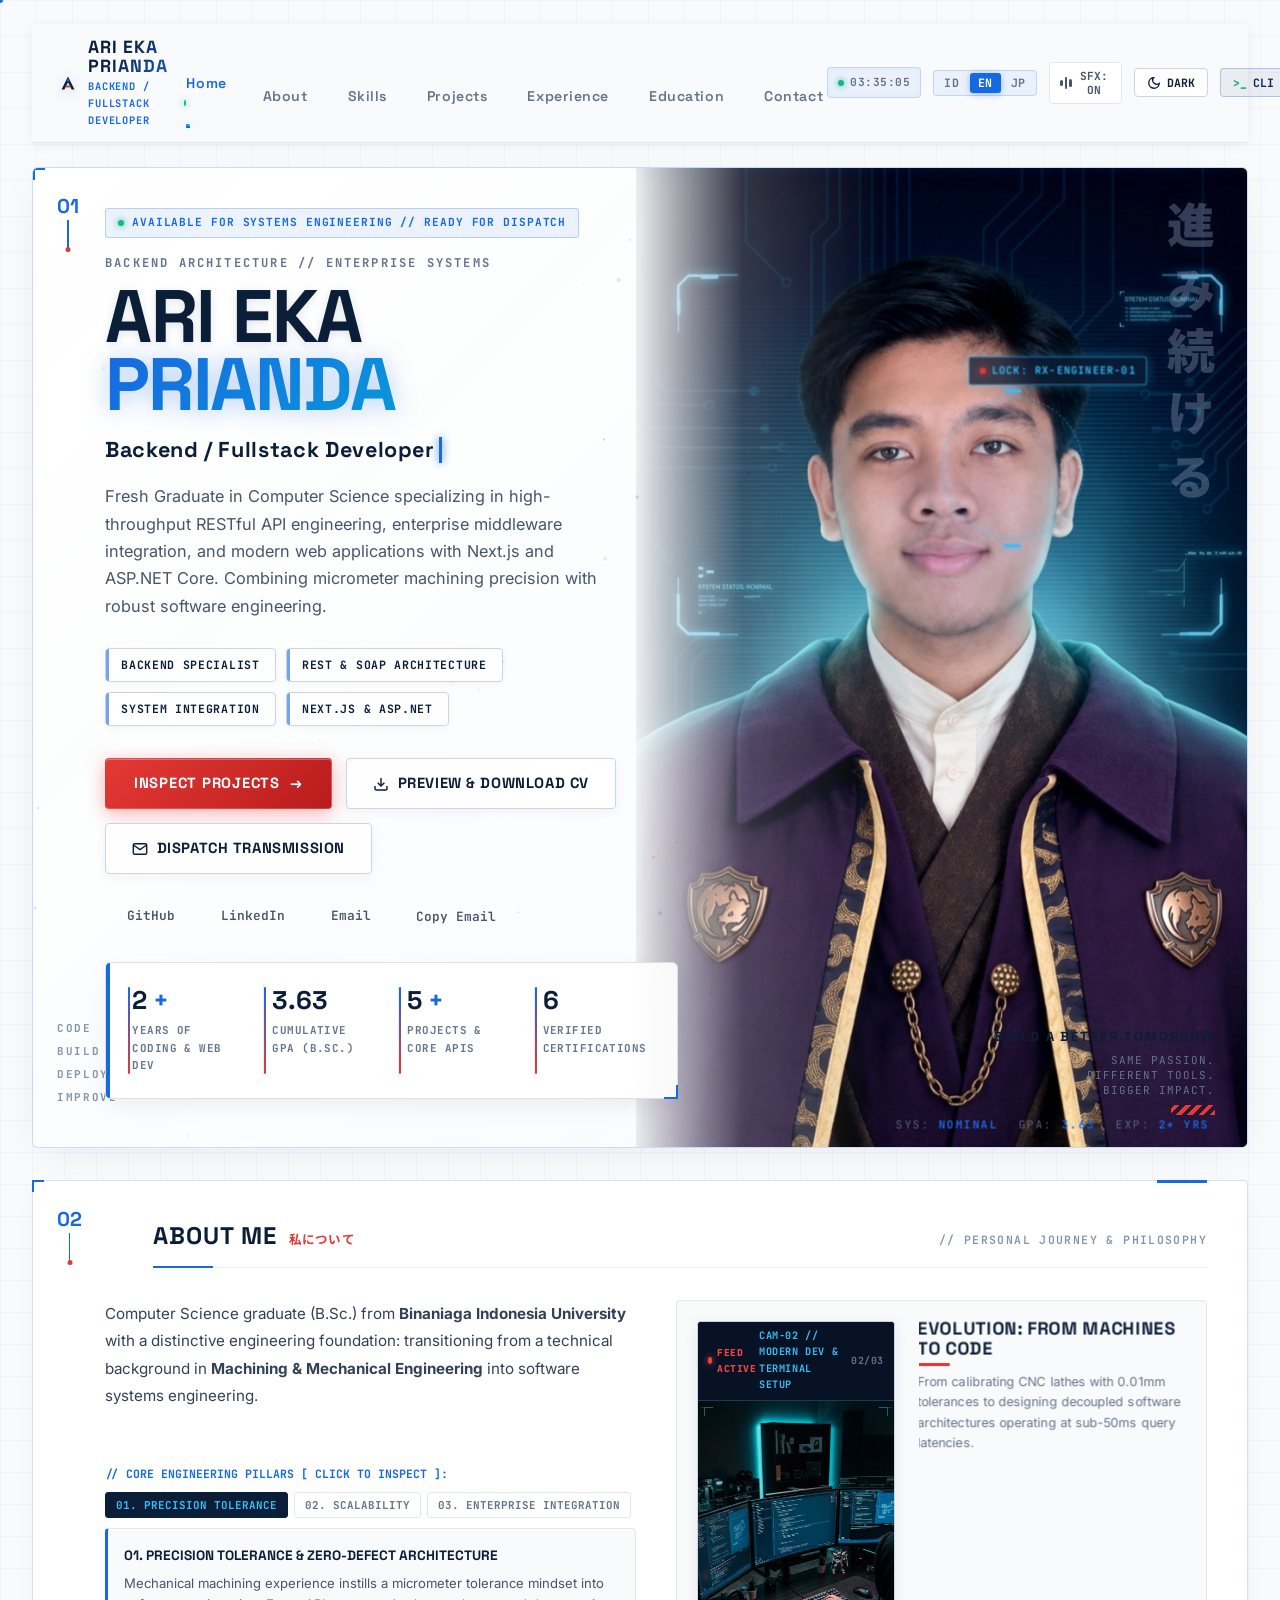
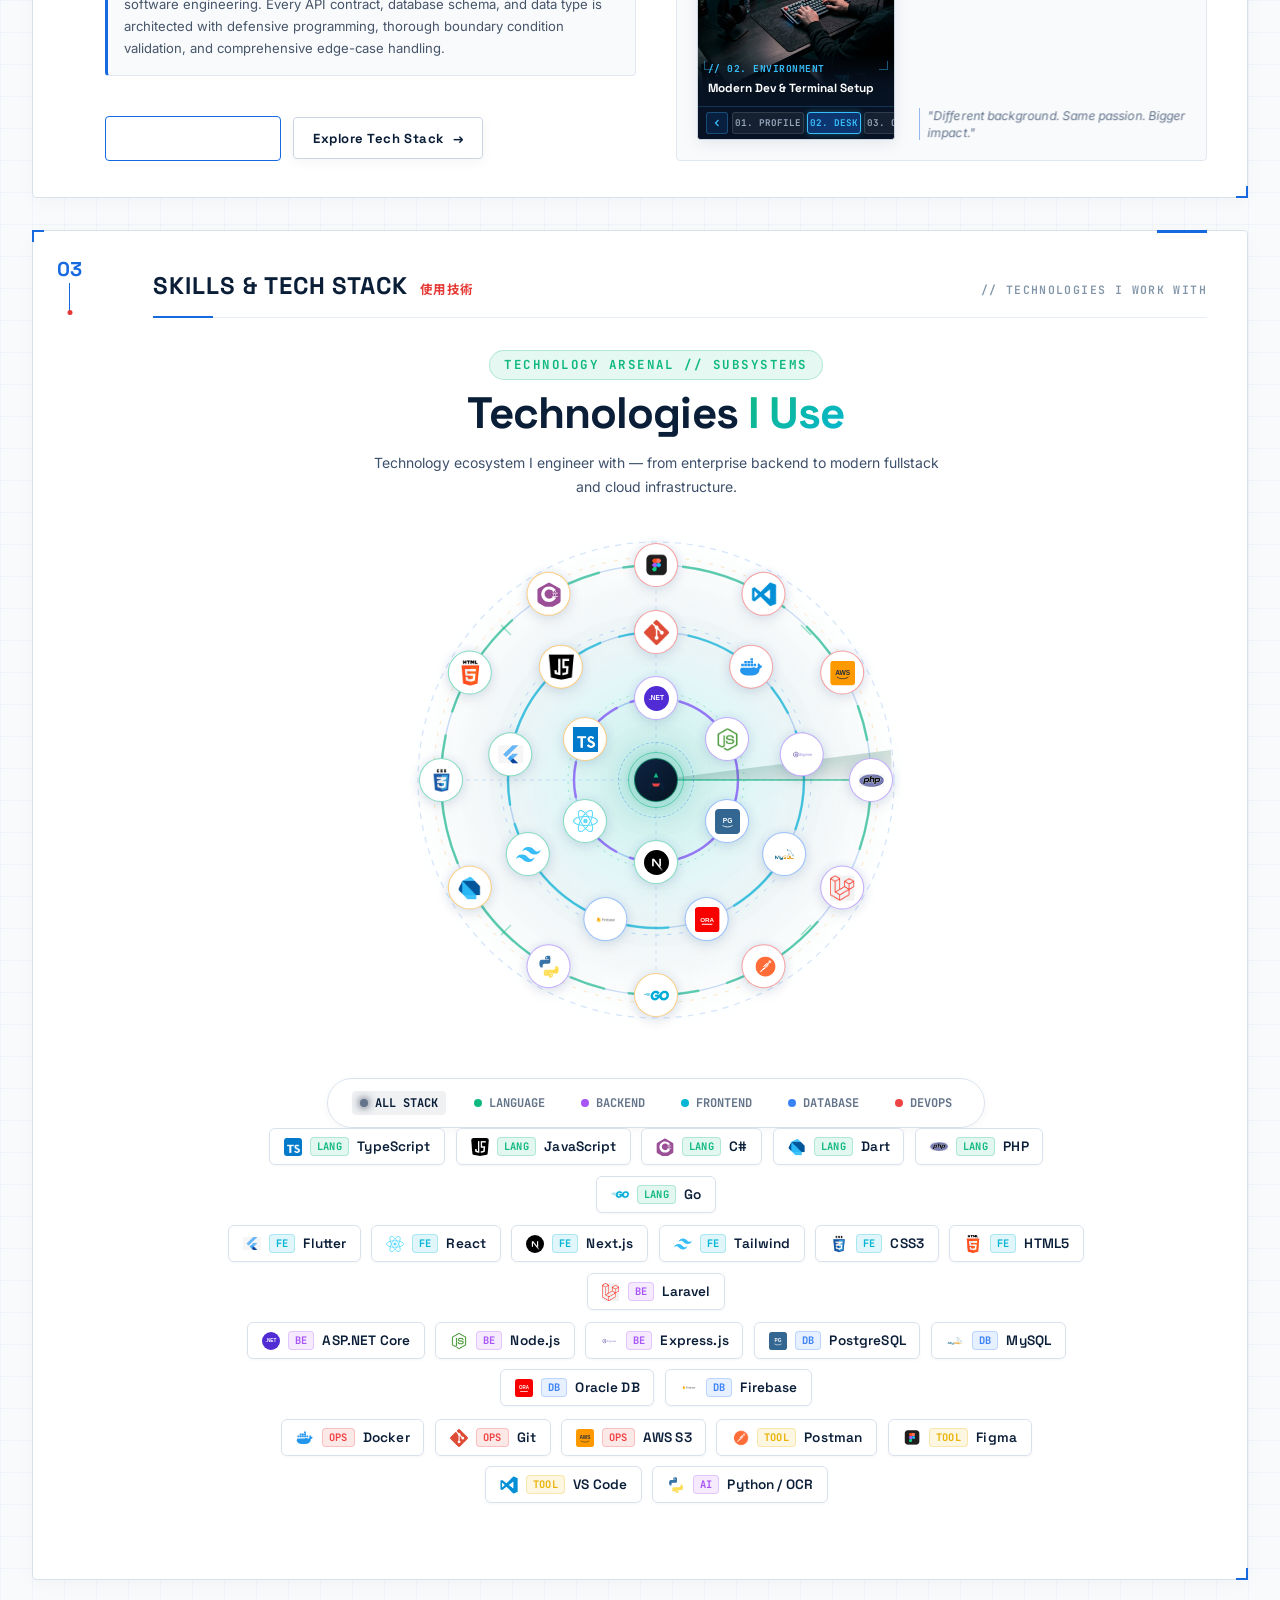
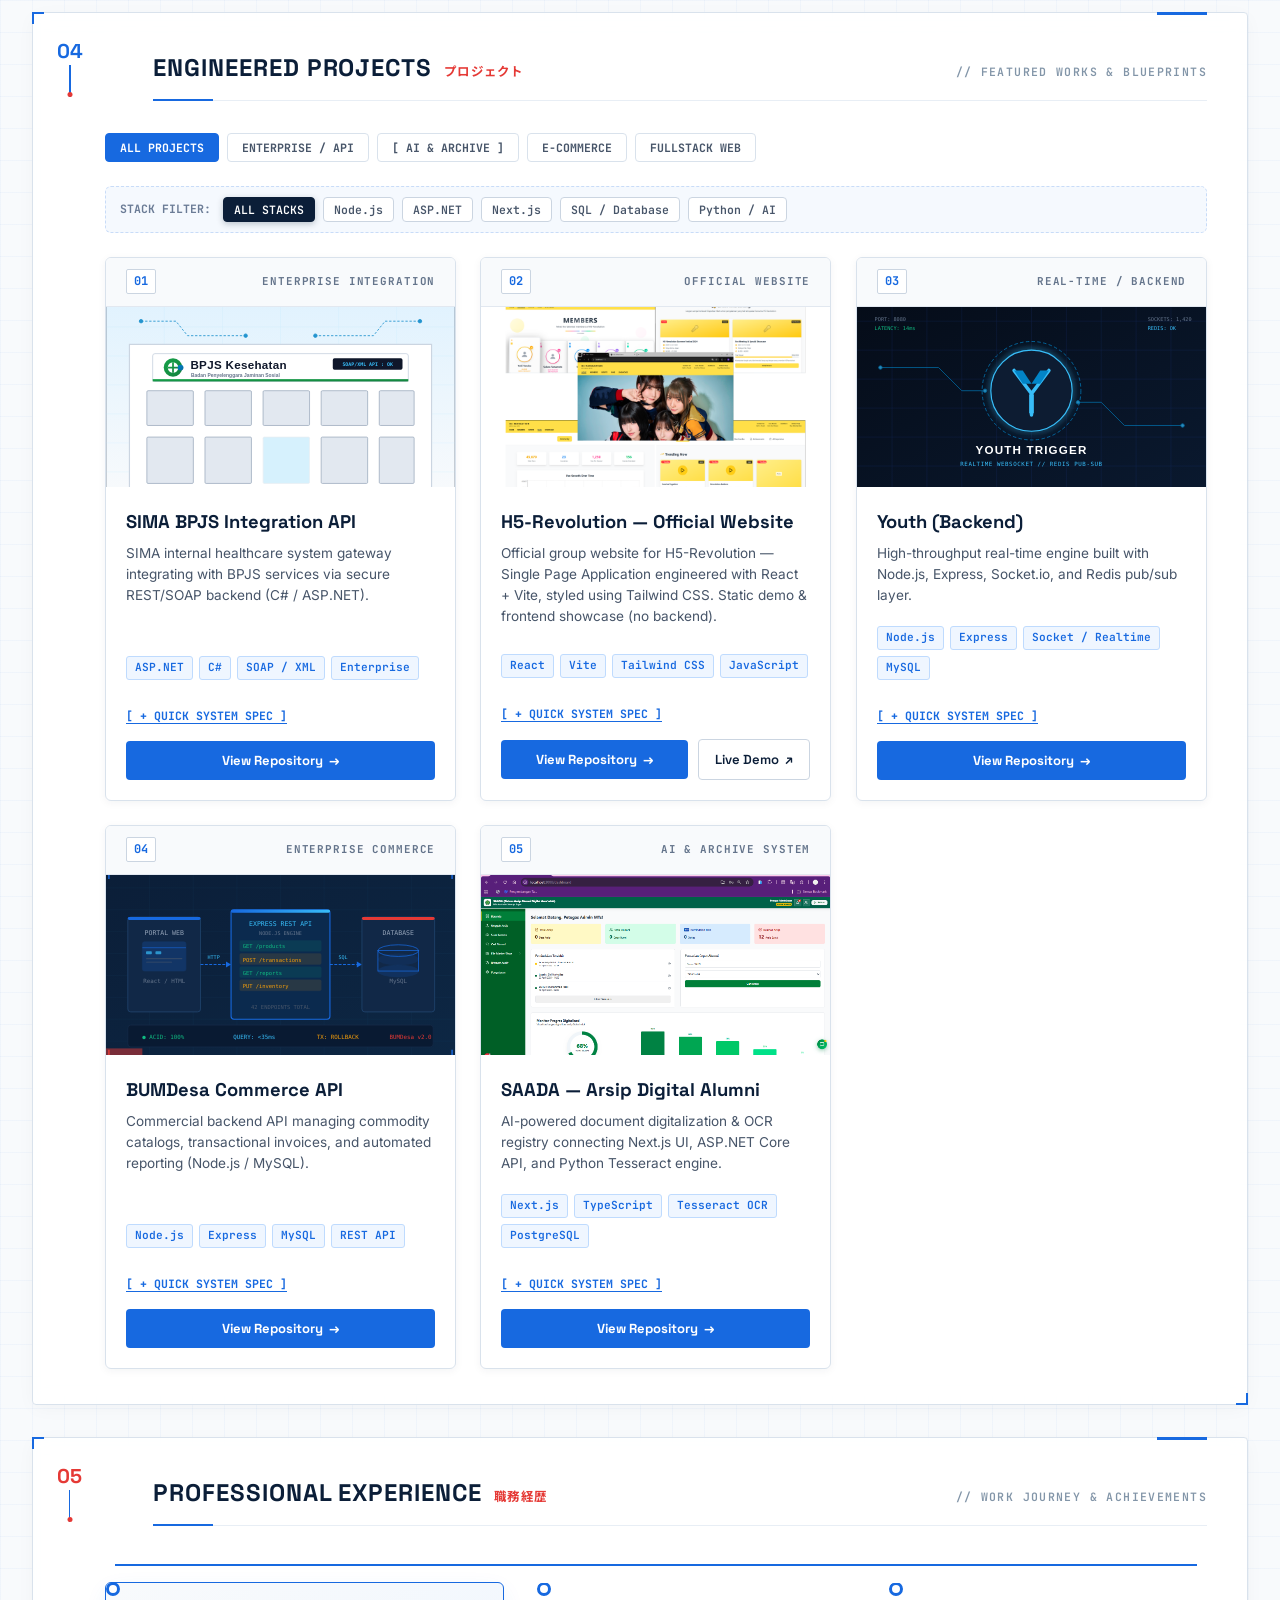
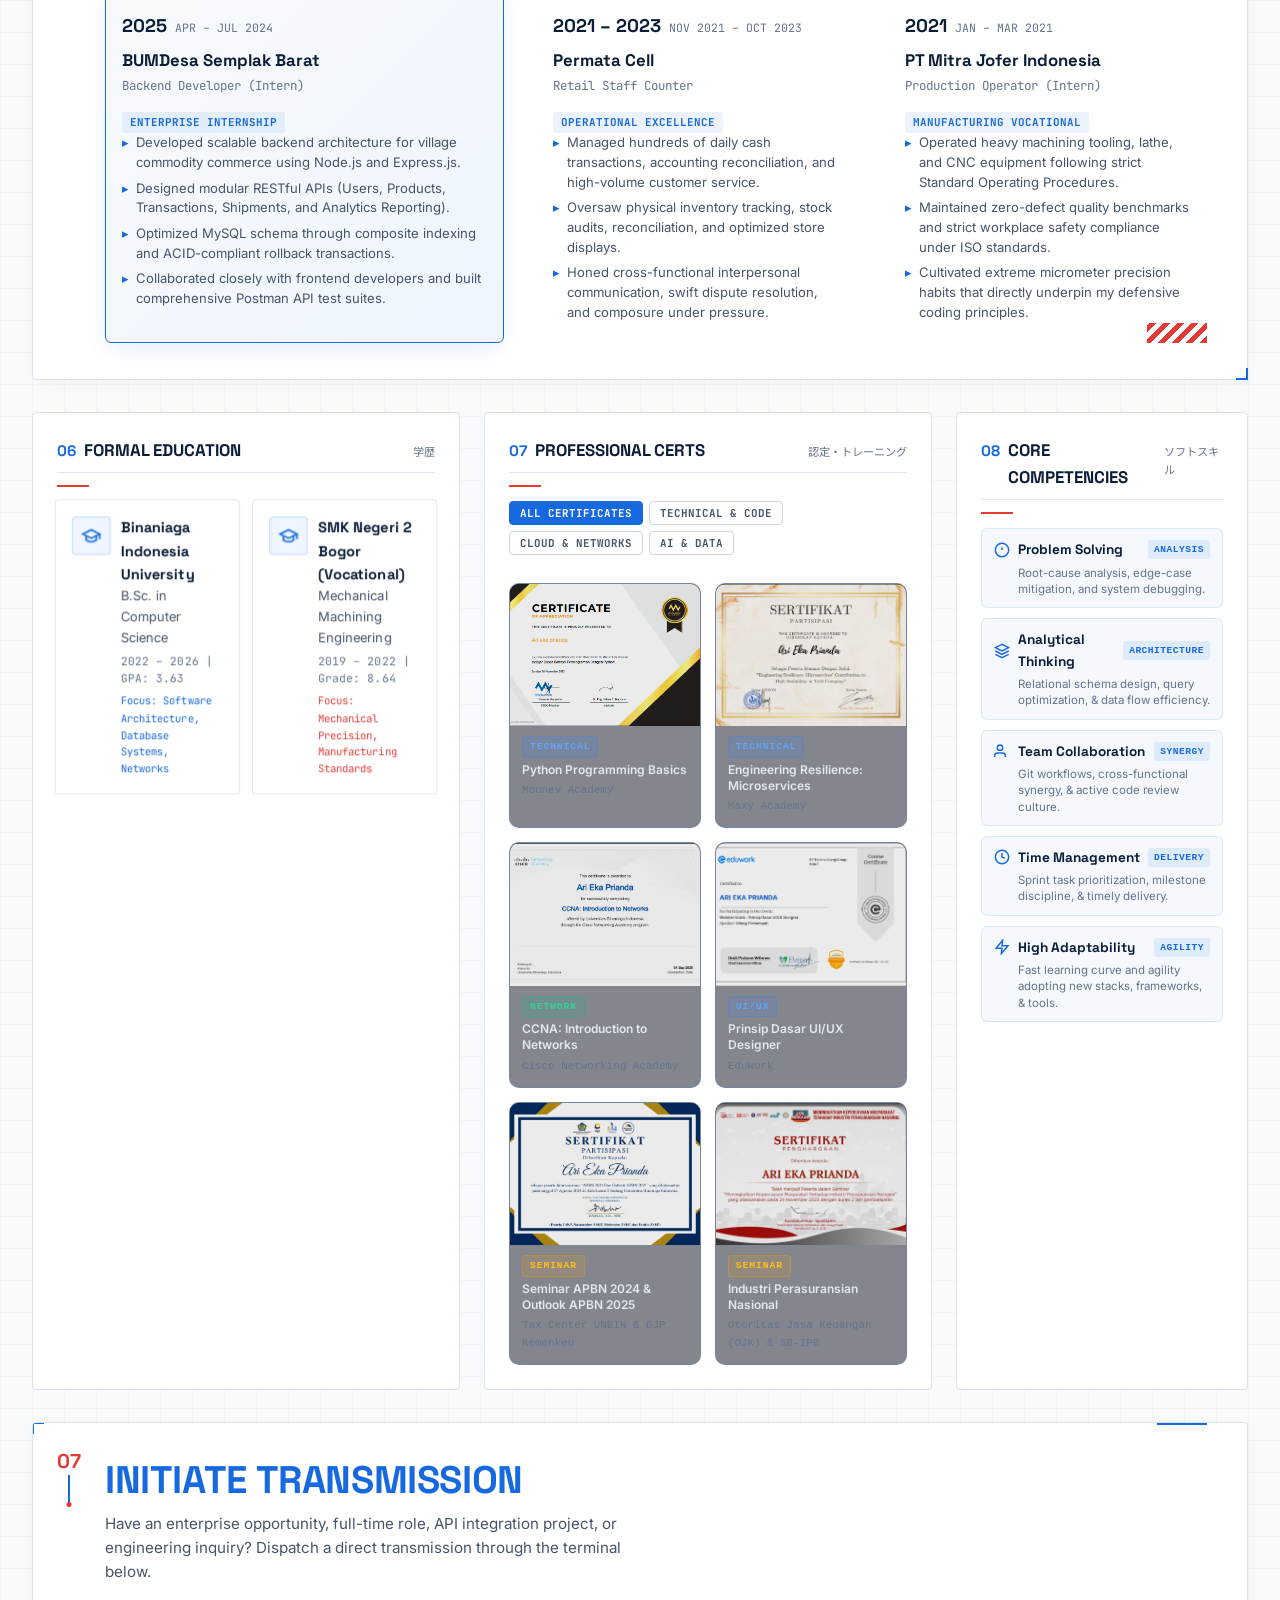
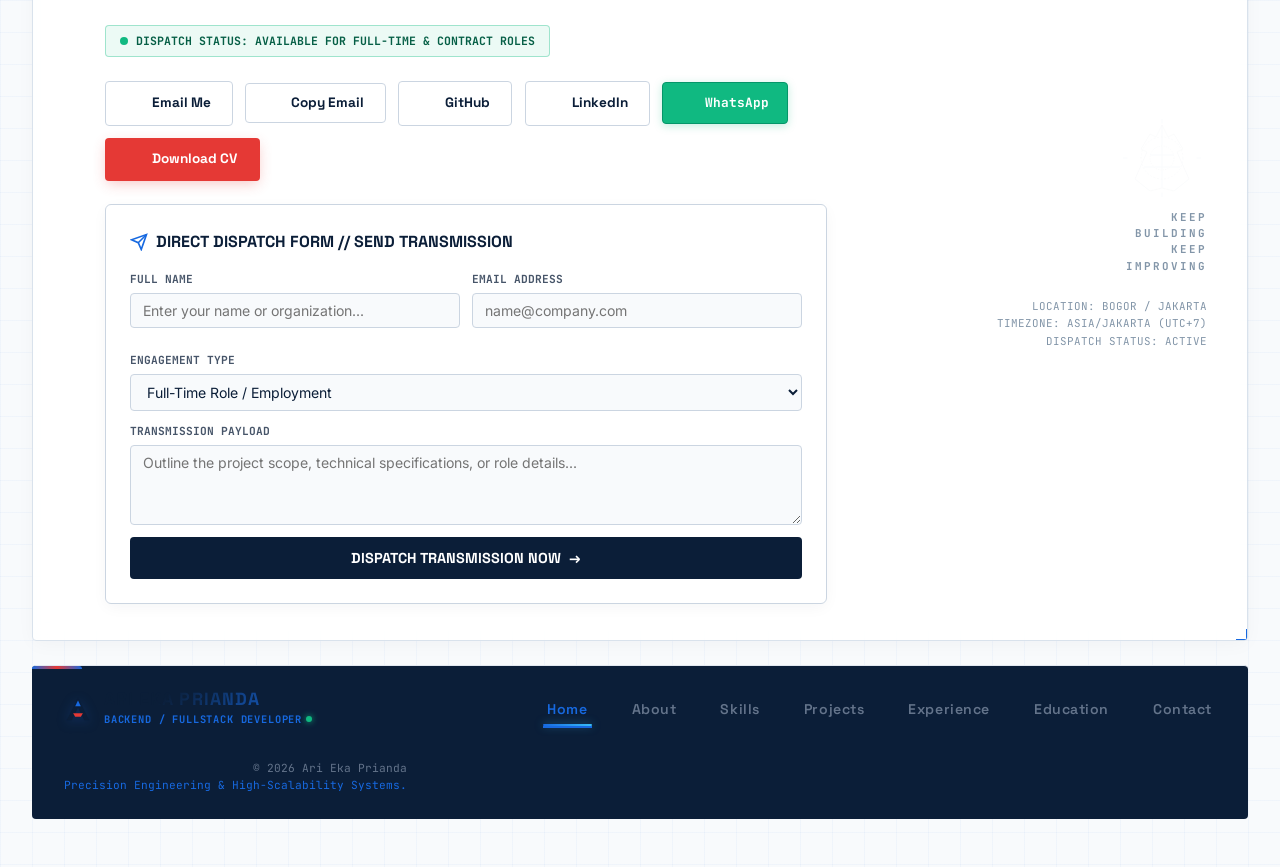
==== index.html @ 204d89ae "Initial commit: Portfolio website with interactive mecha UI and project showcases" ====
<!DOCTYPE html>
<html lang="id">
<head>
  <meta charset="UTF-8">
  <meta name="viewport" content="width=device-width, initial-scale=1.0">
  <title>Ari Eka Prianda — Backend / Fullstack Developer</title>
  <meta name="description" content="Portfolio of Ari Eka Prianda, Backend & Fullstack Developer specializing in scalable web systems, RESTful APIs, Next.js, and ASP.NET Core.">
  <meta name="keywords" content="Ari Eka Prianda, Backend Developer, Fullstack Developer, Next.js, ASP.NET, Node.js, Web Development, Microservices, REST API">
  
  <!-- Tactical Favicon & PWA Manifest -->
  <link rel="icon" type="image/svg+xml" href="assets/icons/favicon.svg">
  <link rel="alternate icon" href="assets/icons/favicon.svg">
  <link rel="manifest" href="manifest.json">
  <meta name="theme-color" content="#071324">

  <!-- Open Graph / WhatsApp / LinkedIn / Facebook -->
  <meta property="og:type" content="website">
  <meta property="og:url" content="https://arieka.dev/">
  <meta property="og:title" content="Ari Eka Prianda — Backend &amp; Fullstack Developer">
  <meta property="og:description" content="Portfolio of Ari Eka Prianda. Scalable web systems, RESTful APIs, Next.js, and ASP.NET Core with precision engineering philosophy.">
  <meta property="og:image" content="assets/images/og_banner.jpg">
  <meta property="og:image:width" content="1280">
  <meta property="og:image:height" content="720">

  <!-- Twitter Card -->
  <meta name="twitter:card" content="summary_large_image">
  <meta name="twitter:title" content="Ari Eka Prianda — Backend &amp; Fullstack Developer">
  <meta name="twitter:description" content="Scalable backend architectures, RESTful APIs, and fullstack modern web engineering.">
  <meta name="twitter:image" content="assets/images/og_banner.jpg">

  <!-- Stylesheets -->
  <link rel="stylesheet" href="css/mecha-tokens.css?v=2.7">
  <link rel="stylesheet" href="css/style.css?v=2.7">
  <link rel="stylesheet" href="css/dark-theme.css?v=2.7">
  <link rel="stylesheet" href="css/landing-upgrade.css?v=2.7">

  <!-- PDF.js for Certificate Preview -->
  <script src="https://cdnjs.cloudflare.com/ajax/libs/pdf.js/3.11.174/pdf.min.js"></script>

  <!-- Theme Anti-FOUC Engine -->
  <script>
    (function() {
      try {
        const saved = localStorage.getItem('portfolio_theme');
        const prefersDark = window.matchMedia && window.matchMedia('(prefers-color-scheme: dark)').matches;
        const theme = saved ? saved : (prefersDark ? 'dark' : 'light');
        document.documentElement.setAttribute('data-theme', theme);
      } catch (e) {}
    })();
  </script>
  
  <link rel="preconnect" href="https://fonts.googleapis.com">
  <link rel="preconnect" href="https://fonts.gstatic.com" crossorigin>
</head>
<body class="tech-grid-bg">

  <!-- Desktop Custom Cursor -->
  <div class="custom-cursor-dot" id="cursorDot"></div>
  <div class="custom-cursor-outline" id="cursorOutline"></div>

  <!-- MECHA BOOT SPLASHSCREEN v2.0 -->
  <div id="mechaSplashScreen" class="mecha-splash-overlay">
    <div class="splash-center-module">
      <div class="splash-top-tab"></div>

      <!-- Tactical Meta Header -->
      <div class="splash-meta-tag">
        <span>SYS.BOOT // SEQ-01</span>
        <span>SECURITY: VERIFIED</span>
      </div>
      
      <!-- Pulsing Mecha Emblem with HUD Rings -->
      <div class="splash-emblem-wrapper">
        <div class="splash-hud-ring"></div>
        <div class="splash-logo-box">
          <svg width="44" height="44" viewBox="0 0 40 40" fill="none">
            <polygon points="20,4 36,36 29,36 20,18 11,36 4,36" fill="#0b1e38"/>
            <polygon points="13,26 27,26 24,31 16,31" fill="#e53935"/>
            <polygon points="20,8 24,16 16,16" fill="#1769e0"/>
          </svg>
        </div>
      </div>

      <div class="splash-brand-title">ARI EKA PRIANDA</div>
      <div class="splash-brand-role">BACKEND / FULLSTACK DEVELOPER</div>

      <!-- Telemetry Boot Sequence Feed -->
      <div class="splash-log-feed">
        <div class="splash-log-item active" id="splashLog1">
          <span class="log-led"></span>
          <span class="log-text" data-i18n="splash_boot_1">> [0.12s] BOOTING KERNEL // ARI-OS v2.4 ... OK</span>
        </div>
        <div class="splash-log-item" id="splashLog2">
          <span class="log-led"></span>
          <span class="log-text" data-i18n="splash_boot_2">> [0.45s] INITIALIZING REST &amp; SOAP ARCHITECTURE ... OK</span>
        </div>
        <div class="splash-log-item" id="splashLog3">
          <span class="log-led"></span>
          <span class="log-text" data-i18n="splash_boot_3">> [0.82s] ALL MECHA SYSTEMS ONLINE // READY</span>
        </div>
      </div>

      <!-- Progress Track -->
      <div class="splash-progress-track">
        <div class="splash-progress-bar" id="splashProgressBar"></div>
      </div>

      <div class="splash-status-meta">
        <span><span data-i18n="splash_status_lbl">STATUS:</span> <strong style="color: #10b981;" data-i18n="splash_status_val">INITIALIZING</strong></span>
        <span id="splashPercent">0%</span>
      </div>

      <div class="splash-skip-hint" id="splashSkipBtn" data-i18n="splash_skip">[ CLICK ANYWHERE TO SKIP ]</div>
    </div>
  </div>

  <!-- Blueprint Lines Overlay -->
  <div class="blueprint-overlay"></div>

  <div class="portfolio-canvas">
    <!-- ====================================================================
         TOP NAVIGATION BAR
         ==================================================================== -->
    <header class="navbar">
      <a href="#hero" class="brand">
        <!-- Stylized Mecha 'A' Logo SVG -->
        <svg width="34" height="34" viewBox="0 0 40 40" fill="none">
          <polygon points="20,4 36,36 29,36 20,18 11,36 4,36" fill="#0b1e38"/>
          <polygon points="13,26 27,26 24,31 16,31" fill="#e53935"/>
          <polygon points="20,8 24,16 16,16" fill="#1769e0"/>
        </svg>
        <div class="brand-text">
          <span class="brand-name">ARI EKA PRIANDA</span>
          <span class="brand-role" data-i18n="footer_role">BACKEND / FULLSTACK DEVELOPER</span>
        </div>
      </a>

      <nav>
        <ul class="nav-links">
          <li><a href="#hero" class="nav-link active" data-i18n="nav_home">Beranda</a></li>
          <li><a href="#about" class="nav-link" data-i18n="nav_about">Tentang</a></li>
          <li><a href="#skills" class="nav-link" data-i18n="nav_skills">Keahlian</a></li>
          <li><a href="#projects" class="nav-link" data-i18n="nav_projects">Proyek</a></li>
          <li><a href="#experience" class="nav-link" data-i18n="nav_experience">Pengalaman</a></li>
          <li><a href="#education" class="nav-link" data-i18n="nav_education">Pendidikan</a></li>
          <li><a href="#contact" class="nav-link" data-i18n="nav_contact">Kontak</a></li>
        </ul>
      </nav>

      <div class="nav-actions-group">
        <!-- Telemetry Clock Badge -->
        <div class="nav-telemetry-badge" title="Sistem Online — UTC+7" data-i18n-title="nav_telemetry_title">
          <span class="ping-dot"></span>
          <span class="tele-time">--:--:--</span>
        </div>

        <!-- Language Switcher (ID / EN / JP) -->
        <div class="lang-switcher-group" role="group" aria-label="Language Selector">
          <button class="lang-switcher-btn active" data-lang="id" aria-pressed="true" title="Bahasa Indonesia">ID</button>
          <button class="lang-switcher-btn" data-lang="en" aria-pressed="false" title="English">EN</button>
          <button class="lang-switcher-btn" data-lang="jp" aria-pressed="false" title="日本語 (Japanese)">JP</button>
        </div>

        <!-- Sound FX Toggle Button -->
        <button class="btn-sound-toggle framer-magnetic" id="soundToggleBtn" title="Toggle Mecha Audio Effects (Press M)">
          <div class="sound-wave-bars">
            <span></span>
            <span></span>
            <span></span>
          </div>
          <span id="soundToggleLabel" data-i18n="nav_sfx_on">SFX: ON</span>
        </button>

        <!-- Theme Mode Toggle Button -->
        <button class="btn-theme-toggle framer-magnetic" id="themeToggleBtn" title="Toggle Light / Dark Mode (Press T)" aria-label="Toggle Theme Mode">
          <svg class="theme-icon-sun" id="themeIconSun" width="14" height="14" viewBox="0 0 24 24" fill="none" stroke="currentColor" stroke-width="2.3" style="display:none;">
            <circle cx="12" cy="12" r="5"></circle>
            <line x1="12" y1="1" x2="12" y2="3"></line>
            <line x1="12" y1="21" x2="12" y2="23"></line>
            <line x1="4.22" y1="4.22" x2="5.64" y2="5.64"></line>
            <line x1="18.36" y1="18.36" x2="19.78" y2="19.78"></line>
            <line x1="1" y1="12" x2="3" y2="12"></line>
            <line x1="21" y1="12" x2="23" y2="12"></line>
            <line x1="4.22" y1="19.78" x2="5.64" y2="18.36"></line>
            <line x1="18.36" y1="5.64" x2="19.78" y2="4.22"></line>
          </svg>
          <svg class="theme-icon-moon" id="themeIconMoon" width="14" height="14" viewBox="0 0 24 24" fill="none" stroke="currentColor" stroke-width="2.3">
            <path d="M21 12.79A9 9 0 1 1 11.21 3 7 7 0 0 0 21 12.79z"></path>
          </svg>
          <span id="themeToggleLabel" data-i18n="nav_theme_dark">DARK</span>
        </button>

        <!-- Tactical CLI Terminal Launcher -->
        <button class="btn-cli-toggle framer-magnetic" id="cliToggleBtn" title="Launch Tactical CLI Console (Press ` or ~)" aria-label="Open CLI Console">
          <span style="color:#10b981; font-weight:800;">&gt;_</span>
          <span>CLI</span>
        </button>

        <a href="#download-cv" class="btn-nav-cv trigger-cv-download framer-magnetic">
          <svg width="15" height="15" viewBox="0 0 24 24" fill="none" stroke="currentColor" stroke-width="2.5">
            <path d="M21 15v4a2 2 0 0 1-2 2H5a2 2 0 0 1-2-2v-4"></path>
            <polyline points="7 10 12 15 17 10"></polyline>
            <line x1="12" y1="15" x2="12" y2="3"></line>
          </svg>
          <span data-i18n="nav_cv">Unduh CV</span>
        </a>

        <!-- Mobile Menu Hamburger Button -->
        <button class="mobile-menu-btn" id="mobileMenuBtn" aria-label="Toggle Navigation Drawer">
          <span></span>
          <span></span>
          <span></span>
        </button>
      </div>
    </header>

    <!-- Mobile Navigation Drawer -->
    <div class="mobile-nav-panel" id="mobileNavPanel">
      <div style="font-family: var(--font-mono); font-size: 0.72rem; color: #1769e0; margin-bottom: 12px; font-weight: 700;" data-i18n="mob_nav_header">
        // SISTEM NAVIGASI MECHA // ARI EKA PRIANDA
      </div>

      <!-- Mobile Language Switcher -->
      <div class="mobile-lang-row">
        <span class="mobile-lang-label" data-i18n="mob_lang_label">// BAHASA / LANG:</span>
        <div class="lang-switcher-group" role="group" aria-label="Language Selector">
          <button class="lang-switcher-btn active" data-lang="id" aria-pressed="true">ID</button>
          <button class="lang-switcher-btn" data-lang="en" aria-pressed="false">EN</button>
          <button class="lang-switcher-btn" data-lang="jp" aria-pressed="false">JP</button>
        </div>
      </div>

      <ul class="mobile-nav-list">
        <li><a href="#hero" class="mobile-nav-link"><span data-i18n="mob_nav_home">01. Beranda</span> <span>&rarr;</span></a></li>
        <li><a href="#about" class="mobile-nav-link"><span data-i18n="mob_nav_about">02. Tentang Saya</span> <span>&rarr;</span></a></li>
        <li><a href="#skills" class="mobile-nav-link"><span data-i18n="mob_nav_skills">03. Stack Teknis</span> <span>&rarr;</span></a></li>
        <li><a href="#projects" class="mobile-nav-link"><span data-i18n="mob_nav_projects">04. Portofolio Proyek</span> <span>&rarr;</span></a></li>
        <li><a href="#experience" class="mobile-nav-link"><span data-i18n="mob_nav_experience">05. Pengalaman</span> <span>&rarr;</span></a></li>
        <li><a href="#education" class="mobile-nav-link"><span data-i18n="mob_nav_education">06. Pendidikan &amp; Sertifikasi</span> <span>&rarr;</span></a></li>
        <li><a href="#contact" class="mobile-nav-link"><span data-i18n="mob_nav_contact">07. Kontak &amp; Pesan</span> <span>&rarr;</span></a></li>
      </ul>
      <div style="display:flex; flex-direction:column; gap:8px;">
        <button class="btn-theme-toggle" id="mobileThemeToggleBtn" style="justify-content:center; text-align:center; padding:10px;">
          <span id="mobileThemeLabel">MODE: DARK 🌙</span>
        </button>
        <a href="#download-cv" class="btn-hero-red trigger-cv-download" style="justify-content:center; text-align:center;">
          Download Curriculum Vitae (PDF)
        </a>
      </div>
    </div>

    <!-- ====================================================================
         01. HERO PANEL (Image 1)
         ==================================================================== -->
    <section id="hero" class="mecha-panel hero-panel has-3d-perspective">
      <div class="panel-top-tab"></div>

      <!-- Left margin indicator -->
      <div class="section-marker-col">
        <span class="marker-num blue">01</span>
        <div class="marker-line"></div>
      </div>

      <!-- Left side bottom indicators: CODE, BUILD, DEPLOY, IMPROVE -->
      <div class="hero-code-markers">
        <span>CODE</span>
        <span>BUILD</span>
        <span>DEPLOY</span>
        <span>IMPROVE</span>
      </div>

      <!-- Hero Main Left Content -->
      <div class="hero-left framer-reveal in-view">
        <div class="hero-status-chip">
          <span class="pulse-dot"></span>
          <span data-i18n="hero_status">TERSEDIA UNTUK REKAYASA SISTEM // SIAP DITUGASKAN</span>
        </div>

        <div class="hero-preheader" data-i18n="hero_preheader">ARSITEKTUR BACKEND // SISTEM PERUSAHAAN</div>

        <h1 class="hero-name-title">
          <span class="navy-word">ARI EKA</span>
          <span class="blue-word">PRIANDA</span>
        </h1>

        <h2 class="hero-role-title">Backend / Fullstack Developer</h2>

        <p class="hero-bio-desc" data-i18n="hero_bio">
          Fresh Graduate S1 Teknik Informatika dengan spesialisasi perancangan RESTful API performa tinggi, integrasi middleware enterprise, dan aplikasi web modern berbasis Next.js serta ASP.NET Core. Menggabungkan ketelitian manufaktur presisi dengan rekayasa software tangguh.
        </p>

        <!-- Pill Badges -->
        <div class="hero-badges-row">
          <span class="tech-badge-pill framer-float-idle" data-i18n="hero_badge_backend">BACKEND SPECIALIST</span>
          <span class="tech-badge-pill framer-float-idle" style="animation-delay: 0.5s;" data-i18n="hero_badge_rest_soap">REST &amp; SOAP ARCHITECTURE</span>
          <span class="tech-badge-pill framer-float-idle" style="animation-delay: 1s;" data-i18n="hero_badge_integration">SYSTEM INTEGRATION</span>
          <span class="tech-badge-pill framer-float-idle" style="animation-delay: 1.5s;" data-i18n="hero_badge_next_asp">NEXT.JS &amp; ASP.NET</span>
        </div>

        <!-- Action Buttons -->
        <div class="hero-actions-row">
          <a href="#projects" class="btn-hero-red framer-magnetic">
            <span data-i18n="hero_btn_projects">INSPEKSI PROYEK</span> <span>&rarr;</span>
          </a>
          <a href="#download-cv" class="btn-hero-white trigger-cv-download framer-magnetic">
            <svg width="16" height="16" viewBox="0 0 24 24" fill="none" stroke="currentColor" stroke-width="2.2">
              <path d="M21 15v4a2 2 0 0 1-2 2H5a2 2 0 0 1-2-2v-4"></path>
              <polyline points="7 10 12 15 17 10"></polyline>
              <line x1="12" y1="15" x2="12" y2="3"></line>
            </svg>
            <span data-i18n="hero_btn_cv">LIHAT & UNDUH CV</span>
          </a>
          <a href="#contact" class="btn-hero-white framer-magnetic">
            <svg width="16" height="16" viewBox="0 0 24 24" fill="none" stroke="currentColor" stroke-width="2.2">
              <path d="M4 4h16c1.1 0 2 .9 2 2v12c0 1.1-.9 2-2 2H4c-1.1 0-2-.9-2-2V6c0-1.1.9-2 2-2z"></path>
              <polyline points="22,6 12,13 2,6"></polyline>
            </svg>
            <span data-i18n="hero_btn_contact">KIRIM TRANSMISI</span>
          </a>
        </div>

        <!-- Social Links -->
        <div class="hero-socials-row">
          <a href="https://github.com/ariekakagerou" target="_blank" rel="noopener noreferrer" class="hero-social-item framer-magnetic">
            <svg viewBox="0 0 24 24" fill="none" stroke="currentColor" stroke-width="2" width="16" height="16">
              <path d="M9 19c-5 1.5-5-2.5-7-3m14 6v-3.87a3.37 3.37 0 0 0-.94-2.61c3.14-.35 6.44-1.54 6.44-7A5.44 5.44 0 0 0 20 4.77 5.07 5.07 0 0 0 19.91 1S18.73.65 16 2.48a13.38 13.38 0 0 0-7 0C6.27.65 5.09 1 5.09 1A5.07 5.07 0 0 0 5 4.77a5.44 5.44 0 0 0-1.5 3.78c0 5.42 3.3 6.61 6.44 7A3.37 3.37 0 0 0 9 18.13V22"></path>
            </svg>
            GitHub
          </a>
          <a href="https://linkedin.com/in/ari-eka-prianda" target="_blank" rel="noopener noreferrer" class="hero-social-item framer-magnetic">
            <svg viewBox="0 0 24 24" fill="none" stroke="currentColor" stroke-width="2" width="16" height="16">
              <path d="M16 8a6 6 0 0 1 6 6v7h-4v-7a2 2 0 0 0-2-2 2 2 0 0 0-2 2v7h-4v-7a6 6 0 0 1 6-6z"></path>
              <rect x="2" y="9" width="4" height="12"></rect>
              <circle cx="4" cy="4" r="2"></circle>
            </svg>
            LinkedIn
          </a>
          <a href="mailto:ariekaprianda@gmail.com" class="hero-social-item framer-magnetic">
            <svg viewBox="0 0 24 24" fill="none" stroke="currentColor" stroke-width="2" width="16" height="16">
              <path d="M4 4h16c1.1 0 2 .9 2 2v12c0 1.1-.9 2-2 2H4c-1.1 0-2-.9-2-2V6c0-1.1.9-2 2-2z"></path>
              <polyline points="22,6 12,13 2,6"></polyline>
            </svg>
            Email
          </a>
          <button class="hero-social-item framer-magnetic trigger-copy-email" style="cursor:pointer; background:none; border:none;">
            <svg width="15" height="15" viewBox="0 0 24 24" fill="none" stroke="currentColor" stroke-width="2"><rect x="9" y="9" width="13" height="13" rx="2" ry="2"></rect><path d="M5 15H4a2 2 0 0 1-2-2V4a2 2 0 0 1 2-2h9a2 2 0 0 1 2 2v1"></path></svg>
            Copy Email
          </button>
        </div>

        <!-- Telemetry Stats Matrix Bar -->
        <div class="hero-stats-matrix">
          <div class="hero-stat-cell">
            <div class="hero-stat-val">02<span class="accent-blue">+</span></div>
            <div class="hero-stat-label" data-i18n="hero_stat_exp">Tahun Pengalaman Coding</div>
          </div>
          <div class="hero-stat-cell">
            <div class="hero-stat-val">3.63<span class="accent-red"></span></div>
            <div class="hero-stat-label" data-i18n="hero_stat_gpa">IPK Akademik S1 (UNBIN)</div>
          </div>
          <div class="hero-stat-cell">
            <div class="hero-stat-val">05<span class="accent-blue">+</span></div>
            <div class="hero-stat-label" data-i18n="hero_stat_projects">Proyek &amp; Arsitektur API</div>
          </div>
          <div class="hero-stat-cell">
            <div class="hero-stat-val">06<span class="accent-red"></span></div>
            <div class="hero-stat-label" data-i18n="hero_stat_certs">Sertifikasi &amp; Pelatihan</div>
          </div>
        </div>
      </div>

      <!-- Hero Right Side: Massive Mecha Visual Backdrop with Holographic HUD -->
      <div class="hero-right-visual">
        <div class="mecha-cyber-aura"></div>
        <div class="mecha-hud-scanline"></div>
        <div class="mecha-hud-reticle"></div>
        <div class="mecha-target-badge">
          <span class="target-dot"></span>
          <span>LOCK: RX-ENGINEER-01</span>
        </div>
        <img src="assets/images/mecha_hero.jpg" alt="Ari Eka Prianda Mecha Engineering Hero Unit" class="mecha-backdrop-img">
        <div class="mecha-hud-telemetry">
          <span data-i18n-html="hero_sys_label">SYS: <strong>NOMINAL</strong></span>
          <span data-i18n-html="hero_gpa_label">GPA: <strong>3.63</strong></span>
          <span data-i18n-html="hero_exp_badge">EXP: <strong>2+ YRS</strong></span>
        </div>
      </div>

      <!-- Far Right Annotations -->
      <div class="hero-flank-annotations">
        <div class="vertical-kanji">進み続ける</div>
        <div class="hero-side-quote-box">
          <span class="quote-build-tomorrow" data-i18n="hero_quote_tomorrow">BUILD A BETTER TOMORROW</span>
          <span class="quote-sub-line" data-i18n="hero_quote_impact">SAME PASSION. DIFFERENT TOOLS. BIGGER IMPACT.</span>
          <div class="quote-hazard-line"></div>
        </div>
      </div>
    </section>

    <!-- ====================================================================
         02. ABOUT ME PANEL (Image 2)
         ==================================================================== -->
    <section id="about" class="mecha-panel about-panel framer-reveal has-3d-perspective">
      <div class="panel-top-tab"></div>

      <div class="section-marker-col">
        <span class="marker-num blue">02</span>
        <div class="marker-line"></div>
      </div>

      <div class="panel-header-row">
        <div class="panel-title-group">
          <h2 class="panel-title" data-i18n="about_title">TENTANG SAYA</h2>
          <span class="panel-jp-sub">私について</span>
        </div>
        <span class="panel-category-tag" data-i18n="about_category_tag">// PERSONAL JOURNEY &amp; PHILOSOPHY</span>
      </div>

      <div class="about-content-grid">
        <!-- Left: Bio Text & Interactive Philosophy -->
        <div class="about-left-col framer-reveal-left">
          <p class="about-text-p" data-i18n-html="about_bio_p1">
            Lulusan <strong>S1 Teknik Informatika</strong> Universitas Binaniaga Indonesia dengan latar belakang teknis yang unik: berawal dari <strong>Teknik Pemesinan (Machining)</strong> di SMK sebelum bertransformasi ke Teknik Informatika.
          </p>

          <!-- Interactive Engineering Philosophy Tabs -->
          <div style="margin-top: 1.5rem;">
            <div style="font-family: var(--font-mono); font-size: 0.72rem; color: #1769e0; font-weight: 700; margin-bottom: 8px;">
              // CORE ENGINEERING PILLARS [ CLICK TO INSPECT ]:
            </div>
            <div class="philosophy-tabs-nav">
              <button class="btn-phil-tab active" data-tab="precision" data-i18n="phil_tab_1">01. PRESISI &amp; TOLERANSI</button>
              <button class="btn-phil-tab" data-tab="scalability" data-i18n="phil_tab_2">02. SKALABILITAS</button>
              <button class="btn-phil-tab" data-tab="integration" data-i18n="phil_tab_3">03. INTEGRASI ENTERPRISE</button>
            </div>
            <div class="philosophy-card-display">
              <div class="phil-title" id="philDisplayTitle" data-i18n="phil_title_1">01. TOLERANSI PRESISI &amp; ARSITEKTUR ZERO-DEFECT</div>
              <div class="phil-desc" id="philDisplayDesc" data-i18n="phil_desc_1">
                Latar belakang Teknik Pemesinan (Machining) menanamkan mentalitas toleransi presisi micrometer ke dalam Teknik Informatika. Setiap kontrak API, schema database, dan tipe data dirancang dengan pertahanan ketat (defensive programming), validasi input komprehensif, dan pengujian boundary condition.
              </div>
            </div>
          </div>

          <div style="display:flex; align-items:center; gap:12px; margin-top:1.25rem;">
            <a href="#experience" class="btn-about-more framer-magnetic">
              <span data-i18n="about_explore_exp">Work Experience</span> <span>&rarr;</span>
            </a>
            <a href="#skills" class="btn-hero-white framer-magnetic" style="padding: 0.6rem 1.2rem; font-size: 0.82rem;">
              <span data-i18n="about_explore_tech">Explore Tech Stack</span> <span>&rarr;</span>
            </a>
          </div>
        </div>

        <!-- Right: Silhouette & From Machines To Systems -->
        <div class="about-right-col framer-reveal-right has-3d-perspective">
          <!-- Tactical Multi-Angle Camera Monitor (Option A) -->
          <div class="about-silhouette-frame framer-3d-card mecha-cam-monitor" id="aboutCamMonitor">
            <!-- Top HUD Bar -->
            <div class="cam-hud-top">
              <div class="cam-live-indicator">
                <span class="cam-rec-dot"></span>
                <span class="cam-live-text" data-i18n="cam_live_feed">FEED ACTIVE</span>
              </div>
              <div class="cam-hud-channel" id="camChannelLabel">CAM-01 // PROFILE</div>
              <div class="cam-hud-counter" id="camCounterLabel">01/03</div>
            </div>

            <!-- Optical Sensor Viewport -->
            <div class="cam-viewport">
              <div class="cam-slides-wrapper" id="camSlidesWrapper">
                <!-- Slide 1: Dev Silhouette / Profile -->
                <div class="cam-slide active" data-index="0" data-channel="CAM-01 // PROFILE" data-counter="01/03">
                  <img src="assets/images/dev_silhouette.jpg" alt="Ari Eka Prianda Silhouette" class="about-silhouette-img elevate-3d-sm">
                  <div class="cam-slide-caption">
                    <span class="caption-tag" data-i18n="cam_caption_tag_1">// 01. IDENTITY</span>
                    <span class="caption-title" data-i18n="cam_caption_title_1">Software Engineer &amp; Architect</span>
                  </div>
                </div>

                <!-- Slide 2: Workspace / Setup -->
                <div class="cam-slide" data-index="1" data-channel="CAM-02 // WORKSPACE" data-counter="02/03">
                  <img src="assets/images/about_workspace.jpg" alt="Ari Eka Prianda Workstation" class="about-silhouette-img elevate-3d-sm">
                  <div class="cam-slide-caption">
                    <span class="caption-tag" data-i18n="cam_caption_tag_2">// 02. ENVIRONMENT</span>
                    <span class="caption-title" data-i18n="cam_caption_title_2">Modern Dev &amp; Terminal Setup</span>
                  </div>
                </div>

                <!-- Slide 3: Machining Origin -->
                <div class="cam-slide" data-index="2" data-channel="CAM-03 // ORIGIN" data-counter="03/03">
                  <img src="assets/images/about_origin.jpg" alt="Precision Machining Workshop" class="about-silhouette-img elevate-3d-sm">
                  <div class="cam-slide-caption">
                    <span class="caption-tag" data-i18n="cam_caption_tag_3">// 03. ORIGIN</span>
                    <span class="caption-title" data-i18n="cam_caption_title_3">Micrometer Precision &amp; Machining</span>
                  </div>
                </div>
              </div>

              <!-- HUD Reticle / Crosshair Overlay -->
              <div class="cam-hud-overlay">
                <div class="cam-corner cam-tl"></div>
                <div class="cam-corner cam-tr"></div>
                <div class="cam-corner cam-bl"></div>
                <div class="cam-corner cam-br"></div>
              </div>
            </div>

            <!-- Bottom Tactical Navigation Strip -->
            <div class="cam-tactical-nav">
              <button class="cam-nav-arrow cam-nav-prev" id="camPrevBtn" aria-label="Previous Camera Feed" title="Previous Feed">
                <svg width="12" height="12" viewBox="0 0 24 24" fill="none" stroke="currentColor" stroke-width="2.5"><polyline points="15 18 9 12 15 6"></polyline></svg>
              </button>
              
              <div class="cam-selector-tabs">
                <button class="cam-tab-btn active" data-target="0" data-i18n="cam_tab_1">01. PROFILE</button>
                <button class="cam-tab-btn" data-target="1" data-i18n="cam_tab_2">02. DESK</button>
                <button class="cam-tab-btn" data-target="2" data-i18n="cam_tab_3">03. ORIGIN</button>
              </div>

              <button class="cam-nav-arrow cam-nav-next" id="camNextBtn" aria-label="Next Camera Feed" title="Next Feed">
                <svg width="12" height="12" viewBox="0 0 24 24" fill="none" stroke="currentColor" stroke-width="2.5"><polyline points="9 18 15 12 9 6"></polyline></svg>
              </button>
            </div>
          </div>

          <div class="from-machines-box framer-3d-card has-3d-perspective" id="machineTransitionDiagram" style="cursor: pointer;" title="Click to test mechanical-to-systems linkage">
            <div class="elevate-3d-sm">
              <h3 class="machines-title" data-i18n="from_machines_title">TRANSFORMASI: DARI MESIN KE KODE</h3>
              <div class="machines-red-bar"></div>
              <p class="machines-subtitle" data-i18n="from_machines_desc">Dari kalibrasi mesin bubut &amp; CNC bertoleransi 0.01mm ke arsitektur software decoupled dengan latensi sub-50ms.</p>
            </div>

            <div class="machines-diagram-row elevate-3d-md">
              <div class="diagram-item">
                <img src="assets/images/mechanical_gear.jpg" alt="Mechanical Gear" class="diagram-gear-img gear-spin-hover">
                <span class="diagram-lbl" data-i18n="mech_diagram_machining">MECHANICAL ENGINEERING</span>
              </div>

              <div class="diagram-arrow-blue framer-float-idle">&rarr;</div>

              <div class="diagram-item">
                <div class="diagram-circuit-icon">
                  <svg width="24" height="24" viewBox="0 0 24 24" fill="none" stroke="currentColor" stroke-width="2">
                    <rect x="4" y="4" width="16" height="16" rx="2"></rect>
                    <rect x="9" y="9" width="6" height="6"></rect>
                    <line x1="9" y1="1" x2="9" y2="4"></line>
                    <line x1="15" y1="1" x2="15" y2="4"></line>
                    <line x1="9" y1="20" x2="9" y2="23"></line>
                    <line x1="15" y1="20" x2="15" y2="23"></line>
                  </svg>
                </div>
                <span class="diagram-lbl" data-i18n="mech_diagram_software">SOFTWARE ENGINEERING</span>
              </div>
            </div>

            <div class="machines-quote-italic elevate-3d-sm" data-i18n="mech_diagram_quote">"Different background. Same passion. Bigger impact."</div>
          </div>
        </div>
      </div>
    </section>

    <!-- ====================================================================
         03. TECH STACK PANEL (Image 2)
         ==================================================================== -->
    <section id="skills" class="mecha-panel skills-panel framer-reveal">
      <div class="panel-top-tab"></div>

      <div class="section-marker-col">
        <span class="marker-num blue">03</span>
        <div class="marker-line"></div>
      </div>

      <div class="panel-header-row">
        <div class="panel-title-group">
          <h2 class="panel-title" data-i18n="skills_title">KEAHLIAN &amp; STACK TEKNIS</h2>
          <span class="panel-jp-sub">使用技術</span>
        </div>
        <span class="panel-category-tag" data-i18n="skills_category_tag">// TECHNOLOGIES I WORK WITH</span>
      </div>

      <!-- UPGRADED: Tech Constellation + Categorized Pills -->
      <div class="tech-showcase-container">
        
        <!-- Eyebrow & Headline -->
        <div class="tech-showcase-header">
          <span class="tech-showcase-eyebrow" data-i18n="skills_badge">ARSENAL TEKNOLOGI // SUBSISTEM</span>
          <h3 class="tech-showcase-title" data-i18n-html="skills_intro_title">Technologies <span class="accent-tech-gradient">I Use</span></h3>
          <p style="font-size:0.875rem; color:var(--text-secondary); max-width:580px; margin:0.75rem auto 0; line-height:1.7;" data-i18n="skills_intro_desc">Ekosistem teknologi yang saya kuasai — dari backend enterprise hingga modern fullstack dan cloud infrastructure.</p>
        </div>

        <!-- ===== ORBITAL LABYRINTH TECH SYSTEM ===== -->
        <div class="orbit-system-wrapper">
          <div class="orbit-system" id="techOrbitSystem" aria-label="Interactive Orbital Technology Radar">

            <!-- Cyber Labyrinth SVG Background -->
            <svg class="orbit-labyrinth-svg" viewBox="0 0 500 500" fill="none" xmlns="http://www.w3.org/2000/svg">
              <defs>
                <radialGradient id="labCenterGlow" cx="50%" cy="50%" r="50%">
                  <stop offset="0%" stop-color="rgba(16, 185, 129, 0.18)"/>
                  <stop offset="40%" stop-color="rgba(6, 182, 212, 0.08)"/>
                  <stop offset="80%" stop-color="rgba(15, 23, 42, 0.02)"/>
                  <stop offset="100%" stop-color="transparent"/>
                </radialGradient>
                <linearGradient id="labSweepGrad" x1="0%" y1="0%" x2="100%" y2="100%">
                  <stop offset="0%" stop-color="rgba(16, 185, 129, 0.4)"/>
                  <stop offset="100%" stop-color="transparent"/>
                </linearGradient>
              </defs>

              <!-- Central glow field -->
              <circle cx="250" cy="250" r="236" fill="url(#labCenterGlow)"/>

              <!-- Outer Boundary Circle & Labyrinth Accents -->
              <circle cx="250" cy="250" r="238" stroke="rgba(23, 105, 224, 0.18)" stroke-width="1.2" stroke-dasharray="6 6"/>

              <!-- OUTER TRACK (r=215) Labyrinth Grooves -->
              <circle cx="250" cy="250" r="215" stroke="rgba(23, 105, 224, 0.22)" stroke-width="1.5"/>
              <circle cx="250" cy="250" r="215" stroke="rgba(16, 185, 129, 0.6)" stroke-width="2.5" stroke-dasharray="70 25 35 25 110 30" stroke-linecap="round"/>
              <circle cx="250" cy="250" r="223" stroke="rgba(245, 158, 11, 0.25)" stroke-width="1" stroke-dasharray="4 8"/>

              <!-- MIDDLE TRACK (r=148) Labyrinth Grooves -->
              <circle cx="250" cy="250" r="148" stroke="rgba(23, 105, 224, 0.25)" stroke-width="1.5"/>
              <circle cx="250" cy="250" r="148" stroke="rgba(6, 182, 212, 0.65)" stroke-width="2.5" stroke-dasharray="50 20 80 20 30 20" stroke-linecap="round"/>
              <circle cx="250" cy="250" r="155" stroke="rgba(59, 130, 246, 0.3)" stroke-width="1" stroke-dasharray="4 8"/>

              <!-- INNER TRACK (r=82) Labyrinth Grooves -->
              <circle cx="250" cy="250" r="82" stroke="rgba(23, 105, 224, 0.3)" stroke-width="1.5"/>
              <circle cx="250" cy="250" r="82" stroke="rgba(139, 92, 246, 0.75)" stroke-width="2.5" stroke-dasharray="35 15 55 15" stroke-linecap="round"/>
              <circle cx="250" cy="250" r="88" stroke="rgba(16, 185, 129, 0.35)" stroke-width="1" stroke-dasharray="2 6"/>

              <!-- Crosshair Axes & Labyrinth Radial Gates -->
              <line x1="20" y1="250" x2="480" y2="250" stroke="rgba(23, 105, 224, 0.16)" stroke-width="1" stroke-dasharray="4 4"/>
              <line x1="250" y1="20" x2="250" y2="480" stroke="rgba(23, 105, 224, 0.16)" stroke-width="1" stroke-dasharray="4 4"/>

              <!-- Diagonal Notches / Radial Ticks -->
              <g stroke="rgba(16, 185, 129, 0.4)" stroke-width="1.5">
                <line x1="250" y1="28" x2="250" y2="42"/>
                <line x1="250" y1="458" x2="250" y2="472"/>
                <line x1="28" y1="250" x2="42" y2="250"/>
                <line x1="458" y1="250" x2="472" y2="250"/>
                <line x1="95" y1="95" x2="105" y2="105"/>
                <line x1="395" y1="95" x2="405" y2="105"/>
                <line x1="95" y1="405" x2="105" y2="395"/>
                <line x1="395" y1="405" x2="405" y2="395"/>
              </g>

              <!-- Radar sweep beam -->
              <g class="orbit-sweep-beam">
                <line x1="250" y1="250" x2="485" y2="250" stroke="rgba(16, 185, 129, 0.7)" stroke-width="1.5"/>
                <path d="M 250 250 L 485 220 A 235 235 0 0 1 485 250 Z" fill="url(#labSweepGrad)"/>
              </g>
            </svg>

            <!-- Center Core Hub -->
            <div class="orbit-core-hub">
              <div class="hub-ring hub-ring--outer"></div>
              <div class="hub-ring hub-ring--inner"></div>
              <div class="hub-glyph">
                <svg width="24" height="24" viewBox="0 0 40 40" fill="none">
                  <polygon points="20,4 36,36 29,36 20,18 11,36 4,36" fill="#0b1e38"/>
                  <polygon points="13,26 27,26 24,31 16,31" fill="#ef4444"/>
                  <polygon points="20,8 24,16 16,16" fill="#10b981"/>
                </svg>
              </div>
            </div>

            <!-- ── INNER ORBIT TRACK (r=82px, 6 nodes, CW 32s) ── -->
            <div class="orbit-track orbit-track--inner" style="--radius: 82px;">
              <div class="orbit-node" style="--angle: 0deg;"   data-cat="be"   data-tech="ASP.NET Core" data-pill="pill-aspnet"   title="ASP.NET Core"> <div class="orbit-bubble"><img src="assets/icons/aspnet-icon.svg"    alt="ASP.NET"></div></div>
              <div class="orbit-node" style="--angle: 60deg;"  data-cat="be"   data-tech="Node.js"      data-pill="pill-nodejs"   title="Node.js">      <div class="orbit-bubble"><img src="assets/icons/nodejs-icon.png"    alt="Node.js"></div></div>
              <div class="orbit-node" style="--angle: 120deg;" data-cat="db"   data-tech="PostgreSQL"   data-pill="pill-postgres" title="PostgreSQL">   <div class="orbit-bubble"><img src="assets/icons/postgresql-icon.svg" alt="PostgreSQL"></div></div>
              <div class="orbit-node" style="--angle: 180deg;" data-cat="fe"   data-tech="Next.js"      data-pill="pill-nextjs"   title="Next.js">      <div class="orbit-bubble"><img src="assets/icons/nextjs-icon.svg"     alt="Next.js"></div></div>
              <div class="orbit-node" style="--angle: 240deg;" data-cat="fe"   data-tech="React"        data-pill="pill-react"    title="React">        <div class="orbit-bubble"><img src="assets/icons/react-icon.svg"       alt="React"></div></div>
              <div class="orbit-node" style="--angle: 300deg;" data-cat="lang" data-tech="TypeScript"   data-pill="pill-typescript" title="TypeScript"> <div class="orbit-bubble"><img src="assets/icons/typescript-icon.png"  alt="TypeScript"></div></div>
            </div>

            <!-- ── MIDDLE ORBIT TRACK (r=148px, 9 nodes, CCW 44s) ── -->
            <div class="orbit-track orbit-track--middle" style="--radius: 148px;">
              <div class="orbit-node" style="--angle: 0deg;"   data-cat="ops"  data-tech="Git"          data-pill="pill-git"        title="Git">          <div class="orbit-bubble"><img src="assets/icons/git-icon.png"         alt="Git"></div></div>
              <div class="orbit-node" style="--angle: 40deg;"  data-cat="ops"  data-tech="Docker"       data-pill="pill-docker"     title="Docker">       <div class="orbit-bubble"><img src="assets/icons/docker-icon.svg"      alt="Docker"></div></div>
              <div class="orbit-node" style="--angle: 80deg;"  data-cat="be"   data-tech="Express.js"   data-pill="pill-express"    title="Express.js">   <div class="orbit-bubble"><img src="assets/icons/expressjs-icon.png"   alt="Express.js"></div></div>
              <div class="orbit-node" style="--angle: 120deg;" data-cat="db"   data-tech="MySQL"        data-pill="pill-mysql"      title="MySQL">        <div class="orbit-bubble"><img src="assets/icons/mysql-icon.png"        alt="MySQL"></div></div>
              <div class="orbit-node" style="--angle: 160deg;" data-cat="db"   data-tech="Oracle DB"    data-pill="pill-oracle"     title="Oracle DB">    <div class="orbit-bubble"><img src="assets/icons/oracledb-icon.svg"    alt="Oracle DB"></div></div>
              <div class="orbit-node" style="--angle: 200deg;" data-cat="db"   data-tech="Firebase"     data-pill="pill-firebase"   title="Firebase">     <div class="orbit-bubble"><img src="assets/icons/firebase-icon.png"    alt="Firebase"></div></div>
              <div class="orbit-node" style="--angle: 240deg;" data-cat="fe"   data-tech="Tailwind CSS" data-pill="pill-tailwind"   title="Tailwind CSS"> <div class="orbit-bubble"><img src="assets/icons/tailwind-icon.svg"    alt="Tailwind CSS"></div></div>
              <div class="orbit-node" style="--angle: 280deg;" data-cat="fe"   data-tech="Flutter"      data-pill="pill-flutter"    title="Flutter">      <div class="orbit-bubble"><img src="assets/icons/flutter-icon.png"     alt="Flutter"></div></div>
              <div class="orbit-node" style="--angle: 320deg;" data-cat="lang" data-tech="JavaScript"   data-pill="pill-javascript" title="JavaScript">   <div class="orbit-bubble"><img src="assets/icons/javascript-icon.png"  alt="JavaScript"></div></div>
            </div>

            <!-- ── OUTER ORBIT TRACK (r=215px, 12 nodes, CW 60s) ── -->
            <div class="orbit-track orbit-track--outer" style="--radius: 215px;">
              <div class="orbit-node" style="--angle: 0deg;"   data-cat="ops"  data-tech="Figma"    data-pill="pill-figma"    title="Figma">    <div class="orbit-bubble"><img src="assets/icons/figma-icon.png"      alt="Figma"></div></div>
              <div class="orbit-node" style="--angle: 30deg;"  data-cat="ops"  data-tech="VS Code"  data-pill="pill-vscode"   title="VS Code">  <div class="orbit-bubble"><img src="assets/icons/vscode-icon.png"     alt="VS Code"></div></div>
              <div class="orbit-node" style="--angle: 60deg;"  data-cat="ops"  data-tech="AWS S3"   data-pill="pill-aws"      title="AWS S3">   <div class="orbit-bubble"><img src="assets/icons/aws-icon.svg"        alt="AWS S3"></div></div>
              <div class="orbit-node" style="--angle: 90deg;"  data-cat="be"   data-tech="PHP"      data-pill="pill-php-lang" title="PHP">      <div class="orbit-bubble"><img src="assets/icons/php-icon.png"         alt="PHP"></div></div>
              <div class="orbit-node" style="--angle: 120deg;" data-cat="be"   data-tech="Laravel"  data-pill="pill-laravel"  title="Laravel">  <div class="orbit-bubble"><img src="assets/icons/laravel-icon.png"    alt="Laravel"></div></div>
              <div class="orbit-node" style="--angle: 150deg;" data-cat="ops"  data-tech="Postman"  data-pill="pill-postman"  title="Postman">  <div class="orbit-bubble"><img src="assets/icons/postman-icon.png"    alt="Postman"></div></div>
              <div class="orbit-node" style="--angle: 180deg;" data-cat="lang" data-tech="Go"       data-pill="pill-go-lang"  title="Go">       <div class="orbit-bubble"><img src="assets/icons/golang-icon.png"     alt="Go"></div></div>
              <div class="orbit-node" style="--angle: 210deg;" data-cat="be"   data-tech="Python"   data-pill="pill-python"   title="Python">   <div class="orbit-bubble"><img src="assets/icons/python-icon.svg"     alt="Python"></div></div>
              <div class="orbit-node" style="--angle: 240deg;" data-cat="lang" data-tech="Dart"     data-pill="pill-dart"     title="Dart">     <div class="orbit-bubble"><img src="assets/icons/dart-icon.png"        alt="Dart"></div></div>
              <div class="orbit-node" style="--angle: 270deg;" data-cat="fe"   data-tech="CSS3"     data-pill="pill-css3"     title="CSS3">     <div class="orbit-bubble"><img src="assets/icons/css3-icon.png"        alt="CSS3"></div></div>
              <div class="orbit-node" style="--angle: 300deg;" data-cat="fe"   data-tech="HTML5"    data-pill="pill-html5"    title="HTML5">    <div class="orbit-bubble"><img src="assets/icons/html5-icon.png"       alt="HTML5"></div></div>
              <div class="orbit-node" style="--angle: 330deg;" data-cat="lang" data-tech="C#"       data-pill="pill-csharp"   title="C#">       <div class="orbit-bubble"><img src="assets/icons/csharp-icon.svg"      alt="C#"></div></div>
            </div>

            <!-- Orbit Tooltip HUD -->
            <div class="orbit-tooltip" id="orbitTooltip">
              <span class="orbit-tooltip-name" id="orbitTooltipName">Technology</span>
              <span class="orbit-tooltip-cat"  id="orbitTooltipCat">CATEGORY</span>
            </div>
          </div>
        </div>


        <div class="tech-category-legend" id="techCategoryLegend">
          <button class="legend-filter-item active" data-cat-filter="all">
            <span class="legend-indicator dot-all"></span> <span data-i18n="skills_legend_all">ALL STACK</span>
          </button>
          <button class="legend-filter-item" data-cat-filter="lang">
            <span class="legend-indicator dot-lang"></span> <span data-i18n="skills_legend_lang">LANGUAGE</span>
          </button>
          <button class="legend-filter-item" data-cat-filter="be">
            <span class="legend-indicator dot-be"></span> <span data-i18n="skills_legend_be">BACKEND</span>
          </button>
          <button class="legend-filter-item" data-cat-filter="fe">
            <span class="legend-indicator dot-fe"></span> <span data-i18n="skills_legend_fe">FRONTEND</span>
          </button>
          <button class="legend-filter-item" data-cat-filter="db">
            <span class="legend-indicator dot-db"></span> <span data-i18n="skills_legend_db">DATABASE</span>
          </button>
          <button class="legend-filter-item" data-cat-filter="ops">
            <span class="legend-indicator dot-ops"></span> <span data-i18n="skills_legend_ops">DEVOPS</span>
          </button>
        </div>

        <!-- ===== CATEGORIZED TECH PILLS MATRIX ===== -->
        <div class="tech-pills-matrix" id="techPillsMatrix">

          <!-- Languages -->
          <div class="tech-pills-row">
            <div class="tech-pill-badge framer-magnetic" data-cat="lang" id="pill-typescript">
              <img src="assets/icons/typescript-icon.png" alt="" width="18" height="18" style="object-fit:contain; border-radius:3px;">
              <span class="pill-tag tag-lang">LANG</span>
              <span class="pill-label">TypeScript</span>
            </div>
            <div class="tech-pill-badge framer-magnetic" data-cat="lang" id="pill-javascript">
              <img src="assets/icons/javascript-icon.png" alt="" width="18" height="18" style="object-fit:contain; border-radius:3px;">
              <span class="pill-tag tag-lang">LANG</span>
              <span class="pill-label">JavaScript</span>
            </div>
            <div class="tech-pill-badge framer-magnetic" data-cat="lang" id="pill-csharp">
              <img src="assets/icons/csharp-icon.svg" alt="" width="18" height="18" style="object-fit:contain;">
              <span class="pill-tag tag-lang">LANG</span>
              <span class="pill-label">C#</span>
            </div>
            <div class="tech-pill-badge framer-magnetic" data-cat="lang" id="pill-dart">
              <img src="assets/icons/dart-icon.png" alt="" width="18" height="18" style="object-fit:contain;">
              <span class="pill-tag tag-lang">LANG</span>
              <span class="pill-label">Dart</span>
            </div>
            <div class="tech-pill-badge framer-magnetic" data-cat="lang" id="pill-php-lang">
              <img src="assets/icons/php-icon.png" alt="" width="18" height="18" style="object-fit:contain;">
              <span class="pill-tag tag-lang">LANG</span>
              <span class="pill-label">PHP</span>
            </div>
            <div class="tech-pill-badge framer-magnetic" data-cat="lang" id="pill-go-lang">
              <img src="assets/icons/golang-icon.png" alt="" width="18" height="18" style="object-fit:contain; border-radius:3px;">
              <span class="pill-tag tag-lang">LANG</span>
              <span class="pill-label">Go</span>
            </div>
          </div>

          <!-- Frontend -->
          <div class="tech-pills-row">
            <div class="tech-pill-badge framer-magnetic" data-cat="fe" id="pill-flutter">
              <img src="assets/icons/flutter-icon.png" alt="" width="18" height="18" style="object-fit:contain;">
              <span class="pill-tag tag-fe">FE</span>
              <span class="pill-label">Flutter</span>
            </div>
            <div class="tech-pill-badge framer-magnetic" data-cat="fe" id="pill-react">
              <img src="assets/icons/react-icon.svg" alt="" width="18" height="18" style="object-fit:contain;">
              <span class="pill-tag tag-fe">FE</span>
              <span class="pill-label">React</span>
            </div>
            <div class="tech-pill-badge framer-magnetic" data-cat="fe" id="pill-nextjs">
              <img src="assets/icons/nextjs-icon.svg" alt="" width="18" height="18" style="object-fit:contain;">
              <span class="pill-tag tag-fe">FE</span>
              <span class="pill-label">Next.js</span>
            </div>
            <div class="tech-pill-badge framer-magnetic" data-cat="fe" id="pill-tailwind">
              <img src="assets/icons/tailwind-icon.svg" alt="" width="18" height="18" style="object-fit:contain;">
              <span class="pill-tag tag-fe">FE</span>
              <span class="pill-label">Tailwind</span>
            </div>
            <div class="tech-pill-badge framer-magnetic" data-cat="fe" id="pill-css3">
              <img src="assets/icons/css3-icon.png" alt="" width="18" height="18" style="object-fit:contain;">
              <span class="pill-tag tag-fe">FE</span>
              <span class="pill-label">CSS3</span>
            </div>
            <div class="tech-pill-badge framer-magnetic" data-cat="fe" id="pill-html5">
              <img src="assets/icons/html5-icon.png" alt="" width="18" height="18" style="object-fit:contain;">
              <span class="pill-tag tag-fe">FE</span>
              <span class="pill-label">HTML5</span>
            </div>
            <div class="tech-pill-badge framer-magnetic" data-cat="be" id="pill-laravel">
              <img src="assets/icons/laravel-icon.png" alt="" width="18" height="18" style="object-fit:contain; border-radius:3px;">
              <span class="pill-tag tag-be">BE</span>
              <span class="pill-label">Laravel</span>
            </div>
          </div>

          <!-- Backend & Database -->
          <div class="tech-pills-row">
            <div class="tech-pill-badge framer-magnetic" data-cat="be" id="pill-aspnet">
              <img src="assets/icons/aspnet-icon.svg" alt="" width="18" height="18" style="object-fit:contain;">
              <span class="pill-tag tag-be">BE</span>
              <span class="pill-label">ASP.NET Core</span>
            </div>
            <div class="tech-pill-badge framer-magnetic" data-cat="be" id="pill-nodejs">
              <img src="assets/icons/nodejs-icon.png" alt="" width="18" height="18" style="object-fit:contain; border-radius:3px;">
              <span class="pill-tag tag-be">BE</span>
              <span class="pill-label">Node.js</span>
            </div>
            <div class="tech-pill-badge framer-magnetic" data-cat="be" id="pill-express">
              <img src="assets/icons/expressjs-icon.png" alt="" width="18" height="18" style="object-fit:contain; border-radius:3px;">
              <span class="pill-tag tag-be">BE</span>
              <span class="pill-label">Express.js</span>
            </div>
            <div class="tech-pill-badge framer-magnetic" data-cat="db" id="pill-postgres">
              <img src="assets/icons/postgresql-icon.svg" alt="" width="18" height="18" style="object-fit:contain;">
              <span class="pill-tag tag-db">DB</span>
              <span class="pill-label">PostgreSQL</span>
            </div>
            <div class="tech-pill-badge framer-magnetic" data-cat="db" id="pill-mysql">
              <img src="assets/icons/mysql-icon.png" alt="" width="18" height="18" style="object-fit:contain; border-radius:3px;">
              <span class="pill-tag tag-db">DB</span>
              <span class="pill-label">MySQL</span>
            </div>
            <div class="tech-pill-badge framer-magnetic" data-cat="db" id="pill-oracle">
              <img src="assets/icons/oracledb-icon.svg" alt="" width="18" height="18" style="object-fit:contain;">
              <span class="pill-tag tag-db">DB</span>
              <span class="pill-label">Oracle DB</span>
            </div>
            <div class="tech-pill-badge framer-magnetic" data-cat="db" id="pill-firebase">
              <img src="assets/icons/firebase-icon.png" alt="" width="18" height="18" style="object-fit:contain;">
              <span class="pill-tag tag-db">DB</span>
              <span class="pill-label">Firebase</span>
            </div>
          </div>

          <!-- DevOps & Tools -->
          <div class="tech-pills-row">
            <div class="tech-pill-badge framer-magnetic" data-cat="ops" id="pill-docker">
              <img src="assets/icons/docker-icon.svg" alt="" width="18" height="18" style="object-fit:contain;">
              <span class="pill-tag tag-ops">OPS</span>
              <span class="pill-label">Docker</span>
            </div>
            <div class="tech-pill-badge framer-magnetic" data-cat="ops" id="pill-git">
              <img src="assets/icons/git-icon.png" alt="" width="18" height="18" style="object-fit:contain; border-radius:3px;">
              <span class="pill-tag tag-ops">OPS</span>
              <span class="pill-label">Git</span>
            </div>
            <div class="tech-pill-badge framer-magnetic" data-cat="ops" id="pill-aws">
              <img src="assets/icons/aws-icon.svg" alt="" width="18" height="18" style="object-fit:contain;">
              <span class="pill-tag tag-ops">OPS</span>
              <span class="pill-label">AWS S3</span>
            </div>
            <div class="tech-pill-badge framer-magnetic" data-cat="ops" id="pill-postman">
              <img src="assets/icons/postman-icon.png" alt="" width="18" height="18" style="object-fit:contain; border-radius:3px;">
              <span class="pill-tag tag-tool">TOOL</span>
              <span class="pill-label">Postman</span>
            </div>
            <div class="tech-pill-badge framer-magnetic" data-cat="ops" id="pill-figma">
              <img src="assets/icons/figma-icon.png" alt="" width="18" height="18" style="object-fit:contain; border-radius:3px;">
              <span class="pill-tag tag-tool">TOOL</span>
              <span class="pill-label">Figma</span>
            </div>
            <div class="tech-pill-badge framer-magnetic" data-cat="ops" id="pill-vscode">
              <img src="assets/icons/vscode-icon.png" alt="" width="18" height="18" style="object-fit:contain;">
              <span class="pill-tag tag-tool">TOOL</span>
              <span class="pill-label">VS Code</span>
            </div>
            <div class="tech-pill-badge framer-magnetic" data-cat="be" id="pill-python">
              <img src="assets/icons/python-icon.svg" alt="" width="18" height="18" style="object-fit:contain;">
              <span class="pill-tag tag-be">AI</span>
              <span class="pill-label">Python / OCR</span>
            </div>
          </div>

        </div>

      </div>
    </section>

    <!-- ====================================================================
         04. PROJECTS PANEL (Image 3)
         ==================================================================== -->
    <section id="projects" class="mecha-panel projects-panel framer-reveal">
      <div class="panel-top-tab"></div>

      <div class="section-marker-col">
        <span class="marker-num blue">04</span>
        <div class="marker-line"></div>
      </div>

      <div class="panel-header-row">
        <div class="panel-title-group">
          <h2 class="panel-title" data-i18n="projects_title">PORTOFOLIO PROYEK</h2>
          <span class="panel-jp-sub">プロジェクト</span>
        </div>
        <div style="display:flex; align-items:center; gap:16px;">
          <span class="panel-category-tag" data-i18n="projects_category_tag">// FEATURED WORKS &amp; BLUEPRINTS</span>
        </div>
      </div>

      <!-- Project Filter Pills -->
      <div class="projects-filter-bar">
        <button class="tech-filter-btn active" data-pfilter="all" data-i18n="projects_filter_all">SEMUA PROYEK</button>
        <button class="tech-filter-btn" data-pfilter="enterprise" data-i18n="projects_filter_enterprise">ENTERPRISE / API</button>
        <button class="tech-filter-btn" data-pfilter="ai" data-i18n="projects_filter_ai_archive">[ AI &amp; ARCHIVE ]</button>
        <button class="tech-filter-btn" data-pfilter="ecommerce" data-i18n="projects_filter_ecommerce">E-COMMERCE</button>
        <button class="tech-filter-btn" data-pfilter="realtime" data-i18n="projects_filter_fullstack">FULLSTACK WEB</button>
      </div>

      <!-- Project Tech Stack Filter Pills -->
      <div class="projects-tech-filter-row">
        <span class="tech-filter-label" data-i18n="projects_tech_filter_label">STACK FILTER:</span>
        <button class="tech-stack-pill active" data-tfilter="all" data-i18n="projects_stack_all">ALL STACKS</button>
        <button class="tech-stack-pill" data-tfilter="node">Node.js</button>
        <button class="tech-stack-pill" data-tfilter="asp">ASP.NET</button>
        <button class="tech-stack-pill" data-tfilter="next">Next.js</button>
        <button class="tech-stack-pill" data-tfilter="database">SQL / Database</button>
        <button class="tech-stack-pill" data-tfilter="python">Python / AI</button>
      </div>

      <div class="projects-cards-grid has-3d-perspective">
        <!-- Project 01: SIMA BPJS Integration API -->
        <article class="project-item-card framer-3d-card framer-reveal stagger-1" data-pcat="enterprise" data-techs="asp aspnet c# oracle soap xml database" data-cursor="view">
          <div class="project-header-badges elevate-3d-md">
            <span class="project-idx-box">01</span>
            <span class="project-category-lbl" data-i18n="proj_bpjs_cat">ENTERPRISE INTEGRATION</span>
          </div>
          <div class="project-preview-thumb elevate-3d-sm">
            <img src="assets/images/project_bpjs.svg" alt="SIMA BPJS Integration API">
          </div>
          <div class="project-body-area">
            <h3 class="project-card-title elevate-3d-sm" data-i18n="proj_bpjs_title">SIMA BPJS Integration API</h3>
            <p class="project-card-desc" data-i18n="proj_bpjs_desc">Gateway API integrasi SIMA dengan layanan BPJS — repositori implementasi backend (C# / ASP.NET).</p>
            <div class="project-tags-row">
              <span class="project-tag-pill">ASP.NET</span>
              <span class="project-tag-pill">C#</span>
              <span class="project-tag-pill">SOAP / XML</span>
              <span class="project-tag-pill">Enterprise</span>
            </div>

            <button class="btn-toggle-spec" data-target="spec-bpjs" data-i18n="projects_spec_toggle">[ + QUICK SYSTEM SPEC ]</button>
            <div class="project-quick-spec" id="spec-bpjs">
              <div style="font-weight:700; color:#0b2a5b; margin-bottom:4px;" data-i18n="projects_arch_flow">ARCHITECTURAL DATA FLOW:</div>
              <div style="color:#1769e0; margin-bottom:8px;">Client Web App &rarr; ASP.NET API Gateway &rarr; Database &rarr; BPJS SOAP WebService</div>
              <div style="display:flex; gap:12px; font-weight:700; color:#0b1e38;">
                <span data-i18n="proj_bpjs_m1">Uptime: production-ready</span> | <span data-i18n="proj_bpjs_m2">Latency: low (SOAP)</span> | <span data-i18n="proj_bpjs_m3">Integrasi: BPJS</span>
              </div>
            </div>

            <div class="project-card-actions elevate-3d-md" style="margin-top:1rem;">
              <a href="https://github.com/ariekakagerou/sima_Bpjs_api" target="_blank" rel="noopener noreferrer" class="btn-project-fill-blue framer-magnetic">
                <span data-i18n="projects_btn_repo_label">Lihat Repositori</span> <span>&rarr;</span>
              </a>
            </div>
          </div>
        </article>

        <!-- Project 02: H5-Revolution (Official Website) -->
        <article class="project-item-card framer-3d-card framer-reveal stagger-2" data-pcat="website" data-techs="react vite javascript tailwindcss" data-cursor="view">
          <div class="project-header-badges elevate-3d-md">
            <span class="project-idx-box">02</span>
            <span class="project-category-lbl" data-i18n="proj_h5_cat">OFFICIAL WEBSITE</span>
          </div>

          <div class="project-preview-thumb elevate-3d-sm">
            <!-- public/images/h5-revolution-banner.jpg tersedia di repo -->
            <img src="images/h5-revolution-banner.jpg" alt="H5-Revolution banner" onerror="this.onerror=null; this.src='assets/images/h5-revolution.png';">
          </div>

          <div class="project-body-area">
            <h3 class="project-card-title elevate-3d-sm" data-i18n="proj_h5_title">H5-Revolution — Official Website</h3>

            <p class="project-card-desc" data-i18n="proj_h5_desc">
              Website resmi grup H5-Revolution — Single Page Application dibangun dengan React + Vite, styling menggunakan Tailwind CSS. Demo statis &amp; showcase frontend (no backend).
            </p>

            <div class="project-tags-row">
              <span class="project-tag-pill">React</span>
              <span class="project-tag-pill">Vite</span>
              <span class="project-tag-pill">Tailwind CSS</span>
              <span class="project-tag-pill">JavaScript</span>
            </div>

            <button class="btn-toggle-spec" data-target="spec-h5" data-i18n="projects_spec_toggle">[ + QUICK SYSTEM SPEC ]</button>
            <div class="project-quick-spec" id="spec-h5">
              <div style="font-weight:700; color:#0b2a5b; margin-bottom:4px;" data-i18n="projects_arch_flow">ARCHITECTURAL DATA FLOW:</div>
              <div style="color:#1769e0; margin-bottom:8px;">React (Vite) &rarr; Static build &rarr; CDN / Vercel</div>
              <div style="display:flex; gap:12px; font-weight:700; color:#0b1e38;">
                <span data-i18n="proj_h5_m1">SPA: React Router</span> | <span data-i18n="proj_h5_m2">Styling: Tailwind</span> | <span data-i18n="proj_h5_m3">Hosting: Vercel</span>
              </div>
            </div>

            <div class="project-card-actions elevate-3d-md" style="margin-top:1rem;">
              <a href="https://github.com/ariekakagerou/H5-Revolution" target="_blank" rel="noopener noreferrer" class="btn-project-fill-blue framer-magnetic">
                <span data-i18n="projects_btn_repo_label">Lihat Repositori</span> <span>&rarr;</span>
              </a>

              <a href="https://h5-revolution.vercel.app" target="_blank" rel="noopener noreferrer" class="btn-project-outline-white framer-magnetic">
                <span data-i18n="projects_btn_demo_label">Live Demo</span> <span>↗</span>
              </a>
            </div>
          </div>
        </article>

        <!-- Project 03: Youth (backend) -->
        <article class="project-item-card framer-3d-card framer-reveal stagger-3" data-pcat="realtime" data-techs="node express socket mysql redis database" data-cursor="view">
          <div class="project-header-badges elevate-3d-md">
            <span class="project-idx-box">03</span>
            <span class="project-category-lbl" data-i18n="proj_youth_cat">REAL-TIME / BACKEND</span>
          </div>
          <div class="project-preview-thumb elevate-3d-sm">
            <img src="assets/images/project_youth.svg" alt="Youth Backend">
          </div>
          <div class="project-body-area">
            <h3 class="project-card-title elevate-3d-sm" data-i18n="proj_youth_title">Youth (Backend)</h3>
            <p class="project-card-desc" data-i18n="proj_youth_desc">Backend aplikasi sekolah / sistem real-time — implementasi Node.js untuk fitur chat / real-time services.</p>
            <div class="project-tags-row">
              <span class="project-tag-pill">Node.js</span>
              <span class="project-tag-pill">Express</span>
              <span class="project-tag-pill">Socket / Realtime</span>
              <span class="project-tag-pill">MySQL</span>
            </div>

            <button class="btn-toggle-spec" data-target="spec-youth" data-i18n="projects_spec_toggle">[ + QUICK SYSTEM SPEC ]</button>
            <div class="project-quick-spec" id="spec-youth">
              <div style="font-weight:700; color:#0b2a5b; margin-bottom:4px;" data-i18n="projects_arch_flow">ARCHITECTURAL DATA FLOW:</div>
              <div style="color:#1769e0; margin-bottom:8px;">Client &rarr; Node.js / Express &rarr; Socket / Redis PubSub &rarr; MySQL</div>
              <div style="display:flex; gap:12px; font-weight:700; color:#0b1e38;">
                <span data-i18n="proj_youth_m1">Concurrency: scalable</span> | <span data-i18n="proj_youth_m2">Delay: low</span> | <span data-i18n="proj_youth_m3">Auth: JWT</span>
              </div>
            </div>

            <div class="project-card-actions elevate-3d-md" style="margin-top:1rem;">
              <a href="https://github.com/ariekakagerou/Youth-Tiger-Soccer-School-back-end-" target="_blank" rel="noopener noreferrer" class="btn-project-fill-blue framer-magnetic">
                <span data-i18n="projects_btn_repo_label">Lihat Repositori</span> <span>&rarr;</span>
              </a>
            </div>
          </div>
        </article>

        <!-- Project 04: BUMDesa Commerce API -->
        <article class="project-item-card framer-3d-card framer-reveal stagger-4" data-pcat="enterprise" data-techs="node express mysql api database" data-cursor="view">
          <div class="project-header-badges elevate-3d-md">
            <span class="project-idx-box">04</span>
            <span class="project-category-lbl" data-i18n="proj_bumdesa_cat">ENTERPRISE COMMERCE</span>
          </div>
          <div class="project-preview-thumb elevate-3d-sm">
            <img src="assets/images/project_bumdesa.svg" alt="BUMDesa Commerce API">
          </div>
          <div class="project-body-area">
            <h3 class="project-card-title elevate-3d-sm" data-i18n="proj_bumdesa_title">BUMDesa Commerce API</h3>
            <p class="project-card-desc" data-i18n="proj_bumdesa_desc">Backend API untuk manajemen katalog produk, transaksi, dan laporan (Node.js / MySQL).</p>
            <div class="project-tags-row">
              <span class="project-tag-pill">Node.js</span>
              <span class="project-tag-pill">Express</span>
              <span class="project-tag-pill">MySQL</span>
              <span class="project-tag-pill">REST API</span>
            </div>

            <button class="btn-toggle-spec" data-target="spec-bumdesa" data-i18n="projects_spec_toggle">[ + QUICK SYSTEM SPEC ]</button>
            <div class="project-quick-spec" id="spec-bumdesa">
              <div style="font-weight:700; color:#0b2a5b; margin-bottom:4px;" data-i18n="projects_arch_flow">ARCHITECTURAL DATA FLOW:</div>
              <div style="color:#1769e0; margin-bottom:8px;">Frontend &rarr; Express REST &rarr; MySQL &rarr; Report Engine</div>
              <div style="display:flex; gap:12px; font-weight:700; color:#0b1e38;">
                <span data-i18n="proj_bumdesa_m1">Endpoints: CRUD</span> | <span data-i18n="proj_bumdesa_m2">ACID: supported</span> | <span data-i18n="proj_bumdesa_m3">Query: optimized</span>
              </div>
            </div>

            <div class="project-card-actions elevate-3d-md" style="margin-top:1rem;">
              <a href="https://github.com/ariekakagerou/Bmdesa_backend" target="_blank" rel="noopener noreferrer" class="btn-project-fill-blue framer-magnetic">
                <span data-i18n="projects_btn_repo_label">Lihat Repositori</span> <span>&rarr;</span>
              </a>
            </div>
          </div>
        </article>

        <!-- Project 05: SAADA (Digital Archive) -->
        <article class="project-item-card framer-3d-card framer-reveal stagger-5" data-pcat="archive ai enterprise" data-techs="next nextjs asp aspnet python ocr postgres database" data-cursor="view">
          <div class="project-header-badges elevate-3d-md">
            <span class="project-idx-box">05</span>
            <span class="project-category-lbl" data-i18n="proj_saada_cat">AI &amp; ARCHIVE SYSTEM</span>
          </div>
          <div class="project-preview-thumb elevate-3d-sm">
            <img src="assets/images/Tampilan (Desktop).png" alt="SAADA (Arsip Digital Alumni)">
          </div>
          <div class="project-body-area">
            <h3 class="project-card-title elevate-3d-sm" data-i18n="proj_saada_title">SAADA — Arsip Digital Alumni</h3>
            <p class="project-card-desc" data-i18n="proj_saada_desc">Sistem digitalisasi arsip berbasis OCR (Tesseract) dengan frontend/back-end terpisah (TypeScript / ASP.NET / Python).</p>
            <div class="project-tags-row">
              <span class="project-tag-pill">Next.js</span>
              <span class="project-tag-pill">TypeScript</span>
              <span class="project-tag-pill">Tesseract OCR</span>
              <span class="project-tag-pill">PostgreSQL</span>
            </div>

            <button class="btn-toggle-spec" data-target="spec-saada" data-i18n="projects_spec_toggle">[ + QUICK SYSTEM SPEC ]</button>
            <div class="project-quick-spec" id="spec-saada">
              <div style="font-weight:700; color:#0b2a5b; margin-bottom:4px;" data-i18n="projects_arch_flow">ARCHITECTURAL DATA FLOW:</div>
              <div style="color:#1769e0; margin-bottom:8px;">Next.js UI &rarr; ASP.NET / API &rarr; Python OCR (Tesseract) &rarr; PostgreSQL</div>
              <div style="display:flex; gap:12px; font-weight:700; color:#0b1e38;">
                <span data-i18n="proj_saada_m1">OCR: high-accuracy</span> | <span data-i18n="proj_saada_m2">Docs: archival</span> | <span data-i18n="proj_saada_m3">Latency: OCR-bound</span>
              </div>
            </div>

            <div class="project-card-actions elevate-3d-md" style="margin-top:1rem;">
              <a href="https://github.com/ariekakagerou/saada-digital-archive" target="_blank" rel="noopener noreferrer" class="btn-project-fill-blue framer-magnetic">
                <span data-i18n="projects_btn_repo_label">Lihat Repositori</span> <span>&rarr;</span>
              </a>
            </div>
          </div>
        </article>
      </div>
    </section>



    <!-- ====================================================================
         05. WORK EXPERIENCE PANEL (Image 3)
         ==================================================================== -->
    <section id="experience" class="mecha-panel experience-panel framer-reveal">
      <div class="panel-top-tab"></div>

      <div class="section-marker-col">
        <span class="marker-num red">05</span>
        <div class="marker-line"></div>
      </div>

      <div class="panel-header-row">
        <div class="panel-title-group">
          <h2 class="panel-title" data-i18n="exp_title">PENGALAMAN KERJA &amp; MAGANG</h2>
          <span class="panel-jp-sub">職務経歴</span>
        </div>
        <span class="panel-category-tag" data-i18n="exp_category_tag">// WORK JOURNEY &amp; ACHIEVEMENTS</span>
      </div>

      <div class="timeline-horizontal-wrapper">
        <div class="timeline-track-bar"></div>

        <div class="timeline-milestones-row has-3d-perspective">
          <!-- Node 1: BUMDesa Semplak Barat -->
          <div class="timeline-node-box framer-3d-card framer-reveal stagger-1 active">
            <div class="timeline-pin-dot elevate-3d-sm"></div>
            <div class="timeline-date-tag elevate-3d-sm">
              <span class="date-year">2025</span>
              <span class="date-period" data-i18n="exp_job1_period">Apr – Jul 2024</span>
            </div>
            <h3 class="company-title elevate-3d-sm" data-i18n="exp_job1_company">BUMDesa Semplak Barat</h3>
            <div class="role-title" data-i18n="exp_job1_role">Backend Developer (Intern)</div>
            <span class="timeline-role-badge" data-i18n="exp_job1_badge">ENTERPRISE INTERNSHIP</span>
            <ul class="timeline-details-list">
              <li class="timeline-detail-item" data-i18n="exp_job1_b1">Developed backend system for e-commerce using Node.js and Express.js</li>
              <li class="timeline-detail-item" data-i18n="exp_job1_b2">Designed RESTful APIs (Users, Products, Transactions, Shipments, Reports)</li>
              <li class="timeline-detail-item" data-i18n="exp_job1_b3">Optimized MySQL database with indexing &amp; transaction rollbacks</li>
              <li class="timeline-detail-item" data-i18n="exp_job1_b4">Collaborated with frontend team and automated testing in Postman</li>
            </ul>
          </div>

          <!-- Node 2: Permata Cell -->
          <div class="timeline-node-box framer-3d-card framer-reveal stagger-2">
            <div class="timeline-pin-dot elevate-3d-sm"></div>
            <div class="timeline-date-tag elevate-3d-sm">
              <span class="date-year">2021 – 2023</span>
              <span class="date-period" data-i18n="exp_job2_period">Nov 2021 – Okt 2023</span>
            </div>
            <h3 class="company-title elevate-3d-sm" data-i18n="exp_job2_company">Permata Cell</h3>
            <div class="role-title" data-i18n="exp_job2_role">Retail Staff Counter</div>
            <span class="timeline-role-badge" data-i18n="exp_job2_badge">OPERATIONAL EXCELLENCE</span>
            <ul class="timeline-details-list">
              <li class="timeline-detail-item" data-i18n="exp_job2_b1">Managed sales transactions and high-volume customer service</li>
              <li class="timeline-detail-item" data-i18n="exp_job2_b2">Managed inventory tracking, reconciliation, and product display</li>
              <li class="timeline-detail-item" data-i18n="exp_job2_b3">Trained communication and systematic troubleshooting under pressure</li>
            </ul>
          </div>

          <!-- Node 3: PT Mitra Jofer Indonesia -->
          <div class="timeline-node-box framer-3d-card framer-reveal stagger-3">
            <div class="timeline-pin-dot elevate-3d-sm"></div>
            <div class="timeline-date-tag elevate-3d-sm">
              <span class="date-year">2021</span>
              <span class="date-period" data-i18n="exp_job3_period">Jan – Mar 2021</span>
            </div>
            <h3 class="company-title elevate-3d-sm" data-i18n="exp_job3_company">PT Mitra Jofer Indonesia</h3>
            <div class="role-title" data-i18n="exp_job3_role">Production Operator (Intern)</div>
            <span class="timeline-role-badge" data-i18n="exp_job3_badge">MANUFACTURING VOCATIONAL</span>
            <ul class="timeline-details-list">
              <li class="timeline-detail-item" data-i18n="exp_job3_b1">Operated production machinery according to operational standards</li>
              <li class="timeline-detail-item" data-i18n="exp_job3_b2">Maintained zero-defect production quality and ISO workplace safety</li>
              <li class="timeline-detail-item" data-i18n="exp_job3_b3">Cultivated rigor in technical calibration and precision tolerances</li>
            </ul>
          </div>
        </div>

        <div class="exp-hazard-corner"></div>
      </div>
    </section>

    <!-- ====================================================================
         06, 07, 08. EDUCATION, CERTIFICATION & SOFT SKILL (Image 4)
         ==================================================================== -->
    <div class="trio-panel-container has-3d-perspective">
      <!-- 06. EDUCATION -->
      <div class="trio-column-panel framer-3d-card framer-reveal stagger-1">
        <div class="trio-header elevate-3d-sm">
          <span class="trio-idx">06</span>
          <h3 class="trio-title" data-i18n="edu_tab_edu">PENDIDIKAN FORMAL</h3>
          <span class="trio-jp">学歴</span>
        </div>
        <div class="trio-red-accent-bar elevate-3d-sm"></div>

        <div class="edu-cards-wrap has-3d-perspective">
          <div class="edu-item-box framer-3d-card elevate-3d-sm">
            <div class="edu-icon-square elevate-3d-md">
              <svg width="20" height="20" viewBox="0 0 24 24" fill="none" stroke="currentColor" stroke-width="2">
                <path d="M22 10v6M2 10l10-5 10 5-10 5z"></path>
                <path d="M6 12v5c3 3 9 3 12 0v-5"></path>
              </svg>
            </div>
            <div>
              <h4 class="edu-school-name" data-i18n="edu_unbin_name">Universitas Binaniaga Indonesia</h4>
              <div class="edu-sub-name" data-i18n="edu_unbin_degree">S1 Teknik Informatika</div>
              <div class="edu-date-info" data-i18n="edu_unbin_info">2022 – 2026 | IPK: 3.63</div>
              <div style="font-family: var(--font-mono); font-size: 0.65rem; color: #1769e0; margin-top: 4px;" data-i18n="edu_unbin_focus">Fokus: Arsitektur Software, Basis Data, Jaringan</div>
            </div>
          </div>

          <div class="edu-item-box framer-3d-card elevate-3d-sm">
            <div class="edu-icon-square elevate-3d-md">
              <svg width="20" height="20" viewBox="0 0 24 24" fill="none" stroke="currentColor" stroke-width="2">
                <path d="M22 10v6M2 10l10-5 10 5-10 5z"></path>
                <path d="M6 12v5c3 3 9 3 12 0v-5"></path>
              </svg>
            </div>
            <div>
              <h4 class="edu-school-name" data-i18n="edu_smk_name">SMK Negeri 2 Bogor</h4>
              <div class="edu-sub-name" data-i18n="edu_smk_major">Teknik Pemesinan</div>
              <div class="edu-date-info" data-i18n="edu_smk_info">2019 – 2022 | Nilai: 8.64</div>
              <div style="font-family: var(--font-mono); font-size: 0.65rem; color: #e53935; margin-top: 4px;" data-i18n="edu_smk_focus">Fokus: Presisi Mekanikal, Standar Manufaktur</div>
            </div>
          </div>
        </div>
      </div>

      <!-- 07. CERTIFICATION & TRAINING -->
      <div class="trio-column-panel framer-3d-card framer-reveal stagger-2">
        <div class="trio-header elevate-3d-sm">
          <span class="trio-idx">07</span>
          <h3 class="trio-title" data-i18n="edu_tab_cert">SERTIFIKASI PROFESIONAL</h3>
          <span class="trio-jp">認定・トレーニング</span>
        </div>
        <div class="trio-red-accent-bar elevate-3d-sm"></div>

        <!-- Filter pills for certs -->
        <div class="cert-filter-pills">
          <button class="cert-filter-btn active" data-cfilter="all" data-i18n="cert_filter_all">SEMUA SERTIFIKAT</button>
          <button class="cert-filter-btn" data-cfilter="software" data-i18n="cert_filter_tech">TEKNIS / CODING</button>
          <button class="cert-filter-btn" data-cfilter="networking" data-i18n="cert_filter_cloud">CLOUD &amp; NETWORK</button>
          <button class="cert-filter-btn" data-cfilter="vocational" data-i18n="cert_filter_ai">AI &amp; DATA</button>
        </div>

        <!-- Certificate Gallery Grid -->
        <div class="cert-gallery-grid">

          <!-- Cert 1: Python -->
          <div class="cert-card" data-ccat="software">
            <div class="cert-card-thumb" data-cert="assets/certificates/Ari eka prianda - Certificate of BelajarDasarBahasaPemrogramanDenganPython by Mounev Academy.pdf" data-cert-title="Python Programming — Mounev Academy">
              <img src="assets/certificates/python-mounev.png" alt="Python Certificate - Mounev Academy" loading="lazy" />
              <div class="cert-card-overlay">
                <svg width="28" height="28" viewBox="0 0 24 24" fill="none" stroke="currentColor" stroke-width="2"><path d="M1 12s4-8 11-8 11 8 11 8-4 8-11 8-11-8-11-8z"></path><circle cx="12" cy="12" r="3"></circle></svg>
                <span data-i18n="cert_btn_view_overlay">VIEW</span>
              </div>
            </div>
            <div class="cert-card-info">
              <div class="cert-card-badge software" data-i18n="cert_badge_tech">TEKNIS</div>
              <p class="cert-card-name" data-i18n="cert_name_1">Python Programming</p>
              <p class="cert-card-issuer">Mounev Academy</p>
            </div>
          </div>

          <!-- Cert 2: Microservices -->
          <div class="cert-card" data-ccat="software">
            <div class="cert-card-thumb" data-cert="assets/certificates/Ari Eka.png" data-cert-title="Engineering Resilience — Maxy Academy">
              <img src="assets/certificates/microservices.png" alt="Microservices Certificate - Maxy Academy" loading="lazy" />
              <div class="cert-card-overlay">
                <svg width="28" height="28" viewBox="0 0 24 24" fill="none" stroke="currentColor" stroke-width="2"><path d="M1 12s4-8 11-8 11 8 11 8-4 8-11 8-11-8-11-8z"></path><circle cx="12" cy="12" r="3"></circle></svg>
                <span data-i18n="cert_btn_view_overlay">VIEW</span>
              </div>
            </div>
            <div class="cert-card-info">
              <div class="cert-card-badge software" data-i18n="cert_badge_tech">TEKNIS</div>
              <p class="cert-card-name" data-i18n="cert_name_2">Engineering Resilience: Microservices</p>
              <p class="cert-card-issuer">Maxy Academy</p>
            </div>
          </div>

          <!-- Cert 3: CCNA -->
          <div class="cert-card" data-ccat="networking">
            <div class="cert-card-thumb" data-cert="assets/certificates/E-Sertifikat ARI EKA PRIANDA.pdf" data-cert-title="CCNA: Introduction to Networks — Cisco">
              <img src="assets/certificates/ccna.png" alt="CCNA Certificate - Cisco" loading="lazy" />
              <div class="cert-card-overlay">
                <svg width="28" height="28" viewBox="0 0 24 24" fill="none" stroke="currentColor" stroke-width="2"><path d="M1 12s4-8 11-8 11 8 11 8-4 8-11 8-11-8-11-8z"></path><circle cx="12" cy="12" r="3"></circle></svg>
                <span data-i18n="cert_btn_view_overlay">VIEW</span>
              </div>
            </div>
            <div class="cert-card-info">
              <div class="cert-card-badge networking" data-i18n="cert_badge_network">JARINGAN</div>
              <p class="cert-card-name" data-i18n="cert_name_3">CCNA: Introduction to Networks</p>
              <p class="cert-card-issuer">Cisco Networking Academy</p>
            </div>
          </div>

          <!-- Cert 4: UI/UX -->
          <div class="cert-card" data-ccat="software">
            <div class="cert-card-thumb" data-cert="assets/certificates/Sertifikat-101123.pdf" data-cert-title="UI/UX Designer Webinar — Eduwork">
              <img src="assets/certificates/ui-ux-eduwork.png" alt="UI/UX Certificate - Eduwork" loading="lazy" />
              <div class="cert-card-overlay">
                <svg width="28" height="28" viewBox="0 0 24 24" fill="none" stroke="currentColor" stroke-width="2"><path d="M1 12s4-8 11-8 11 8 11 8-4 8-11 8-11-8-11-8z"></path><circle cx="12" cy="12" r="3"></circle></svg>
                <span data-i18n="cert_btn_view_overlay">VIEW</span>
              </div>
            </div>
            <div class="cert-card-info">
              <div class="cert-card-badge software" data-i18n="cert_badge_uiux">UI/UX</div>
              <p class="cert-card-name" data-i18n="cert_name_4">Prinsip Dasar UI/UX Designer</p>
              <p class="cert-card-issuer">Eduwork</p>
            </div>
          </div>

          <!-- Cert 5: Seminar APBN UNBIN & DJP -->
          <div class="cert-card" data-ccat="vocational">
            <div class="cert-card-thumb" data-cert="assets/certificates/Ari Eka.png" data-cert-title="Sertifikat Partisipasi Seminar APBN — Tax Center UNBIN &amp; DJP">
              <img src="assets/certificates/Ari Eka.png" alt="Sertifikat Partisipasi Seminar APBN - Tax Center UNBIN &amp; DJP" loading="lazy" />
              <div class="cert-card-overlay">
                <svg width="28" height="28" viewBox="0 0 24 24" fill="none" stroke="currentColor" stroke-width="2"><path d="M1 12s4-8 11-8 11 8 11 8-4 8-11 8-11-8-11-8z"></path><circle cx="12" cy="12" r="3"></circle></svg>
                <span data-i18n="cert_btn_view_overlay">VIEW</span>
              </div>
            </div>
            <div class="cert-card-info">
              <div class="cert-card-badge vocational" data-i18n="cert_badge_seminar">SEMINAR</div>
              <p class="cert-card-name" data-i18n="cert_name_5">Seminar APBN 2024 &amp; Outlook APBN 2025</p>
              <p class="cert-card-issuer">Tax Center UNBIN &amp; DJP Kemenkeu</p>
            </div>
          </div>

          <!-- Cert 6: Seminar OJK & SB-IPB -->
          <div class="cert-card" data-ccat="vocational">
            <div class="cert-card-thumb" data-cert="assets/certificates/Screenshot_2.png" data-cert-title="Sertifikat Seminar Perasuransian — Otoritas Jasa Keuangan (OJK) &amp; SB-IPB">
              <img src="assets/certificates/Screenshot_2.png" alt="Sertifikat Seminar OJK - Industri Perasuransian Nasional" loading="lazy" />
              <div class="cert-card-overlay">
                <svg width="28" height="28" viewBox="0 0 24 24" fill="none" stroke="currentColor" stroke-width="2"><path d="M1 12s4-8 11-8 11 8 11 8-4 8-11 8-11-8-11-8z"></path><circle cx="12" cy="12" r="3"></circle></svg>
                <span data-i18n="cert_btn_view_overlay">VIEW</span>
              </div>
            </div>
            <div class="cert-card-info">
              <div class="cert-card-badge vocational" data-i18n="cert_badge_seminar">SEMINAR</div>
              <p class="cert-card-name" data-i18n="cert_name_6">Industri Perasuransian Nasional</p>
              <p class="cert-card-issuer">Otoritas Jasa Keuangan (OJK) &amp; SB-IPB</p>
            </div>
          </div>

        </div><!-- /.cert-gallery-grid -->
      </div>

      <!-- 08. SOFT SKILL -->
      <div class="trio-column-panel framer-3d-card framer-reveal stagger-3">
        <div class="trio-header elevate-3d-sm">
          <span class="trio-idx">08</span>
          <h3 class="trio-title" data-i18n="soft_title">KOMPETENSI PERSONAL</h3>
          <span class="trio-jp">ソフトスキル</span>
        </div>
        <div class="trio-red-accent-bar elevate-3d-sm"></div>

        <ul class="soft-skills-col-list elevate-3d-sm">
          <li class="soft-skill-card">
            <div class="soft-skill-header">
              <div class="soft-skill-title-wrap">
                <svg class="soft-icon-mecha" viewBox="0 0 24 24" fill="none" stroke="currentColor" stroke-width="2.2">
                  <circle cx="12" cy="12" r="10"></circle>
                  <line x1="12" y1="8" x2="12" y2="12"></line>
                </svg>
                <span class="soft-skill-name" data-i18n="soft_name_1">Problem Solving</span>
              </div>
              <span class="soft-skill-tag" data-i18n="soft_tag_1">ANALISIS</span>
            </div>
            <p class="soft-skill-desc" data-i18n="soft_desc_1">Root-cause analysis, mitigasi edge-case, dan debugging sistem.</p>
          </li>

          <li class="soft-skill-card">
            <div class="soft-skill-header">
              <div class="soft-skill-title-wrap">
                <svg class="soft-icon-mecha" viewBox="0 0 24 24" fill="none" stroke="currentColor" stroke-width="2.2">
                  <polygon points="12 2 2 7 12 12 22 7 12 2"></polygon>
                  <polyline points="2 17 12 22 22 17"></polyline>
                  <polyline points="2 12 12 17 22 12"></polyline>
                </svg>
                <span class="soft-skill-name" data-i18n="soft_name_2">Analytical Thinking</span>
              </div>
              <span class="soft-skill-tag" data-i18n="soft_tag_2">ARSITEKTUR</span>
            </div>
            <p class="soft-skill-desc" data-i18n="soft_desc_2">Pemodelan skema relasional, optimasi kueri, &amp; efisiensi data flow.</p>
          </li>

          <li class="soft-skill-card">
            <div class="soft-skill-header">
              <div class="soft-skill-title-wrap">
                <svg class="soft-icon-mecha" viewBox="0 0 24 24" fill="none" stroke="currentColor" stroke-width="2.2">
                  <path d="M17 21v-2a4 4 0 0 0-4-4H5a4 4 0 0 0-4 4v2"></path>
                  <circle cx="9" cy="7" r="4"></circle>
                </svg>
                <span class="soft-skill-name" data-i18n="soft_name_3">Team Collaboration</span>
              </div>
              <span class="soft-skill-tag" data-i18n="soft_tag_3">SINERGI</span>
            </div>
            <p class="soft-skill-desc" data-i18n="soft_desc_3">Komunikasi Git workflow, koordinasi tim, &amp; kebiasaan code review.</p>
          </li>

          <li class="soft-skill-card">
            <div class="soft-skill-header">
              <div class="soft-skill-title-wrap">
                <svg class="soft-icon-mecha" viewBox="0 0 24 24" fill="none" stroke="currentColor" stroke-width="2.2">
                  <circle cx="12" cy="12" r="10"></circle>
                  <polyline points="12 6 12 12 16 14"></polyline>
                </svg>
                <span class="soft-skill-name" data-i18n="soft_name_4">Time Management</span>
              </div>
              <span class="soft-skill-tag" data-i18n="soft_tag_4">DELIVERY</span>
            </div>
            <p class="soft-skill-desc" data-i18n="soft_desc_4">Prioritisasi sprint task, kedisiplinan milestone, &amp; timeline delivery.</p>
          </li>

          <li class="soft-skill-card">
            <div class="soft-skill-header">
              <div class="soft-skill-title-wrap">
                <svg class="soft-icon-mecha" viewBox="0 0 24 24" fill="none" stroke="currentColor" stroke-width="2.2">
                  <polygon points="13 2 3 14 12 14 11 22 21 10 12 10 13 2"></polygon>
                </svg>
                <span class="soft-skill-name" data-i18n="soft_name_5">Adaptability</span>
              </div>
              <span class="soft-skill-tag" data-i18n="soft_tag_5">AGILITAS</span>
            </div>
            <p class="soft-skill-desc" data-i18n="soft_desc_5">Kurva belajar cepat dalam adaptasi teknologi, framework, &amp; tools baru.</p>
          </li>
        </ul>
      </div>
    </div>



    <!-- ====================================================================
         07. CONTACT & CALL TO ACTION
         ==================================================================== -->
    <section id="contact" class="mecha-panel contact-panel framer-reveal has-3d-perspective">
      <div class="panel-top-tab"></div>

      <div class="section-marker-col">
        <span class="marker-num red">07</span>
        <div class="marker-line"></div>
      </div>

      <div class="contact-layout-grid">
        <div>
          <h2 class="contact-main-headline" data-i18n="contact_title">MULAI TRANSMISI / DISKUSI</h2>
          <p class="contact-sub-text" data-i18n="contact_subtitle">
            Punya proyek baru, tawaran posisi kerja, integrasi API, atau ingin berdiskusi teknis? Kirim pesan langsung melalui terminal transmisi di bawah ini.
          </p>

          <!-- Availability Beacon -->
          <div>
            <div class="availability-beacon">
              <span class="status-pulse-dot"></span>
              <span data-i18n="contact_dispatch_status">STATUS: TERSEDIA UNTUK POSISI FULL-TIME &amp; KONTRAK</span>
            </div>
          </div>

          <div class="contact-btns-tray" style="margin-top:1.5rem;">
            <a href="mailto:ariekaprianda@gmail.com" class="btn-contact-white framer-magnetic">
              <svg width="16" height="16" viewBox="0 0 24 24" fill="none" stroke="currentColor" stroke-width="2.2">
                <path d="M4 4h16c1.1 0 2 .9 2 2v12c0 1.1-.9 2-2 2H4c-1.1 0-2-.9-2-2V6c0-1.1.9-2 2-2z"></path>
                <polyline points="22,6 12,13 2,6"></polyline>
              </svg>
              Email Me
            </a>
            <button class="btn-contact-white framer-magnetic trigger-copy-email" style="cursor:pointer;">
              <svg width="15" height="15" viewBox="0 0 24 24" fill="none" stroke="currentColor" stroke-width="2"><rect x="9" y="9" width="13" height="13" rx="2" ry="2"></rect><path d="M5 15H4a2 2 0 0 1-2-2V4a2 2 0 0 1 2-2h9a2 2 0 0 1 2 2v1"></path></svg>
              Copy Email
            </button>
            <a href="https://github.com/ariekakagerou" target="_blank" rel="noopener noreferrer" class="btn-contact-white framer-magnetic">
              <svg width="16" height="16" viewBox="0 0 24 24" fill="none" stroke="currentColor" stroke-width="2.2">
                <path d="M9 19c-5 1.5-5-2.5-7-3m14 6v-3.87a3.37 3.37 0 0 0-.94-2.61c3.14-.35 6.44-1.54 6.44-7A5.44 5.44 0 0 0 20 4.77 5.07 5.07 0 0 0 19.91 1S18.73.65 16 2.48a13.38 13.38 0 0 0-7 0C6.27.65 5.09 1 5.09 1A5.07 5.07 0 0 0 5 4.77a5.44 5.44 0 0 0-1.5 3.78c0 5.42 3.3 6.61 6.44 7A3.37 3.37 0 0 0 9 18.13V22"></path>
              </svg>
              GitHub
            </a>
            <a href="https://linkedin.com/in/ari-eka-prianda" target="_blank" rel="noopener noreferrer" class="btn-contact-white framer-magnetic">
              <svg width="16" height="16" viewBox="0 0 24 24" fill="none" stroke="currentColor" stroke-width="2.2">
                <path d="M16 8a6 6 0 0 1 6 6v7h-4v-7a2 2 0 0 0-2-2 2 2 0 0 0-2 2v7h-4v-7a6 6 0 0 1 6-6z"></path>
                <rect x="2" y="9" width="4" height="12"></rect>
                <circle cx="4" cy="4" r="2"></circle>
              </svg>
              LinkedIn
            </a>
            <a href="https://wa.me/6285817004456?text=Halo%20Ari%20Eka%20Prianda%2C%20saya%20melihat%20portofolio%20Anda%20dan%20tertarik%20untuk%20berdiskusi..." target="_blank" rel="noopener noreferrer" class="btn-contact-wa framer-magnetic" title="Hubungi via WhatsApp">
              <svg width="16" height="16" viewBox="0 0 24 24" fill="none" stroke="currentColor" stroke-width="2.2">
                <path d="M21 11.5a8.38 8.38 0 0 1-.9 3.8 8.5 8.5 0 0 1-7.6 4.7 8.38 8.38 0 0 1-3.8-.9L3 21l1.9-5.7a8.38 8.38 0 0 1-.9-3.8 8.5 8.5 0 0 1 4.7-7.6 8.38 8.38 0 0 1 3.8-.9h.5a8.48 8.48 0 0 1 8 8v.5z"></path>
              </svg>
              WhatsApp
            </a>
            <a href="#download-cv" class="btn-contact-red-cta trigger-cv-download framer-magnetic">
              <svg width="16" height="16" viewBox="0 0 24 24" fill="none" stroke="currentColor" stroke-width="2.2">
                <path d="M21 15v4a2 2 0 0 1-2 2H5a2 2 0 0 1-2-2v-4"></path>
                <polyline points="7 10 12 15 17 10"></polyline>
                <line x1="12" y1="15" x2="12" y2="3"></line>
              </svg>
              Download CV
            </a>
          </div>

          <!-- Interactive Direct Transmission Form -->
          <div class="transmission-form-wrap">
            <div class="transmission-form-title">
              <svg width="18" height="18" viewBox="0 0 24 24" fill="none" stroke="#1769e0" stroke-width="2.2"><path d="M22 2L11 13"></path><polygon points="22 2 15 22 11 13 2 9 22 2"></polygon></svg>
              DIRECT DISPATCH FORM // SEND TRANSMISSION
            </div>
            <form id="transmissionForm">
              <div class="form-grid-2col">
                <div class="form-input-group">
                  <label class="form-label" for="txName" data-i18n="contact_form_name">NAMA LENGKAP *</label>
                  <input type="text" id="txName" class="form-input" placeholder="Masukkan nama atau instansi Anda..." data-i18n-placeholder="contact_form_name_ph" required>
                </div>
                <div class="form-input-group">
                  <label class="form-label" for="txEmail" data-i18n="contact_form_email">ALAMAT EMAIL *</label>
                  <input type="email" id="txEmail" class="form-input" placeholder="nama@perusahaan.com" data-i18n-placeholder="contact_form_email_ph" required>
                </div>
              </div>
              <div class="form-input-group">
                <label class="form-label" for="txType" data-i18n="contact_form_type">JENIS KEBUTUHAN / KERJA SAMA</label>
                <select id="txType" class="form-input" style="cursor:pointer;">
                  <option value="Full-time Software Engineering" data-i18n="contact_form_type_fulltime">Lowongan Kerja Fulltime / Kontrak</option>
                  <option value="Backend / REST API Architecture" data-i18n="contact_form_type_project">Pengembangan Proyek / Integrasi API</option>
                  <option value="Fullstack Web Application" data-i18n="contact_form_type_consult">Konsultasi Teknis &amp; Arsitektur</option>
                  <option value="Consultation / Freelance Project" data-i18n="contact_form_type_other">Diskusi Bebas &amp; Lainnya</option>
                </select>
              </div>
              <div class="form-input-group">
                <label class="form-label" for="txMessage" data-i18n="contact_form_message">ISI TRANSMISI PESAN *</label>
                <textarea id="txMessage" class="form-textarea" placeholder="Jelaskan ruang lingkup proyek, timeline, atau detail tawaran Anda..." data-i18n-placeholder="contact_form_message_ph" required></textarea>
              </div>
              <button type="submit" class="btn-transmit framer-magnetic" id="txSubmitBtn">
                <span data-i18n="contact_form_submit">KIRIM TRANSMISI SEKARANG</span>
                <span>&rarr;</span>
              </button>
            </form>
          </div>
        </div>

        <div class="contact-watermark-col">
          <div class="watermark-img-wrap framer-float-idle">
            <img src="assets/images/mecha_watermark.svg" alt="Mecha Watermark" style="width:100%; height:100%;">
          </div>
          <div class="watermark-sub-motto" data-i18n-html="contact_keep_building">KEEP<br>BUILDING<br>KEEP<br>IMPROVING</div>
          <div style="margin-top:1.5rem; font-family:var(--font-mono); font-size:0.68rem; color:#8295a8; text-align:right;" data-i18n-html="contact_location_time">LOCATION: BOGOR / JAKARTA<br>TIMEZONE: ASIA/JAKARTA (UTC+7)<br>DISPATCH LATENCY: &lt; 24H</div>
        </div>
      </div>
    </section>

    <!-- ====================================================================
         FOOTER (Image 4)
         ==================================================================== -->
    <footer class="footer">
      <div class="footer-red-indicator"></div>
      <div class="footer-flex">
        <div class="brand">
          <svg width="28" height="28" viewBox="0 0 40 40" fill="none">
            <polygon points="20,4 36,36 29,36 20,18 11,36 4,36" fill="#0b1e38"/>
            <polygon points="13,26 27,26 24,31 16,31" fill="#e53935"/>
            <polygon points="20,8 24,16 16,16" fill="#1769e0"/>
          </svg>
          <div class="brand-text">
            <span class="brand-name">ARI EKA PRIANDA</span>
            <span class="brand-role">BACKEND / FULLSTACK DEVELOPER</span>
          </div>
        </div>

        <ul class="nav-links" style="margin: 0;">
          <li><a href="#hero" class="nav-link" data-i18n="footer_nav_home">Beranda</a></li>
          <li><a href="#about" class="nav-link" data-i18n="footer_nav_about">Tentang</a></li>
          <li><a href="#skills" class="nav-link" data-i18n="footer_nav_skills">Keahlian</a></li>
          <li><a href="#projects" class="nav-link" data-i18n="footer_nav_projects">Proyek</a></li>
          <li><a href="#experience" class="nav-link" data-i18n="footer_nav_experience">Pengalaman</a></li>
          <li><a href="#education" class="nav-link" data-i18n="footer_nav_education">Pendidikan</a></li>
          <li><a href="#contact" class="nav-link" data-i18n="footer_nav_contact">Kontak</a></li>
        </ul>

        <div class="footer-copyright-text">
          &copy; 2026 Ari Eka Prianda<br>
          <span style="color:#1769e0;" data-i18n="footer_motto">Presisi Rekayasa &amp; Sistem Skalabilitas Tinggi.</span>
        </div>
      </div>
    </footer>
  </div>

  <!-- Interactive Project Modal -->
  <div id="projectModal" class="modal-overlay">
    <div class="modal-container framer-3d-card has-3d-perspective" id="modalContent">
      <div class="modal-header elevate-3d-sm">
        <h3 id="modalTitle" class="modal-title" data-i18n="modal_proj_spec_title">SPESIFIKASI PROYEK</h3>
        <button id="modalCloseBtn" class="modal-close-btn framer-magnetic">&times;</button>
      </div>
      <div id="modalBody" class="modal-body elevate-3d-sm"></div>
    </div>
  </div>

  <!-- ===================================================================
       CV PREVIEW MODAL
       =================================================================== -->
  <div id="cvPreviewModal" class="cv-modal-overlay" style="display: none;" role="dialog" aria-modal="true" aria-labelledby="cvModalTitle">
    <div class="cv-modal-panel">
      <!-- Header Bar -->
      <div class="cv-modal-header">
        <div class="cv-modal-title-group">
          <div class="cv-modal-badge">CV</div>
          <div>
            <h3 id="cvModalTitle" class="cv-modal-title-text" data-i18n="cv_modal_title">DOKUMEN RESUME // ARI EKA PRIANDA</h3>
            <span class="cv-modal-subtitle" data-i18n="cv_modal_role_sub">// ARI EKA PRIANDA — BACKEND / FULLSTACK DEVELOPER</span>
          </div>
        </div>
        <div class="cv-modal-actions">
          <a id="cvDownloadBtn" href="assets/cv-ats-ari-eka-prianda.pdf" download="Ari_Eka_Prianda_CV.pdf" class="btn-cv-download framer-magnetic">
            <svg width="14" height="14" viewBox="0 0 24 24" fill="none" stroke="currentColor" stroke-width="2.5"><path d="M21 15v4a2 2 0 0 1-2 2H5a2 2 0 0 1-2-2v-4"></path><polyline points="7 10 12 15 17 10"></polyline><line x1="12" y1="15" x2="12" y2="3"></line></svg>
            Download PDF
          </a>
          <a id="cvOpenNewBtn" href="assets/cv-ats-ari-eka-prianda.pdf" target="_blank" rel="noopener noreferrer" class="btn-cv-open framer-magnetic">
            <svg width="14" height="14" viewBox="0 0 24 24" fill="none" stroke="currentColor" stroke-width="2.5"><path d="M18 13v6a2 2 0 0 1-2 2H5a2 2 0 0 1-2-2V8a2 2 0 0 1 2-2h6"></path><polyline points="15 3 21 3 21 9"></polyline><line x1="10" y1="14" x2="21" y2="3"></line></svg>
            Open Tab
          </a>
          <button id="cvModalCloseBtn" class="cv-modal-close-btn" aria-label="Close CV Preview">&times;</button>
        </div>
      </div>
      <!-- PDF Viewer Body -->
      <div class="cv-modal-body" id="cvModalBody">
        <div class="cv-loading-indicator" id="cvLoadingIndicator">
          <div class="cv-loading-spinner"></div>
          <span data-i18n="cv_modal_loading_sys">[ SYS.LOAD ] Memuat Dokumen CV...</span>
        </div>
        <div class="cv-error-state" id="cvErrorState" style="display:none;">
          <svg width="48" height="48" viewBox="0 0 24 24" fill="none" stroke="#e53935" stroke-width="1.5">
            <circle cx="12" cy="12" r="10"></circle>
            <line x1="12" y1="8" x2="12" y2="12"></line>
            <line x1="12" y1="16" x2="12.01" y2="16"></line>
          </svg>
          <p>Pratinjau dokumen tidak dapat ditampilkan di peramban ini.<br>Silakan unduh atau buka langsung di tab baru.</p>
          <div style="display:flex; gap:10px; margin-top:14px; flex-wrap:wrap; justify-content:center;">
            <a href="assets/cv-ats-ari-eka-prianda.pdf" download="Ari_Eka_Prianda_CV.pdf" class="btn-cv-download">Download PDF</a>
            <a href="assets/cv-ats-ari-eka-prianda.pdf" target="_blank" rel="noopener noreferrer" class="btn-cv-open">Buka Tab Baru</a>
          </div>
        </div>
        <div class="cv-canvas-wrapper" id="cvCanvasWrapper" style="display:none;">
          <canvas id="cvPdfCanvas" class="cv-pdf-canvas"></canvas>
        </div>
        <iframe id="cvIframe" class="cv-iframe" src="" title="CV Preview — Ari Eka Prianda" frameborder="0" style="display:none;"></iframe>
      </div>
      <!-- Footer bar -->
      <div class="cv-modal-footer">
        <span class="cv-footer-hint" data-i18n-html="cv_modal_scroll_hint">// Gulir dokumen untuk membaca · Tombol unduh di atas untuk menyimpan berkas</span>
        <div class="cv-footer-tag">Ari_Eka_Prianda_CV.pdf &nbsp; <span style="color:#1769e0;">●</span> &nbsp; <span data-i18n="cv_modal_ats_tag">FORMAT ATS</span></div>
      </div>
    </div>
  </div>

  <!-- Certificate PDF Lightbox Modal (PDF.js Powered) -->
  <div id="certModal" class="cert-modal-overlay" role="dialog" aria-modal="true" aria-labelledby="certModalTitle">
    <div class="cert-modal-panel">
      <!-- Header -->
      <div class="cert-modal-header">
        <div class="cert-modal-title-group">
          <svg width="18" height="18" viewBox="0 0 24 24" fill="none" stroke="currentColor" stroke-width="2" style="color:#1769e0; flex-shrink:0;">
            <path d="M14 2H6a2 2 0 0 0-2 2v16a2 2 0 0 0 2 2h12a2 2 0 0 0 2-2V8z"></path>
            <polyline points="14 2 14 8 20 8"></polyline>
          </svg>
          <h3 id="certModalTitle" class="cert-modal-title-text" data-i18n="cert_modal_title">PRATINJAU DOKUMEN SERTIFIKAT</h3>
        </div>
        <div class="cert-modal-actions">
          <a id="certDownloadBtn" href="#" download class="btn-cert-download framer-magnetic">
            <svg width="14" height="14" viewBox="0 0 24 24" fill="none" stroke="currentColor" stroke-width="2.5"><path d="M21 15v4a2 2 0 0 1-2 2H5a2 2 0 0 1-2-2v-4"></path><polyline points="7 10 12 15 17 10"></polyline><line x1="12" y1="15" x2="12" y2="3"></line></svg>
            Download
          </a>
          <a id="certOpenBtn" href="#" target="_blank" rel="noopener noreferrer" class="btn-cert-open framer-magnetic">
            <svg width="14" height="14" viewBox="0 0 24 24" fill="none" stroke="currentColor" stroke-width="2.5"><path d="M18 13v6a2 2 0 0 1-2 2H5a2 2 0 0 1-2-2V8a2 2 0 0 1 2-2h6"></path><polyline points="15 3 21 3 21 9"></polyline><line x1="10" y1="14" x2="21" y2="3"></line></svg>
            Open
          </a>
          <button id="certModalCloseBtn" class="cert-modal-close-btn" aria-label="Close">&times;</button>
        </div>
      </div>

      <!-- PDF Pagination Controls -->
      <div class="cert-pdf-nav" id="certPdfNav" style="display:none;">
        <button id="certPrevPage" class="cert-page-btn" aria-label="Previous Page">
          <svg width="16" height="16" viewBox="0 0 24 24" fill="none" stroke="currentColor" stroke-width="2.5"><polyline points="15 18 9 12 15 6"></polyline></svg>
        </button>
        <span id="certPageInfo" class="cert-page-info">1 / 1</span>
        <button id="certNextPage" class="cert-page-btn" aria-label="Next Page">
          <svg width="16" height="16" viewBox="0 0 24 24" fill="none" stroke="currentColor" stroke-width="2.5"><polyline points="9 18 15 12 9 6"></polyline></svg>
        </button>
      </div>

      <!-- Modal Body -->
      <div class="cert-modal-body" id="certModalBody">
        <!-- Loading state -->
        <div class="cert-loading-indicator" id="certLoadingIndicator">
          <div class="cert-loading-spinner"></div>
          <span>Memuat sertifikat...</span>
        </div>
        <!-- Error state -->
        <div class="cert-error-state" id="certErrorState" style="display:none;">
          <svg width="48" height="48" viewBox="0 0 24 24" fill="none" stroke="#e53935" stroke-width="1.5">
            <circle cx="12" cy="12" r="10"></circle>
            <line x1="12" y1="8" x2="12" y2="12"></line>
            <line x1="12" y1="16" x2="12.01" y2="16"></line>
          </svg>
          <p>Gagal memuat sertifikat.<br>Coba buka di tab baru.</p>
          <a id="certErrorOpenBtn" href="#" target="_blank" rel="noopener noreferrer" class="btn-cert-open" style="margin-top:12px;">
            <svg width="14" height="14" viewBox="0 0 24 24" fill="none" stroke="currentColor" stroke-width="2.5"><path d="M18 13v6a2 2 0 0 1-2 2H5a2 2 0 0 1-2-2V8a2 2 0 0 1 2-2h6"></path><polyline points="15 3 21 3 21 9"></polyline><line x1="10" y1="14" x2="21" y2="3"></line></svg>
            Buka di Tab Baru
          </a>
        </div>
        <!-- PDF Canvas Viewer -->
        <div class="cert-canvas-wrapper" id="certCanvasWrapper" style="display:none;">
          <canvas id="certPdfCanvas" class="cert-pdf-canvas"></canvas>
        </div>
        <!-- Image Viewer (for PNG/JPG files) -->
        <div class="cert-img-wrapper" id="certImgWrapper" style="display:none;">
          <img id="certImgEl" class="cert-preview-img" src="" alt="Certificate" />
        </div>
      </div>
    </div>
  </div>

  <!-- Sticky Back To Top Thruster Button -->
  <button class="back-to-top-thruster framer-magnetic" id="backToTopBtn" title="Return to Top (Press H)">
    <svg width="20" height="20" viewBox="0 0 24 24" fill="none" stroke="currentColor" stroke-width="2.5">
      <polyline points="18 15 12 9 6 15"></polyline>
    </svg>
  </button>

  <!-- ===================================================================
       TACTICAL CLI CONSOLE TERMINAL MODAL
       =================================================================== -->
  <div id="cliTerminalModal" class="cli-modal-overlay" role="dialog" aria-modal="true" aria-labelledby="cliTitleText">
    <div class="cli-terminal-window">
      <div class="cli-titlebar">
        <div class="cli-title-left">
          <div class="cli-dots">
            <span class="cli-dot red"></span>
            <span class="cli-dot yellow"></span>
            <span class="cli-dot green"></span>
          </div>
          <span id="cliTitleText" class="cli-title-text" data-i18n="cli_title_text">ARI-OS TERMINAL // KERNEL v2.6.4-prod [ BASH / SH ]</span>
        </div>
        <button class="cli-close-btn" id="cliCloseBtn" aria-label="Close Terminal">&times;</button>
      </div>
      <div class="cli-screen" id="cliScreen">
        <div class="cli-history" id="cliHistory"></div>
        <div class="cli-input-row">
          <span class="cli-prompt-label">ari@kernel:~$</span>
          <input type="text" id="cliInputField" class="cli-input-field" autofocus spellcheck="false" autocomplete="off" placeholder="ketik 'help' untuk daftar perintah..." data-i18n-placeholder="cli_prompt_ph">
        </div>
      </div>
    </div>
  </div>

  <!-- Scripts -->
  <script src="js/i18n.js?v=2.7"></script>
  <script src="js/data.js?v=2.7"></script>
  <script src="js/main.js?v=2.7"></script>

  <!-- PWA Service Worker Registration -->
  <script>
    if ('serviceWorker' in navigator) {
      window.addEventListener('load', () => {
        navigator.serviceWorker.register('./sw.js').then((reg) => {
          console.log('[PWA] Service Worker registered successfully:', reg.scope);
        }).catch((err) => {
          console.warn('[PWA] Service Worker registration skipped:', err);
        });
      });
    }
  </script>
</body>
</html>
---- css/mecha-tokens.css ----
:root {
  /* Prompt Exact Color System */
  --bg-main: #FFFFFF;
  --bg-subtle: #F7F9FC;
  --bg-card: #FFFFFF;
  
  --primary-navy: #0B2A5B;
  --primary-navy-light: #133975;
  --accent-blue: #1769E0;
  --accent-blue-light: #EBF3FD;
  --accent-blue-subtle: #F2F7FE;
  --accent-red: #E53935;
  --accent-red-light: #FDE8E7;
  
  --border-tech: #D9E1EA;
  --border-hairline: #E8EEF5;
  --border-tech-blue: #96C1F7;
  --text-primary: #10213A;
  --text-secondary: #3D506C;
  --text-muted: #6B7C96;
  --text-dim: #98A7BC;
  
  /* Typography */
  --font-heading: 'Space Grotesk', -apple-system, BlinkMacSystemFont, "Segoe UI", Roboto, sans-serif;
  --font-body: 'Inter', -apple-system, BlinkMacSystemFont, "Segoe UI", Roboto, sans-serif;
  --font-mono: 'JetBrains Mono', 'SF Mono', Consolas, Menlo, monospace;
  --font-jp: 'Noto Sans JP', 'Space Grotesk', sans-serif;

  /* Shadows */
  --shadow-sm: 0 1px 3px rgba(11, 42, 91, 0.05);
  --shadow-md: 0 4px 16px -2px rgba(11, 42, 91, 0.08);
  --shadow-lg: 0 12px 28px -4px rgba(11, 42, 91, 0.11);
  --shadow-red: 0 4px 16px -2px rgba(229, 57, 53, 0.25);
  
  /* Transitions */
  --transition-fast: 0.15s cubic-bezier(0.16, 1, 0.3, 1);
  --transition-smooth: 0.25s cubic-bezier(0.16, 1, 0.3, 1);
}

/* Technical Blueprint Grid Background */
.tech-grid-bg {
  background-color: var(--bg-main);
  background-image: 
    linear-gradient(to right, rgba(23, 105, 224, 0.03) 1px, transparent 1px),
    linear-gradient(to bottom, rgba(23, 105, 224, 0.03) 1px, transparent 1px);
  background-size: 32px 32px;
}

/* Corner Reticle Accents */
.tech-corners {
  position: relative;
}

.tech-corners::before,
.tech-corners::after {
  content: '';
  position: absolute;
  width: 7px;
  height: 7px;
  pointer-events: none;
  z-index: 2;
}

.tech-corners::before {
  top: -1px;
  left: -1px;
  border-top: 2px solid var(--accent-blue);
  border-left: 2px solid var(--accent-blue);
}

.tech-corners::after {
  bottom: -1px;
  right: -1px;
  border-bottom: 2px solid var(--accent-blue);
  border-right: 2px solid var(--accent-blue);
}

/* Diagonal Hazard Accent */
.hazard-stripes {
  background: repeating-linear-gradient(
    -45deg,
    var(--accent-red),
    var(--accent-red) 5px,
    transparent 5px,
    transparent 10px
  );
}

/* Japanese Vertical Typography */
.writing-vertical-jp {
  writing-mode: vertical-rl;
  text-orientation: upright;
  letter-spacing: 0.25em;
  font-family: var(--font-jp);
}

/* Status Indicator Dot */
.status-dot-pulse {
  width: 7px;
  height: 7px;
  border-radius: 50%;
  background-color: #10B981;
  box-shadow: 0 0 8px #10B981;
  animation: pulse-status 2.4s infinite;
  display: inline-block;
}

@keyframes pulse-status {
  0%, 100% { opacity: 1; transform: scale(1); }
  50% { opacity: 0.4; transform: scale(0.85); }
}

/* Single-Pass Laser Scan Effect for Project Cards */
.project-card:hover .scan-line {
  animation: scan-pass 0.7s cubic-bezier(0.2, 0.8, 0.2, 1) forwards;
}

@keyframes scan-pass {
  0% {
    top: 0%;
    opacity: 0.8;
  }
  85% {
    opacity: 0.8;
  }
  100% {
    top: 100%;
    opacity: 0;
  }
}

/* Rotating HUD animations */
@keyframes hud-rotate {
  from { transform: rotate(0deg); }
  to { transform: rotate(360deg); }
}

@keyframes hud-rotate-reverse {
  from { transform: rotate(360deg); }
  to { transform: rotate(0deg); }
}

.hud-ring-spin {
  animation: hud-rotate 28s linear infinite;
}

.hud-ring-spin-reverse {
  animation: hud-rotate-reverse 20s linear infinite;
}

/* Tactical Konami Easter Egg Filter */
body.mecha-tactical-mode {
  filter: contrast(1.1) saturate(1.15);
  box-shadow: inset 0 0 40px rgba(23, 105, 224, 0.25);
  transition: all 0.3s ease;
}

body.mecha-tactical-mode::after {
  content: 'TACTICAL HUD ENGAGED // PILOT OVERRIDE';
  position: fixed;
  top: 16px;
  right: 16px;
  background: var(--accent-red);
  color: #fff;
  font-family: var(--font-mono);
  font-size: 0.75rem;
  font-weight: 700;
  padding: 6px 14px;
  border-radius: 3px;
  z-index: 100000;
  letter-spacing: 0.1em;
  box-shadow: 0 4px 16px rgba(229, 57, 53, 0.4);
}
---- css/style.css ----
/* ==========================================================================
   ARI EKA PRIANDA - OFFICIAL MECHA ENGINEERING PORTFOLIO STYLESHEET
   Accurately crafted to match the reference visual designs
   ========================================================================== */

@import url('https://fonts.googleapis.com/css2?family=Inter:wght@300;400;500;600;700&family=Noto+Sans+JP:wght@400;500;700;900&family=Space+Grotesk:wght@400;500;600;700;800&family=JetBrains+Mono:wght@400;500;600;700&display=swap');

*, *::before, *::after {
  box-sizing: border-box;
  margin: 0;
  padding: 0;
}

html {
  scroll-behavior: smooth;
  font-size: 16px;
  background-color: #f8fafc;
  color: #0b1e38;
  overflow-x: hidden;
  max-width: 100vw;
  width: 100%;
}

body {
  font-family: 'Inter', -apple-system, BlinkMacSystemFont, "Segoe UI", Roboto, sans-serif;
  background-color: #f8fafc;
  color: #0b1e38;
  line-height: 1.6;
  overflow-x: hidden;
  max-width: 100vw;
  width: 100%;
  position: relative;
  -webkit-font-smoothing: antialiased;
}

/* Blueprint subtle overlay */
.blueprint-overlay {
  position: fixed;
  inset: 0;
  background-image: 
    linear-gradient(to right, rgba(23, 105, 224, 0.035) 1px, transparent 1px),
    linear-gradient(to bottom, rgba(23, 105, 224, 0.035) 1px, transparent 1px);
  background-size: 36px 36px;
  pointer-events: none;
  z-index: 0;
}

/* Outer Mecha Wrapper / Canvas */
.portfolio-canvas {
  width: 100%;
  max-width: 1400px;
  margin: 0 auto;
  padding: 1.5rem 2rem 3rem;
  position: relative;
  z-index: 1;
}

/* Links & Buttons Reset */
a {
  color: inherit;
  text-decoration: none;
  transition: all 0.15s ease;
}

button {
  font-family: inherit;
  cursor: pointer;
  border: none;
  background: none;
}

/* ==========================================================================
   MECHA BOOT SPLASHSCREEN
   ========================================================================== */
.mecha-splash-overlay {
  position: fixed;
  inset: 0;
  background-color: #f8fafc;
  background-image: 
    linear-gradient(to right, rgba(23, 105, 224, 0.04) 1px, transparent 1px),
    linear-gradient(to bottom, rgba(23, 105, 224, 0.04) 1px, transparent 1px);
  background-size: 32px 32px;
  z-index: 9999999;
  display: flex;
  align-items: center;
  justify-content: center;
  padding: 1.5rem;
  transition: opacity 0.45s cubic-bezier(0.16, 1, 0.3, 1), transform 0.45s cubic-bezier(0.16, 1, 0.3, 1), visibility 0.45s ease;
}

.mecha-splash-overlay.dismissed {
  opacity: 0;
  visibility: hidden;
  transform: scale(1.03);
  pointer-events: none;
}

.splash-center-module {
  background: #ffffff;
  border: 1px solid #cbd5e1;
  border-radius: 6px;
  width: 100%;
  max-width: 440px;
  padding: 2.25rem 2rem;
  box-shadow: 0 20px 40px -10px rgba(11, 30, 56, 0.12);
  text-align: center;
  position: relative;
}

.splash-center-module::before {
  content: '';
  position: absolute;
  top: -1px;
  left: -1px;
  width: 12px;
  height: 12px;
  border-top: 2px solid #1769e0;
  border-left: 2px solid #1769e0;
}

.splash-center-module::after {
  content: '';
  position: absolute;
  bottom: -1px;
  right: -1px;
  width: 12px;
  height: 12px;
  border-bottom: 2px solid #1769e0;
  border-right: 2px solid #1769e0;
}

.splash-top-tab {
  position: absolute;
  top: -1px;
  right: 24px;
  width: 40px;
  height: 3px;
  background: #e53935;
}

.splash-logo-box {
  width: 64px;
  height: 64px;
  margin: 0 auto;
  display: flex;
  align-items: center;
  justify-content: center;
  background: #f8fafc;
  border: 1px solid #e2e8f0;
  border-radius: 50%;
  box-shadow: 0 4px 12px rgba(23, 105, 224, 0.08);
  animation: splash-logo-pulse 2s infinite ease-in-out;
}

@keyframes splash-logo-pulse {
  0%, 100% { transform: scale(1); box-shadow: 0 0 0 0 rgba(23, 105, 224, 0.2); }
  50% { transform: scale(1.04); box-shadow: 0 0 0 8px rgba(23, 105, 224, 0); }
}

.splash-brand-title {
  font-family: 'Space Grotesk', sans-serif;
  font-weight: 800;
  font-size: 1.35rem;
  letter-spacing: 0.05em;
  color: #0b1e38;
  margin-bottom: 0.25rem;
}

.splash-brand-role {
  font-family: 'JetBrains Mono', monospace;
  font-size: 0.7rem;
  font-weight: 700;
  color: #1769e0;
  letter-spacing: 0.12em;
  text-transform: uppercase;
  margin-bottom: 1.5rem;
}

.splash-log-feed {
  background: #0b1e38;
  border-radius: 4px;
  padding: 0.85rem 1rem;
  font-family: 'JetBrains Mono', monospace;
  font-size: 0.72rem;
  color: #e2e8f0;
  text-align: left;
  line-height: 1.6;
  margin-bottom: 1.5rem;
  min-height: 68px;
  display: flex;
  flex-direction: column;
  justify-content: center;
}

.splash-log-item {
  opacity: 0.3;
  transition: opacity 0.2s ease, color 0.2s ease;
  color: #94a3b8;
}

.splash-log-item.active {
  opacity: 1;
  color: #38bdf8;
  font-weight: 700;
}

.splash-progress-track {
  width: 100%;
  height: 6px;
  background: #e2e8f0;
  border-radius: 3px;
  overflow: hidden;
  margin-bottom: 0.75rem;
  position: relative;
}

.splash-progress-bar {
  width: 0%;
  height: 100%;
  background: linear-gradient(90deg, #1769e0, #38bdf8);
  border-radius: 3px;
  transition: width 0.05s linear;
}

.splash-status-meta {
  display: flex;
  align-items: center;
  justify-content: space-between;
  font-family: 'JetBrains Mono', monospace;
  font-size: 0.7rem;
  color: #64748b;
  font-weight: 600;
}

.splash-skip-hint {
  margin-top: 1rem;
  font-family: 'JetBrains Mono', monospace;
  font-size: 0.65rem;
  color: #94a3b8;
  letter-spacing: 0.05em;
  cursor: pointer;
}

.splash-skip-hint:hover {
  color: #1769e0;
}

/* ==========================================================================
   AEROSPACE MECHA PANEL CONTAINERS (Matching Reference Borders & Chamfers)
   ========================================================================== */
.mecha-panel {
  background: rgba(255, 255, 255, 0.88);
  backdrop-filter: blur(8px);
  border: 1px solid #d9e2ec;
  border-radius: 4px;
  position: relative;
  margin-bottom: 2rem;
  padding: 2.25rem 2.5rem;
  box-shadow: 0 4px 20px -2px rgba(11, 30, 56, 0.04);
}

/* Beveled corner cut accents */
.mecha-panel::before {
  content: '';
  position: absolute;
  top: -1px;
  left: -1px;
  width: 12px;
  height: 12px;
  border-top: 2px solid #1769e0;
  border-left: 2px solid #1769e0;
  pointer-events: none;
}

.mecha-panel::after {
  content: '';
  position: absolute;
  bottom: -1px;
  right: -1px;
  width: 12px;
  height: 12px;
  border-bottom: 2px solid #1769e0;
  border-right: 2px solid #1769e0;
  pointer-events: none;
}

/* Top Right Panel Flap */
.panel-top-tab {
  position: absolute;
  top: -1px;
  right: 40px;
  width: 50px;
  height: 3px;
  background: #1769e0;
}

/* ==========================================================================
   SECTION NUMBER & TECHNICAL INDICATOR MARGIN
   ========================================================================== */
.section-marker-col {
  position: absolute;
  left: 1.5rem;
  top: 1.75rem;
  display: flex;
  flex-direction: column;
  align-items: center;
  gap: 4px;
  z-index: 5;
}

.marker-num {
  font-family: 'Space Grotesk', sans-serif;
  font-weight: 800;
  font-size: 1.25rem;
  line-height: 1;
}

.marker-num.blue { color: #1769e0; }
.marker-num.red { color: #e53935; }

.marker-line {
  width: 1.5px;
  height: 32px;
  background: #1769e0;
  position: relative;
}

.marker-line::after {
  content: '';
  position: absolute;
  bottom: 0;
  left: 50%;
  transform: translateX(-50%);
  width: 5px;
  height: 5px;
  border-radius: 50%;
  background: #e53935;
}

/* Section Header Row */
.panel-header-row {
  display: flex;
  align-items: baseline;
  justify-content: space-between;
  margin-left: 3rem;
  margin-bottom: 2rem;
  border-bottom: 1px solid #e8eef5;
  padding-bottom: 0.75rem;
  position: relative;
}

.panel-header-row::after {
  content: '';
  position: absolute;
  bottom: -1px;
  left: 0;
  width: 60px;
  height: 2px;
  background-color: #1769e0;
}

.panel-title-group {
  display: flex;
  align-items: baseline;
  gap: 12px;
}

.panel-title {
  font-family: 'Space Grotesk', sans-serif;
  font-size: 1.5rem;
  font-weight: 800;
  letter-spacing: 0.04em;
  color: #0b1e38;
  text-transform: uppercase;
}

.panel-jp-sub {
  font-family: 'Noto Sans JP', sans-serif;
  font-size: 0.78rem;
  font-weight: 700;
  color: #e53935;
  letter-spacing: 0.1em;
}

.panel-category-tag {
  font-family: 'JetBrains Mono', monospace;
  font-size: 0.72rem;
  font-weight: 600;
  color: #8295a8;
  letter-spacing: 0.12em;
  text-transform: uppercase;
}

/* ==========================================================================
   NAVIGATION BAR
   ========================================================================== */
.navbar {
  display: flex;
  align-items: center;
  justify-content: space-between;
  padding: 0.85rem 0;
  margin-bottom: 1.5rem;
  border-bottom: 1px solid #e2e8f0;
}

.brand {
  display: flex;
  align-items: center;
  gap: 12px;
}

.brand-text {
  display: flex;
  flex-direction: column;
}

.brand-name {
  font-family: 'Space Grotesk', sans-serif;
  font-weight: 800;
  font-size: 1.1rem;
  letter-spacing: 0.04em;
  color: #0b1e38;
  line-height: 1.1;
}

.brand-role {
  font-family: 'JetBrains Mono', monospace;
  font-size: 0.65rem;
  letter-spacing: 0.08em;
  color: #1769e0;
  font-weight: 700;
  text-transform: uppercase;
  margin-top: 2px;
}

.nav-links {
  display: flex;
  align-items: center;
  gap: 2rem;
  list-style: none;
}

.nav-link {
  font-size: 0.9rem;
  font-weight: 600;
  color: #4b5e76;
  position: relative;
  padding: 4px 0;
}

.nav-link:hover,
.nav-link.active {
  color: #1769e0;
}

.nav-link.active::after {
  content: '';
  position: absolute;
  bottom: -4px;
  left: 0;
  width: 100%;
  height: 2px;
  background-color: #1769e0;
}

.btn-nav-cv {
  display: inline-flex;
  align-items: center;
  gap: 8px;
  background-color: #0b1e38;
  color: #ffffff;
  padding: 0.55rem 1.35rem;
  font-family: 'Space Grotesk', sans-serif;
  font-size: 0.85rem;
  font-weight: 700;
  letter-spacing: 0.03em;
  border-radius: 4px;
  transition: all 0.15s ease;
}

.btn-nav-cv:hover {
  background-color: #132f54;
  transform: translateY(-1px);
}

/* ==========================================================================
   HERO PANEL (Matching Image 1)
   ========================================================================== */
.hero-panel {
  position: relative;
  padding: 2.5rem 2.5rem 3rem 4.5rem;
  min-height: 520px;
  overflow: hidden;
  display: grid;
  grid-template-columns: 52% 48%;
  align-items: center;
}

.hero-left {
  position: relative;
  z-index: 3;
}

.hero-preheader {
  font-family: 'JetBrains Mono', monospace;
  font-size: 0.78rem;
  font-weight: 700;
  letter-spacing: 0.15em;
  color: #64748b;
  margin-bottom: 0.85rem;
}

.hero-name-title {
  font-family: 'Space Grotesk', sans-serif;
  font-size: clamp(3rem, 5.5vw, 4.8rem);
  font-weight: 800;
  line-height: 0.95;
  letter-spacing: -0.02em;
  text-transform: uppercase;
  margin-bottom: 0.5rem;
}

.hero-name-title .navy-word {
  color: #0b1e38;
  display: block;
}

.hero-name-title .blue-word {
  color: #1769e0;
  display: block;
}

.hero-role-title {
  font-family: 'Space Grotesk', sans-serif;
  font-size: 1.3rem;
  font-weight: 700;
  color: #0b1e38;
  letter-spacing: 0.02em;
  margin-bottom: 1rem;
}

.hero-bio-desc {
  font-size: 0.98rem;
  color: #475569;
  line-height: 1.6;
  max-width: 500px;
  margin-bottom: 1.5rem;
}

.hero-badges-row {
  display: flex;
  flex-wrap: wrap;
  gap: 8px;
  margin-bottom: 1.85rem;
}

.tech-badge-pill {
  font-family: 'JetBrains Mono', monospace;
  font-size: 0.72rem;
  font-weight: 700;
  color: #0b1e38;
  background: #ffffff;
  border: 1px solid #cbd5e1;
  padding: 0.35rem 0.85rem;
  border-radius: 4px;
  letter-spacing: 0.05em;
  text-transform: uppercase;
}

.hero-actions-row {
  display: flex;
  flex-wrap: wrap;
  align-items: center;
  gap: 12px;
  margin-bottom: 2rem;
}

.btn-hero-red {
  display: inline-flex;
  align-items: center;
  gap: 8px;
  background-color: #e53935;
  color: #ffffff;
  padding: 0.7rem 1.5rem;
  font-family: 'Space Grotesk', sans-serif;
  font-size: 0.88rem;
  font-weight: 700;
  letter-spacing: 0.03em;
  border-radius: 4px;
  box-shadow: 0 4px 14px -2px rgba(229, 57, 53, 0.3);
  transition: all 0.15s ease;
}

.btn-hero-red:hover {
  background-color: #d32f2f;
  transform: translateY(-1px);
}

.btn-hero-white {
  display: inline-flex;
  align-items: center;
  gap: 8px;
  background-color: #ffffff;
  color: #0b1e38;
  border: 1px solid #cbd5e1;
  padding: 0.7rem 1.35rem;
  font-family: 'Space Grotesk', sans-serif;
  font-size: 0.88rem;
  font-weight: 600;
  letter-spacing: 0.02em;
  border-radius: 4px;
  transition: all 0.15s ease;
}

.btn-hero-white:hover {
  border-color: #1769e0;
  color: #1769e0;
  transform: translateY(-1px);
}

.hero-socials-row {
  display: flex;
  align-items: center;
  gap: 1.5rem;
  flex-wrap: wrap;
}

.hero-social-item {
  display: inline-flex;
  align-items: center;
  gap: 6px;
  font-family: 'JetBrains Mono', monospace;
  font-size: 0.8rem;
  font-weight: 600;
  color: #475569;
}

.hero-social-item:hover {
  color: #1769e0;
}

/* Left Vertical Indicators (CODE, BUILD, DEPLOY, IMPROVE) */
.hero-code-markers {
  position: absolute;
  left: 1.5rem;
  bottom: 2.5rem;
  display: flex;
  flex-direction: column;
  gap: 0.35rem;
  font-family: 'JetBrains Mono', monospace;
  font-size: 0.68rem;
  font-weight: 700;
  letter-spacing: 0.15em;
  color: #8295a8;
  text-transform: uppercase;
}

/* Hero Right Side: Massive Mecha Visual (Seamless Backdrop) */
.hero-right-visual {
  position: absolute;
  top: 0;
  right: 0;
  bottom: 0;
  width: 52%;
  display: flex;
  align-items: center;
  justify-content: flex-end;
  pointer-events: none;
}

.mecha-backdrop-img {
  height: 100%;
  width: auto;
  max-width: 100%;
  object-fit: cover;
  object-position: left center;
  display: block;
}

/* Hero Right Vertical Kanji & Quotes */
.hero-flank-annotations {
  position: absolute;
  right: 2rem;
  top: 2rem;
  bottom: 2rem;
  display: flex;
  flex-direction: column;
  justify-content: space-between;
  align-items: flex-end;
  pointer-events: none;
  z-index: 5;
}

.vertical-kanji {
  writing-mode: vertical-rl;
  text-orientation: upright;
  font-family: 'Noto Sans JP', sans-serif;
  font-size: 2.8rem;
  font-weight: 900;
  color: rgba(148, 163, 184, 0.45);
  letter-spacing: 0.25em;
  line-height: 1;
}

.hero-side-quote-box {
  text-align: right;
  display: flex;
  flex-direction: column;
  align-items: flex-end;
  gap: 6px;
}

.quote-build-tomorrow {
  font-family: 'Space Grotesk', sans-serif;
  font-weight: 800;
  font-size: 0.78rem;
  letter-spacing: 0.12em;
  color: #0b1e38;
}

.quote-sub-line {
  font-family: 'JetBrains Mono', monospace;
  font-size: 0.65rem;
  letter-spacing: 0.08em;
  color: #64748b;
  line-height: 1.4;
  max-width: 140px;
}

.quote-hazard-line {
  width: 44px;
  height: 10px;
  background: repeating-linear-gradient(
    -45deg,
    #e53935,
    #e53935 4px,
    transparent 4px,
    transparent 8px
  );
}

/* ==========================================================================
   SECTION 02: ABOUT ME (Matching Image 2)
   ========================================================================== */
.about-panel {
  padding-left: 4.5rem;
}

.about-content-grid {
  display: grid;
  grid-template-columns: 1fr 1fr;
  gap: 2.5rem;
  align-items: stretch;
}

.about-left-col {
  display: flex;
  flex-direction: column;
  justify-content: space-between;
}

.about-text-p {
  font-size: 0.95rem;
  color: #334155;
  line-height: 1.8;
  margin-bottom: 2rem;
}

.btn-about-more {
  align-self: flex-start;
  display: inline-flex;
  align-items: center;
  gap: 8px;
  padding: 0.65rem 1.4rem;
  font-family: 'Space Grotesk', sans-serif;
  font-size: 0.85rem;
  font-weight: 700;
  color: #1769e0;
  border: 1.5px solid #1769e0;
  border-radius: 4px;
  background: #ffffff;
  transition: all 0.15s ease;
}

.btn-about-more:hover {
  background: #1769e0;
  color: #ffffff;
  transform: translateX(3px);
}

.about-right-col {
  display: grid;
  grid-template-columns: 0.85fr 1.15fr;
  gap: 1.5rem;
  background: #f8fafc;
  border: 1px solid #e2e8f0;
  padding: 1.25rem;
  border-radius: 4px;
}

.about-silhouette-frame {
  border-radius: 4px;
  overflow: hidden;
  border: 1px solid #cbd5e1;
  display: flex;
  flex-direction: column;
  position: relative;
  background: #071324;
  /* No max-height — let the image define the height */
}

.about-silhouette-img {
  width: 100%;
  height: 100%;
  object-fit: cover;
  display: block;
}

/* ==========================================================================
   MECHA TACTICAL CAMERA MONITOR (Option A Multi-Feed)
   ========================================================================== */
.about-silhouette-frame.mecha-cam-monitor {
  background: #081528;
  border: 1px solid #cbd5e1;
  box-shadow: 0 4px 16px rgba(11, 30, 56, 0.08);
  user-select: none;
}

/* Top HUD bar */
.cam-hud-top {
  display: flex;
  align-items: center;
  justify-content: space-between;
  padding: 6px 10px;
  background: #071324;
  border-bottom: 1px solid rgba(56, 189, 248, 0.25);
  font-family: var(--font-mono, monospace);
  font-size: 0.65rem;
  font-weight: 700;
  letter-spacing: 0.05em;
  color: #94a3b8;
  z-index: 5;
  flex-shrink: 0;
}

.cam-live-indicator {
  display: flex;
  align-items: center;
  gap: 5px;
}

.cam-rec-dot {
  width: 7px;
  height: 7px;
  background-color: #ef4444;
  border-radius: 50%;
  box-shadow: 0 0 6px #ef4444;
  animation: camPulse 1.4s infinite ease-in-out;
}

@keyframes camPulse {
  0%, 100% { opacity: 1; transform: scale(1); }
  50% { opacity: 0.3; transform: scale(0.8); }
}

.cam-live-text {
  color: #ef4444;
  font-size: 0.6rem;
  font-weight: 800;
  letter-spacing: 0.05em;
}

.cam-hud-channel {
  color: #38bdf8;
  font-weight: 700;
  font-size: 0.64rem;
  letter-spacing: 0.06em;
  text-transform: uppercase;
}

.cam-hud-counter {
  color: #64748b;
  font-size: 0.62rem;
}

/* Viewport & Slides */
.cam-viewport {
  position: relative;
  flex: 1;
  /* Use aspect-ratio so the full portrait is always visible */
  aspect-ratio: 3/4;
  min-height: 260px;
  overflow: hidden;
  background: #020617;
}

.cam-slides-wrapper {
  position: absolute;
  inset: 0;
  width: 100%;
  height: 100%;
}

.cam-slide {
  position: absolute;
  inset: 0;
  width: 100%;
  height: 100%;
  opacity: 0;
  visibility: hidden;
  transform: scale(1.03);
  transition: opacity 0.4s ease-in-out, transform 0.45s ease-out, visibility 0.4s;
  pointer-events: none;
}

.cam-slide.active {
  opacity: 1;
  visibility: visible;
  transform: scale(1);
  pointer-events: auto;
}

.cam-slide .about-silhouette-img {
  width: 100%;
  height: 100%;
  object-fit: cover;
  object-position: center top;
}

/* Slide Caption overlay */
.cam-slide-caption {
  position: absolute;
  bottom: 0;
  left: 0;
  right: 0;
  padding: 8px 10px;
  background: linear-gradient(180deg, transparent 0%, rgba(7, 19, 36, 0.88) 60%, rgba(7, 19, 36, 0.98) 100%);
  display: flex;
  flex-direction: column;
  gap: 2px;
  z-index: 3;
}

.cam-slide-caption .caption-tag {
  font-family: var(--font-mono, monospace);
  font-size: 0.6rem;
  color: #38bdf8;
  font-weight: 700;
  letter-spacing: 0.05em;
}

.cam-slide-caption .caption-title {
  font-family: 'Space Grotesk', sans-serif;
  font-size: 0.74rem;
  font-weight: 700;
  color: #ffffff;
  white-space: nowrap;
  overflow: hidden;
  text-overflow: ellipsis;
}

/* HUD Reticle Overlay */
.cam-hud-overlay {
  position: absolute;
  inset: 6px;
  pointer-events: none;
  z-index: 4;
}

.cam-corner {
  position: absolute;
  width: 9px;
  height: 9px;
  border: 1.5px solid rgba(56, 189, 248, 0.45);
}

.cam-tl { top: 0; left: 0; border-right: none; border-bottom: none; }
.cam-tr { top: 0; right: 0; border-left: none; border-bottom: none; }
.cam-bl { bottom: 30px; left: 0; border-right: none; border-top: none; }
.cam-br { bottom: 30px; right: 0; border-left: none; border-top: none; }

/* Bottom Tactical Nav */
.cam-tactical-nav {
  display: flex;
  align-items: center;
  gap: 4px;
  padding: 5px 8px;
  background: #071324;
  border-top: 1px solid rgba(56, 189, 248, 0.2);
  z-index: 5;
  flex-shrink: 0;
}

.cam-nav-arrow {
  background: rgba(23, 105, 224, 0.15);
  border: 1px solid rgba(56, 189, 248, 0.3);
  color: #38bdf8;
  width: 22px;
  height: 22px;
  border-radius: 3px;
  display: flex;
  align-items: center;
  justify-content: center;
  cursor: pointer;
  transition: all 0.18s ease;
  padding: 0;
  flex-shrink: 0;
}

.cam-nav-arrow:hover {
  background: #1769e0;
  color: #ffffff;
  border-color: #38bdf8;
  transform: scale(1.05);
}

.cam-selector-tabs {
  display: flex;
  flex: 1;
  gap: 3px;
}

.cam-tab-btn {
  flex: 1;
  background: rgba(255, 255, 255, 0.06);
  border: 1px solid rgba(255, 255, 255, 0.12);
  color: #94a3b8;
  font-family: var(--font-mono, monospace);
  font-size: 0.58rem;
  font-weight: 700;
  padding: 4px 2px;
  border-radius: 3px;
  cursor: pointer;
  text-align: center;
  transition: all 0.18s ease;
  white-space: nowrap;
}

.cam-tab-btn:hover {
  color: #ffffff;
  border-color: rgba(56, 189, 248, 0.4);
  background: rgba(23, 105, 224, 0.2);
}

.cam-tab-btn.active {
  background: rgba(23, 105, 224, 0.4);
  color: #38bdf8;
  border-color: #38bdf8;
  box-shadow: 0 0 6px rgba(56, 189, 248, 0.35);
}

@media (max-width: 680px) {
  .about-right-col {
    grid-template-columns: 1fr;
    gap: 1.25rem;
  }
  .about-silhouette-frame.mecha-cam-monitor {
    /* Remove fixed height so portrait shows fully on mobile */
    min-height: unset;
    max-height: unset;
  }
  .cam-viewport {
    aspect-ratio: 3/4;
    min-height: 300px;
  }
}

.from-machines-box {
  display: flex;
  flex-direction: column;
  justify-content: space-between;
}

.machines-title {
  font-family: 'Space Grotesk', sans-serif;
  font-weight: 800;
  font-size: 1.1rem;
  color: #0b1e38;
  line-height: 1.15;
  letter-spacing: 0.03em;
  margin-bottom: 4px;
}

.machines-red-bar {
  width: 32px;
  height: 3px;
  background: #e53935;
  margin-bottom: 6px;
}

.machines-subtitle {
  font-size: 0.78rem;
  color: #64748b;
  margin-bottom: 1rem;
}

.machines-diagram-row {
  display: flex;
  align-items: center;
  gap: 10px;
  margin-bottom: 1rem;
}

.diagram-item {
  display: flex;
  flex-direction: column;
  align-items: center;
  text-align: center;
  flex: 1;
}

.diagram-gear-img {
  width: 56px;
  height: 56px;
  object-fit: contain;
  margin-bottom: 4px;
}

.diagram-circuit-icon {
  width: 56px;
  height: 56px;
  border-radius: 50%;
  border: 1.5px dashed #1769e0;
  background: #eff6ff;
  display: flex;
  align-items: center;
  justify-content: center;
  color: #1769e0;
  margin-bottom: 4px;
}

.diagram-lbl {
  font-family: 'JetBrains Mono', monospace;
  font-size: 0.65rem;
  font-weight: 700;
  color: #0b1e38;
  letter-spacing: 0.04em;
  text-transform: uppercase;
}

.diagram-arrow-blue {
  color: #1769e0;
  font-size: 1.2rem;
}

.machines-quote-italic {
  font-size: 0.75rem;
  font-style: italic;
  color: #64748b;
  border-left: 2px solid #1769e0;
  padding-left: 8px;
  line-height: 1.4;
}

/* ==========================================================================
   SECTION 03: TECH STACK SHOWCASE (Image 1 & Image 2 Aesthetic)
   ========================================================================== */
.skills-panel {
  padding-left: 4.5rem;
  position: relative;
}

.tech-showcase-container {
  display: flex;
  flex-direction: column;
  align-items: center;
  justify-content: center;
  width: 100%;
  margin-top: 1rem;
}

/* Header (Image 1) */
.tech-showcase-header {
  text-align: center;
  margin-bottom: 2rem;
}

.tech-showcase-eyebrow {
  display: inline-block;
  font-family: var(--font-mono, monospace);
  font-size: 0.78rem;
  font-weight: 700;
  letter-spacing: 0.2em;
  color: #10b981;
  text-transform: uppercase;
  margin-bottom: 0.5rem;
  background: rgba(16, 185, 129, 0.1);
  border: 1px solid rgba(16, 185, 129, 0.25);
  padding: 4px 14px;
  border-radius: 999px;
}

.tech-showcase-title {
  font-family: var(--font-heading, 'Space Grotesk', sans-serif);
  font-size: 2.75rem;
  font-weight: 800;
  letter-spacing: -0.02em;
  color: #0b1e38;
  margin: 0;
  line-height: 1.15;
}

.accent-tech-gradient {
  background: linear-gradient(135deg, #10b981 0%, #06b6d4 100%);
  -webkit-background-clip: text;
  background-clip: text;
  -webkit-text-fill-color: transparent;
}

/* ==========================================================================
   1. CYBERNETIC ORBITAL LABYRINTH SYSTEM (Image 1 & 2 Upgrade)
   Concentric circular tracks with smooth non-drifting orbital rotation
   ========================================================================== */

.orbit-system-wrapper {
  position: relative;
  width: 100%;
  max-width: 540px;
  margin: 0 auto 3rem;
  display: flex;
  justify-content: center;
  align-items: center;
  overflow: visible;
}

.orbit-system {
  position: relative;
  width: 500px;
  height: 500px;
  border-radius: 50%;
  display: flex;
  align-items: center;
  justify-content: center;
  background: radial-gradient(circle at center, rgba(16, 185, 129, 0.05) 0%, rgba(6, 182, 212, 0.03) 40%, transparent 72%);
  user-select: none;
}

/* Responsive scaling for tablet/mobile */
@media (max-width: 600px) {
  .orbit-system-wrapper {
    max-width: 100%;
    margin-bottom: 2rem;
    height: 380px;
  }
  .orbit-system {
    transform: scale(0.74);
    transform-origin: center center;
    flex-shrink: 0;
  }
}

@media (max-width: 420px) {
  .orbit-system-wrapper {
    height: 330px;
  }
  .orbit-system {
    transform: scale(0.64);
  }
}

/* Labyrinth SVG Background */
.orbit-labyrinth-svg {
  position: absolute;
  inset: 0;
  width: 100%;
  height: 100%;
  pointer-events: none;
  overflow: visible;
  filter: drop-shadow(0 0 10px rgba(16, 185, 129, 0.12));
}

/* Sweeping Radar Beam */
.orbit-sweep-beam {
  transform-origin: 250px 250px;
  animation: orbitSweepRotate 5s linear infinite;
}

@keyframes orbitSweepRotate {
  from { transform: rotate(0deg); }
  to   { transform: rotate(360deg); }
}

/* ============================================================
   CENTRAL REACTOR CORE
   ============================================================ */
.orbit-core-hub {
  position: absolute;
  top: 50%;
  left: 50%;
  transform: translate(-50%, -50%);
  z-index: 10;
  display: flex;
  align-items: center;
  justify-content: center;
  pointer-events: none;
}

.hub-ring {
  position: absolute;
  border-radius: 50%;
  border: 1.5px solid;
  animation: hubPulse 2.8s ease-in-out infinite;
}

.hub-ring--outer {
  width: 76px;
  height: 76px;
  border-color: rgba(23, 105, 224, 0.35);
  border-style: dashed;
  animation-delay: 0s;
}

.hub-ring--inner {
  width: 56px;
  height: 56px;
  border-color: rgba(16, 185, 129, 0.55);
  animation-delay: 0.7s;
}

@keyframes hubPulse {
  0%, 100% { opacity: 0.45; transform: scale(1); }
  50% { opacity: 1; transform: scale(1.08); }
}

.hub-glyph {
  width: 44px;
  height: 44px;
  border-radius: 50%;
  background: linear-gradient(135deg, #0d2442 0%, #071322 100%);
  border: 1.5px solid rgba(16, 185, 129, 0.6);
  box-shadow: 0 0 24px rgba(16, 185, 129, 0.45), 0 0 45px rgba(23, 105, 224, 0.25);
  display: flex;
  align-items: center;
  justify-content: center;
}

/* ============================================================
   ROTATING ORBITAL TRACKS & NODES
   ============================================================ */
.orbit-track {
  position: absolute;
  top: 50%;
  left: 50%;
  width: 0;
  height: 0;
  pointer-events: none;
  transform-origin: 0 0;
}

/* Speeds and directions for 3 tiers */
.orbit-track--inner {
  animation: orbitTrackSpinCW 32s linear infinite;
  z-index: 5;
}

.orbit-track--middle {
  animation: orbitTrackSpinCCW 46s linear infinite;
  z-index: 4;
}

.orbit-track--outer {
  animation: orbitTrackSpinCW 64s linear infinite;
  z-index: 3;
}

/* Pause on hover or when user inspects */
.orbit-system:hover .orbit-track,
.orbit-system.is-paused .orbit-track,
.orbit-system:hover .orbit-bubble,
.orbit-system.is-paused .orbit-bubble {
  animation-play-state: paused;
}

/* Orbit Node positioned precisely along circular radius */
.orbit-node {
  position: absolute;
  width: 44px;
  height: 44px;
  margin-top: -22px;
  margin-left: -22px;
  pointer-events: auto;
  cursor: pointer;
  transform: rotate(var(--angle)) translateY(calc(-1 * var(--radius))) rotate(calc(-1 * var(--angle)));
  transition: opacity 0.3s ease, filter 0.3s ease;
}

/* Counter-rotating bubble keeps icon upright at all times */
.orbit-track--inner .orbit-bubble {
  animation: orbitCounterSpinCW 32s linear infinite;
}

.orbit-track--middle .orbit-bubble {
  animation: orbitCounterSpinCCW 46s linear infinite;
}

.orbit-track--outer .orbit-bubble {
  animation: orbitCounterSpinCW 64s linear infinite;
}

.orbit-bubble {
  width: 44px;
  height: 44px;
  border-radius: 50%;
  background: #ffffff;
  border: 1.5px solid rgba(217, 226, 236, 0.9);
  box-shadow: 0 4px 14px rgba(11, 30, 56, 0.1), 0 0 10px rgba(23, 105, 224, 0.1);
  display: flex;
  align-items: center;
  justify-content: center;
  transition: transform 0.3s cubic-bezier(0.34, 1.56, 0.64, 1), box-shadow 0.3s ease, border-color 0.3s ease, background 0.3s ease;
}

.orbit-bubble img {
  width: 25px;
  height: 25px;
  object-fit: contain;
  transition: transform 0.25s ease;
}

/* Category Accent Borders & Glows */
.orbit-node[data-cat="lang"] .orbit-bubble { border-color: rgba(245, 158, 11, 0.5); }
.orbit-node[data-cat="be"]   .orbit-bubble { border-color: rgba(139, 92, 246, 0.5); }
.orbit-node[data-cat="fe"]   .orbit-bubble { border-color: rgba(16, 185, 129, 0.5); }
.orbit-node[data-cat="db"]   .orbit-bubble { border-color: rgba(59, 130, 246, 0.5); }
.orbit-node[data-cat="ops"]  .orbit-bubble { border-color: rgba(239, 68, 68, 0.5); }

/* Hover & Active States */
.orbit-node:hover {
  z-index: 30;
}

.orbit-node:hover .orbit-bubble,
.orbit-node.is-active .orbit-bubble {
  transform: scale(1.35) !important;
  border-color: #10b981;
  box-shadow: 0 0 25px rgba(16, 185, 129, 0.65), 0 6px 18px rgba(11, 30, 56, 0.25);
  background: #ffffff;
}

.orbit-node[data-cat="lang"]:hover .orbit-bubble,
.orbit-node[data-cat="lang"].is-active .orbit-bubble {
  border-color: #f59e0b;
  box-shadow: 0 0 25px rgba(245, 158, 11, 0.7), 0 6px 18px rgba(11, 30, 56, 0.25);
}

.orbit-node[data-cat="be"]:hover .orbit-bubble,
.orbit-node[data-cat="be"].is-active .orbit-bubble {
  border-color: #8b5cf6;
  box-shadow: 0 0 25px rgba(139, 92, 246, 0.7), 0 6px 18px rgba(11, 30, 56, 0.25);
}

.orbit-node[data-cat="db"]:hover .orbit-bubble,
.orbit-node[data-cat="db"].is-active .orbit-bubble {
  border-color: #3b82f6;
  box-shadow: 0 0 25px rgba(59, 130, 246, 0.7), 0 6px 18px rgba(11, 30, 56, 0.25);
}

.orbit-node[data-cat="ops"]:hover .orbit-bubble,
.orbit-node[data-cat="ops"].is-active .orbit-bubble {
  border-color: #ef4444;
  box-shadow: 0 0 25px rgba(239, 68, 68, 0.7), 0 6px 18px rgba(11, 30, 56, 0.25);
}

.orbit-node:hover img,
.orbit-node.is-active img {
  transform: scale(1.12);
}

/* Dimmed state when filtered */
.orbit-node.dimmed {
  opacity: 0.16;
  filter: grayscale(80%);
  pointer-events: none;
}

/* ============================================================
   ORBIT TOOLTIP HUD
   ============================================================ */
.orbit-tooltip {
  position: absolute;
  bottom: 8px;
  left: 50%;
  transform: translateX(-50%);
  background: rgba(11, 30, 56, 0.92);
  border: 1px solid rgba(16, 185, 129, 0.5);
  border-radius: 999px;
  padding: 6px 16px;
  display: flex;
  align-items: center;
  gap: 10px;
  opacity: 0;
  pointer-events: none;
  transition: opacity 0.25s ease, transform 0.25s ease;
  white-space: nowrap;
  z-index: 50;
  backdrop-filter: blur(10px);
  box-shadow: 0 4px 20px rgba(0, 0, 0, 0.35);
}

.orbit-tooltip.visible {
  opacity: 1;
  transform: translateX(-50%) translateY(-6px);
}

.orbit-tooltip-name {
  font-family: var(--font-heading, 'Space Grotesk', sans-serif);
  font-size: 0.85rem;
  font-weight: 700;
  color: #f0f6ff;
  letter-spacing: 0.02em;
}

.orbit-tooltip-cat {
  font-family: var(--font-mono, monospace);
  font-size: 0.65rem;
  font-weight: 700;
  color: #10b981;
  background: rgba(16, 185, 129, 0.15);
  border: 1px solid rgba(16, 185, 129, 0.3);
  padding: 2px 8px;
  border-radius: 999px;
  letter-spacing: 0.08em;
}

/* ============================================================
   ROTATION KEYFRAMES
   ============================================================ */
@keyframes orbitTrackSpinCW {
  from { transform: rotate(0deg); }
  to   { transform: rotate(360deg); }
}

@keyframes orbitTrackSpinCCW {
  from { transform: rotate(360deg); }
  to   { transform: rotate(0deg); }
}

@keyframes orbitCounterSpinCW {
  from { transform: rotate(0deg); }
  to   { transform: rotate(-360deg); }
}

@keyframes orbitCounterSpinCCW {
  from { transform: rotate(0deg); }
  to   { transform: rotate(360deg); }
}

/* ============================================================
   DB CATEGORY COLOR (Database)
   ============================================================ */
.tag-db, .dot-db {
  background: rgba(59, 130, 246, 0.12);
  color: #3b82f6;
  border: 1px solid rgba(59, 130, 246, 0.25);
}
.tech-pill-badge[data-cat="db"]:hover,
.tech-pill-badge[data-cat="db"].active-highlight {
  border-color: #3b82f6;
  box-shadow: 0 4px 14px rgba(59, 130, 246, 0.25);
  transform: translateY(-2px);
}

.dot-db { background: #3b82f6; }


/* ==========================================================================
   2. CATEGORIZED BADGES MATRIX (Image 2)
   ========================================================================== */
.tech-pills-matrix {
  display: flex;
  flex-direction: column;
  gap: 0.75rem;
  align-items: center;
  width: 100%;
  max-width: 900px;
  margin: 0 auto 2.5rem;
}

.tech-pills-row {
  display: flex;
  flex-wrap: wrap;
  justify-content: center;
  gap: 0.65rem;
  width: 100%;
}

.tech-pill-badge {
  display: inline-flex;
  align-items: center;
  gap: 8px;
  padding: 0.42rem 0.85rem;
  background: #ffffff;
  border: 1px solid #d9e2ec;
  border-radius: 6px;
  box-shadow: 0 1px 3px rgba(11, 30, 56, 0.04);
  cursor: pointer;
  transition: all 0.22s cubic-bezier(0.16, 1, 0.3, 1);
  user-select: none;
}

.tech-pill-badge .pill-label {
  font-family: var(--font-heading, 'Space Grotesk', sans-serif);
  font-size: 0.85rem;
  font-weight: 600;
  color: #0b1e38;
  letter-spacing: 0.01em;
}

.tech-pill-badge .pill-tag {
  font-family: var(--font-mono, monospace);
  font-size: 0.65rem;
  font-weight: 700;
  padding: 2px 6px;
  border-radius: 4px;
  letter-spacing: 0.04em;
  text-transform: uppercase;
  line-height: 1.2;
}

/* Category Colors (Image 2 Aesthetic) */
/* LANG: Emerald Green */
.tag-lang, .dot-lang {
  background: rgba(16, 185, 129, 0.12);
  color: #10b981;
  border: 1px solid rgba(16, 185, 129, 0.25);
}
.tech-pill-badge[data-cat="lang"]:hover,
.tech-pill-badge[data-cat="lang"].active-highlight {
  border-color: #10b981;
  box-shadow: 0 4px 14px rgba(16, 185, 129, 0.25);
  transform: translateY(-2px);
}

/* FE: Cyan Blue */
.tag-fe, .dot-fe {
  background: rgba(6, 182, 212, 0.12);
  color: #06b6d4;
  border: 1px solid rgba(6, 182, 212, 0.25);
}
.tech-pill-badge[data-cat="fe"]:hover,
.tech-pill-badge[data-cat="fe"].active-highlight {
  border-color: #06b6d4;
  box-shadow: 0 4px 14px rgba(6, 182, 212, 0.25);
  transform: translateY(-2px);
}

/* BE: Purple */
.tag-be, .dot-be {
  background: rgba(168, 85, 247, 0.12);
  color: #a855f7;
  border: 1px solid rgba(168, 85, 247, 0.25);
}
.tech-pill-badge[data-cat="be"]:hover,
.tech-pill-badge[data-cat="be"].active-highlight {
  border-color: #a855f7;
  box-shadow: 0 4px 14px rgba(168, 85, 247, 0.25);
  transform: translateY(-2px);
}

/* TEST: Amber / Orange */
.tag-test, .dot-test {
  background: rgba(249, 115, 22, 0.12);
  color: #f97316;
  border: 1px solid rgba(249, 115, 22, 0.25);
}
.tech-pill-badge[data-cat="test"]:hover,
.tech-pill-badge[data-cat="test"].active-highlight {
  border-color: #f97316;
  box-shadow: 0 4px 14px rgba(249, 115, 22, 0.25);
  transform: translateY(-2px);
}

/* OPS: Red / Crimson */
.tag-ops, .dot-ops {
  background: rgba(239, 68, 68, 0.12);
  color: #ef4444;
  border: 1px solid rgba(239, 68, 68, 0.25);
}
.tech-pill-badge[data-cat="ops"]:hover,
.tech-pill-badge[data-cat="ops"].active-highlight {
  border-color: #ef4444;
  box-shadow: 0 4px 14px rgba(239, 68, 68, 0.25);
  transform: translateY(-2px);
}

/* TOOL: Gold / Yellow */
.tag-tool, .dot-tool {
  background: rgba(234, 179, 8, 0.12);
  color: #eab308;
  border: 1px solid rgba(234, 179, 8, 0.25);
}
.tech-pill-badge[data-cat="tool"]:hover,
.tech-pill-badge[data-cat="tool"].active-highlight {
  border-color: #eab308;
  box-shadow: 0 4px 14px rgba(234, 179, 8, 0.25);
  transform: translateY(-2px);
}

/* Badge Dimmed State during Filtering */
.tech-pill-badge.dimmed {
  opacity: 0.25;
  transform: scale(0.95);
}

/* ==========================================================================
   3. CATEGORY LEGEND BAR (Image 2)
   ========================================================================== */
.tech-category-legend {
  display: flex;
  flex-wrap: wrap;
  align-items: center;
  justify-content: center;
  gap: 1.25rem;
  padding: 0.75rem 1.5rem;
  background: rgba(255, 255, 255, 0.7);
  border: 1px solid #d9e2ec;
  border-radius: 999px;
  box-shadow: 0 2px 8px rgba(11, 30, 56, 0.04);
}

.legend-filter-item {
  display: inline-flex;
  align-items: center;
  gap: 7px;
  background: none;
  border: none;
  font-family: var(--font-mono, monospace);
  font-size: 0.75rem;
  font-weight: 700;
  color: #64748b;
  cursor: pointer;
  padding: 4px 8px;
  border-radius: 4px;
  transition: all 0.2s ease;
}

.legend-filter-item .legend-indicator {
  width: 8px;
  height: 8px;
  border-radius: 50%;
  display: inline-block;
}

.dot-all { background: #64748b; }
.dot-lang { background: #10b981; }
.dot-fe { background: #06b6d4; }
.dot-be { background: #a855f7; }
.dot-test { background: #f97316; }
.dot-ops { background: #ef4444; }
.dot-tool { background: #eab308; }

.legend-filter-item:hover,
.legend-filter-item.active {
  color: #0b1e38;
}

.legend-filter-item.active {
  background: rgba(11, 30, 56, 0.06);
}

.legend-filter-item.active .legend-indicator {
  box-shadow: 0 0 8px currentColor;
}

@media (max-width: 768px) {
  .tech-constellation-viewport {
    width: 320px;
    height: 320px;
    margin-bottom: 2.5rem;
  }
  /* Scale rings proportionally: 320/420 = 0.762 */
  .radar-outer  { width: 282px; height: 282px; }
  .radar-middle { width: 206px; height: 206px; }
  .radar-inner  { width: 114px; height: 114px; }
  .cluster-node {
    width: 36px;
    height: 36px;
  }
  .cluster-node img {
    width: 20px;
    height: 20px;
  }
  .tech-showcase-title {
    font-size: 1.85rem;
  }
  .tech-pills-row {
    gap: 0.45rem;
  }
  .tech-pill-badge {
    padding: 0.35rem 0.65rem;
  }
  .tech-pill-badge .pill-label {
    font-size: 0.78rem;
  }
  .tech-category-legend {
    gap: 0.65rem;
    padding: 0.5rem 1rem;
    border-radius: 12px;
  }
}

/* ==========================================================================
   SECTION 04: PROJECTS (Matching Image 3)
   ========================================================================== */
.projects-panel {
  padding-left: 4.5rem;
}

.projects-cards-grid {
  display: grid;
  grid-template-columns: repeat(3, 1fr);
  gap: 1.5rem;
}

.project-item-card {
  background: #ffffff;
  border: 1px solid #d9e2ec;
  border-radius: 6px;
  overflow: hidden;
  display: flex;
  flex-direction: column;
  box-shadow: 0 2px 8px rgba(11, 30, 56, 0.05);
  transition: all 0.2s ease;
}

.project-item-card:hover {
  border-color: #1769e0;
  transform: translateY(-3px);
  box-shadow: 0 10px 24px -4px rgba(11, 30, 56, 0.12);
}

.project-header-badges {
  display: flex;
  align-items: center;
  justify-content: space-between;
  padding: 0.7rem 1.25rem;
  background: #f8fafc;
  border-bottom: 1px solid #e2e8f0;
}

.project-idx-box {
  font-family: 'JetBrains Mono', monospace;
  font-size: 0.75rem;
  font-weight: 700;
  color: #1769e0;
  background: #ffffff;
  border: 1px solid #cbd5e1;
  padding: 2px 7px;
  border-radius: 2px;
}

.project-category-lbl {
  font-family: 'JetBrains Mono', monospace;
  font-size: 0.68rem;
  font-weight: 700;
  color: #64748b;
  letter-spacing: 0.08em;
  text-transform: uppercase;
}

.project-preview-thumb {
  width: 100%;
  height: 180px;
  position: relative;
  overflow: hidden;
  background: #0b1e38;
}

.project-preview-thumb img {
  width: 100%;
  height: 100%;
  object-fit: cover;
  transition: transform 0.4s ease;
}

.project-item-card:hover .project-preview-thumb img {
  transform: scale(1.04);
}

.project-body-area {
  padding: 1.25rem;
  display: flex;
  flex-direction: column;
  flex: 1;
}

.project-card-title {
  font-family: 'Space Grotesk', sans-serif;
  font-size: 1.15rem;
  font-weight: 700;
  color: #0b1e38;
  margin-bottom: 0.45rem;
}

.project-card-desc {
  font-size: 0.85rem;
  color: #475569;
  line-height: 1.55;
  margin-bottom: 1.25rem;
  flex: 1;
}

.project-tags-row {
  display: flex;
  flex-wrap: wrap;
  gap: 6px;
  margin-bottom: 1.25rem;
}

.project-tag-pill {
  font-family: 'JetBrains Mono', monospace;
  font-size: 0.7rem;
  font-weight: 600;
  color: #1769e0;
  background: #eff6ff;
  border: 1px solid #bfdbfe;
  padding: 2px 8px;
  border-radius: 3px;
}

.project-card-actions {
  display: flex;
  align-items: center;
  gap: 10px;
}

.btn-project-fill-blue {
  flex: 1;
  display: inline-flex;
  align-items: center;
  justify-content: center;
  gap: 6px;
  background-color: #1769e0;
  color: #ffffff;
  padding: 0.55rem 1rem;
  font-family: 'Space Grotesk', sans-serif;
  font-size: 0.82rem;
  font-weight: 700;
  border-radius: 4px;
  transition: all 0.15s ease;
}

.btn-project-fill-blue:hover {
  background-color: #0d54ba;
}

.btn-project-outline-white {
  display: inline-flex;
  align-items: center;
  justify-content: center;
  gap: 6px;
  background-color: #ffffff;
  color: #0b1e38;
  border: 1px solid #cbd5e1;
  padding: 0.55rem 1rem;
  font-family: 'Space Grotesk', sans-serif;
  font-size: 0.82rem;
  font-weight: 600;
  border-radius: 4px;
  transition: all 0.15s ease;
}

.btn-project-outline-white:hover {
  border-color: #1769e0;
  color: #1769e0;
}

.btn-view-all-works {
  font-family: 'Space Grotesk', sans-serif;
  font-size: 0.85rem;
  font-weight: 700;
  color: #1769e0;
  border: 1px solid #1769e0;
  padding: 0.35rem 1rem;
  border-radius: 4px;
  display: inline-flex;
  align-items: center;
  gap: 6px;
}

.btn-view-all-works:hover {
  background: #1769e0;
  color: #ffffff;
}

/* ==========================================================================
   SECTION 05: EXPERIENCE (Matching Image 3)
   ========================================================================== */
.experience-panel {
  padding-left: 4.5rem;
  position: relative;
}

.timeline-horizontal-wrapper {
  position: relative;
  padding-top: 1.5rem;
}

/* Solid Blue Connecting Timeline */
.timeline-track-bar {
  position: absolute;
  top: 6px;
  left: 10px;
  right: 10px;
  height: 2px;
  background: #1769e0;
  z-index: 1;
}

.timeline-milestones-row {
  display: grid;
  grid-template-columns: 1.25fr 1fr 1fr;
  gap: 2rem;
  position: relative;
  z-index: 2;
}

.timeline-node-box {
  position: relative;
  padding-top: 1.75rem;
}

.timeline-pin-dot {
  position: absolute;
  top: -1px;
  left: 0;
  width: 14px;
  height: 14px;
  border-radius: 50%;
  background: #ffffff;
  border: 3.5px solid #1769e0;
}

.timeline-date-tag {
  display: flex;
  align-items: baseline;
  gap: 8px;
  margin-bottom: 0.4rem;
}

.date-year {
  font-family: 'Space Grotesk', sans-serif;
  font-size: 1.15rem;
  font-weight: 800;
  color: #0b1e38;
}

.date-period {
  font-family: 'JetBrains Mono', monospace;
  font-size: 0.72rem;
  color: #64748b;
  text-transform: uppercase;
}

.company-title {
  font-family: 'Space Grotesk', sans-serif;
  font-size: 1.05rem;
  font-weight: 700;
  color: #0b1e38;
  margin-bottom: 2px;
}

.role-title {
  font-family: 'JetBrains Mono', monospace;
  font-size: 0.78rem;
  color: #64748b;
  margin-bottom: 0.75rem;
}

.timeline-details-list {
  list-style: none;
  display: flex;
  flex-direction: column;
  gap: 6px;
}

.timeline-detail-item {
  font-size: 0.82rem;
  color: #475569;
  line-height: 1.5;
  position: relative;
  padding-left: 14px;
}

.timeline-detail-item::before {
  content: '▸';
  position: absolute;
  left: 0;
  color: #1769e0;
}

.exp-hazard-corner {
  position: absolute;
  bottom: 0;
  right: 0;
  width: 60px;
  height: 20px;
  background: repeating-linear-gradient(
    -45deg,
    #e53935,
    #e53935 5px,
    transparent 5px,
    transparent 10px
  );
}

/* ==========================================================================
   SECTION 06, 07, 08: EDUCATION, CERTIFICATION & SOFT SKILL (Matching Image 4)
   ========================================================================== */
.trio-panel-container {
  display: grid;
  grid-template-columns: 1.1fr 1.15fr 0.75fr;
  gap: 1.5rem;
  margin-bottom: 2rem;
}

.trio-column-panel {
  background: rgba(255, 255, 255, 0.88);
  backdrop-filter: blur(8px);
  border: 1px solid #d9e2ec;
  border-radius: 4px;
  padding: 1.5rem;
  position: relative;
  display: flex;
  flex-direction: column;
}

.trio-header {
  display: flex;
  align-items: baseline;
  gap: 8px;
  margin-bottom: 0.75rem;
  border-bottom: 1px solid #e2e8f0;
  padding-bottom: 0.5rem;
}

.trio-red-accent-bar {
  width: 32px;
  height: 2.5px;
  background: #e53935;
  margin-bottom: 0.85rem;
}

.trio-idx {
  font-family: 'Space Grotesk', sans-serif;
  font-size: 0.95rem;
  font-weight: 800;
  color: #1769e0;
}

.trio-title {
  font-family: 'Space Grotesk', sans-serif;
  font-size: 1.05rem;
  font-weight: 800;
  color: #0b1e38;
  text-transform: uppercase;
}

.trio-jp {
  font-family: 'Noto Sans JP', sans-serif;
  font-size: 0.7rem;
  color: #64748b;
  margin-left: auto;
}

/* 06. Education Cards */
.edu-cards-wrap {
  display: flex;
  gap: 12px;
}

.edu-item-box {
  background: #ffffff;
  border: 1px solid #e2e8f0;
  border-radius: 4px;
  padding: 1rem;
  display: flex;
  gap: 10px;
  flex: 1;
}

.edu-icon-square {
  width: 38px;
  height: 38px;
  border-radius: 4px;
  border: 1px solid #bfdbfe;
  background: #eff6ff;
  color: #1769e0;
  display: flex;
  align-items: center;
  justify-content: center;
  flex-shrink: 0;
}

.edu-school-name {
  font-family: 'Space Grotesk', sans-serif;
  font-weight: 800;
  font-size: 0.9rem;
  color: #0b1e38;
}

.edu-sub-name {
  font-size: 0.8rem;
  color: #475569;
  margin-bottom: 4px;
}

.edu-date-info {
  font-family: 'JetBrains Mono', monospace;
  font-size: 0.7rem;
  color: #64748b;
}

/* 07. Certifications */
.cert-checklist {
  list-style: none;
  display: flex;
  flex-direction: column;
  gap: 10px;
}

.cert-check-row {
  display: flex;
  align-items: flex-start;
  gap: 8px;
  font-size: 0.8rem;
  color: #334155;
  line-height: 1.45;
}

.cert-check-icon-blue {
  color: #1769e0;
  flex-shrink: 0;
  margin-top: 2px;
}

/* Certificate Gallery Grid */
.cert-gallery-grid {
  display: grid;
  grid-template-columns: repeat(2, 1fr);
  gap: 14px;
  margin-top: 8px;
}

.cert-card {
  display: flex;
  flex-direction: column;
  border-radius: 10px;
  overflow: hidden;
  background: rgba(10, 15, 30, 0.5);
  border: 1px solid rgba(var(--accent-rgb, 59, 130, 246), 0.2);
  transition: transform 0.25s ease, box-shadow 0.25s ease, border-color 0.25s ease;
}

.cert-card:hover {
  transform: translateY(-4px);
  box-shadow: 0 8px 28px rgba(59, 130, 246, 0.2);
  border-color: rgba(59, 130, 246, 0.5);
}

.cert-card-thumb {
  position: relative;
  width: 100%;
  aspect-ratio: 4/3;
  overflow: hidden;
  background: #0a0f1e;
}

.cert-card-thumb img {
  width: 100%;
  height: 100%;
  object-fit: cover;
  display: block;
  transition: transform 0.35s ease, filter 0.35s ease;
  filter: brightness(0.92);
}

.cert-card:hover .cert-card-thumb img {
  transform: scale(1.06);
  filter: brightness(0.6);
}

.cert-card-overlay {
  position: absolute;
  inset: 0;
  display: flex;
  flex-direction: column;
  align-items: center;
  justify-content: center;
  gap: 6px;
  background: rgba(10, 25, 60, 0.65);
  backdrop-filter: blur(4px);
  -webkit-backdrop-filter: blur(4px);
  opacity: 0;
  transition: opacity 0.25s ease;
  color: #ffffff;
  font-family: 'Share Tech Mono', monospace;
  font-size: 0.75rem;
  font-weight: 600;
  letter-spacing: 0.12em;
  pointer-events: none;
}

.cert-card-thumb:hover .cert-card-overlay {
  opacity: 1;
}

.cert-card-info {
  padding: 10px 12px 12px;
  display: flex;
  flex-direction: column;
  gap: 4px;
}

.cert-card-badge {
  display: inline-block;
  font-size: 0.6rem;
  font-weight: 700;
  letter-spacing: 0.1em;
  padding: 2px 7px;
  border-radius: 3px;
  width: fit-content;
  font-family: 'Share Tech Mono', monospace;
}

.cert-card-badge.software {
  background: rgba(59, 130, 246, 0.15);
  color: #60a5fa;
  border: 1px solid rgba(59, 130, 246, 0.3);
}

.cert-card-badge.networking {
  background: rgba(16, 185, 129, 0.15);
  color: #34d399;
  border: 1px solid rgba(16, 185, 129, 0.3);
}

.cert-card-badge.vocational {
  background: rgba(245, 158, 11, 0.15);
  color: #fbbf24;
  border: 1px solid rgba(245, 158, 11, 0.3);
}

.cert-card-name {
  margin: 0;
  font-size: 0.75rem;
  font-weight: 600;
  color: #e2e8f0;
  line-height: 1.35;
}

.cert-card-issuer {
  margin: 0;
  font-size: 0.68rem;
  color: #64748b;
  font-family: 'Share Tech Mono', monospace;
}

@media (max-width: 480px) {
  .cert-gallery-grid {
    grid-template-columns: 1fr;
  }
}

/* 08. Soft Skills */
.soft-skills-col-list {
  list-style: none;
  display: flex;
  flex-direction: column;
  gap: 10px;
}

.soft-skill-card {
  display: flex;
  flex-direction: column;
  gap: 4px;
  padding: 10px 12px;
  background: rgba(23, 105, 224, 0.04);
  border: 1px solid rgba(23, 105, 224, 0.12);
  border-radius: 6px;
  transition: all 0.25s ease;
}

.soft-skill-card:hover {
  background: rgba(23, 105, 224, 0.08);
  border-color: rgba(23, 105, 224, 0.3);
  transform: translateX(3px);
}

.soft-skill-header {
  display: flex;
  align-items: center;
  justify-content: space-between;
  width: 100%;
}

.soft-skill-title-wrap {
  display: flex;
  align-items: center;
  gap: 8px;
}

.soft-skill-name {
  font-family: 'Space Grotesk', sans-serif;
  font-size: 0.85rem;
  font-weight: 700;
  color: #0b1e38;
}

.soft-skill-tag {
  font-family: 'Share Tech Mono', monospace;
  font-size: 0.6rem;
  font-weight: 700;
  color: #1769e0;
  background: rgba(23, 105, 224, 0.1);
  padding: 2px 6px;
  border-radius: 3px;
  letter-spacing: 0.05em;
}

.soft-skill-desc {
  margin: 0;
  font-size: 0.72rem;
  line-height: 1.4;
  color: #64748b;
  padding-left: 24px;
}

.soft-icon-mecha {
  width: 16px;
  height: 16px;
  color: #1769e0;
  flex-shrink: 0;
}

/* ==========================================================================
   SECTION 09: CONTACT & CALL TO ACTION (Matching Image 4)
   ========================================================================== */
.contact-panel {
  padding-left: 4.5rem;
  position: relative;
  overflow: hidden;
}

.contact-layout-grid {
  display: grid;
  grid-template-columns: 1.35fr 0.65fr;
  gap: 2rem;
  align-items: center;
  position: relative;
  z-index: 2;
}

.contact-main-headline {
  font-family: 'Space Grotesk', sans-serif;
  font-size: clamp(1.8rem, 3.2vw, 2.4rem);
  font-weight: 900;
  color: #1769e0;
  line-height: 1.1;
  letter-spacing: -0.01em;
  margin-bottom: 0.65rem;
}

.contact-sub-text {
  font-size: 0.95rem;
  color: #475569;
  line-height: 1.6;
  max-width: 520px;
  margin-bottom: 1.5rem;
}

.contact-btns-tray {
  display: flex;
  flex-wrap: wrap;
  align-items: center;
  gap: 12px;
}

.btn-contact-white {
  display: inline-flex;
  align-items: center;
  gap: 8px;
  background: #ffffff;
  color: #0b1e38;
  border: 1px solid #cbd5e1;
  padding: 0.65rem 1.35rem;
  font-family: 'Space Grotesk', sans-serif;
  font-size: 0.85rem;
  font-weight: 700;
  border-radius: 4px;
  transition: all 0.15s ease;
}

.btn-contact-white:hover {
  border-color: #1769e0;
  color: #1769e0;
  transform: translateY(-1px);
}

.btn-contact-red-cta {
  display: inline-flex;
  align-items: center;
  gap: 8px;
  background: #e53935;
  color: #ffffff;
  padding: 0.65rem 1.45rem;
  font-family: 'Space Grotesk', sans-serif;
  font-size: 0.85rem;
  font-weight: 700;
  border-radius: 4px;
  box-shadow: 0 4px 14px -2px rgba(229, 57, 53, 0.3);
  transition: all 0.15s ease;
}

.btn-contact-red-cta:hover {
  background: #d32f2f;
}

.contact-watermark-col {
  text-align: right;
  display: flex;
  flex-direction: column;
  align-items: flex-end;
}

.watermark-img-wrap {
  width: 90px;
  height: 90px;
  margin-bottom: 6px;
  opacity: 0.35;
}

.watermark-sub-motto {
  font-family: 'JetBrains Mono', monospace;
  font-size: 0.68rem;
  font-weight: 700;
  letter-spacing: 0.18em;
  color: #8295a8;
  line-height: 1.5;
  text-transform: uppercase;
}

/* ==========================================================================
   FOOTER (Matching Image 4)
   ========================================================================== */
.footer {
  border-top: 1px solid #e2e8f0;
  background: #ffffff;
  padding: 2rem 0;
  position: relative;
}

.footer-red-indicator {
  position: absolute;
  top: -1px;
  right: 15%;
  width: 50px;
  height: 3px;
  background: #e53935;
}

.footer-flex {
  display: flex;
  align-items: center;
  justify-content: space-between;
  flex-wrap: wrap;
  gap: 1.5rem;
}

.footer-copyright-text {
  font-family: 'JetBrains Mono', monospace;
  font-size: 0.75rem;
  color: #64748b;
  text-align: right;
}

/* ==========================================================================
   RESPONSIVE BREAKPOINTS
   ========================================================================== */
@media (max-width: 1100px) {
  .tech-cards-row {
    grid-template-columns: repeat(3, 1fr);
  }

  .trio-panel-container {
    grid-template-columns: 1fr;
  }

  .about-content-grid {
    grid-template-columns: 1fr;
  }
}

@media (max-width: 900px) {
  .hero-panel {
    grid-template-columns: 1fr;
    padding: 2rem 1.5rem;
  }

  .hero-right-visual,
  .hero-flank-annotations,
  .hero-code-markers {
    display: none;
  }

  .section-marker-col {
    display: none;
  }

  .about-panel,
  .skills-panel,
  .projects-panel,
  .experience-panel,
  .contact-panel {
    padding-left: 1.5rem;
  }

  .panel-header-row {
    margin-left: 0;
  }

  .projects-cards-grid {
    grid-template-columns: 1fr;
  }

  .timeline-milestones-row {
    grid-template-columns: 1fr;
  }

  .timeline-track-bar {
    display: none;
  }

  .timeline-node-box {
    border-left: 2px solid #1769e0;
    padding-left: 1.5rem;
    padding-top: 0;
    margin-bottom: 1.5rem;
  }

  .timeline-pin-dot {
    left: -8px;
    top: 0;
  }

  .nav-links {
    display: none;
  }

  .contact-layout-grid {
    grid-template-columns: 1fr;
  }

  .contact-watermark-col {
    display: none;
  }

  .edu-cards-wrap {
    flex-direction: column;
  }
}

/* ==========================================================================
   FRAMER MOTION & 3D INTERACTION ENGINE
   ========================================================================== */

/* Perspective Container */
.has-3d-perspective {
  perspective: 1200px;
  transform-style: preserve-3d;
}

/* Framer 3D Tilt Card Base */
.framer-3d-card {
  transform-style: preserve-3d;
  will-change: transform, box-shadow;
  transition: transform 0.22s cubic-bezier(0.16, 1, 0.3, 1), box-shadow 0.25s cubic-bezier(0.16, 1, 0.3, 1);
  position: relative;
  overflow: hidden;
}

/* 3D Elevated Children Layers */
.framer-3d-card .elevate-3d-sm {
  transform: translateZ(14px);
  transform-style: preserve-3d;
  transition: transform 0.22s cubic-bezier(0.16, 1, 0.3, 1);
}

.framer-3d-card .elevate-3d-md {
  transform: translateZ(26px);
  transform-style: preserve-3d;
  transition: transform 0.22s cubic-bezier(0.16, 1, 0.3, 1);
}

.framer-3d-card .elevate-3d-lg {
  transform: translateZ(38px);
  transform-style: preserve-3d;
  transition: transform 0.22s cubic-bezier(0.16, 1, 0.3, 1);
}

/* Framer Glare / Dynamic Specular Light Sheen */
.framer-3d-card::after {
  content: '';
  position: absolute;
  inset: -1px;
  border-radius: inherit;
  background: radial-gradient(
    circle at var(--glare-x, 50%) var(--glare-y, 50%),
    rgba(255, 255, 255, 0.45) 0%,
    rgba(23, 105, 224, 0.08) 35%,
    rgba(255, 255, 255, 0) 70%
  );
  opacity: var(--glare-opacity, 0);
  pointer-events: none;
  transition: opacity 0.25s ease;
  z-index: 10;
}

/* 3D Card Hover Depth Shadows & Hologram Edge */
.framer-3d-card:hover {
  box-shadow: 
    0 22px 48px -12px rgba(11, 30, 56, 0.16),
    0 0 0 1.5px rgba(23, 105, 224, 0.35),
    0 1px 2px rgba(0, 0, 0, 0.04);
}

/* Framer Magnetic Button Effect */
.framer-magnetic {
  display: inline-flex;
  position: relative;
  will-change: transform;
  transform-style: preserve-3d;
  transition: transform 0.18s cubic-bezier(0.16, 1, 0.3, 1);
}

.framer-magnetic:hover {
  z-index: 5;
}

/* Framer Scroll-Triggered Entrance Reveals */
.framer-reveal,
.framer-reveal-left,
.framer-reveal-right {
  opacity: 1 !important;
  transform: none !important;
  visibility: visible !important;
  transition: opacity 0.5s cubic-bezier(0.16, 1, 0.3, 1),
              transform 0.5s cubic-bezier(0.16, 1, 0.3, 1);
}

.framer-reveal.in-view,
.framer-reveal-left.in-view,
.framer-reveal-right.in-view {
  opacity: 1 !important;
  transform: none !important;
  visibility: visible !important;
}

/* Stagger Delay Utilities */
.stagger-1 { transition-delay: 0.05s; animation-delay: 1.55s; }
.stagger-2 { transition-delay: 0.10s; animation-delay: 1.60s; }
.stagger-3 { transition-delay: 0.15s; animation-delay: 1.65s; }
.stagger-4 { transition-delay: 0.20s; animation-delay: 1.70s; }
.stagger-5 { transition-delay: 0.25s; animation-delay: 1.75s; }
.stagger-6 { transition-delay: 0.30s; animation-delay: 1.80s; }

/* 3D Parallax Floating & Micro Animations */
.hero-3d-depth-layer {
  transform-style: preserve-3d;
  will-change: transform;
  transition: transform 0.15s cubic-bezier(0.16, 1, 0.3, 1);
}

@keyframes mecha-float-subtle {
  0%, 100% {
    transform: translateY(0px);
  }
  50% {
    transform: translateY(-5px);
  }
}

.framer-float-idle {
  animation: mecha-float-subtle 4.5s ease-in-out infinite;
}

/* ==========================================================================
   CERTIFICATE VIEW BUTTON — inline in cert-check-row
   ========================================================================== */
.cert-check-row {
  align-items: flex-start;
}

.cert-item-content {
  display: flex;
  flex-direction: column;
  gap: 6px;
  flex: 1;
  min-width: 0;
}

.btn-view-cert {
  display: inline-flex;
  align-items: center;
  gap: 5px;
  padding: 4px 10px;
  border-radius: 4px;
  border: 1px solid rgba(23, 105, 224, 0.45);
  background: rgba(23, 105, 224, 0.07);
  color: #1769e0;
  font-family: 'JetBrains Mono', monospace;
  font-size: 0.68rem;
  font-weight: 600;
  letter-spacing: 0.06em;
  text-transform: uppercase;
  cursor: pointer;
  transition: all 0.2s cubic-bezier(0.16, 1, 0.3, 1);
  width: fit-content;
  white-space: nowrap;
  line-height: 1;
}

.btn-view-cert:hover {
  background: #1769e0;
  color: #fff;
  border-color: #1769e0;
  box-shadow: 0 4px 16px rgba(23, 105, 224, 0.3);
  transform: translateY(-1px);
}

.btn-view-cert:active {
  transform: translateY(0);
}

/* ==========================================================================
   CERTIFICATE PDF LIGHTBOX MODAL
   ========================================================================== */
.cert-modal-overlay {
  position: fixed;
  inset: 0;
  z-index: 100000;
  display: flex;
  align-items: center;
  justify-content: center;
  background: rgba(11, 30, 56, 0.82);
  backdrop-filter: blur(8px);
  -webkit-backdrop-filter: blur(8px);
  opacity: 0;
  visibility: hidden;
  transition: opacity 0.3s cubic-bezier(0.16, 1, 0.3, 1),
              visibility 0.3s ease;
  padding: 1rem;
}

.cert-modal-overlay.active {
  opacity: 1;
  visibility: visible;
}

.cert-modal-panel {
  background: #ffffff;
  border: 1px solid #cbd5e1;
  border-radius: 8px;
  width: 100%;
  max-width: 900px;
  height: 90vh;
  max-height: 900px;
  display: flex;
  flex-direction: column;
  box-shadow:
    0 0 0 1px rgba(23, 105, 224, 0.12),
    0 40px 80px -20px rgba(11, 30, 56, 0.35);
  transform: scale(0.94) translateY(16px);
  transition: transform 0.35s cubic-bezier(0.16, 1, 0.3, 1);
  overflow: hidden;
}

.cert-modal-overlay.active .cert-modal-panel {
  transform: scale(1) translateY(0);
}

/* Modal Header */
.cert-modal-header {
  display: flex;
  align-items: center;
  justify-content: space-between;
  padding: 14px 20px;
  border-bottom: 1px solid #e2e8f0;
  background: #f8fafc;
  flex-shrink: 0;
  gap: 12px;
}

.cert-modal-title-group {
  display: flex;
  align-items: center;
  gap: 10px;
  min-width: 0;
}

.cert-modal-title-text {
  font-family: 'JetBrains Mono', monospace;
  font-size: 0.78rem;
  font-weight: 700;
  letter-spacing: 0.10em;
  color: #0b1e38;
  text-transform: uppercase;
  white-space: nowrap;
  overflow: hidden;
  text-overflow: ellipsis;
}

.cert-modal-actions {
  display: flex;
  align-items: center;
  gap: 8px;
  flex-shrink: 0;
}

/* Action Buttons in Modal Header */
.btn-cert-download,
.btn-cert-open {
  display: inline-flex;
  align-items: center;
  gap: 6px;
  padding: 6px 14px;
  border-radius: 4px;
  font-family: 'JetBrains Mono', monospace;
  font-size: 0.70rem;
  font-weight: 600;
  letter-spacing: 0.06em;
  text-transform: uppercase;
  cursor: pointer;
  transition: all 0.2s ease;
  text-decoration: none;
  white-space: nowrap;
}

.btn-cert-download {
  background: rgba(23, 105, 224, 0.08);
  color: #1769e0;
  border: 1px solid rgba(23, 105, 224, 0.35);
}

.btn-cert-download:hover {
  background: #1769e0;
  color: #fff;
  border-color: #1769e0;
}

.btn-cert-open {
  background: rgba(16, 185, 129, 0.08);
  color: #059669;
  border: 1px solid rgba(16, 185, 129, 0.35);
}

.btn-cert-open:hover {
  background: #059669;
  color: #fff;
  border-color: #059669;
}

.cert-modal-close-btn {
  display: flex;
  align-items: center;
  justify-content: center;
  width: 30px;
  height: 30px;
  border-radius: 4px;
  border: 1px solid #e2e8f0;
  background: #fff;
  color: #64748b;
  font-size: 1.15rem;
  cursor: pointer;
  transition: all 0.2s ease;
  font-family: inherit;
  line-height: 1;
}

.cert-modal-close-btn:hover {
  background: #e53935;
  color: #fff;
  border-color: #e53935;
}

/* Modal Body / iframe area */
/* PDF.js Canvas viewer styles */
.cert-modal-body {
  flex: 1;
  position: relative;
  overflow: auto;
  background: #1a1a2e;
  display: flex;
  flex-direction: column;
  align-items: center;
}

/* Loading Indicator */
.cert-loading-indicator {
  position: absolute;
  inset: 0;
  display: flex;
  flex-direction: column;
  align-items: center;
  justify-content: center;
  gap: 16px;
  background: #0f172a;
  color: #38bdf8;
  font-family: 'JetBrains Mono', monospace;
  font-size: 0.8rem;
  letter-spacing: 0.1em;
  z-index: 10;
  transition: opacity 0.3s ease;
}

.cert-loading-spinner {
  width: 44px;
  height: 44px;
  border: 3px solid rgba(56, 189, 248, 0.2);
  border-top-color: #38bdf8;
  border-radius: 50%;
  animation: certSpin 0.75s linear infinite;
}

@keyframes certSpin {
  to { transform: rotate(360deg); }
}

/* Canvas wrapper – scrollable area */
.cert-canvas-wrapper {
  display: flex;
  flex-direction: column;
  align-items: center;
  justify-content: flex-start;
  width: 100%;
  min-height: 100%;
  padding: 16px;
  box-sizing: border-box;
}

/* Rendered PDF canvas */
.cert-pdf-canvas {
  max-width: 100%;
  height: auto;
  display: block;
  box-shadow: 0 4px 32px rgba(0, 0, 0, 0.6);
  border-radius: 3px;
}

/* Image preview wrapper */
.cert-img-wrapper {
  display: flex;
  align-items: center;
  justify-content: center;
  width: 100%;
  min-height: 100%;
  padding: 16px;
  box-sizing: border-box;
}

.cert-preview-img {
  max-width: 100%;
  max-height: 80vh;
  height: auto;
  display: block;
  object-fit: contain;
  box-shadow: 0 4px 32px rgba(0, 0, 0, 0.6);
  border-radius: 3px;
}

/* Error state */
.cert-error-state {
  display: flex;
  flex-direction: column;
  align-items: center;
  justify-content: center;
  gap: 12px;
  color: #94a3b8;
  font-family: 'JetBrains Mono', monospace;
  font-size: 0.78rem;
  text-align: center;
  padding: 2rem;
  min-height: 100%;
  width: 100%;
}

.cert-error-state p {
  color: #94a3b8;
  line-height: 1.6;
}

/* PDF page navigation bar */
.cert-pdf-nav {
  display: flex;
  align-items: center;
  gap: 12px;
  padding: 8px 20px;
  background: #0b1e38;
  border-bottom: 1px solid rgba(23, 105, 224, 0.25);
  flex-shrink: 0;
  justify-content: center;
}

.cert-page-btn {
  display: inline-flex;
  align-items: center;
  justify-content: center;
  width: 32px;
  height: 32px;
  border: 1px solid rgba(56, 189, 248, 0.4);
  border-radius: 4px;
  background: rgba(23, 105, 224, 0.1);
  color: #38bdf8;
  cursor: pointer;
  transition: all 0.15s ease;
}

.cert-page-btn:hover:not(:disabled) {
  background: rgba(23, 105, 224, 0.3);
  border-color: #38bdf8;
}

.cert-page-btn:disabled {
  opacity: 0.35;
  cursor: not-allowed;
}

.cert-page-info {
  font-family: 'JetBrains Mono', monospace;
  font-size: 0.78rem;
  font-weight: 700;
  color: #94a3b8;
  letter-spacing: 0.06em;
  min-width: 50px;
  text-align: center;
}

/* Responsive */
@media (max-width: 600px) {
  .cert-modal-panel {
    height: 95vh;
    max-height: none;
    border-radius: 6px;
  }

  .cert-modal-header {
    flex-wrap: wrap;
    padding: 10px 14px;
  }

  .btn-cert-download,
  .btn-cert-open {
    padding: 5px 10px;
    font-size: 0.65rem;
  }

  .cert-modal-title-text {
    font-size: 0.70rem;
  }
}


/* ==========================================================================
   ENHANCED MECHA UI SYSTEM & EXPANDED MODULES
   ========================================================================== */

/* 1. Header Telemetry & Audio Toggle */
.nav-actions-group {
  display: flex;
  align-items: center;
  gap: 12px;
}

.nav-telemetry-badge {
  display: inline-flex;
  align-items: center;
  gap: 8px;
  padding: 5px 12px;
  background: rgba(23, 105, 224, 0.05);
  border: 1px solid rgba(23, 105, 224, 0.2);
  border-radius: 4px;
  font-family: 'JetBrains Mono', monospace;
  font-size: 0.72rem;
  font-weight: 600;
  color: #0b2a5b;
}

.status-pulse-dot {
  width: 7px;
  height: 7px;
  border-radius: 50%;
  background: #10b981;
  box-shadow: 0 0 8px #10b981;
  animation: pulse-status 2s infinite ease-in-out;
}

.btn-sound-toggle {
  display: inline-flex;
  align-items: center;
  gap: 6px;
  padding: 6px 12px;
  background: #ffffff;
  border: 1px solid #cbd5e1;
  border-radius: 4px;
  font-family: 'JetBrains Mono', monospace;
  font-size: 0.72rem;
  font-weight: 700;
  color: #0b1e38;
  cursor: pointer;
  transition: all 0.2s ease;
}

.btn-sound-toggle:hover {
  border-color: #1769e0;
  color: #1769e0;
  background: rgba(23, 105, 224, 0.04);
}

.btn-sound-toggle.muted {
  color: #94a3b8;
  border-color: #e2e8f0;
}

.sound-wave-bars {
  display: flex;
  align-items: flex-end;
  gap: 2px;
  height: 12px;
}

.sound-wave-bars span {
  width: 2px;
  height: 100%;
  background: #1769e0;
  border-radius: 1px;
  animation: sound-eq 0.8s ease-in-out infinite alternate;
}

.btn-sound-toggle.muted .sound-wave-bars span {
  animation: none;
  height: 3px;
  background: #94a3b8;
}

.sound-wave-bars span:nth-child(2) { animation-delay: 0.2s; height: 60%; }
.sound-wave-bars span:nth-child(3) { animation-delay: 0.4s; height: 80%; }

@keyframes sound-eq {
  0% { height: 20%; }
  100% { height: 100%; }
}

/* Mobile Hamburger Menu */
.mobile-menu-btn {
  display: none;
  flex-direction: column;
  justify-content: center;
  align-items: center;
  width: 38px;
  height: 38px;
  background: #ffffff;
  border: 1px solid #cbd5e1;
  border-radius: 4px;
  cursor: pointer;
  gap: 5px;
  padding: 8px;
  z-index: 1001;
}

.mobile-menu-btn span {
  width: 20px;
  height: 2px;
  background: #0b1e38;
  transition: all 0.25s ease;
  border-radius: 1px;
}

.mobile-menu-btn.active span:nth-child(1) {
  transform: translateY(7px) rotate(45deg);
  background: #e53935;
}

.mobile-menu-btn.active span:nth-child(2) {
  opacity: 0;
}

.mobile-menu-btn.active span:nth-child(3) {
  transform: translateY(-7px) rotate(-45deg);
  background: #e53935;
}

/* Mobile Drawer Overlay */
.mobile-nav-panel {
  display: none;
  position: fixed;
  top: 0;
  left: 0;
  right: 0;
  background: rgba(255, 255, 255, 0.98);
  backdrop-filter: blur(16px);
  border-bottom: 2px solid #1769e0;
  padding: 5rem 1.5rem 2rem;
  box-shadow: 0 16px 36px rgba(11, 30, 56, 0.15);
  z-index: 1000;
  transform: translateY(-100%);
  transition: transform 0.35s cubic-bezier(0.16, 1, 0.3, 1);
}

.mobile-nav-panel.open {
  transform: translateY(0);
}

.mobile-nav-list {
  list-style: none;
  display: flex;
  flex-direction: column;
  gap: 12px;
  margin-bottom: 1.5rem;
}

.mobile-nav-link {
  font-family: 'Space Grotesk', sans-serif;
  font-size: 1.1rem;
  font-weight: 700;
  color: #0b1e38;
  display: flex;
  align-items: center;
  justify-content: space-between;
  padding: 8px 12px;
  border-radius: 4px;
  background: #f8fafc;
  border: 1px solid #e2e8f0;
}

.mobile-nav-link:hover,
.mobile-nav-link:active {
  background: #eff6ff;
  border-color: #1769e0;
  color: #1769e0;
}

/* 2. Hero Stats Matrix Bar */
.hero-stats-matrix {
  display: grid;
  grid-template-columns: repeat(4, 1fr);
  gap: 12px;
  margin-top: 2rem;
  background: #ffffff;
  border: 1px solid #d9e2ec;
  border-radius: 6px;
  padding: 1.15rem 1.25rem;
  box-shadow: 0 2px 8px rgba(11, 30, 56, 0.04);
  position: relative;
  z-index: 3;
}

.hero-stats-matrix::before {
  content: '';
  position: absolute;
  top: 0;
  left: 0;
  width: 4px;
  height: 100%;
  background: #1769e0;
  border-radius: 6px 0 0 6px;
}

.hero-stat-cell {
  display: flex;
  flex-direction: column;
  padding-left: 10px;
  border-left: 1px solid #e8eef5;
}

.hero-stat-cell:first-child {
  border-left: none;
  padding-left: 4px;
}

.hero-stat-val {
  font-family: 'Space Grotesk', sans-serif;
  font-size: 1.45rem;
  font-weight: 800;
  color: #0b1e38;
  line-height: 1.1;
  display: flex;
  align-items: baseline;
  gap: 4px;
}

.hero-stat-val span.accent-red {
  color: #e53935;
}

.hero-stat-val span.accent-blue {
  color: #1769e0;
}

.hero-stat-label {
  font-family: 'JetBrains Mono', monospace;
  font-size: 0.68rem;
  color: #64748b;
  text-transform: uppercase;
  letter-spacing: 0.04em;
  margin-top: 4px;
  font-weight: 600;
}

/* Quick Terminal Trigger button */
.btn-hero-terminal {
  display: inline-flex;
  align-items: center;
  gap: 8px;
  background: #08172c;
  color: #38bdf8;
  border: 1px solid #1e3a5f;
  padding: 0.65rem 1.35rem;
  font-family: 'JetBrains Mono', monospace;
  font-size: 0.8rem;
  font-weight: 700;
  border-radius: 4px;
  box-shadow: 0 4px 14px rgba(8, 23, 44, 0.25);
  transition: all 0.2s ease;
}

.btn-hero-terminal:hover {
  background: #0f274a;
  border-color: #38bdf8;
  color: #ffffff;
  transform: translateY(-1px);
}

/* 3. About Section Interactive Philosophy Tabs */
.philosophy-tabs-nav {
  display: flex;
  gap: 6px;
  margin-bottom: 1.25rem;
  flex-wrap: wrap;
}

.btn-phil-tab {
  padding: 6px 14px;
  border-radius: 4px;
  border: 1px solid #cbd5e1;
  background: #ffffff;
  font-family: 'JetBrains Mono', monospace;
  font-size: 0.72rem;
  font-weight: 700;
  color: #475569;
  cursor: pointer;
  transition: all 0.2s ease;
}

.btn-phil-tab:hover,
.btn-phil-tab.active {
  background: #0b1e38;
  color: #ffffff;
  border-color: #0b1e38;
}

.philosophy-card-display {
  background: #f8fafc;
  border: 1px solid #e2e8f0;
  border-left: 3px solid #1769e0;
  border-radius: 4px;
  padding: 1.15rem;
  margin-bottom: 1.25rem;
}

.phil-title {
  font-family: 'Space Grotesk', sans-serif;
  font-size: 0.95rem;
  font-weight: 700;
  color: #0b1e38;
  margin-bottom: 6px;
  display: flex;
  align-items: center;
  gap: 8px;
}

.phil-desc {
  font-size: 0.88rem;
  color: #475569;
  line-height: 1.6;
}

/* Animated gear on hover */
.gear-spin-hover {
  transition: transform 0.6s cubic-bezier(0.16, 1, 0.3, 1);
  display: inline-block;
}

.from-machines-box:hover .gear-spin-hover {
  transform: rotate(180deg);
}

/* 4. Tech Stack Filters & Meter */
.tech-filter-bar {
  display: flex;
  align-items: center;
  gap: 8px;
  flex-wrap: wrap;
  margin-bottom: 1.5rem;
  padding-bottom: 0.85rem;
  border-bottom: 1px solid #e8eef5;
}

.tech-filter-btn {
  padding: 6px 14px;
  border-radius: 4px;
  background: #ffffff;
  border: 1px solid #d9e2ec;
  font-family: 'JetBrains Mono', monospace;
  font-size: 0.72rem;
  font-weight: 700;
  color: #475569;
  cursor: pointer;
  transition: all 0.2s ease;
}

.tech-filter-btn:hover {
  border-color: #1769e0;
  color: #1769e0;
}

.tech-filter-btn.active {
  background: #1769e0;
  color: #ffffff;
  border-color: #1769e0;
}

.tech-single-card.hidden {
  display: none !important;
}

.tech-level-pill {
  display: inline-block;
  font-family: 'JetBrains Mono', monospace;
  font-size: 0.62rem;
  font-weight: 700;
  color: #1769e0;
  background: rgba(23, 105, 224, 0.08);
  border-radius: 3px;
  padding: 2px 6px;
  margin-top: 8px;
  text-transform: uppercase;
}

/* 5. Projects Filter & Quick Spec Expander */
.projects-filter-bar {
  display: flex;
  align-items: center;
  gap: 8px;
  flex-wrap: wrap;
  margin-bottom: 1.5rem;
}

.project-item-card.hidden {
  display: none !important;
}

.project-quick-spec {
  max-height: 0;
  overflow: hidden;
  opacity: 0;
  transition: max-height 0.4s cubic-bezier(0.16, 1, 0.3, 1), opacity 0.3s ease, margin 0.3s ease;
  background: #f8fafc;
  border: 1px dashed #cbd5e1;
  border-radius: 4px;
  font-family: 'JetBrains Mono', monospace;
  font-size: 0.75rem;
  color: #475569;
}

.project-quick-spec.open {
  max-height: 380px;
  opacity: 1;
  margin-top: 1rem;
  padding: 1rem;
}

.btn-toggle-spec {
  display: inline-flex;
  align-items: center;
  gap: 6px;
  background: transparent;
  border: none;
  font-family: 'JetBrains Mono', monospace;
  font-size: 0.72rem;
  font-weight: 700;
  color: #1769e0;
  cursor: pointer;
  margin-top: 0.5rem;
  padding: 0;
  text-decoration: underline;
  text-underline-offset: 3px;
}

.btn-toggle-spec:hover {
  color: #0b2a5b;
}

/* 6. INTERACTIVE REST API CONSOLE (Panel 05) */
.api-console-section {
  padding-left: 4.5rem;
}

.api-terminal-chassis {
  background: #08172c;
  border: 1px solid #1e3a5f;
  border-radius: 6px;
  overflow: hidden;
  box-shadow: 0 16px 36px -4px rgba(8, 23, 44, 0.35);
  position: relative;
}

.api-terminal-topbar {
  display: flex;
  align-items: center;
  justify-content: space-between;
  padding: 10px 16px;
  background: #05101f;
  border-bottom: 1px solid #162c4a;
}

.api-topbar-dots {
  display: flex;
  align-items: center;
  gap: 6px;
}

.api-dot {
  width: 10px;
  height: 10px;
  border-radius: 50%;
}

.api-dot.red { background: #ef4444; }
.api-dot.yellow { background: #f59e0b; }
.api-dot.green { background: #10b981; }

.api-terminal-title {
  font-family: 'JetBrains Mono', monospace;
  font-size: 0.75rem;
  font-weight: 700;
  color: #94a3b8;
  letter-spacing: 0.08em;
}

.api-preset-pills-bar {
  display: flex;
  gap: 8px;
  padding: 12px 16px;
  background: #0b1e38;
  border-bottom: 1px solid #1e3a5f;
  overflow-x: auto;
}

.api-preset-pill {
  padding: 6px 12px;
  border-radius: 4px;
  background: #112847;
  border: 1px solid #234873;
  color: #cbd5e1;
  font-family: 'JetBrains Mono', monospace;
  font-size: 0.72rem;
  font-weight: 600;
  white-space: nowrap;
  cursor: pointer;
  transition: all 0.2s ease;
}

.api-preset-pill:hover,
.api-preset-pill.active {
  background: #1769e0;
  border-color: #38bdf8;
  color: #ffffff;
}

.api-request-bar {
  display: flex;
  align-items: center;
  gap: 8px;
  padding: 14px 16px;
  background: #091a32;
  border-bottom: 1px solid #162c4a;
}

.api-method-badge {
  padding: 6px 12px;
  background: #10b981;
  color: #064e3b;
  font-family: 'JetBrains Mono', monospace;
  font-size: 0.75rem;
  font-weight: 800;
  border-radius: 4px;
  letter-spacing: 0.05em;
}

.api-method-badge.post {
  background: #f59e0b;
  color: #78350f;
}

.api-url-input {
  flex: 1;
  background: #05101f;
  border: 1px solid #1e3a5f;
  border-radius: 4px;
  padding: 8px 12px;
  font-family: 'JetBrains Mono', monospace;
  font-size: 0.85rem;
  color: #38bdf8;
  outline: none;
}

.btn-api-send {
  display: inline-flex;
  align-items: center;
  gap: 6px;
  background: #1769e0;
  color: #ffffff;
  padding: 8px 18px;
  border-radius: 4px;
  font-family: 'Space Grotesk', sans-serif;
  font-size: 0.85rem;
  font-weight: 700;
  cursor: pointer;
  border: none;
  transition: all 0.2s ease;
}

.btn-api-send:hover {
  background: #2563eb;
  transform: translateY(-1px);
}

.api-response-viewport {
  padding: 1.25rem 1rem;
  background: #05101f;
  min-height: 220px;
  max-height: 380px;
  overflow-y: auto;
  position: relative;
}

.api-telemetry-meta-row {
  display: flex;
  align-items: center;
  justify-content: space-between;
  margin-bottom: 0.85rem;
  padding-bottom: 0.65rem;
  border-bottom: 1px solid #162c4a;
  font-family: 'JetBrains Mono', monospace;
  font-size: 0.72rem;
  color: #64748b;
}

.api-status-tag {
  color: #10b981;
  font-weight: 700;
}

.api-json-display {
  font-family: 'JetBrains Mono', monospace;
  font-size: 0.82rem;
  line-height: 1.6;
  color: #e2e8f0;
  white-space: pre-wrap;
  word-break: break-all;
  margin: 0;
}

.api-json-display .key { color: #38bdf8; }
.api-json-display .string { color: #a7f3d0; }
.api-json-display .number { color: #fcd34d; }
.api-json-display .boolean { color: #f472b6; }

/* 7. Timeline Interaction Upgrades */
.timeline-node-box.active {
  border-color: #1769e0;
  background: #f8fafc;
  box-shadow: 0 8px 24px -4px rgba(23, 105, 224, 0.15);
}

.timeline-role-badge {
  display: inline-block;
  font-family: 'JetBrains Mono', monospace;
  font-size: 0.68rem;
  font-weight: 700;
  color: #1769e0;
  background: rgba(23, 105, 224, 0.08);
  padding: 2px 8px;
  border-radius: 3px;
  margin-top: 4px;
}

/* 8. Certificate Search / Category Filter */
.cert-filter-pills {
  display: flex;
  gap: 6px;
  margin-bottom: 1.25rem;
  flex-wrap: wrap;
}

.cert-filter-btn {
  padding: 4px 10px;
  border-radius: 4px;
  border: 1px solid #cbd5e1;
  background: #ffffff;
  font-family: 'JetBrains Mono', monospace;
  font-size: 0.68rem;
  font-weight: 700;
  color: #475569;
  cursor: pointer;
  transition: all 0.2s ease;
}

.cert-filter-btn:hover,
.cert-filter-btn.active {
  background: #1769e0;
  color: #ffffff;
  border-color: #1769e0;
}

.cert-check-row.hidden {
  display: none !important;
}

/* 9. Soft Skills Visual Progress Gauges */
.soft-skill-progress-bar {
  width: 100%;
  height: 5px;
  background: #e2e8f0;
  border-radius: 3px;
  margin-top: 6px;
  overflow: hidden;
}

.soft-skill-fill {
  height: 100%;
  background: linear-gradient(90deg, #1769e0, #38bdf8);
  border-radius: 3px;
  width: 90%;
}

/* 10. Transmission Form in Contact */
.transmission-form-wrap {
  background: #ffffff;
  border: 1px solid #cbd5e1;
  border-radius: 6px;
  padding: 1.5rem;
  margin-top: 1.5rem;
  box-shadow: 0 4px 16px -2px rgba(11, 30, 56, 0.05);
}

.transmission-form-title {
  font-family: 'Space Grotesk', sans-serif;
  font-size: 1rem;
  font-weight: 800;
  color: #0b1e38;
  margin-bottom: 1rem;
  display: flex;
  align-items: center;
  gap: 8px;
}

.form-grid-2col {
  display: grid;
  grid-template-columns: 1fr 1fr;
  gap: 12px;
  margin-bottom: 12px;
}

.form-input-group {
  display: flex;
  flex-direction: column;
  gap: 4px;
  margin-bottom: 12px;
}

.form-label {
  font-family: 'JetBrains Mono', monospace;
  font-size: 0.7rem;
  font-weight: 700;
  color: #475569;
  text-transform: uppercase;
}

.form-input,
.form-textarea {
  background: #f8fafc;
  border: 1px solid #cbd5e1;
  border-radius: 4px;
  padding: 8px 12px;
  font-family: 'Inter', sans-serif;
  font-size: 0.88rem;
  color: #0b1e38;
  outline: none;
  transition: border-color 0.2s ease, box-shadow 0.2s ease;
}

.form-input:focus,
.form-textarea:focus {
  border-color: #1769e0;
  background: #ffffff;
  box-shadow: 0 0 0 3px rgba(23, 105, 224, 0.1);
}

.form-textarea {
  resize: vertical;
  min-height: 80px;
}

.btn-transmit {
  display: inline-flex;
  align-items: center;
  justify-content: center;
  gap: 8px;
  background: #0b1e38;
  color: #ffffff;
  padding: 0.75rem 1.5rem;
  font-family: 'Space Grotesk', sans-serif;
  font-size: 0.9rem;
  font-weight: 700;
  border-radius: 4px;
  border: none;
  cursor: pointer;
  transition: all 0.2s ease;
  width: 100%;
}

.btn-transmit:hover {
  background: #1769e0;
}

.availability-beacon {
  display: inline-flex;
  align-items: center;
  gap: 8px;
  padding: 6px 14px;
  background: rgba(16, 185, 129, 0.08);
  border: 1px solid rgba(16, 185, 129, 0.35);
  border-radius: 4px;
  font-family: 'JetBrains Mono', monospace;
  font-size: 0.72rem;
  font-weight: 700;
  color: #065f46;
  margin-top: 1rem;
}

/* 11. Sticky Back to Top Button */
.back-to-top-thruster {
  position: fixed;
  bottom: 24px;
  right: 24px;
  width: 44px;
  height: 44px;
  background: #0b1e38;
  color: #ffffff;
  border: 1px solid #1769e0;
  border-radius: 4px;
  display: flex;
  align-items: center;
  justify-content: center;
  box-shadow: 0 8px 20px rgba(11, 30, 56, 0.25);
  cursor: pointer;
  z-index: 999;
  opacity: 0;
  visibility: hidden;
  transform: translateY(12px);
  transition: all 0.25s ease;
}

.back-to-top-thruster.visible {
  opacity: 1;
  visibility: visible;
  transform: translateY(0);
}

.back-to-top-thruster:hover {
  background: #1769e0;
  transform: translateY(-3px);
}

/* Image Certificate Viewer in Cert Modal */
.cert-image-preview {
  max-width: 100%;
  max-height: 100%;
  object-fit: contain;
  display: none;
  margin: auto;
  position: absolute;
  inset: 0;
}

.cert-image-preview.active {
  display: block;
}

/* ============================================================
   ENHANCEMENT LAYER — VISUAL POLISH & MICRO-ANIMATIONS
   ============================================================ */

/* Hero Particle Canvas */
#heroParticleCanvas {
  position: absolute;
  inset: 0;
  pointer-events: none;
  z-index: 1;
  opacity: 0.45;
}

/* Typing cursor animation */
.typing-cursor {
  display: inline-block;
  width: 3px;
  height: 1em;
  background: #1769e0;
  margin-left: 3px;
  vertical-align: middle;
  animation: blink-cursor 0.9s step-end infinite;
}

@keyframes blink-cursor {
  0%, 100% { opacity: 1; }
  50% { opacity: 0; }
}

/* Count-up stat values */
.hero-stat-val {
  font-family: 'Space Grotesk', sans-serif;
  font-weight: 800;
  font-size: 1.6rem;
  color: #0b1e38;
  line-height: 1;
  margin-bottom: 4px;
}

.hero-stat-val .accent-blue { color: #1769e0; }
.hero-stat-val .accent-red { color: #e53935; }

.hero-stat-label {
  font-family: 'JetBrains Mono', monospace;
  font-size: 0.65rem;
  font-weight: 700;
  color: #64748b;
  letter-spacing: 0.06em;
  text-transform: uppercase;
}

/* Stats Matrix */
.hero-stats-matrix {
  display: grid;
  grid-template-columns: repeat(4, 1fr);
  gap: 1rem;
  margin-top: 2rem;
  padding-top: 1.25rem;
  border-top: 1px solid #e2e8f0;
}

.hero-stat-cell {
  position: relative;
  padding-left: 12px;
}

.hero-stat-cell::before {
  content: '';
  position: absolute;
  left: 0;
  top: 4px;
  bottom: 4px;
  width: 2px;
  background: linear-gradient(180deg, #1769e0, #e53935);
  border-radius: 2px;
}

/* Enhanced card hover glow */
.tech-single-card:hover {
  border-color: #1769e0;
  transform: translateY(-3px);
  box-shadow: 0 8px 24px -4px rgba(23, 105, 224, 0.18), 0 0 0 1px rgba(23, 105, 224, 0.08);
}

/* Project card scan-line effect on hover */
.project-item-card {
  position: relative;
  overflow: hidden;
}

.project-item-card::before {
  content: '';
  position: absolute;
  top: -100%;
  left: 0;
  right: 0;
  height: 2px;
  background: linear-gradient(90deg, transparent, #1769e0, transparent);
  z-index: 10;
  pointer-events: none;
  transition: none;
}

.project-item-card:hover::before {
  animation: card-scan 0.6s ease-out forwards;
}

@keyframes card-scan {
  0% { top: -2px; opacity: 1; }
  100% { top: 100%; opacity: 0; }
}

/* Project card hover enhancement */
.project-item-card:hover {
  border-color: #1769e0;
  transform: translateY(-4px);
  box-shadow: 0 16px 32px -6px rgba(11, 30, 56, 0.15), 0 0 0 1px rgba(23, 105, 224, 0.1);
}

/* Animated soft skill bars */
.soft-skill-fill {
  height: 100%;
  background: linear-gradient(90deg, #1769e0, #38bdf8);
  border-radius: 3px;
  width: 0%;
  transition: width 1.2s cubic-bezier(0.16, 1, 0.3, 1);
}




/* Timeline node hover enhancement */
.timeline-node-box {
  transition: all 0.2s ease;
  padding: 1.75rem 1rem 1.25rem 1rem;
  border-radius: 6px;
  border: 1px solid transparent;
}

.timeline-node-box:hover {
  background: #f8fafc;
  border-color: #e2e8f0;
  box-shadow: 0 4px 16px rgba(11, 30, 56, 0.06);
  transform: translateY(-2px);
}

.timeline-node-box.active {
  border-color: #1769e0;
  background: linear-gradient(135deg, #f8fafc, #eff6ff);
  box-shadow: 0 8px 24px -4px rgba(23, 105, 224, 0.12);
}

/* Navbar live telemetry time */
.nav-telemetry-badge {
  display: inline-flex;
  align-items: center;
  gap: 6px;
  font-family: 'JetBrains Mono', monospace;
  font-size: 0.7rem;
  font-weight: 700;
  color: #64748b;
  letter-spacing: 0.04em;
  padding: 4px 10px;
  border: 1px solid #e2e8f0;
  border-radius: 3px;
  background: #f8fafc;
}

.nav-telemetry-badge .ping-dot {
  width: 6px;
  height: 6px;
  border-radius: 50%;
  background: #10b981;
  box-shadow: 0 0 6px #10b981;
  animation: pulse-status 2.4s infinite;
  flex-shrink: 0;
}

/* Ripple button effect */
.btn-hero-red,
.btn-project-fill-blue,
.btn-transmit,
.btn-nav-cv {
  position: relative;
  overflow: hidden;
}

.btn-hero-red::after,
.btn-project-fill-blue::after,
.btn-transmit::after,
.btn-nav-cv::after {
  content: '';
  position: absolute;
  border-radius: 50%;
  background: rgba(255, 255, 255, 0.25);
  transform: scale(0);
  animation: none;
  width: 120px;
  height: 120px;
  left: 50%;
  top: 50%;
  margin-left: -60px;
  margin-top: -60px;
  pointer-events: none;
}

.btn-hero-red:active::after,
.btn-project-fill-blue:active::after,
.btn-transmit:active::after,
.btn-nav-cv:active::after {
  animation: btn-ripple 0.5s ease-out forwards;
}

@keyframes btn-ripple {
  0% { transform: scale(0); opacity: 1; }
  100% { transform: scale(2.5); opacity: 0; }
}

/* Enhanced hero badge pills */
.tech-badge-pill {
  position: relative;
  transition: all 0.2s ease;
}

.tech-badge-pill:hover {
  border-color: #1769e0;
  color: #1769e0;
  background: #eff6ff;
}

/* Cert row hover */
.cert-check-row {
  transition: all 0.15s ease;
  padding: 4px 6px;
  border-radius: 4px;
  cursor: default;
}

.cert-check-row:hover {
  background: #f0f9ff;
}

.cert-item-content {
  display: flex;
  align-items: center;
  justify-content: space-between;
  gap: 8px;
  width: 100%;
}

/* Trio panel hover */
.trio-column-panel {
  transition: all 0.2s ease;
}

.trio-column-panel:hover {
  box-shadow: 0 8px 24px -4px rgba(11, 30, 56, 0.08);
  transform: translateY(-2px);
}

/* Edu item box hover */
.edu-item-box {
  transition: all 0.2s ease;
}

.edu-item-box:hover {
  border-color: #1769e0;
  box-shadow: 0 4px 12px rgba(23, 105, 224, 0.08);
}

/* Footer enhanced */
.footer {
  background: #0b1e38;
  color: #e2e8f0;
  padding: 1.5rem 2rem;
  border-radius: 4px;
  position: relative;
  margin-top: -0.5rem;
}

.footer .nav-link {
  color: #94a3b8;
}

.footer .nav-link:hover {
  color: #38bdf8;
}

.footer .brand-name {
  color: #ffffff;
}

.footer .brand-role {
  color: #38bdf8;
}

.footer-copyright-text {
  font-family: 'JetBrains Mono', monospace;
  font-size: 0.7rem;
  color: #64748b;
  line-height: 1.6;
  text-align: right;
}

.footer-flex {
  display: flex;
  align-items: center;
  justify-content: space-between;
  gap: 2rem;
}

.footer-red-indicator {
  position: absolute;
  top: 0;
  left: 0;
  right: 0;
  height: 3px;
  background: linear-gradient(90deg, #1769e0, #e53935, #1769e0);
  border-radius: 4px 4px 0 0;
}

/* Framer reveal improved (duplicate rule removed - see primary block above) */
.framer-reveal.in-view {
  opacity: 1 !important;
  transform: translateY(0) !important;
  animation: none !important;
}

.framer-reveal-left.in-view {
  opacity: 1 !important;
  transform: translateX(0) !important;
  animation: none !important;
}

.framer-reveal-right.in-view {
  opacity: 1 !important;
  transform: translateX(0) !important;
  animation: none !important;
}

/* Philosophy tabs improved */
.philosophy-tabs-nav {
  display: flex;
  gap: 6px;
  flex-wrap: wrap;
  margin-bottom: 10px;
}

.btn-phil-tab {
  font-family: 'JetBrains Mono', monospace;
  font-size: 0.68rem;
  font-weight: 700;
  color: #64748b;
  background: #ffffff;
  border: 1px solid #e2e8f0;
  padding: 5px 10px;
  border-radius: 3px;
  cursor: pointer;
  transition: all 0.15s ease;
  text-transform: none;
  letter-spacing: 0;
}

.btn-phil-tab:hover {
  border-color: #1769e0;
  color: #1769e0;
}

.btn-phil-tab.active {
  background: #0b1e38;
  color: #38bdf8;
  border-color: #0b1e38;
}

.philosophy-card-display {
  background: #f8fafc;
  border: 1px solid #e2e8f0;
  border-left: 3px solid #1769e0;
  border-radius: 4px;
  padding: 1rem;
}

.phil-title {
  font-family: 'Space Grotesk', sans-serif;
  font-size: 0.85rem;
  font-weight: 800;
  color: #0b1e38;
  margin-bottom: 6px;
}

.phil-desc {
  font-size: 0.82rem;
  color: #475569;
  line-height: 1.65;
}

/* Contact beacon animation */
.status-pulse-dot {
  display: inline-block;
  width: 8px;
  height: 8px;
  border-radius: 50%;
  background: #10b981;
  box-shadow: 0 0 0 0 rgba(16, 185, 129, 0.4);
  animation: beacon-pulse 2s infinite;
}

@keyframes beacon-pulse {
  0% { box-shadow: 0 0 0 0 rgba(16, 185, 129, 0.5); }
  70% { box-shadow: 0 0 0 8px rgba(16, 185, 129, 0); }
  100% { box-shadow: 0 0 0 0 rgba(16, 185, 129, 0); }
}

/* Navbar scrolled state */
.navbar.scrolled {
  background: rgba(255, 255, 255, 0.92);
  backdrop-filter: blur(12px);
  border-color: #e2e8f0;
  box-shadow: 0 2px 12px rgba(11, 30, 56, 0.06);
  position: sticky;
  top: 0;
  z-index: 1000;
}

/* Mobile nav panel */
.mobile-nav-panel {
  display: none;
  position: fixed;
  top: 0;
  right: -100%;
  width: 280px;
  height: 100vh;
  background: #ffffff;
  border-left: 1px solid #d9e2ec;
  padding: 2rem 1.5rem;
  z-index: 9999;
  transition: right 0.35s cubic-bezier(0.16, 1, 0.3, 1);
  box-shadow: -8px 0 32px rgba(11, 30, 56, 0.1);
  overflow-y: auto;
}

.mobile-nav-panel.open {
  right: 0;
}

.mobile-nav-list {
  list-style: none;
  margin: 1rem 0;
  display: flex;
  flex-direction: column;
  gap: 4px;
}

.mobile-nav-link {
  display: flex;
  align-items: center;
  justify-content: space-between;
  padding: 0.75rem 0.75rem;
  font-family: 'Space Grotesk', sans-serif;
  font-weight: 700;
  font-size: 1rem;
  color: #0b1e38;
  border-radius: 4px;
  transition: all 0.15s ease;
  border-bottom: 1px solid #f1f5f9;
}

.mobile-nav-link:hover {
  background: #eff6ff;
  color: #1769e0;
  padding-left: 1.25rem;
}

.mobile-menu-btn {
  display: none;
  flex-direction: column;
  justify-content: center;
  align-items: center;
  gap: 5px;
  width: 40px;
  height: 40px;
  border: 1px solid #e2e8f0;
  border-radius: 4px;
  background: #ffffff;
  cursor: pointer;
  transition: all 0.15s ease;
}

.mobile-menu-btn span {
  width: 20px;
  height: 2px;
  background: #0b1e38;
  border-radius: 2px;
  transition: all 0.25s ease;
  transform-origin: center;
}

.mobile-menu-btn.active span:nth-child(1) {
  transform: translateY(7px) rotate(45deg);
}

.mobile-menu-btn.active span:nth-child(2) {
  opacity: 0;
  transform: scaleX(0);
}

.mobile-menu-btn.active span:nth-child(3) {
  transform: translateY(-7px) rotate(-45deg);
}

.mobile-menu-btn:hover {
  border-color: #1769e0;
  background: #eff6ff;
}

/* Nav actions group */
.nav-actions-group {
  display: flex;
  align-items: center;
  gap: 12px;
}

/* Sound toggle button */
.btn-sound-toggle {
  display: inline-flex;
  align-items: center;
  gap: 6px;
  font-family: 'JetBrains Mono', monospace;
  font-size: 0.7rem;
  font-weight: 700;
  color: #475569;
  background: #ffffff;
  border: 1px solid #e2e8f0;
  padding: 6px 10px;
  border-radius: 4px;
  cursor: pointer;
  transition: all 0.15s ease;
}

.btn-sound-toggle:hover {
  border-color: #1769e0;
  color: #1769e0;
}

.btn-sound-toggle.muted {
  color: #94a3b8;
  opacity: 0.7;
}

.sound-wave-bars {
  display: flex;
  align-items: center;
  gap: 2px;
  height: 14px;
}

.sound-wave-bars span {
  width: 2.5px;
  background: currentColor;
  border-radius: 2px;
  display: block;
}

.sound-wave-bars span:nth-child(1) {
  height: 6px;
  animation: wave-bar 0.8s ease-in-out infinite;
}

.sound-wave-bars span:nth-child(2) {
  height: 12px;
  animation: wave-bar 0.8s 0.15s ease-in-out infinite;
}

.sound-wave-bars span:nth-child(3) {
  height: 8px;
  animation: wave-bar 0.8s 0.3s ease-in-out infinite;
}

.btn-sound-toggle.muted .sound-wave-bars span {
  animation: none;
  height: 4px;
}

@keyframes wave-bar {
  0%, 100% { transform: scaleY(1); }
  50% { transform: scaleY(0.3); }
}

/* Enhanced hero section layout */
.hero-panel {
  min-height: 560px;
}

/* Custom cursor */
.custom-cursor-dot {
  width: 6px;
  height: 6px;
  background: #1769e0;
  border-radius: 50%;
  position: fixed;
  top: 0;
  left: 0;
  pointer-events: none;
  z-index: 999999;
  transform: translate(-50%, -50%);
  transition: background 0.15s ease;
}

.custom-cursor-outline {
  width: 28px;
  height: 28px;
  border: 1.5px solid #1769e0;
  border-radius: 50%;
  position: fixed;
  top: 0;
  left: 0;
  pointer-events: none;
  z-index: 999998;
  transform: translate(-50%, -50%);
  transition: border-color 0.15s ease, width 0.2s ease, height 0.2s ease;
  display: flex;
  align-items: center;
  justify-content: center;
  font-family: 'JetBrains Mono', monospace;
  font-size: 0.55rem;
  font-weight: 700;
  color: #1769e0;
  letter-spacing: 0;
}

body.cursor-hover .custom-cursor-outline {
  width: 36px;
  height: 36px;
  border-color: #e53935;
}

body.cursor-view .custom-cursor-outline {
  width: 52px;
  height: 52px;
  border-color: #e53935;
  background: rgba(229, 57, 53, 0.06);
  font-size: 0.6rem;
}

@media (max-width: 900px), (pointer: coarse) {
  .custom-cursor-dot,
  .custom-cursor-outline {
    display: none !important;
  }
}

/* Framer magnetic effect */
.framer-magnetic {
  display: inline-flex;
  will-change: transform;
  transition: transform 0.2s cubic-bezier(0.16, 1, 0.3, 1);
}

/* Framer float idle animation */
@keyframes framer-float {
  0%, 100% { transform: translateY(0); }
  50% { transform: translateY(-6px); }
}

.framer-float-idle {
  animation: framer-float 3s ease-in-out infinite;
}

/* Framer 3D card tilt */
.framer-3d-card {
  transform-style: preserve-3d;
  transition: transform 0.3s ease;
}

.elevate-3d-sm { transform: translateZ(6px); }
.elevate-3d-md { transform: translateZ(12px); }

.has-3d-perspective {
  perspective: 1200px;
}

/* Gear spin on hover */
.gear-spin-hover {
  transition: transform 0.6s ease;
}

.gear-spin-hover:hover {
  animation: hud-rotate 2s linear infinite;
}

/* Toast animation */
@keyframes toast-fade-in {
  from { opacity: 0; transform: translateY(10px); }
  to { opacity: 1; transform: translateY(0); }
}

/* Modal */
.modal-overlay {
  position: fixed;
  inset: 0;
  background: rgba(11, 30, 56, 0.65);
  backdrop-filter: blur(4px);
  z-index: 99999;
  display: flex;
  align-items: center;
  justify-content: center;
  padding: 1.5rem;
  opacity: 0;
  visibility: hidden;
  transition: all 0.25s ease;
}

.modal-overlay.active {
  opacity: 1;
  visibility: visible;
}

.modal-container {
  background: #ffffff;
  border: 1px solid #d9e2ec;
  border-radius: 6px;
  max-width: 700px;
  width: 100%;
  max-height: 85vh;
  overflow: hidden;
  box-shadow: 0 24px 48px -8px rgba(11, 30, 56, 0.25);
  transform: scale(0.96) translateY(10px);
  transition: transform 0.25s cubic-bezier(0.16, 1, 0.3, 1);
}

.modal-overlay.active .modal-container {
  transform: scale(1) translateY(0);
}

.modal-header {
  display: flex;
  align-items: center;
  justify-content: space-between;
  padding: 1.25rem 1.5rem;
  background: #f8fafc;
  border-bottom: 1px solid #e2e8f0;
}

.modal-title {
  font-family: 'Space Grotesk', sans-serif;
  font-size: 1.1rem;
  font-weight: 800;
  color: #0b1e38;
  letter-spacing: 0.04em;
}

.modal-close-btn {
  width: 32px;
  height: 32px;
  border-radius: 4px;
  border: 1px solid #e2e8f0;
  background: #ffffff;
  display: flex;
  align-items: center;
  justify-content: center;
  font-size: 1.2rem;
  color: #475569;
  cursor: pointer;
  transition: all 0.15s ease;
}

.modal-close-btn:hover {
  background: #fee2e2;
  border-color: #e53935;
  color: #e53935;
}

.modal-body {
  padding: 1.5rem;
  overflow-y: auto;
  max-height: calc(85vh - 80px);
}

/* Certificate modal */
.cert-modal-overlay {
  position: fixed;
  inset: 0;
  background: rgba(11, 30, 56, 0.72);
  backdrop-filter: blur(5px);
  z-index: 999999;
  display: flex;
  align-items: center;
  justify-content: center;
  padding: 1.5rem;
  opacity: 0;
  visibility: hidden;
  transition: all 0.25s ease;
}

.cert-modal-overlay.active {
  opacity: 1;
  visibility: visible;
}

.cert-modal-panel {
  background: #ffffff;
  border-radius: 6px;
  max-width: 900px;
  width: 100%;
  height: 85vh;
  display: flex;
  flex-direction: column;
  box-shadow: 0 24px 48px -8px rgba(11, 30, 56, 0.35);
  transform: scale(0.95);
  transition: transform 0.25s cubic-bezier(0.16, 1, 0.3, 1);
}

.cert-modal-overlay.active .cert-modal-panel {
  transform: scale(1);
}

.cert-modal-header {
  display: flex;
  align-items: center;
  justify-content: space-between;
  padding: 1rem 1.25rem;
  background: #f8fafc;
  border-bottom: 1px solid #e2e8f0;
}

.cert-modal-title-group {
  display: flex;
  align-items: center;
  gap: 8px;
}

.cert-modal-title-text {
  font-family: 'Space Grotesk', sans-serif;
  font-size: 0.95rem;
  font-weight: 700;
  color: #0b1e38;
}

.cert-modal-actions {
  display: flex;
  align-items: center;
  gap: 8px;
}

.btn-cert-download,
.btn-cert-open {
  display: inline-flex;
  align-items: center;
  gap: 5px;
  padding: 5px 12px;
  font-family: 'JetBrains Mono', monospace;
  font-size: 0.72rem;
  font-weight: 700;
  border-radius: 3px;
  border: 1px solid #e2e8f0;
  transition: all 0.15s ease;
}

.btn-cert-download {
  background: #0b1e38;
  color: #ffffff;
  border-color: #0b1e38;
}

.btn-cert-download:hover {
  background: #1769e0;
  border-color: #1769e0;
}

.btn-cert-open {
  background: #ffffff;
  color: #475569;
}

.btn-cert-open:hover {
  border-color: #1769e0;
  color: #1769e0;
}

.cert-modal-close-btn {
  width: 30px;
  height: 30px;
  border-radius: 4px;
  border: 1px solid #e2e8f0;
  background: #ffffff;
  font-size: 1.1rem;
  color: #475569;
  cursor: pointer;
  transition: all 0.15s ease;
  display: flex;
  align-items: center;
  justify-content: center;
}

.cert-modal-close-btn:hover {
  background: #fee2e2;
  border-color: #e53935;
  color: #e53935;
}

.cert-modal-body {
  flex: 1;
  position: relative;
  overflow: hidden;
}

.cert-loading-indicator {
  position: absolute;
  inset: 0;
  display: flex;
  flex-direction: column;
  align-items: center;
  justify-content: center;
  gap: 12px;
  background: #f8fafc;
  font-family: 'JetBrains Mono', monospace;
  font-size: 0.8rem;
  color: #64748b;
  z-index: 5;
}

.cert-loading-indicator.hidden {
  display: none;
}

.cert-loading-spinner {
  width: 32px;
  height: 32px;
  border: 3px solid #e2e8f0;
  border-top-color: #1769e0;
  border-radius: 50%;
  animation: spin 0.8s linear infinite;
}

@keyframes spin {
  to { transform: rotate(360deg); }
}

.cert-iframe {
  width: 100%;
  height: 100%;
  border: none;
}

/* Back to top button */
.back-to-top-thruster {
  position: fixed;
  bottom: 24px;
  right: 24px;
  width: 44px;
  height: 44px;
  background: #0b1e38;
  color: #ffffff;
  border: 1px solid #1769e0;
  border-radius: 4px;
  display: flex;
  align-items: center;
  justify-content: center;
  box-shadow: 0 8px 20px rgba(11, 30, 56, 0.25);
  cursor: pointer;
  z-index: 999;
  opacity: 0;
  visibility: hidden;
  transform: translateY(12px);
  transition: all 0.25s ease;
}

.back-to-top-thruster.visible {
  opacity: 1;
  visibility: visible;
  transform: translateY(0);
}

.back-to-top-thruster:hover {
  background: #1769e0;
  transform: translateY(-3px);
  box-shadow: 0 12px 24px rgba(23, 105, 224, 0.3);
}

/* Media Query Adaptations */
@media (max-width: 900px) {
  .mobile-menu-btn {
    display: flex;
  }

  .mobile-nav-panel {
    display: block;
  }

  .hero-stats-matrix {
    grid-template-columns: repeat(2, 1fr);
  }

  .form-grid-2col {
    grid-template-columns: 1fr;
  }

  .api-console-section {
    padding-left: 1.5rem;
  }

  .nav-telemetry-badge {
    display: none;
  }

  .tech-cards-row {
    grid-template-columns: repeat(3, 1fr);
  }

  .projects-cards-grid {
    grid-template-columns: repeat(2, 1fr);
  }

  .about-content-grid {
    grid-template-columns: 1fr;
  }

  .trio-panel-container {
    grid-template-columns: 1fr;
  }

  .contact-layout-grid {
    grid-template-columns: 1fr;
  }

  .contact-watermark-col {
    display: none;
  }

  .timeline-milestones-row {
    grid-template-columns: 1fr;
  }
}

@media (max-width: 600px) {
  .hero-stats-matrix {
    grid-template-columns: 1fr 1fr;
  }

  .tech-cards-row {
    grid-template-columns: repeat(2, 1fr);
  }

  .projects-cards-grid {
    grid-template-columns: 1fr;
  }

  .hero-panel {
    grid-template-columns: 1fr;
    min-height: auto;
  }

  .hero-flank-annotations {
    display: none;
  }
}


/* ==========================================================================
   CV PREVIEW MODAL
   ========================================================================== */

.cv-modal-overlay {
  position: fixed;
  inset: 0;
  z-index: 9000;
  background: rgba(5, 12, 28, 0.88);
  backdrop-filter: blur(8px);
  -webkit-backdrop-filter: blur(8px);
  display: flex;
  align-items: center;
  justify-content: center;
  padding: 16px;
  opacity: 0;
  visibility: hidden;
  transition: opacity 0.3s ease, visibility 0.3s ease;
}

.cv-modal-overlay.active {
  opacity: 1;
  visibility: visible;
}

.cv-modal-panel {
  background: #ffffff;
  border: 1px solid #c8d5e8;
  border-top: 3px solid #1769e0;
  border-radius: 6px;
  width: 100%;
  max-width: 900px;
  height: 90vh;
  max-height: 920px;
  display: flex;
  flex-direction: column;
  box-shadow: 0 32px 80px rgba(11, 30, 56, 0.35), 0 0 0 1px rgba(23, 105, 224, 0.12);
  transform: scale(0.95) translateY(20px);
  transition: transform 0.35s cubic-bezier(0.34, 1.56, 0.64, 1);
  overflow: hidden;
}

.cv-modal-overlay.active .cv-modal-panel {
  transform: scale(1) translateY(0);
}

.cv-modal-header {
  display: flex;
  align-items: center;
  justify-content: space-between;
  padding: 14px 20px;
  background: #0b1e38;
  border-bottom: 1px solid #1769e0;
  flex-shrink: 0;
  gap: 12px;
}

.cv-modal-title-group {
  display: flex;
  align-items: center;
  gap: 12px;
  min-width: 0;
}

.cv-modal-badge {
  width: 36px;
  height: 36px;
  background: #1769e0;
  color: #fff;
  font-family: var(--font-mono, 'Courier New', monospace);
  font-size: 0.72rem;
  font-weight: 800;
  letter-spacing: 0.06em;
  display: flex;
  align-items: center;
  justify-content: center;
  border-radius: 4px;
  flex-shrink: 0;
  clip-path: polygon(0 0, calc(100% - 6px) 0, 100% 6px, 100% 100%, 6px 100%, 0 calc(100% - 6px));
}

.cv-modal-title-text {
  font-family: var(--font-mono, 'Courier New', monospace);
  font-size: 0.85rem;
  font-weight: 800;
  color: #ffffff;
  letter-spacing: 0.12em;
  margin: 0;
  line-height: 1.2;
}

.cv-modal-subtitle {
  font-family: var(--font-mono, 'Courier New', monospace);
  font-size: 0.65rem;
  color: #6b8ab5;
  letter-spacing: 0.05em;
  display: block;
  margin-top: 2px;
}

.cv-modal-actions {
  display: flex;
  align-items: center;
  gap: 8px;
  flex-shrink: 0;
}

.btn-cv-download {
  display: inline-flex;
  align-items: center;
  gap: 6px;
  padding: 8px 16px;
  background: #1769e0;
  color: #fff;
  font-family: var(--font-mono, 'Courier New', monospace);
  font-size: 0.72rem;
  font-weight: 700;
  letter-spacing: 0.06em;
  border-radius: 4px;
  text-decoration: none;
  border: 1px solid #1769e0;
  transition: background 0.2s ease, transform 0.15s ease, box-shadow 0.2s ease;
  white-space: nowrap;
}

.btn-cv-download:hover {
  background: #0f56c0;
  box-shadow: 0 6px 18px rgba(23, 105, 224, 0.4);
  transform: translateY(-2px);
}

.btn-cv-open {
  display: inline-flex;
  align-items: center;
  gap: 6px;
  padding: 8px 14px;
  background: transparent;
  color: #9fb8d8;
  font-family: var(--font-mono, 'Courier New', monospace);
  font-size: 0.72rem;
  font-weight: 700;
  letter-spacing: 0.06em;
  border: 1px solid #2a4a74;
  border-radius: 4px;
  text-decoration: none;
  transition: all 0.2s ease;
  white-space: nowrap;
}

.btn-cv-open:hover {
  border-color: #1769e0;
  color: #fff;
  background: rgba(23, 105, 224, 0.1);
  transform: translateY(-2px);
}

.cv-modal-close-btn {
  width: 34px;
  height: 34px;
  display: flex;
  align-items: center;
  justify-content: center;
  background: transparent;
  border: 1px solid #2a4a74;
  border-radius: 4px;
  color: #6b8ab5;
  font-size: 1.2rem;
  cursor: pointer;
  transition: all 0.2s ease;
  line-height: 1;
  padding: 0;
  flex-shrink: 0;
}

.cv-modal-close-btn:hover {
  background: rgba(229, 57, 53, 0.12);
  border-color: #e53935;
  color: #e53935;
}

.cv-modal-body {
  flex: 1;
  position: relative;
  background: #f1f5f9;
  min-height: 0;
  overflow-y: auto;
  overflow-x: hidden;
  -webkit-overflow-scrolling: touch;
}

.cv-loading-indicator {
  position: absolute;
  inset: 0;
  display: flex;
  flex-direction: column;
  align-items: center;
  justify-content: center;
  gap: 14px;
  background: #f1f5f9;
  z-index: 5;
  font-family: var(--font-mono, 'Courier New', monospace);
  font-size: 0.75rem;
  color: #1769e0;
  letter-spacing: 0.06em;
}

.cv-loading-indicator.hidden {
  display: none;
}

.cv-loading-spinner {
  width: 36px;
  height: 36px;
  border: 3px solid #c8d5e8;
  border-top-color: #1769e0;
  border-radius: 50%;
  animation: spin 0.8s linear infinite;
}

.cv-canvas-wrapper {
  display: flex;
  flex-direction: column;
  align-items: center;
  justify-content: flex-start;
  width: 100%;
  min-height: 100%;
  padding: 16px;
  box-sizing: border-box;
  gap: 16px;
}

.cv-pdf-canvas {
  max-width: 100%;
  height: auto;
  display: block;
  box-shadow: 0 4px 28px rgba(0, 0, 0, 0.35);
  border-radius: 4px;
  background: #ffffff;
}

.cv-error-state {
  display: flex;
  flex-direction: column;
  align-items: center;
  justify-content: center;
  gap: 12px;
  color: #64748b;
  font-family: var(--font-mono, 'Courier New', monospace);
  font-size: 0.82rem;
  padding: 40px 20px;
  text-align: center;
  min-height: 240px;
}

.cv-error-state p {
  margin: 0;
  line-height: 1.6;
}

.cv-iframe {
  width: 100%;
  height: 100%;
  border: none;
  display: block;
}

.cv-modal-footer {
  display: flex;
  align-items: center;
  justify-content: space-between;
  padding: 8px 20px;
  background: #0b1e38;
  border-top: 1px solid #1d3560;
  flex-shrink: 0;
  gap: 12px;
}

.cv-footer-hint {
  font-family: var(--font-mono, 'Courier New', monospace);
  font-size: 0.65rem;
  color: #4a6b9a;
  letter-spacing: 0.04em;
}

.cv-footer-tag {
  font-family: var(--font-mono, 'Courier New', monospace);
  font-size: 0.65rem;
  color: #6b8ab5;
  letter-spacing: 0.06em;
  white-space: nowrap;
}

@media (max-width: 600px) {
  .cv-modal-header {
    flex-wrap: wrap;
    padding: 12px 14px;
    gap: 10px;
  }
  .cv-modal-actions {
    width: 100%;
    justify-content: flex-end;
  }
  .btn-cv-download,
  .btn-cv-open {
    padding: 7px 10px;
    font-size: 0.68rem;
  }
  .cv-modal-footer {
    flex-direction: column;
    align-items: flex-start;
    gap: 4px;
  }
  .cv-modal-subtitle {
    display: none;
  }
}
---- css/dark-theme.css ----
/* ==========================================================================
   ARI EKA PRIANDA - OFFICIAL MECHA DARK & LIGHT THEME ENGINE
   Cyber-Mecha Aerospace Palette (Deep Obsidian / Electric Cyan / Crimson)
   ========================================================================== */

/* Smooth Transition on Theme Switch */
html.theme-transitioning,
html.theme-transitioning *,
html.theme-transitioning *::before,
html.theme-transitioning *::after {
  transition: background-color 0.25s ease,
              border-color 0.25s ease,
              color 0.2s ease,
              box-shadow 0.25s ease,
              fill 0.25s ease,
              stroke 0.25s ease !important;
}

/* Theme Toggle Button in Desktop Header */
.btn-theme-toggle {
  display: inline-flex;
  align-items: center;
  gap: 6px;
  padding: 6px 12px;
  background: #ffffff;
  border: 1px solid #cbd5e1;
  border-radius: 4px;
  font-family: 'JetBrains Mono', monospace;
  font-size: 0.72rem;
  font-weight: 700;
  color: #0b1e38;
  cursor: pointer;
  transition: all 0.2s ease;
}

.btn-theme-toggle:hover {
  border-color: #1769e0;
  color: #1769e0;
  background: rgba(23, 105, 224, 0.04);
}

.theme-icon-sun,
.theme-icon-moon {
  transition: transform 0.3s ease;
  flex-shrink: 0;
}

.btn-theme-toggle:hover .theme-icon-sun {
  transform: rotate(35deg);
}

.btn-theme-toggle:hover .theme-icon-moon {
  transform: rotate(-15deg);
}

/* ==========================================================================
   DARK THEME SYSTEM TOKENS & OVERRIDES
   ========================================================================== */
[data-theme="dark"],
[data-theme="dark"] body {
  --bg-main: #070e1b;
  --bg-subtle: #0b1a30;
  --bg-card: #0d223f;
  
  --primary-navy: #f8fafc;
  --primary-navy-light: #94a3b8;
  --accent-blue: #38bdf8;
  --accent-blue-light: rgba(56, 189, 248, 0.15);
  --accent-blue-subtle: rgba(56, 189, 248, 0.08);
  --accent-red: #f87171;
  --accent-red-light: rgba(248, 113, 113, 0.15);
  
  --border-tech: rgba(56, 189, 248, 0.22);
  --border-hairline: rgba(56, 189, 248, 0.12);
  --border-tech-blue: #38bdf8;
  --text-primary: #ffffff;
  --text-secondary: #cbd5e1;
  --text-muted: #94a3b8;
  --text-dim: #64748b;
  
  --shadow-sm: 0 1px 3px rgba(0, 0, 0, 0.4);
  --shadow-md: 0 4px 16px -2px rgba(0, 0, 0, 0.55);
  --shadow-lg: 0 12px 28px -4px rgba(0, 0, 0, 0.7);

  background-color: #070e1b !important;
  color: #f1f5f9 !important;
}

/* Blueprint Grid Background in Dark Mode */
[data-theme="dark"] .tech-grid-bg,
[data-theme="dark"] .blueprint-overlay {
  background-color: #070e1b !important;
  background-image: 
    linear-gradient(to right, rgba(56, 189, 248, 0.05) 1px, transparent 1px),
    linear-gradient(to bottom, rgba(56, 189, 248, 0.05) 1px, transparent 1px) !important;
}

/* ==========================================================================
   NAVIGATION BAR (DARK MODE)
   ========================================================================== */
[data-theme="dark"] .navbar {
  background: rgba(9, 20, 38, 0.92) !important;
  border-bottom: 1px solid rgba(56, 189, 248, 0.22) !important;
  box-shadow: 0 8px 24px rgba(0, 0, 0, 0.45) !important;
}

[data-theme="dark"] .brand-name {
  color: #ffffff !important;
}

[data-theme="dark"] .brand-role {
  color: #38bdf8 !important;
}

[data-theme="dark"] .brand svg polygon[fill="#0b1e38"] {
  fill: #e2e8f0 !important;
}

[data-theme="dark"] .nav-link {
  color: #94a3b8 !important;
}

[data-theme="dark"] .nav-link:hover {
  color: #38bdf8 !important;
}

[data-theme="dark"] .nav-link.active {
  color: #38bdf8 !important;
  border-color: #38bdf8 !important;
  background: rgba(56, 189, 248, 0.12) !important;
}

[data-theme="dark"] .nav-link.active::after {
  background-color: #38bdf8 !important;
}

[data-theme="dark"] .nav-telemetry-badge {
  background: rgba(56, 189, 248, 0.1) !important;
  border-color: rgba(56, 189, 248, 0.25) !important;
  color: #38bdf8 !important;
}

[data-theme="dark"] .btn-sound-toggle,
[data-theme="dark"] .btn-theme-toggle {
  background: rgba(255, 255, 255, 0.06) !important;
  border-color: rgba(56, 189, 248, 0.25) !important;
  color: #e2e8f0 !important;
}

[data-theme="dark"] .btn-sound-toggle:hover,
[data-theme="dark"] .btn-theme-toggle:hover {
  background: rgba(56, 189, 248, 0.15) !important;
  border-color: #38bdf8 !important;
  color: #ffffff !important;
}

[data-theme="dark"] .btn-sound-toggle.muted {
  color: #64748b !important;
  border-color: rgba(255, 255, 255, 0.1) !important;
}

[data-theme="dark"] .btn-nav-cv {
  background-color: #1769e0 !important;
  border-color: #38bdf8 !important;
  color: #ffffff !important;
  box-shadow: 0 4px 14px rgba(23, 105, 224, 0.35) !important;
}

[data-theme="dark"] .btn-nav-cv:hover {
  background-color: #0284c7 !important;
}

[data-theme="dark"] .mobile-menu-btn {
  background: rgba(255, 255, 255, 0.06) !important;
  border-color: rgba(56, 189, 248, 0.25) !important;
}

[data-theme="dark"] .mobile-menu-btn span {
  background-color: #e2e8f0 !important;
}

[data-theme="dark"] .mobile-nav-panel {
  background: rgba(8, 18, 35, 0.98) !important;
  border-bottom: 2px solid #38bdf8 !important;
  box-shadow: 0 16px 36px rgba(0, 0, 0, 0.65) !important;
}

[data-theme="dark"] .mobile-nav-link {
  color: #e2e8f0 !important;
  background: rgba(14, 29, 53, 0.8) !important;
  border: 1px solid rgba(56, 189, 248, 0.18) !important;
}

[data-theme="dark"] .mobile-nav-link:hover {
  color: #38bdf8 !important;
  background: rgba(56, 189, 248, 0.15) !important;
  border-color: #38bdf8 !important;
}

/* ==========================================================================
   MECHA PANELS & SECTION HEADERS (DARK MODE)
   ========================================================================== */
[data-theme="dark"] .mecha-panel {
  background: rgba(13, 27, 49, 0.88) !important;
  border: 1px solid rgba(56, 189, 248, 0.22) !important;
  box-shadow: 0 12px 36px -4px rgba(0, 0, 0, 0.5) !important;
}

[data-theme="dark"] .mecha-panel::before,
[data-theme="dark"] .mecha-panel::after {
  border-color: #38bdf8 !important;
}

[data-theme="dark"] .panel-top-tab {
  background: #38bdf8 !important;
}

[data-theme="dark"] .panel-header-row::after {
  background-color: #38bdf8 !important;
}

[data-theme="dark"] .panel-title {
  color: #ffffff !important;
}

[data-theme="dark"] .panel-category-tag {
  color: #38bdf8 !important;
}

[data-theme="dark"] .panel-jp-sub {
  color: #f87171 !important;
}

[data-theme="dark"] .marker-num.blue {
  color: #38bdf8 !important;
}

[data-theme="dark"] .marker-line {
  background: #38bdf8 !important;
}

/* ==========================================================================
   01. HERO SECTION (DARK MODE)
   ========================================================================== */
[data-theme="dark"] .hero-preheader {
  color: #38bdf8 !important;
}

[data-theme="dark"] .hero-name-title .navy-word {
  color: #ffffff !important;
}

[data-theme="dark"] .hero-name-title .blue-word {
  color: #38bdf8 !important;
}

[data-theme="dark"] .hero-role-title {
  color: #94a3b8 !important;
}

[data-theme="dark"] .hero-bio-desc {
  color: #cbd5e1 !important;
}

[data-theme="dark"] .tech-badge-pill {
  background: rgba(56, 189, 248, 0.1) !important;
  border-color: rgba(56, 189, 248, 0.25) !important;
  color: #7dd3fc !important;
}

[data-theme="dark"] .tech-badge-pill:hover {
  background: rgba(56, 189, 248, 0.2) !important;
  border-color: #38bdf8 !important;
  color: #ffffff !important;
}

[data-theme="dark"] .btn-hero-white {
  background-color: rgba(255, 255, 255, 0.08) !important;
  border-color: rgba(56, 189, 248, 0.3) !important;
  color: #ffffff !important;
}

[data-theme="dark"] .btn-hero-white:hover {
  background-color: rgba(56, 189, 248, 0.2) !important;
  border-color: #38bdf8 !important;
  color: #ffffff !important;
}

[data-theme="dark"] .hero-social-item {
  background-color: rgba(255, 255, 255, 0.05) !important;
  border-color: rgba(56, 189, 248, 0.2) !important;
  color: #e2e8f0 !important;
}

[data-theme="dark"] .hero-social-item:hover {
  background-color: rgba(56, 189, 248, 0.15) !important;
  border-color: #38bdf8 !important;
  color: #ffffff !important;
}

[data-theme="dark"] .hero-stats-matrix {
  background: rgba(8, 20, 39, 0.85) !important;
  border-color: rgba(56, 189, 248, 0.22) !important;
}

[data-theme="dark"] .hero-stats-matrix::before {
  background: #38bdf8 !important;
}

[data-theme="dark"] .hero-stat-cell {
  border-left-color: rgba(56, 189, 248, 0.15) !important;
}

[data-theme="dark"] .hero-stat-val {
  color: #ffffff !important;
}

[data-theme="dark"] .hero-stat-label {
  color: #94a3b8 !important;
}

[data-theme="dark"] .vertical-kanji {
  color: rgba(56, 189, 248, 0.4) !important;
}

[data-theme="dark"] .hero-side-quote-box {
  background: rgba(8, 20, 39, 0.85) !important;
  border-color: rgba(56, 189, 248, 0.25) !important;
}

[data-theme="dark"] .quote-build-tomorrow {
  color: #38bdf8 !important;
}

[data-theme="dark"] .quote-sub-line {
  color: #94a3b8 !important;
}

/* ==========================================================================
   02. ABOUT ME (DARK MODE)
   ========================================================================== */
[data-theme="dark"] .about-text-p {
  color: #cbd5e1 !important;
}

[data-theme="dark"] .about-text-p strong {
  color: #ffffff !important;
}

[data-theme="dark"] .philosophy-tabs-nav .btn-phil-tab {
  background: rgba(255, 255, 255, 0.05) !important;
  border-color: rgba(56, 189, 248, 0.2) !important;
  color: #94a3b8 !important;
}

[data-theme="dark"] .philosophy-tabs-nav .btn-phil-tab.active {
  background: #1769e0 !important;
  border-color: #38bdf8 !important;
  color: #ffffff !important;
  box-shadow: 0 4px 12px rgba(23, 105, 224, 0.4) !important;
}

[data-theme="dark"] .philosophy-card-display {
  background: rgba(8, 20, 39, 0.85) !important;
  border-color: rgba(56, 189, 248, 0.25) !important;
  border-left-color: #38bdf8 !important;
}

[data-theme="dark"] .phil-title {
  color: #38bdf8 !important;
}

[data-theme="dark"] .phil-desc {
  color: #cbd5e1 !important;
}

[data-theme="dark"] .about-right-col {
  background: rgba(14, 29, 53, 0.92) !important;
  border-color: rgba(56, 189, 248, 0.25) !important;
  box-shadow: 0 8px 32px rgba(0, 0, 0, 0.45) !important;
}

[data-theme="dark"] .about-silhouette-frame {
  background: rgba(8, 20, 39, 0.95) !important;
  border-color: rgba(56, 189, 248, 0.25) !important;
}

[data-theme="dark"] .from-machines-box {
  background: transparent !important;
}

[data-theme="dark"] .machines-title {
  color: #ffffff !important;
}

[data-theme="dark"] .machines-subtitle {
  color: #94a3b8 !important;
}

[data-theme="dark"] .diagram-lbl {
  color: #cbd5e1 !important;
}

[data-theme="dark"] .diagram-circuit-icon {
  background: rgba(56, 189, 248, 0.12) !important;
  border-color: rgba(56, 189, 248, 0.35) !important;
  color: #38bdf8 !important;
}

[data-theme="dark"] .diagram-arrow-blue {
  color: #38bdf8 !important;
}

[data-theme="dark"] .diagram-gear-img {
  border-radius: 50%;
  filter: drop-shadow(0 0 6px rgba(56, 189, 248, 0.3));
}

[data-theme="dark"] .machines-quote-italic {
  color: #94a3b8 !important;
}

[data-theme="dark"] .about-right-col p {
  color: #94a3b8 !important;
}

/* ==========================================================================
   03. TECH STACK (DARK MODE - Image 1 & 2 Aesthetic)
   ========================================================================== */
[data-theme="dark"] .tech-showcase-title {
  color: #f8fafc !important;
}

[data-theme="dark"] .tech-showcase-eyebrow {
  background: rgba(16, 185, 129, 0.15) !important;
  border-color: rgba(16, 185, 129, 0.35) !important;
  color: #34d399 !important;
}

[data-theme="dark"] .orbit-system {
  background: radial-gradient(circle at center, rgba(16, 185, 129, 0.08) 0%, rgba(6, 182, 212, 0.04) 40%, transparent 72%) !important;
}

[data-theme="dark"] .orbit-bubble {
  background: #071322 !important;
  border-color: rgba(23, 105, 224, 0.35) !important;
  box-shadow: 0 4px 14px rgba(0, 0, 0, 0.5) !important;
}

[data-theme="dark"] .orbit-node:hover .orbit-bubble,
[data-theme="dark"] .orbit-node.is-active .orbit-bubble {
  background: #0b1e38 !important;
}

[data-theme="dark"] .tech-pill-badge {
  background: rgba(7, 19, 34, 0.85) !important;
  border-color: rgba(255, 255, 255, 0.08) !important;
  box-shadow: 0 2px 6px rgba(0, 0, 0, 0.35) !important;
}

[data-theme="dark"] .tech-pill-badge .pill-label {
  color: #f1f5f9 !important;
}

[data-theme="dark"] .tech-category-legend {
  background: rgba(7, 19, 34, 0.85) !important;
  border-color: rgba(23, 105, 224, 0.25) !important;
  box-shadow: 0 4px 20px rgba(0, 0, 0, 0.6) !important;
}

[data-theme="dark"] .legend-filter-item {
  color: #94a3b8 !important;
}

[data-theme="dark"] .legend-filter-item:hover,
[data-theme="dark"] .legend-filter-item.active {
  color: #ffffff !important;
}

[data-theme="dark"] .legend-filter-item.active {
  background: rgba(255, 255, 255, 0.08) !important;
}

/* New Constellation Elements — Dark Mode */
[data-theme="dark"] .core-node-glyph {
  background: linear-gradient(135deg, #071322 0%, #0b1e38 100%) !important;
  border-color: rgba(16, 185, 129, 0.5) !important;
  box-shadow: 0 0 24px rgba(16, 185, 129, 0.4), 0 0 50px rgba(23, 105, 224, 0.2) !important;
}

[data-theme="dark"] .constellation-tooltip {
  background: rgba(5, 14, 28, 0.95) !important;
  border-color: rgba(16, 185, 129, 0.5) !important;
  box-shadow: 0 4px 20px rgba(0, 0, 0, 0.7) !important;
}

[data-theme="dark"] .radar-scan-sweep {
  background: linear-gradient(90deg, rgba(16, 185, 129, 0.9), transparent) !important;
}

[data-theme="dark"] .tech-constellation-viewport {
  background: radial-gradient(ellipse at center, rgba(23, 105, 224, 0.06) 0%, transparent 70%) !important;
}


/* ==========================================================================
   04. PROJECTS (DARK MODE)
   ========================================================================== */
[data-theme="dark"] .projects-filter-bar .tech-filter-btn {
  background: rgba(255, 255, 255, 0.05) !important;
  border-color: rgba(56, 189, 248, 0.2) !important;
  color: #94a3b8 !important;
}

[data-theme="dark"] .projects-filter-bar .tech-filter-btn.active {
  background: #1769e0 !important;
  border-color: #38bdf8 !important;
  color: #ffffff !important;
  box-shadow: 0 4px 12px rgba(23, 105, 224, 0.4) !important;
}

[data-theme="dark"] .project-item-card {
  background: rgba(14, 29, 53, 0.9) !important;
  border-color: rgba(56, 189, 248, 0.22) !important;
  box-shadow: 0 8px 24px rgba(0, 0, 0, 0.35) !important;
}

[data-theme="dark"] .project-item-card:hover {
  border-color: #38bdf8 !important;
  box-shadow: 0 12px 32px -4px rgba(56, 189, 248, 0.25) !important;
}

[data-theme="dark"] .project-header-badges {
  border-bottom: 1px solid rgba(56, 189, 248, 0.15) !important;
  background: rgba(7, 16, 31, 0.45) !important;
}

[data-theme="dark"] .project-idx-box {
  background: rgba(56, 189, 248, 0.15) !important;
  color: #38bdf8 !important;
}

[data-theme="dark"] .project-category-lbl {
  color: #94a3b8 !important;
}

[data-theme="dark"] .project-card-title {
  color: #ffffff !important;
}

[data-theme="dark"] .project-card-desc {
  color: #94a3b8 !important;
}

[data-theme="dark"] .project-tag-pill {
  background: rgba(56, 189, 248, 0.1) !important;
  border-color: rgba(56, 189, 248, 0.22) !important;
  color: #7dd3fc !important;
}

[data-theme="dark"] .btn-toggle-spec {
  color: #38bdf8 !important;
}

[data-theme="dark"] .project-quick-spec {
  background: rgba(7, 18, 36, 0.92) !important;
  border-color: rgba(56, 189, 248, 0.25) !important;
}

[data-theme="dark"] .project-quick-spec div:first-child {
  color: #38bdf8 !important;
}

[data-theme="dark"] .project-quick-spec div:last-child {
  color: #cbd5e1 !important;
}

[data-theme="dark"] .btn-project-outline-white {
  background: rgba(255, 255, 255, 0.06) !important;
  border-color: rgba(56, 189, 248, 0.25) !important;
  color: #e2e8f0 !important;
}

[data-theme="dark"] .btn-project-outline-white:hover {
  border-color: #38bdf8 !important;
  color: #38bdf8 !important;
  background: rgba(56, 189, 248, 0.12) !important;
}

/* ==========================================================================
   05. WORK EXPERIENCE (DARK MODE)
   ========================================================================== */
[data-theme="dark"] .timeline-dot {
  background: #38bdf8 !important;
  box-shadow: 0 0 0 4px rgba(56, 189, 248, 0.25) !important;
}

[data-theme="dark"] .timeline-line {
  background: rgba(56, 189, 248, 0.25) !important;
}

[data-theme="dark"] .timeline-card,
[data-theme="dark"] .timeline-node-box {
  background: rgba(14, 29, 53, 0.88) !important;
  border-color: rgba(56, 189, 248, 0.22) !important;
}

[data-theme="dark"] .timeline-node-box:hover,
[data-theme="dark"] .timeline-card:hover {
  border-color: #38bdf8 !important;
  background: rgba(18, 38, 68, 0.9) !important;
}

[data-theme="dark"] .timeline-node-box.active {
  border-color: #38bdf8 !important;
  background: rgba(18, 38, 68, 0.95) !important;
}

[data-theme="dark"] .company-title,
[data-theme="dark"] .company-name,
[data-theme="dark"] .exp-role-title {
  color: #ffffff !important;
}

[data-theme="dark"] .date-year {
  color: #38bdf8 !important;
}

[data-theme="dark"] .date-period {
  color: #94a3b8 !important;
}

[data-theme="dark"] .role-title {
  color: #7dd3fc !important;
}

[data-theme="dark"] .exp-company-tag,
[data-theme="dark"] .timeline-role-badge {
  color: #38bdf8 !important;
  background: rgba(56, 189, 248, 0.12) !important;
  border: 1px solid rgba(56, 189, 248, 0.25) !important;
}

[data-theme="dark"] .exp-period-badge,
[data-theme="dark"] .period-badge {
  background: rgba(56, 189, 248, 0.12) !important;
  color: #7dd3fc !important;
}

[data-theme="dark"] .timeline-detail-item,
[data-theme="dark"] .exp-duty-list li {
  color: #cbd5e1 !important;
}

[data-theme="dark"] .timeline-detail-item::before {
  color: #38bdf8 !important;
}

[data-theme="dark"] .timeline-pin-dot {
  background: #38bdf8 !important;
  border-color: #071324 !important;
  box-shadow: 0 0 10px rgba(56, 189, 248, 0.6) !important;
}

[data-theme="dark"] .timeline-track-bar {
  background: rgba(56, 189, 248, 0.25) !important;
}

[data-theme="dark"] .exp-badge-pill {
  background: rgba(255, 255, 255, 0.05) !important;
  border-color: rgba(56, 189, 248, 0.2) !important;
  color: #94a3b8 !important;
}

/* ==========================================================================
   06, 07, 08. EDUCATION, CERTS, SOFT SKILLS (DARK MODE)
   ========================================================================== */
[data-theme="dark"] .trio-column-panel {
  background: rgba(14, 29, 53, 0.88) !important;
  border-color: rgba(56, 189, 248, 0.22) !important;
}

[data-theme="dark"] .trio-column-panel:hover {
  border-color: rgba(56, 189, 248, 0.35) !important;
}

[data-theme="dark"] .trio-header {
  border-bottom: 1px solid rgba(56, 189, 248, 0.15) !important;
}

[data-theme="dark"] .trio-title {
  color: #ffffff !important;
}

[data-theme="dark"] .trio-idx {
  color: #38bdf8 !important;
}

[data-theme="dark"] .trio-jp {
  color: #f87171 !important;
}

[data-theme="dark"] .edu-item-box {
  background: rgba(7, 18, 36, 0.75) !important;
  border-color: rgba(56, 189, 248, 0.2) !important;
}

[data-theme="dark"] .edu-school-name {
  color: #ffffff !important;
}

[data-theme="dark"] .edu-sub-name {
  color: #38bdf8 !important;
}

[data-theme="dark"] .edu-date-info {
  color: #94a3b8 !important;
}

[data-theme="dark"] .edu-icon-square {
  background: rgba(56, 189, 248, 0.12) !important;
  border-color: rgba(56, 189, 248, 0.25) !important;
  color: #38bdf8 !important;
}

[data-theme="dark"] .cert-filter-pills .cert-filter-btn {
  background: rgba(255, 255, 255, 0.05) !important;
  border-color: rgba(56, 189, 248, 0.2) !important;
  color: #94a3b8 !important;
}

[data-theme="dark"] .cert-filter-pills .cert-filter-btn.active {
  background: #1769e0 !important;
  color: #ffffff !important;
  border-color: #38bdf8 !important;
}

[data-theme="dark"] .cert-check-row {
  border-bottom: 1px solid rgba(56, 189, 248, 0.12) !important;
}

[data-theme="dark"] .cert-check-row:hover {
  background: rgba(56, 189, 248, 0.08) !important;
}

[data-theme="dark"] .cert-item-content span {
  color: #cbd5e1 !important;
}

[data-theme="dark"] .btn-view-cert {
  background: rgba(56, 189, 248, 0.12) !important;
  border-color: rgba(56, 189, 248, 0.25) !important;
  color: #38bdf8 !important;
}

[data-theme="dark"] .btn-view-cert:hover {
  background: #1769e0 !important;
  color: #ffffff !important;
}

[data-theme="dark"] .soft-skill-card {
  background: rgba(255, 255, 255, 0.02) !important;
  border-color: rgba(56, 189, 248, 0.15) !important;
}

[data-theme="dark"] .soft-skill-card:hover {
  background: rgba(56, 189, 248, 0.06) !important;
  border-color: rgba(56, 189, 248, 0.35) !important;
}

[data-theme="dark"] .soft-skill-name {
  color: #f1f5f9 !important;
}

[data-theme="dark"] .soft-skill-tag {
  color: #38bdf8 !important;
  background: rgba(56, 189, 248, 0.12) !important;
}

[data-theme="dark"] .soft-skill-desc {
  color: #94a3b8 !important;
}

/* ==========================================================================
   09. CONTACT & TRANSMISSION (DARK MODE)
   ========================================================================== */
[data-theme="dark"] .contact-main-headline {
  color: #ffffff !important;
}

[data-theme="dark"] .contact-sub-text {
  color: #cbd5e1 !important;
}

[data-theme="dark"] .availability-beacon {
  background: rgba(16, 185, 129, 0.12) !important;
  border-color: rgba(16, 185, 129, 0.3) !important;
  color: #34d399 !important;
}

[data-theme="dark"] .btn-contact-white {
  background: rgba(255, 255, 255, 0.06) !important;
  border-color: rgba(56, 189, 248, 0.25) !important;
  color: #ffffff !important;
}

[data-theme="dark"] .btn-contact-white:hover {
  background: rgba(56, 189, 248, 0.15) !important;
  border-color: #38bdf8 !important;
  color: #ffffff !important;
}

[data-theme="dark"] .transmission-form-wrap {
  background: rgba(14, 29, 53, 0.9) !important;
  border-color: rgba(56, 189, 248, 0.22) !important;
}

[data-theme="dark"] .transmission-form-title {
  color: #38bdf8 !important;
  border-bottom: 1px solid rgba(56, 189, 248, 0.15) !important;
}

[data-theme="dark"] .form-label {
  color: #94a3b8 !important;
}

[data-theme="dark"] .form-input,
[data-theme="dark"] .form-textarea {
  background: rgba(7, 18, 36, 0.85) !important;
  border-color: rgba(56, 189, 248, 0.25) !important;
  color: #ffffff !important;
}

[data-theme="dark"] .form-input:focus,
[data-theme="dark"] .form-textarea:focus {
  border-color: #38bdf8 !important;
  box-shadow: 0 0 0 3px rgba(56, 189, 248, 0.18) !important;
}

[data-theme="dark"] .form-input::placeholder,
[data-theme="dark"] .form-textarea::placeholder {
  color: #64748b !important;
}

[data-theme="dark"] select.form-input option {
  background: #0b1e38;
  color: #ffffff;
}

/* ==========================================================================
   FOOTER (DARK MODE)
   ========================================================================== */
[data-theme="dark"] .footer {
  background: rgba(9, 20, 38, 0.95) !important;
  border-top: 1px solid rgba(56, 189, 248, 0.2) !important;
}

[data-theme="dark"] .footer .brand-name {
  color: #ffffff !important;
}

[data-theme="dark"] .footer .brand-role {
  color: #38bdf8 !important;
}

[data-theme="dark"] .footer .nav-link {
  color: #94a3b8 !important;
}

[data-theme="dark"] .footer .nav-link:hover {
  color: #38bdf8 !important;
}

[data-theme="dark"] .footer-copyright-text {
  color: #94a3b8 !important;
}

/* ==========================================================================
   MODALS & LIGHTBOXES (DARK MODE)
   ========================================================================== */
[data-theme="dark"] .modal-overlay {
  background: rgba(3, 8, 18, 0.82) !important;
}

[data-theme="dark"] .modal-container {
  background: rgba(11, 24, 46, 0.98) !important;
  border: 1px solid rgba(56, 189, 248, 0.35) !important;
  box-shadow: 0 24px 60px rgba(0, 0, 0, 0.75) !important;
}

[data-theme="dark"] .modal-header {
  border-bottom: 1px solid rgba(56, 189, 248, 0.2) !important;
}

[data-theme="dark"] .modal-title {
  color: #38bdf8 !important;
}

[data-theme="dark"] .modal-close-btn {
  color: #94a3b8 !important;
}

[data-theme="dark"] .modal-close-btn:hover {
  color: #f87171 !important;
}

[data-theme="dark"] .modal-body {
  color: #cbd5e1 !important;
}

[data-theme="dark"] .modal-body p {
  color: #cbd5e1 !important;
}

[data-theme="dark"] .modal-body div[style*="background:#f8fafc"] {
  background: rgba(7, 18, 36, 0.9) !important;
  border-color: rgba(56, 189, 248, 0.25) !important;
}

[data-theme="dark"] .modal-body div[style*="background:#F7F9FC"] {
  background: rgba(7, 18, 36, 0.9) !important;
  border-color: rgba(56, 189, 248, 0.25) !important;
}

[data-theme="dark"] .modal-body h4 {
  color: #ffffff !important;
}

[data-theme="dark"] .modal-body li {
  color: #cbd5e1 !important;
}

[data-theme="dark"] .cert-modal-panel {
  background: rgba(11, 24, 46, 0.98) !important;
  border: 1px solid rgba(56, 189, 248, 0.35) !important;
}

[data-theme="dark"] .cert-modal-header {
  background: rgba(7, 16, 31, 0.95) !important;
  border-bottom: 1px solid rgba(56, 189, 248, 0.25) !important;
}

[data-theme="dark"] .cert-modal-title-text {
  color: #ffffff !important;
}

[data-theme="dark"] .btn-cert-download,
[data-theme="dark"] .btn-cert-open {
  background: rgba(255, 255, 255, 0.06) !important;
  border-color: rgba(56, 189, 248, 0.25) !important;
  color: #e2e8f0 !important;
}

[data-theme="dark"] .btn-cert-download:hover,
[data-theme="dark"] .btn-cert-open:hover {
  background: rgba(56, 189, 248, 0.15) !important;
  border-color: #38bdf8 !important;
  color: #ffffff !important;
}

[data-theme="dark"] .cert-modal-close-btn {
  color: #94a3b8 !important;
}

/* ==========================================================================
   FLOATING TOOLS & CURSOR (DARK MODE)
   ========================================================================== */
[data-theme="dark"] .back-to-top-thruster {
  background: #1769e0 !important;
  border-color: #38bdf8 !important;
  color: #ffffff !important;
  box-shadow: 0 8px 24px rgba(23, 105, 224, 0.4) !important;
}

[data-theme="dark"] .back-to-top-thruster:hover {
  background: #38bdf8 !important;
  color: #070e1b !important;
}

[data-theme="dark"] .custom-cursor-dot {
  background-color: #38bdf8 !important;
}

[data-theme="dark"] .custom-cursor-outline {
  border-color: rgba(56, 189, 248, 0.5) !important;
}

/* ==========================================================================
   SPLASHSCREEN & 404 (DARK MODE)
   ========================================================================== */
[data-theme="dark"] .mecha-splash-overlay {
  background-color: #070e1b !important;
}

[data-theme="dark"] .splash-center-module {
  background: rgba(13, 27, 49, 0.98) !important;
  border-color: rgba(56, 189, 248, 0.3) !important;
}

[data-theme="dark"] .splash-brand-title {
  color: #ffffff !important;
}

[data-theme="dark"] .splash-brand-role {
  color: #38bdf8 !important;
}

[data-theme="dark"] .splash-logo-box {
  background: rgba(7, 16, 31, 0.8) !important;
  border-color: rgba(56, 189, 248, 0.25) !important;
}

[data-theme="dark"] .error-card {
  background: rgba(14, 29, 53, 0.95) !important;
  border-color: rgba(56, 189, 248, 0.3) !important;
}

[data-theme="dark"] .error-headline {
  color: #ffffff !important;
}

[data-theme="dark"] .error-desc {
  color: #94a3b8 !important;
}

/* ==========================================================================
   LIGHT THEME EXPLICIT RESETS
   Ensures switching back from dark to light mode overrides all !important rules
   ========================================================================== */
[data-theme="light"],
[data-theme="light"] body {
  background-color: #f8fafc !important;
  color: #0b1e38 !important;
}

[data-theme="light"] .navbar {
  background: rgba(248, 250, 252, 0.92) !important;
  border-bottom: 1px solid #e2e8f0 !important;
  box-shadow: 0 2px 12px rgba(11, 30, 56, 0.06) !important;
}

[data-theme="light"] .brand-name { color: #0b1e38 !important; }
[data-theme="light"] .brand-role { color: #1769e0 !important; }
[data-theme="light"] .nav-link   { color: #64748b !important; }
[data-theme="light"] .nav-link:hover,
[data-theme="light"] .nav-link.active { color: #1769e0 !important; }

[data-theme="light"] .tech-grid-bg,
[data-theme="light"] .blueprint-overlay {
  background-color: #f8fafc !important;
  background-image:
    linear-gradient(to right, rgba(23, 105, 224, 0.035) 1px, transparent 1px),
    linear-gradient(to bottom, rgba(23, 105, 224, 0.035) 1px, transparent 1px) !important;
}

[data-theme="light"] .btn-theme-toggle {
  background: #ffffff !important;
  border-color: #cbd5e1 !important;
  color: #0b1e38 !important;
}

[data-theme="light"] .section-title  { color: #0b1e38 !important; }
[data-theme="light"] .section-subtitle { color: #475569 !important; }

[data-theme="light"] .card,
[data-theme="light"] .mecha-card,
[data-theme="light"] .stat-card,
[data-theme="light"] .project-card {
  background: #ffffff !important;
  border-color: #e2e8f0 !important;
  color: #0b1e38 !important;
}

[data-theme="light"] .skill-card,
[data-theme="light"] .exp-card,
[data-theme="light"] .edu-card {
  background: #ffffff !important;
  border-color: #e2e8f0 !important;
}

[data-theme="light"] .hero-section { background: transparent !important; }
[data-theme="light"] .hero-name    { color: #0b1e38 !important; }
[data-theme="light"] .hero-role    { color: #1769e0 !important; }
[data-theme="light"] .hero-tagline { color: #475569 !important; }

[data-theme="light"] .contact-card { background: #ffffff !important; border-color: #e2e8f0 !important; }
[data-theme="light"] .footer { background: #0b1e38 !important; color: #e2e8f0 !important; }

[data-theme="light"] .splash-screen { background: #f8fafc !important; }
[data-theme="light"] .splash-brand-title { color: #0b1e38 !important; }
[data-theme="light"] .splash-brand-role  { color: #1769e0 !important; }
[data-theme="light"] .splash-logo-box    {
  background: rgba(248, 250, 252, 0.9) !important;
  border-color: rgba(23, 105, 224, 0.25) !important;
}

[data-theme="light"] .error-card     { background: #ffffff !important; border-color: #e2e8f0 !important; }
[data-theme="light"] .error-headline { color: #0b1e38 !important; }
[data-theme="light"] .error-desc     { color: #475569 !important; }
---- css/landing-upgrade.css ----
/* ==========================================================================
   AEROSPACE MECHA LANDING PAGE UPGRADE
   Architect: Ari Eka Prianda | Engineering Unit-01
   ========================================================================== */

/* --------------------------------------------------------------------------
   01. NAVBAR UPGRADES (Glassmorphism & High-Tech Sticky Nav)
   -------------------------------------------------------------------------- */
.navbar {
  position: sticky;
  top: 0;
  z-index: 100;
  background: rgba(255, 255, 255, 0.88);
  backdrop-filter: blur(14px);
  -webkit-backdrop-filter: blur(14px);
  border-bottom: 1px solid rgba(23, 105, 224, 0.18);
  padding: 0.85rem 1.75rem;
  margin-bottom: 1.5rem;
  box-shadow: 0 4px 20px -2px rgba(11, 30, 56, 0.06);
  transition: all 0.3s cubic-bezier(0.16, 1, 0.3, 1);
}

[data-theme="dark"] .navbar {
  background: rgba(10, 16, 26, 0.85);
  border-bottom: 1px solid rgba(56, 189, 248, 0.2);
  box-shadow: 0 4px 25px rgba(0, 0, 0, 0.5), 0 1px 0 rgba(56, 189, 248, 0.15);
}

/* Brand Logo Upgrade */
.brand {
  position: relative;
  transition: transform 0.2s ease;
}

.brand:hover {
  transform: translateY(-1px);
}

.brand svg {
  filter: drop-shadow(0 2px 6px rgba(23, 105, 224, 0.25));
  transition: filter 0.3s ease, transform 0.3s ease;
}

.brand:hover svg {
  transform: rotate(5deg) scale(1.05);
  filter: drop-shadow(0 0 10px rgba(23, 105, 224, 0.55));
}

.brand-name {
  font-family: 'Space Grotesk', sans-serif;
  font-weight: 800;
  letter-spacing: 0.06em;
  background: linear-gradient(135deg, #0b1e38 30%, #1769e0 100%);
  -webkit-background-clip: text;
  background-clip: text;
  -webkit-text-fill-color: transparent;
  transition: all 0.3s ease;
}

[data-theme="dark"] .brand-name {
  background: linear-gradient(135deg, #f1f5f9 30%, #38bdf8 100%);
  -webkit-background-clip: text;
  background-clip: text;
  -webkit-text-fill-color: transparent;
}

.brand-role {
  position: relative;
  display: inline-flex;
  align-items: center;
  gap: 4px;
}

.brand-role::after {
  content: '';
  display: inline-block;
  width: 6px;
  height: 6px;
  background: #10b981;
  border-radius: 50%;
  box-shadow: 0 0 6px #10b981;
  animation: radarBlip 2s infinite ease-in-out;
}

/* Nav Links Active Line & Hover Micro-Glow */
.nav-links {
  gap: 2.25rem;
}

.nav-link {
  font-family: 'Space Grotesk', sans-serif;
  font-size: 0.88rem;
  font-weight: 600;
  letter-spacing: 0.04em;
  color: #4b5e76;
  position: relative;
  padding: 6px 4px;
  transition: color 0.2s ease;
}

[data-theme="dark"] .nav-link {
  color: #94a3b8;
}

.nav-link::before {
  content: '';
  position: absolute;
  bottom: -2px;
  left: 0;
  width: 100%;
  height: 2px;
  background: linear-gradient(90deg, #1769e0, #38bdf8);
  border-radius: 2px;
  transform: scaleX(0);
  transform-origin: right;
  transition: transform 0.25s cubic-bezier(0.16, 1, 0.3, 1);
  box-shadow: 0 0 8px rgba(56, 189, 248, 0.6);
}

.nav-link:hover::before,
.nav-link.active::before {
  transform: scaleX(1);
  transform-origin: left;
}

.nav-link:hover,
.nav-link.active {
  color: #1769e0;
}

[data-theme="dark"] .nav-link:hover,
[data-theme="dark"] .nav-link.active {
  color: #38bdf8;
  text-shadow: 0 0 10px rgba(56, 189, 248, 0.4);
}

/* Nav Telemetry Badge */
.nav-telemetry-badge {
  background: rgba(23, 105, 224, 0.06);
  border: 1px solid rgba(23, 105, 224, 0.2);
  border-radius: 4px;
  padding: 0.35rem 0.65rem;
  box-shadow: inset 0 0 6px rgba(23, 105, 224, 0.05);
}

[data-theme="dark"] .nav-telemetry-badge {
  background: rgba(56, 189, 248, 0.08);
  border: 1px solid rgba(56, 189, 248, 0.3);
  box-shadow: 0 0 12px rgba(56, 189, 248, 0.15);
}

.ping-dot {
  width: 7px;
  height: 7px;
  background: #10b981;
  border-radius: 50%;
  box-shadow: 0 0 8px #10b981;
  animation: pulseDot 1.8s infinite;
}

@keyframes pulseDot {
  0% { transform: scale(0.9); opacity: 0.7; }
  50% { transform: scale(1.3); opacity: 1; filter: drop-shadow(0 0 6px #10b981); }
  100% { transform: scale(0.9); opacity: 0.7; }
}

/* Nav Download CV Button Glow */
.btn-nav-cv {
  position: relative;
  background: linear-gradient(135deg, #1769e0, #0d47a1);
  color: #ffffff !important;
  border: 1px solid rgba(255, 255, 255, 0.2);
  box-shadow: 0 3px 12px rgba(23, 105, 224, 0.35);
  overflow: hidden;
}

.btn-nav-cv::after {
  content: '';
  position: absolute;
  top: 0;
  left: -100%;
  width: 60%;
  height: 100%;
  background: linear-gradient(90deg, transparent, rgba(255, 255, 255, 0.35), transparent);
  transform: skewX(-20deg);
  transition: none;
}

.btn-nav-cv:hover::after {
  left: 140%;
  transition: left 0.6s ease;
}

.btn-nav-cv:hover {
  box-shadow: 0 4px 18px rgba(23, 105, 224, 0.55);
  transform: translateY(-1px);
}

/* --------------------------------------------------------------------------
   02. HERO PANEL ENHANCEMENTS
   -------------------------------------------------------------------------- */
.hero-panel {
  position: relative;
  border: 1px solid rgba(23, 105, 224, 0.22);
  box-shadow: 0 10px 40px -10px rgba(11, 30, 56, 0.08), inset 0 1px 0 rgba(255, 255, 255, 0.6);
  background: linear-gradient(135deg, rgba(255, 255, 255, 0.94) 0%, rgba(248, 250, 252, 0.92) 100%);
  border-radius: 6px;
  overflow: hidden;
}

[data-theme="dark"] .hero-panel {
  background: linear-gradient(135deg, rgba(13, 20, 33, 0.94) 0%, rgba(10, 16, 26, 0.96) 100%);
  border: 1px solid rgba(56, 189, 248, 0.28);
  box-shadow: 0 12px 50px rgba(0, 0, 0, 0.65), 0 0 20px rgba(23, 105, 224, 0.15), inset 0 1px 0 rgba(56, 189, 248, 0.2);
}

/* Aerospace Technical Grid Overlay in Hero */
.hero-panel::before {
  content: '';
  position: absolute;
  top: 0;
  left: 0;
  right: 0;
  bottom: 0;
  background-image: 
    linear-gradient(rgba(23, 105, 224, 0.03) 1px, transparent 1px),
    linear-gradient(90deg, rgba(23, 105, 224, 0.03) 1px, transparent 1px);
  background-size: 32px 32px;
  pointer-events: none;
  z-index: 1;
}

[data-theme="dark"] .hero-panel::before {
  background-image: 
    linear-gradient(rgba(56, 189, 248, 0.04) 1px, transparent 1px),
    linear-gradient(90deg, rgba(56, 189, 248, 0.04) 1px, transparent 1px);
}

/* Top Accent Status Banner */
.hero-panel .panel-top-tab {
  width: 80px;
  height: 4px;
  background: linear-gradient(90deg, #1769e0, #00c2ff);
  box-shadow: 0 0 10px rgba(0, 194, 255, 0.6);
}

/* Status Chip above Hero Preheader */
.hero-status-chip {
  display: inline-flex;
  align-items: center;
  gap: 8px;
  padding: 0.3rem 0.75rem;
  background: rgba(23, 105, 224, 0.08);
  border: 1px solid rgba(23, 105, 224, 0.25);
  border-radius: 3px;
  font-family: 'JetBrains Mono', monospace;
  font-size: 0.7rem;
  font-weight: 700;
  letter-spacing: 0.08em;
  color: #1769e0;
  margin-bottom: 1rem;
  position: relative;
  z-index: 3;
}

[data-theme="dark"] .hero-status-chip {
  background: rgba(56, 189, 248, 0.1);
  border-color: rgba(56, 189, 248, 0.35);
  color: #38bdf8;
  box-shadow: 0 0 14px rgba(56, 189, 248, 0.15);
}

.hero-status-chip .pulse-dot {
  width: 6px;
  height: 6px;
  background: #10b981;
  border-radius: 50%;
  box-shadow: 0 0 6px #10b981;
  animation: radarBlip 1.5s infinite;
}

/* Hero Preheader */
.hero-preheader {
  font-family: 'JetBrains Mono', monospace;
  font-size: 0.76rem;
  font-weight: 700;
  letter-spacing: 0.18em;
  color: #64748b;
  margin-bottom: 0.6rem;
  text-transform: uppercase;
}

[data-theme="dark"] .hero-preheader {
  color: #7dd3fc;
  letter-spacing: 0.2em;
}

/* HERO NAME TITLE — Breathtaking Typography */
.hero-name-title {
  font-family: 'Space Grotesk', sans-serif;
  font-size: clamp(3.2rem, 5.8vw, 5.2rem);
  font-weight: 900;
  line-height: 0.92;
  letter-spacing: -0.03em;
  text-transform: uppercase;
  margin-bottom: 0.85rem;
  position: relative;
  z-index: 3;
}

.hero-name-title .navy-word {
  color: #0b1e38;
  display: block;
  letter-spacing: -0.02em;
  text-shadow: 0 2px 10px rgba(11, 30, 56, 0.12);
  transition: transform 0.25s ease;
}

[data-theme="dark"] .hero-name-title .navy-word {
  color: #ffffff;
  text-shadow: 0 0 25px rgba(255, 255, 255, 0.25), 0 2px 4px rgba(0, 0, 0, 0.8);
}

.hero-name-title .blue-word {
  display: block;
  background: linear-gradient(135deg, #1769e0 0%, #00b4d8 50%, #38bdf8 100%);
  background-size: 200% auto;
  -webkit-background-clip: text;
  background-clip: text;
  -webkit-text-fill-color: transparent;
  animation: cyberGradientFlow 6s ease infinite;
  filter: drop-shadow(0 2px 12px rgba(23, 105, 224, 0.35));
}

[data-theme="dark"] .hero-name-title .blue-word {
  background: linear-gradient(135deg, #38bdf8 0%, #00e5ff 40%, #60a5fa 100%);
  background-size: 200% auto;
  -webkit-background-clip: text;
  background-clip: text;
  -webkit-text-fill-color: transparent;
  filter: drop-shadow(0 0 20px rgba(56, 189, 248, 0.65));
}

@keyframes cyberGradientFlow {
  0% { background-position: 0% 50%; }
  50% { background-position: 100% 50%; }
  100% { background-position: 0% 50%; }
}

/* Hero Role Title */
.hero-role-title {
  font-family: 'Space Grotesk', sans-serif;
  font-size: 1.35rem;
  font-weight: 700;
  color: #0b1e38;
  letter-spacing: 0.03em;
  margin-bottom: 1rem;
  display: flex;
  align-items: center;
  min-height: 2rem;
}

[data-theme="dark"] .hero-role-title {
  color: #e2e8f0;
}

.typing-cursor {
  display: inline-block;
  width: 3px;
  height: 1.2em;
  background-color: #1769e0;
  margin-left: 4px;
  vertical-align: middle;
  animation: blinkCursor 0.8s infinite;
  box-shadow: 0 0 8px #1769e0;
}

[data-theme="dark"] .typing-cursor {
  background-color: #38bdf8;
  box-shadow: 0 0 10px #38bdf8;
}

@keyframes blinkCursor {
  0%, 100% { opacity: 1; }
  50% { opacity: 0; }
}

/* Hero Bio Description */
.hero-bio-desc {
  font-size: 1.02rem;
  color: #475569;
  line-height: 1.68;
  max-width: 520px;
  margin-bottom: 1.75rem;
  position: relative;
  z-index: 3;
}

[data-theme="dark"] .hero-bio-desc {
  color: #94a3b8;
}

/* --------------------------------------------------------------------------
   03. HIGH-TECH BADGE PILLS
   -------------------------------------------------------------------------- */
.hero-badges-row {
  display: flex;
  flex-wrap: wrap;
  gap: 10px;
  margin-bottom: 2rem;
  position: relative;
  z-index: 3;
}

.tech-badge-pill {
  font-family: 'JetBrains Mono', monospace;
  font-size: 0.72rem;
  font-weight: 700;
  color: #0b1e38;
  background: rgba(255, 255, 255, 0.9);
  border: 1px solid #cbd5e1;
  padding: 0.42rem 0.95rem;
  border-radius: 4px;
  letter-spacing: 0.06em;
  text-transform: uppercase;
  position: relative;
  transition: all 0.25s cubic-bezier(0.16, 1, 0.3, 1);
  box-shadow: 0 2px 6px rgba(0, 0, 0, 0.04);
  cursor: default;
}

.tech-badge-pill::before {
  content: '';
  position: absolute;
  top: 0;
  left: 0;
  width: 3px;
  height: 100%;
  background: #1769e0;
  border-radius: 4px 0 0 4px;
  opacity: 0.6;
  transition: opacity 0.2s ease, width 0.2s ease;
}

.tech-badge-pill:hover {
  transform: translateY(-2px);
  border-color: #1769e0;
  color: #1769e0;
  box-shadow: 0 6px 16px rgba(23, 105, 224, 0.2);
}

.tech-badge-pill:hover::before {
  opacity: 1;
  width: 4px;
}

[data-theme="dark"] .tech-badge-pill {
  color: #e2e8f0;
  background: rgba(19, 30, 49, 0.85);
  border: 1px solid rgba(56, 189, 248, 0.25);
  box-shadow: 0 2px 10px rgba(0, 0, 0, 0.3);
}

[data-theme="dark"] .tech-badge-pill::before {
  background: #38bdf8;
  box-shadow: 0 0 8px #38bdf8;
}

[data-theme="dark"] .tech-badge-pill:hover {
  border-color: #38bdf8;
  color: #38bdf8;
  box-shadow: 0 6px 20px rgba(56, 189, 248, 0.25);
}

/* --------------------------------------------------------------------------
   04. HERO ACTION BUTTONS
   -------------------------------------------------------------------------- */
.hero-actions-row {
  display: flex;
  flex-wrap: wrap;
  align-items: center;
  gap: 14px;
  margin-bottom: 2rem;
  position: relative;
  z-index: 3;
}

/* Primary Button: Mecha Laser Red */
.btn-hero-red {
  display: inline-flex;
  align-items: center;
  gap: 10px;
  background: linear-gradient(135deg, #e53935 0%, #b71c1c 100%);
  color: #ffffff;
  padding: 0.8rem 1.75rem;
  font-family: 'Space Grotesk', sans-serif;
  font-size: 0.92rem;
  font-weight: 700;
  letter-spacing: 0.05em;
  border-radius: 4px;
  position: relative;
  overflow: hidden;
  box-shadow: 0 4px 18px rgba(229, 57, 53, 0.4), inset 0 1px 0 rgba(255, 255, 255, 0.3);
  border: 1px solid rgba(255, 255, 255, 0.15);
  transition: all 0.25s cubic-bezier(0.16, 1, 0.3, 1);
}

.btn-hero-red::after {
  content: '';
  position: absolute;
  top: 0;
  left: -120%;
  width: 80%;
  height: 100%;
  background: linear-gradient(90deg, transparent, rgba(255, 255, 255, 0.4), transparent);
  transform: skewX(-25deg);
  transition: none;
}

.btn-hero-red:hover::after {
  left: 140%;
  transition: left 0.65s cubic-bezier(0.16, 1, 0.3, 1);
}

.btn-hero-red:hover {
  background: linear-gradient(135deg, #f44336 0%, #c62828 100%);
  transform: translateY(-2px) scale(1.02);
  box-shadow: 0 8px 25px rgba(229, 57, 53, 0.55), 0 0 15px rgba(229, 57, 53, 0.3);
}

.btn-hero-red span {
  transition: transform 0.2s ease;
}

.btn-hero-red:hover span {
  transform: translateX(4px);
}

/* Secondary Button: High-Tech Blueprint White */
.btn-hero-white {
  display: inline-flex;
  align-items: center;
  gap: 9px;
  background: rgba(255, 255, 255, 0.95);
  color: #0b1e38;
  border: 1px solid #cbd5e1;
  padding: 0.8rem 1.6rem;
  font-family: 'Space Grotesk', sans-serif;
  font-size: 0.92rem;
  font-weight: 700;
  letter-spacing: 0.04em;
  border-radius: 4px;
  position: relative;
  overflow: hidden;
  box-shadow: 0 3px 12px rgba(11, 30, 56, 0.05);
  transition: all 0.25s cubic-bezier(0.16, 1, 0.3, 1);
}

.btn-hero-white:hover {
  border-color: #1769e0;
  color: #1769e0;
  transform: translateY(-2px);
  box-shadow: 0 8px 20px rgba(23, 105, 224, 0.18);
  background: #ffffff;
}

.btn-hero-white svg {
  transition: transform 0.2s ease;
}

.btn-hero-white:hover svg {
  transform: translateY(-1px) scale(1.1);
}

[data-theme="dark"] .btn-hero-white {
  background: rgba(19, 30, 49, 0.85);
  color: #f1f5f9;
  border: 1px solid rgba(56, 189, 248, 0.3);
  box-shadow: 0 3px 15px rgba(0, 0, 0, 0.4);
}

[data-theme="dark"] .btn-hero-white:hover {
  border-color: #38bdf8;
  color: #38bdf8;
  background: rgba(26, 41, 66, 0.95);
  box-shadow: 0 8px 25px rgba(56, 189, 248, 0.3);
}

/* --------------------------------------------------------------------------
   05. HERO STATS MATRIX — CYBER DECK REDESIGN
   -------------------------------------------------------------------------- */
.hero-stats-matrix {
  display: grid;
  grid-template-columns: repeat(4, 1fr);
  gap: 14px;
  margin-top: 2.2rem;
  background: rgba(255, 255, 255, 0.92);
  border: 1px solid #d9e2ec;
  border-radius: 6px;
  padding: 1.25rem 1.4rem;
  box-shadow: 0 8px 24px -4px rgba(11, 30, 56, 0.08);
  position: relative;
  z-index: 3;
  backdrop-filter: blur(8px);
}

[data-theme="dark"] .hero-stats-matrix {
  background: rgba(15, 23, 42, 0.85);
  border: 1px solid rgba(56, 189, 248, 0.25);
  box-shadow: 0 10px 30px rgba(0, 0, 0, 0.5), inset 0 1px 0 rgba(56, 189, 248, 0.15);
}

/* Corner Bracket Ticks on Matrix */
.hero-stats-matrix::after {
  content: '';
  position: absolute;
  bottom: -1px;
  right: -1px;
  width: 14px;
  height: 14px;
  border-bottom: 2px solid #1769e0;
  border-right: 2px solid #1769e0;
  pointer-events: none;
}

[data-theme="dark"] .hero-stats-matrix::after {
  border-bottom-color: #38bdf8;
  border-right-color: #38bdf8;
}

.hero-stat-cell {
  position: relative;
  transition: transform 0.2s ease;
  padding: 0.2rem 0.5rem;
  border-radius: 4px;
}

.hero-stat-cell:hover {
  background: rgba(23, 105, 224, 0.04);
}

[data-theme="dark"] .hero-stat-cell:hover {
  background: rgba(56, 189, 248, 0.08);
}

.hero-stat-val {
  font-family: 'Space Grotesk', sans-serif;
  font-size: 1.6rem;
  font-weight: 800;
  color: #0b1e38;
  line-height: 1.1;
  letter-spacing: -0.01em;
}

[data-theme="dark"] .hero-stat-val {
  color: #ffffff;
}

.hero-stat-val .accent-blue {
  color: #1769e0;
  margin-left: 2px;
}

[data-theme="dark"] .hero-stat-val .accent-blue {
  color: #38bdf8;
  text-shadow: 0 0 10px rgba(56, 189, 248, 0.6);
}

.hero-stat-val .accent-red {
  color: #e53935;
  margin-left: 2px;
}

[data-theme="dark"] .hero-stat-val .accent-red {
  color: #ff5252;
  text-shadow: 0 0 10px rgba(255, 82, 82, 0.6);
}

.hero-stat-label {
  font-family: 'JetBrains Mono', monospace;
  font-size: 0.68rem;
  font-weight: 700;
  color: #64748b;
  letter-spacing: 0.04em;
  text-transform: uppercase;
  margin-top: 4px;
}

[data-theme="dark"] .hero-stat-label {
  color: #94a3b8;
}

/* --------------------------------------------------------------------------
   06. HERO RIGHT VISUAL: MECHA HUD OVERLAY & HOLOGRAPHIC SCANNER
   -------------------------------------------------------------------------- */
.hero-right-visual {
  position: absolute;
  top: 0;
  right: 0;
  bottom: 0;
  width: 50%;
  display: flex;
  align-items: center;
  justify-content: flex-end;
  pointer-events: none;
  overflow: hidden;
  z-index: 2;
}

.mecha-backdrop-img {
  height: 100%;
  width: 100%;
  object-fit: cover;
  object-position: center top;
  filter: contrast(1.05) saturate(1.02);
  transition: transform 0.6s cubic-bezier(0.16, 1, 0.3, 1), filter 0.4s ease;
  mask-image: linear-gradient(to right, transparent 0%, rgba(0, 0, 0, 0.8) 18%, rgba(0, 0, 0, 1) 40%);
  -webkit-mask-image: linear-gradient(to right, transparent 0%, rgba(0, 0, 0, 0.8) 18%, rgba(0, 0, 0, 1) 40%);
}

[data-theme="dark"] .mecha-backdrop-img {
  filter: contrast(1.1) brightness(0.92) saturate(1.15);
  mask-image: linear-gradient(to right, transparent 0%, rgba(0, 0, 0, 0.85) 15%, rgba(0, 0, 0, 1) 35%);
  -webkit-mask-image: linear-gradient(to right, transparent 0%, rgba(0, 0, 0, 0.85) 15%, rgba(0, 0, 0, 1) 35%);
}

/* Mecha Cyber Glow Aura Behind */
.mecha-cyber-aura {
  position: absolute;
  top: 20%;
  right: 15%;
  width: 380px;
  height: 380px;
  background: radial-gradient(circle, rgba(23, 105, 224, 0.22) 0%, rgba(56, 189, 248, 0.1) 45%, transparent 70%);
  border-radius: 50%;
  filter: blur(40px);
  pointer-events: none;
  z-index: 1;
  animation: auraPulse 6s ease-in-out infinite;
}

[data-theme="dark"] .mecha-cyber-aura {
  background: radial-gradient(circle, rgba(56, 189, 248, 0.35) 0%, rgba(23, 105, 224, 0.2) 50%, transparent 75%);
  filter: blur(50px);
}

@keyframes auraPulse {
  0%, 100% { transform: scale(1); opacity: 0.7; }
  50% { transform: scale(1.15); opacity: 1; }
}

/* Holographic Laser Scanline */
.mecha-hud-scanline {
  position: absolute;
  top: 0;
  left: 0;
  right: 0;
  height: 3px;
  background: linear-gradient(90deg, transparent, rgba(56, 189, 248, 0.85), #ffffff, rgba(56, 189, 248, 0.85), transparent);
  box-shadow: 0 0 14px #38bdf8, 0 0 28px rgba(23, 105, 224, 0.6);
  z-index: 4;
  pointer-events: none;
  animation: laserScanSweep 5s ease-in-out infinite;
  opacity: 0.8;
}

@keyframes laserScanSweep {
  0% { top: 5%; opacity: 0; }
  10% { opacity: 0.9; }
  90% { opacity: 0.9; }
  100% { top: 92%; opacity: 0; }
}

/* High-Tech HUD Reticle Target Box */
.mecha-hud-reticle {
  position: absolute;
  top: 24%;
  right: 28%;
  width: 140px;
  height: 140px;
  border: 1px dashed rgba(56, 189, 248, 0.5);
  border-radius: 50%;
  pointer-events: none;
  z-index: 4;
  animation: reticleRotate 20s linear infinite;
  box-shadow: inset 0 0 15px rgba(56, 189, 248, 0.15);
}

.mecha-hud-reticle::before {
  content: '';
  position: absolute;
  top: -8px;
  left: 50%;
  transform: translateX(-50%);
  width: 16px;
  height: 3px;
  background: #38bdf8;
  box-shadow: 0 0 8px #38bdf8;
}

.mecha-hud-reticle::after {
  content: '';
  position: absolute;
  bottom: -8px;
  left: 50%;
  transform: translateX(-50%);
  width: 16px;
  height: 3px;
  background: #38bdf8;
  box-shadow: 0 0 8px #38bdf8;
}

@keyframes reticleRotate {
  from { transform: rotate(0deg); }
  to { transform: rotate(360deg); }
}

/* Target Crosshair Badge */
.mecha-target-badge {
  position: absolute;
  top: 20%;
  right: 18%;
  background: rgba(11, 30, 56, 0.75);
  backdrop-filter: blur(8px);
  border: 1px solid rgba(56, 189, 248, 0.6);
  border-radius: 3px;
  padding: 0.3rem 0.6rem;
  font-family: 'JetBrains Mono', monospace;
  font-size: 0.64rem;
  font-weight: 700;
  color: #38bdf8;
  letter-spacing: 0.1em;
  z-index: 5;
  pointer-events: none;
  box-shadow: 0 0 14px rgba(56, 189, 248, 0.35);
  display: flex;
  align-items: center;
  gap: 6px;
}

.mecha-target-badge .target-dot {
  width: 6px;
  height: 6px;
  background: #e53935;
  border-radius: 50%;
  box-shadow: 0 0 8px #e53935;
  animation: radarBlip 1.2s infinite;
}

/* Bottom Telemetry HUD Line on Hero */
.mecha-hud-telemetry {
  position: absolute;
  bottom: 1.5rem;
  right: 3rem;
  font-family: 'JetBrains Mono', monospace;
  font-size: 0.68rem;
  color: rgba(100, 116, 139, 0.85);
  letter-spacing: 0.12em;
  display: flex;
  gap: 1.25rem;
  z-index: 4;
  pointer-events: none;
}

[data-theme="dark"] .mecha-hud-telemetry {
  color: rgba(148, 163, 184, 0.75);
}

.mecha-hud-telemetry span strong {
  color: #1769e0;
}

[data-theme="dark"] .mecha-hud-telemetry span strong {
  color: #38bdf8;
  text-shadow: 0 0 8px rgba(56, 189, 248, 0.5);
}

/* --------------------------------------------------------------------------
   07. HERO FLANK ANNOTATIONS UPGRADE (Vertical Kanji & Quotes)
   -------------------------------------------------------------------------- */
.vertical-kanji {
  font-size: 3rem;
  color: rgba(148, 163, 184, 0.35);
  letter-spacing: 0.3em;
  text-shadow: 0 0 20px rgba(23, 105, 224, 0.1);
  transition: color 0.3s ease;
}

[data-theme="dark"] .vertical-kanji {
  color: rgba(56, 189, 248, 0.22);
  text-shadow: 0 0 25px rgba(56, 189, 248, 0.2);
}

.quote-build-tomorrow {
  font-family: 'Space Grotesk', sans-serif;
  font-weight: 800;
  font-size: 0.82rem;
  letter-spacing: 0.15em;
  color: #0b1e38;
}

[data-theme="dark"] .quote-build-tomorrow {
  color: #f1f5f9;
}

.quote-sub-line {
  color: #64748b;
  font-size: 0.68rem;
  letter-spacing: 0.09em;
}

[data-theme="dark"] .quote-sub-line {
  color: #94a3b8;
}

/* --------------------------------------------------------------------------
   08. RESPONSIVE DESIGN ADJUSTMENTS (MOBILE & TABLET OPTIMIZATIONS)
   -------------------------------------------------------------------------- */
@media (max-width: 1024px) {
  .hero-panel {
    grid-template-columns: 1fr;
    padding: 2.25rem 1.75rem 2.5rem 1.75rem;
  }

  .hero-right-visual {
    display: flex !important;
    align-items: center !important;
    justify-content: center !important;
    position: relative !important;
    width: 100% !important;
    max-width: 440px !important;
    aspect-ratio: 4 / 5 !important;
    height: auto !important;
    max-height: 540px !important;
    margin: 2rem auto 0 !important;
    overflow: hidden !important;
    border-radius: 12px !important;
    border: 1px solid rgba(23, 105, 224, 0.35) !important;
    background: #071322 !important;
    box-shadow: 0 10px 30px rgba(0, 0, 0, 0.4), 0 0 25px rgba(23, 105, 224, 0.2) !important;
  }

  .mecha-backdrop-img {
    width: 100% !important;
    height: 100% !important;
    object-fit: cover !important;
    object-position: center 20% !important;
    mask-image: none !important;
    -webkit-mask-image: none !important;
  }

  .mecha-target-badge {
    top: 14px !important;
    right: 14px !important;
    left: auto !important;
  }

  .mecha-hud-telemetry {
    bottom: 12px !important;
    right: 12px !important;
    left: 12px !important;
    justify-content: center !important;
    gap: 0.75rem !important;
    font-size: 0.6rem !important;
    background: rgba(7, 19, 34, 0.75) !important;
    backdrop-filter: blur(8px) !important;
    border-radius: 6px !important;
    padding: 4px 8px !important;
    border: 1px solid rgba(23, 105, 224, 0.25) !important;
  }

  .hero-stats-matrix {
    grid-template-columns: repeat(2, 1fr);
  }

  .hero-flank-annotations,
  .hero-code-markers,
  .section-marker-col {
    display: none !important;
  }
}

@media (max-width: 900px), (pointer: coarse) {
  .custom-cursor-dot,
  .custom-cursor-outline {
    display: none !important;
  }
}

@media (max-width: 768px) {
  /* Prevent horizontal canvas overflow on mobile devices */
  .portfolio-canvas {
    padding: 0.65rem 0.65rem 2rem !important;
    max-width: 100vw !important;
    overflow-x: hidden !important;
    box-sizing: border-box !important;
  }

  /* Compact high-tech mobile navbar */
  .navbar {
    padding: 0.6rem 0.75rem !important;
    margin-bottom: 1rem !important;
    display: flex !important;
    align-items: center !important;
    justify-content: space-between !important;
    gap: 8px !important;
    box-sizing: border-box !important;
    width: 100% !important;
    max-width: 100% !important;
  }

  /* Hide the large CV download button in navbar on mobile (already present in hero & mobile drawer) */
  .navbar .btn-nav-cv {
    display: none !important;
  }

  .brand {
    gap: 8px !important;
    min-width: 0 !important;
    flex-shrink: 1 !important;
  }

  .brand svg {
    width: 28px !important;
    height: 28px !important;
    flex-shrink: 0 !important;
  }

  .brand-text {
    min-width: 0 !important;
    overflow: hidden !important;
  }

  .brand-name {
    font-size: 0.88rem !important;
    white-space: nowrap !important;
    letter-spacing: 0.02em !important;
  }

  .brand-role {
    font-size: 0.55rem !important;
    white-space: nowrap !important;
    overflow: hidden !important;
    text-overflow: ellipsis !important;
    max-width: 110px !important;
  }

  .nav-actions-group {
    display: flex !important;
    align-items: center !important;
    gap: 6px !important;
    flex-shrink: 0 !important;
  }

  /* Compact icon-only toggles on mobile */
  .btn-sound-toggle,
  .btn-theme-toggle {
    padding: 6px 8px !important;
    font-size: 0.65rem !important;
    min-width: 32px !important;
    height: 32px !important;
    justify-content: center !important;
  }

  #soundToggleLabel,
  #themeToggleLabel {
    display: none !important;
  }

  .mobile-menu-btn {
    width: 34px !important;
    height: 34px !important;
    padding: 7px 6px !important;
    flex-shrink: 0 !important;
    margin-left: 2px !important;
  }

  /* Hero Panel full mobile fit */
  .hero-panel {
    grid-template-columns: 1fr !important;
    padding: 1.5rem 0.85rem 1.75rem 0.85rem !important;
    min-height: auto !important;
    overflow: hidden !important;
    box-sizing: border-box !important;
    width: 100% !important;
    max-width: 100% !important;
  }

  .hero-left {
    width: 100% !important;
    max-width: 100% !important;
    min-width: 0 !important;
    box-sizing: border-box !important;
  }

  .hero-status-chip {
    font-size: 0.62rem !important;
    padding: 0.35rem 0.65rem !important;
    max-width: 100% !important;
    box-sizing: border-box !important;
    white-space: normal !important;
    word-break: break-word !important;
    line-height: 1.35 !important;
    margin-bottom: 0.75rem !important;
  }

  .hero-preheader {
    font-size: 0.68rem !important;
    letter-spacing: 0.08em !important;
    margin-bottom: 0.5rem !important;
    word-break: break-word !important;
  }

  .hero-name-title {
    font-size: clamp(1.9rem, 8vw, 2.5rem) !important;
    line-height: 1.05 !important;
    margin-bottom: 0.5rem !important;
    word-break: break-word !important;
  }

  .hero-role-title {
    font-size: 1.02rem !important;
    margin-bottom: 0.75rem !important;
    word-break: break-word !important;
  }

  .hero-bio-desc {
    font-size: 0.88rem !important;
    line-height: 1.55 !important;
    margin-bottom: 1.25rem !important;
  }

  .hero-badges-row {
    display: flex !important;
    flex-wrap: wrap !important;
    gap: 6px !important;
    margin-bottom: 1.35rem !important;
  }

  .tech-badge-pill {
    font-size: 0.62rem !important;
    padding: 0.32rem 0.6rem !important;
    letter-spacing: 0.03em !important;
  }

  .hero-actions-row {
    display: flex !important;
    flex-direction: column !important;
    width: 100% !important;
    gap: 10px !important;
    margin-bottom: 1.35rem !important;
  }

  .btn-hero-red,
  .btn-hero-white {
    width: 100% !important;
    justify-content: center !important;
    box-sizing: border-box !important;
    padding: 0.75rem 1.25rem !important;
  }

  .hero-socials-row {
    display: flex !important;
    flex-wrap: wrap !important;
    gap: 8px 12px !important;
    width: 100% !important;
    box-sizing: border-box !important;
    margin-bottom: 0.5rem !important;
  }

  .hero-social-item {
    font-size: 0.75rem !important;
    padding: 4px 6px !important;
  }

  .hero-stats-matrix {
    grid-template-columns: 1fr 1fr !important;
    gap: 8px !important;
    padding: 0.85rem !important;
    margin-top: 1.35rem !important;
    width: 100% !important;
    box-sizing: border-box !important;
  }

  .hero-stat-val {
    font-size: 1.35rem !important;
  }

  .hero-stat-label {
    font-size: 0.62rem !important;
  }

  /* Mecha Backdrop Visual Mobile Fit */
  .hero-right-visual {
    position: relative !important;
    width: 100% !important;
    max-width: 380px !important;
    aspect-ratio: 4 / 5 !important;
    height: auto !important;
    max-height: 480px !important;
    margin: 1.75rem auto 0 !important;
    justify-content: center !important;
    overflow: hidden !important;
    border-radius: 12px !important;
    border: 1px solid rgba(23, 105, 224, 0.35) !important;
    background: #071322 !important;
    box-shadow: 0 10px 25px rgba(0, 0, 0, 0.45), 0 0 20px rgba(23, 105, 224, 0.2) !important;
    box-sizing: border-box !important;
  }

  .mecha-cyber-aura {
    width: 180px !important;
    height: 180px !important;
    right: 10% !important;
    top: 10% !important;
    filter: blur(25px) !important;
  }

  .mecha-hud-reticle {
    width: 80px !important;
    height: 80px !important;
    right: 15% !important;
    top: 20% !important;
  }

  .mecha-hud-telemetry {
    display: none !important;
  }

  /* Mecha Panels Global Mobile Padding */
  .mecha-panel {
    padding: 1.5rem 0.85rem !important;
    margin-bottom: 1.25rem !important;
    overflow: hidden !important;
    box-sizing: border-box !important;
  }

  .panel-header-row {
    flex-direction: column !important;
    align-items: flex-start !important;
    gap: 6px !important;
    margin-bottom: 1.25rem !important;
    margin-left: 0 !important;
  }

  .panel-title {
    font-size: 1.45rem !important;
  }

  .panel-category-tag {
    font-size: 0.65rem !important;
  }

  .tech-filter-bar {
    gap: 6px !important;
    margin-bottom: 1.25rem !important;
  }

  .tech-filter-btn {
    padding: 5px 10px !important;
    font-size: 0.65rem !important;
  }

  .tech-cards-row {
    grid-template-columns: 1fr !important;
    gap: 1rem !important;
  }

  .projects-cards-grid {
    grid-template-columns: 1fr !important;
    gap: 1.25rem !important;
  }

  .trio-panel-container {
    grid-template-columns: 1fr !important;
    gap: 1.25rem !important;
  }

  .trio-column-panel {
    padding: 1.35rem 0.85rem !important;
  }

  .contact-layout-grid {
    grid-template-columns: 1fr !important;
  }

  .footer-flex {
    flex-direction: column !important;
    align-items: flex-start !important;
    gap: 1rem !important;
  }

  .footer-copyright-text {
    text-align: left !important;
  }
}

@media (max-width: 480px) {
  .portfolio-canvas {
    padding: 0.5rem 0.5rem 1.5rem !important;
  }

  .hero-panel {
    padding: 1.25rem 0.65rem 1.5rem 0.65rem !important;
  }

  .hero-name-title {
    font-size: clamp(1.75rem, 8vw, 2.2rem) !important;
  }

  .hero-right-visual {
    width: 100% !important;
    max-width: 330px !important;
    aspect-ratio: 4 / 5 !important;
    height: auto !important;
    max-height: 420px !important;
    margin: 1.5rem auto 0 !important;
    border-radius: 10px !important;
  }

  .hero-stats-matrix {
    grid-template-columns: 1fr 1fr !important;
    gap: 6px !important;
    padding: 0.65rem !important;
  }

  .hero-stat-val {
    font-size: 1.2rem !important;
  }

  .brand-role {
    display: none !important;
  }
}

/* ==========================================================================
   09. MECHA BOOT SEQUENCE v2.0 (SPLASHSCREEN UPGRADE)
   ========================================================================== */
.mecha-splash-overlay {
  position: fixed;
  inset: 0;
  background-color: #f1f5f9;
  background-image: 
    radial-gradient(circle at center, rgba(23, 105, 224, 0.08) 0%, transparent 70%),
    linear-gradient(to right, rgba(23, 105, 224, 0.05) 1px, transparent 1px),
    linear-gradient(to bottom, rgba(23, 105, 224, 0.05) 1px, transparent 1px);
  background-size: 100% 100%, 28px 28px, 28px 28px;
  z-index: 9999999;
  display: flex;
  align-items: center;
  justify-content: center;
  padding: 1.5rem;
  transition: opacity 0.5s cubic-bezier(0.16, 1, 0.3, 1), transform 0.5s cubic-bezier(0.16, 1, 0.3, 1), visibility 0.5s ease;
}

[data-theme="dark"] .mecha-splash-overlay {
  background-color: #060b14;
  background-image: 
    radial-gradient(circle at center, rgba(56, 189, 248, 0.12) 0%, transparent 65%),
    linear-gradient(to right, rgba(56, 189, 248, 0.06) 1px, transparent 1px),
    linear-gradient(to bottom, rgba(56, 189, 248, 0.06) 1px, transparent 1px);
  box-shadow: inset 0 0 120px rgba(0, 0, 0, 0.9);
}

.mecha-splash-overlay.dismissed {
  opacity: 0;
  visibility: hidden;
  transform: scale(1.04);
  filter: blur(4px);
  pointer-events: none;
}

.splash-center-module {
  background: rgba(255, 255, 255, 0.94);
  backdrop-filter: blur(16px);
  -webkit-backdrop-filter: blur(16px);
  border: 1px solid rgba(23, 105, 224, 0.25);
  border-radius: 8px;
  width: 100%;
  max-width: 460px;
  padding: 2.25rem 2.25rem;
  box-shadow: 0 25px 50px -12px rgba(11, 30, 56, 0.2), 0 0 0 1px rgba(255, 255, 255, 0.8) inset;
  text-align: center;
  position: relative;
  overflow: hidden;
}

[data-theme="dark"] .splash-center-module {
  background: rgba(13, 20, 33, 0.92);
  border: 1px solid rgba(56, 189, 248, 0.35);
  box-shadow: 0 25px 60px rgba(0, 0, 0, 0.8), 0 0 30px rgba(23, 105, 224, 0.2), 0 0 0 1px rgba(56, 189, 248, 0.2) inset;
}

/* Splash Emblem Wrapper & Rotating HUD Rings */
.splash-emblem-wrapper {
  position: relative;
  width: 90px;
  height: 90px;
  margin: 0 auto 1.25rem;
  display: flex;
  align-items: center;
  justify-content: center;
}

.splash-hud-ring {
  position: absolute;
  inset: 0;
  border: 1px dashed rgba(23, 105, 224, 0.45);
  border-radius: 50%;
  animation: reticleRotate 14s linear infinite;
}

[data-theme="dark"] .splash-hud-ring {
  border-color: rgba(56, 189, 248, 0.6);
  box-shadow: 0 0 15px rgba(56, 189, 248, 0.2);
}

.splash-hud-ring::before {
  content: '';
  position: absolute;
  top: -4px;
  left: 50%;
  transform: translateX(-50%);
  width: 8px;
  height: 8px;
  background: #1769e0;
  border-radius: 50%;
  box-shadow: 0 0 8px #1769e0;
}

[data-theme="dark"] .splash-hud-ring::before {
  background: #38bdf8;
  box-shadow: 0 0 10px #38bdf8;
}

.splash-logo-box {
  width: 64px;
  height: 64px;
  margin: 0 !important;
  display: flex;
  align-items: center;
  justify-content: center;
  background: rgba(255, 255, 255, 0.95);
  border: 1.5px solid #cbd5e1;
  border-radius: 50%;
  box-shadow: 0 4px 16px rgba(23, 105, 224, 0.15);
  position: relative;
  z-index: 2;
  transition: transform 0.3s ease;
}

.splash-logo-box svg {
  width: 44px;
  height: 44px;
  display: block;
}

[data-theme="dark"] .splash-logo-box {
  background: rgba(18, 28, 45, 0.95);
  border: 1.5px solid rgba(56, 189, 248, 0.4);
  box-shadow: 0 0 20px rgba(56, 189, 248, 0.3);
}

.splash-meta-tag {
  display: flex;
  justify-content: space-between;
  align-items: center;
  font-family: 'JetBrains Mono', monospace;
  font-size: 0.65rem;
  font-weight: 700;
  color: #64748b;
  letter-spacing: 0.12em;
  margin-bottom: 1rem;
  border-bottom: 1px solid rgba(23, 105, 224, 0.12);
  padding-bottom: 0.5rem;
}

[data-theme="dark"] .splash-meta-tag {
  color: #7dd3fc;
  border-bottom-color: rgba(56, 189, 248, 0.2);
}

.splash-brand-title {
  font-family: 'Space Grotesk', sans-serif;
  font-weight: 800;
  font-size: 1.45rem;
  letter-spacing: 0.06em;
  color: #0b1e38;
  margin-bottom: 0.25rem;
}

[data-theme="dark"] .splash-brand-title {
  color: #ffffff;
  text-shadow: 0 0 16px rgba(255, 255, 255, 0.3);
}

.splash-brand-role {
  font-family: 'JetBrains Mono', monospace;
  font-size: 0.72rem;
  font-weight: 700;
  color: #1769e0;
  letter-spacing: 0.14em;
  text-transform: uppercase;
  margin-bottom: 1.25rem;
}

[data-theme="dark"] .splash-brand-role {
  color: #38bdf8;
  text-shadow: 0 0 10px rgba(56, 189, 248, 0.5);
}

/* Log Feed with Real-time Status LEDs */
.splash-log-feed {
  background: #08111e;
  border: 1px solid rgba(23, 105, 224, 0.25);
  border-radius: 5px;
  padding: 0.95rem 1.15rem;
  font-family: 'JetBrains Mono', monospace;
  font-size: 0.73rem;
  text-align: left;
  line-height: 1.7;
  margin-bottom: 1.5rem;
  min-height: 84px;
  display: flex;
  flex-direction: column;
  justify-content: center;
  box-shadow: inset 0 2px 8px rgba(0, 0, 0, 0.4);
}

[data-theme="dark"] .splash-log-feed {
  background: #050a12;
  border-color: rgba(56, 189, 248, 0.3);
  box-shadow: inset 0 0 12px rgba(0, 0, 0, 0.8), 0 0 15px rgba(23, 105, 224, 0.15);
}

.splash-log-item {
  display: flex;
  align-items: center;
  gap: 8px;
  opacity: 0.35;
  transition: opacity 0.25s ease, color 0.25s ease;
  color: #94a3b8;
}

.splash-log-item.active {
  opacity: 1;
  color: #38bdf8;
  font-weight: 700;
  text-shadow: 0 0 8px rgba(56, 189, 248, 0.4);
}

.log-led {
  width: 6px;
  height: 6px;
  background: #64748b;
  border-radius: 50%;
  flex-shrink: 0;
  transition: background 0.2s ease, box-shadow 0.2s ease;
}

.splash-log-item.active .log-led {
  background: #10b981;
  box-shadow: 0 0 8px #10b981;
}

/* Glowing Neon Progress Bar */
.splash-progress-track {
  width: 100%;
  height: 6px;
  background: rgba(203, 213, 225, 0.5);
  border-radius: 3px;
  overflow: hidden;
  margin-bottom: 0.75rem;
  position: relative;
}

[data-theme="dark"] .splash-progress-track {
  background: rgba(30, 41, 59, 0.8);
}

.splash-progress-bar {
  width: 0%;
  height: 100%;
  background: linear-gradient(90deg, #1769e0, #00d2ff);
  border-radius: 3px;
  box-shadow: 0 0 12px rgba(0, 210, 255, 0.7);
  transition: width 0.05s linear;
}

.splash-status-meta {
  display: flex;
  align-items: center;
  justify-content: space-between;
  font-family: 'JetBrains Mono', monospace;
  font-size: 0.72rem;
  color: #64748b;
  font-weight: 700;
}

[data-theme="dark"] .splash-status-meta {
  color: #94a3b8;
}

/* ==========================================================================
   10. CV PREVIEW MODAL — BULLETPROOF VISUAL LAYER
   ========================================================================== */
#cvPreviewModal.cv-modal-overlay {
  display: none;
  position: fixed;
  inset: 0;
  z-index: 999999;
  background: rgba(5, 12, 28, 0.88);
  backdrop-filter: blur(10px);
  -webkit-backdrop-filter: blur(10px);
  align-items: center;
  justify-content: center;
  padding: 16px;
  opacity: 0;
  visibility: hidden;
  transition: opacity 0.3s cubic-bezier(0.16, 1, 0.3, 1), visibility 0.3s ease;
}

#cvPreviewModal.cv-modal-overlay.active {
  display: flex !important;
  opacity: 1;
  visibility: visible;
}

.cv-modal-panel {
  background: #ffffff;
  border: 1px solid #c8d5e8;
  border-top: 3px solid #1769e0;
  border-radius: 6px;
  width: 100%;
  max-width: 900px;
  height: 90vh;
  max-height: 920px;
  display: flex;
  flex-direction: column;
  box-shadow: 0 32px 80px rgba(11, 30, 56, 0.4), 0 0 0 1px rgba(23, 105, 224, 0.15);
  transform: scale(0.95) translateY(20px);
  transition: transform 0.35s cubic-bezier(0.34, 1.56, 0.64, 1);
  overflow: hidden;
}

[data-theme="dark"] .cv-modal-panel {
  background: #0d1524;
  border: 1px solid rgba(56, 189, 248, 0.35);
  border-top: 3px solid #38bdf8;
  box-shadow: 0 32px 90px rgba(0, 0, 0, 0.85), 0 0 30px rgba(23, 105, 224, 0.25);
}

.cv-modal-overlay.active .cv-modal-panel {
  transform: scale(1) translateY(0);
}

.cv-modal-header {
  display: flex;
  align-items: center;
  justify-content: space-between;
  padding: 14px 20px;
  background: #0b1e38;
  border-bottom: 1px solid #1769e0;
  flex-shrink: 0;
  gap: 12px;
}

[data-theme="dark"] .cv-modal-header {
  background: #060b14;
  border-bottom-color: rgba(56, 189, 248, 0.4);
}

.cv-modal-title-group {
  display: flex;
  align-items: center;
  gap: 12px;
  min-width: 0;
}

.cv-modal-badge {
  width: 36px;
  height: 36px;
  background: #1769e0;
  color: #fff;
  font-family: 'JetBrains Mono', monospace;
  font-size: 0.72rem;
  font-weight: 800;
  letter-spacing: 0.06em;
  display: flex;
  align-items: center;
  justify-content: center;
  border-radius: 4px;
  flex-shrink: 0;
}

[data-theme="dark"] .cv-modal-badge {
  background: #38bdf8;
  color: #0b1e38;
  box-shadow: 0 0 12px rgba(56, 189, 248, 0.5);
}

.cv-modal-title-text {
  font-family: 'Space Grotesk', sans-serif;
  font-size: 0.92rem;
  font-weight: 800;
  color: #ffffff;
  letter-spacing: 0.1em;
  margin: 0;
  line-height: 1.2;
}

.cv-modal-subtitle {
  font-family: 'JetBrains Mono', monospace;
  font-size: 0.65rem;
  color: #7dd3fc;
  letter-spacing: 0.05em;
  display: block;
  margin-top: 2px;
}

.cv-modal-actions {
  display: flex;
  align-items: center;
  gap: 10px;
  flex-shrink: 0;
}

.btn-cv-download {
  display: inline-flex !important;
  align-items: center;
  gap: 7px;
  padding: 8px 16px;
  background: linear-gradient(135deg, #1769e0, #0d47a1);
  color: #ffffff !important;
  font-family: 'Space Grotesk', sans-serif;
  font-size: 0.78rem;
  font-weight: 700;
  letter-spacing: 0.05em;
  border-radius: 4px;
  text-decoration: none;
  border: 1px solid rgba(255, 255, 255, 0.2);
  box-shadow: 0 3px 10px rgba(23, 105, 224, 0.35);
  transition: all 0.2s ease;
  white-space: nowrap;
}

.btn-cv-download:hover {
  background: linear-gradient(135deg, #1d72eb, #1255be);
  box-shadow: 0 6px 18px rgba(23, 105, 224, 0.55);
  transform: translateY(-1px);
}

.btn-cv-open {
  display: inline-flex !important;
  align-items: center;
  gap: 7px;
  padding: 8px 14px;
  background: rgba(255, 255, 255, 0.08);
  color: #e2e8f0 !important;
  font-family: 'Space Grotesk', sans-serif;
  font-size: 0.78rem;
  font-weight: 700;
  letter-spacing: 0.05em;
  border: 1px solid rgba(255, 255, 255, 0.2);
  border-radius: 4px;
  text-decoration: none;
  transition: all 0.2s ease;
  white-space: nowrap;
}

.btn-cv-open:hover {
  background: rgba(255, 255, 255, 0.18);
  border-color: #38bdf8;
  color: #ffffff !important;
  transform: translateY(-1px);
}

.cv-modal-close-btn {
  width: 34px;
  height: 34px;
  display: flex;
  align-items: center;
  justify-content: center;
  background: rgba(255, 255, 255, 0.06);
  border: 1px solid rgba(255, 255, 255, 0.15);
  border-radius: 4px;
  color: #94a3b8;
  font-size: 1.4rem;
  cursor: pointer;
  transition: all 0.2s ease;
  line-height: 1;
  padding: 0;
  flex-shrink: 0;
}

.cv-modal-close-btn:hover {
  background: rgba(229, 57, 53, 0.2);
  border-color: #e53935;
  color: #ff5252;
}

.cv-modal-body {
  flex: 1;
  position: relative;
  background: #f1f5f9;
  min-height: 0;
  overflow-y: auto;
  overflow-x: hidden;
  -webkit-overflow-scrolling: touch;
}

[data-theme="dark"] .cv-modal-body {
  background: #090f19;
}

[data-theme="dark"] .cv-canvas-wrapper {
  background: #090f19;
}

[data-theme="dark"] .cv-pdf-canvas {
  box-shadow: 0 4px 32px rgba(0, 0, 0, 0.7);
}

.cv-loading-indicator {
  position: absolute;
  inset: 0;
  display: flex;
  flex-direction: column;
  align-items: center;
  justify-content: center;
  gap: 14px;
  background: #f1f5f9;
  z-index: 5;
  font-family: 'JetBrains Mono', monospace;
  font-size: 0.78rem;
  color: #1769e0;
  letter-spacing: 0.08em;
}

[data-theme="dark"] .cv-loading-indicator {
  background: #090f19;
  color: #38bdf8;
}

.cv-loading-indicator.hidden {
  display: none !important;
}

.cv-iframe {
  width: 100%;
  height: 100%;
  border: none;
  display: block;
}

.cv-modal-footer {
  display: flex;
  align-items: center;
  justify-content: space-between;
  padding: 10px 20px;
  background: #0b1e38;
  border-top: 1px solid rgba(23, 105, 224, 0.25);
  flex-shrink: 0;
  gap: 12px;
}

[data-theme="dark"] .cv-modal-footer {
  background: #060b14;
  border-top-color: rgba(56, 189, 248, 0.25);
}

.cv-footer-hint {
  font-family: 'JetBrains Mono', monospace;
  font-size: 0.68rem;
  color: #94a3b8;
  letter-spacing: 0.04em;
}

.cv-footer-tag {
  font-family: 'JetBrains Mono', monospace;
  font-size: 0.68rem;
  font-weight: 700;
  color: #38bdf8;
  letter-spacing: 0.06em;
  white-space: nowrap;
}

/* ==========================================================================
   LANGUAGE SWITCHER UI (ID / EN / JP)
   ========================================================================== */
.lang-switcher-group {
  display: inline-flex;
  align-items: center;
  background: rgba(23, 105, 224, 0.06);
  border: 1px solid rgba(23, 105, 224, 0.2);
  border-radius: 4px;
  padding: 2px;
  gap: 2px;
}

[data-theme="dark"] .lang-switcher-group {
  background: rgba(15, 23, 42, 0.6);
  border: 1px solid rgba(56, 189, 248, 0.25);
}

.lang-switcher-btn {
  font-family: var(--font-mono, monospace);
  font-size: 0.72rem;
  font-weight: 700;
  letter-spacing: 0.05em;
  padding: 4px 8px;
  border-radius: 3px;
  border: none;
  background: transparent;
  color: #64748b;
  cursor: pointer;
  transition: all 0.2s cubic-bezier(0.16, 1, 0.3, 1);
  line-height: 1;
  user-select: none;
}

.lang-switcher-btn:hover {
  color: #0b2a5b;
  background: rgba(23, 105, 224, 0.1);
}

[data-theme="dark"] .lang-switcher-btn {
  color: #94a3b8;
}

[data-theme="dark"] .lang-switcher-btn:hover {
  color: #f1f5f9;
  background: rgba(56, 189, 248, 0.15);
}

.lang-switcher-btn.active {
  background: #1769e0;
  color: #ffffff !important;
  box-shadow: 0 1px 6px rgba(23, 105, 224, 0.4);
}

[data-theme="dark"] .lang-switcher-btn.active {
  background: #0284c7;
  color: #ffffff !important;
  box-shadow: 0 0 10px rgba(56, 189, 248, 0.45);
}

.mobile-lang-row {
  display: flex;
  align-items: center;
  justify-content: space-between;
  margin-bottom: 16px;
  padding: 8px 12px;
  background: rgba(23, 105, 224, 0.05);
  border: 1px solid rgba(23, 105, 224, 0.15);
  border-radius: 4px;
}

.mobile-lang-label {
  font-family: var(--font-mono, monospace);
  font-size: 0.72rem;
  font-weight: 700;
  color: #1769e0;
}

/* ==========================================================================
   22. ALL NEW UPGRADES: CLI, WHATSAPP, API SANDBOX, TESTIMONIALS & GITHUB
   ========================================================================== */

/* 22.1 CLI Launcher Button */
.btn-cli-toggle {
  display: inline-flex;
  align-items: center;
  gap: 6px;
  background: rgba(11, 30, 56, 0.06);
  border: 1px solid rgba(23, 105, 224, 0.3);
  color: #0b2a5b;
  padding: 6px 12px;
  border-radius: 4px;
  font-family: var(--font-mono, monospace);
  font-size: 0.72rem;
  font-weight: 700;
  cursor: pointer;
  transition: all 0.2s cubic-bezier(0.16, 1, 0.3, 1);
}

.btn-cli-toggle:hover {
  background: #1769e0;
  color: #ffffff;
  border-color: #1769e0;
  box-shadow: 0 0 12px rgba(23, 105, 224, 0.35);
  transform: translateY(-1px);
}

[data-theme="dark"] .btn-cli-toggle {
  background: rgba(15, 23, 42, 0.8);
  border-color: rgba(56, 189, 248, 0.3);
  color: #38bdf8;
}

[data-theme="dark"] .btn-cli-toggle:hover {
  background: #0284c7;
  color: #ffffff;
  border-color: #38bdf8;
  box-shadow: 0 0 16px rgba(56, 189, 248, 0.45);
}

/* 22.2 WhatsApp Direct Button */
.btn-contact-wa {
  display: inline-flex;
  align-items: center;
  gap: 8px;
  background: #10b981;
  color: #ffffff !important;
  font-family: var(--font-mono, monospace);
  font-size: 0.8rem;
  font-weight: 700;
  padding: 10px 18px;
  border-radius: 4px;
  text-decoration: none;
  border: 1px solid #059669;
  box-shadow: 0 2px 8px rgba(16, 185, 129, 0.25);
  transition: all 0.2s cubic-bezier(0.16, 1, 0.3, 1);
}

.btn-contact-wa:hover {
  background: #059669;
  transform: translateY(-2px);
  box-shadow: 0 4px 16px rgba(16, 185, 129, 0.4);
  color: #ffffff !important;
}

/* 22.3 Tech Stack Sub-Filter Bar */
.projects-tech-filter-row {
  margin-top: 12px;
  margin-bottom: 24px;
  display: flex;
  flex-wrap: wrap;
  gap: 8px;
  align-items: center;
  padding: 10px 14px;
  background: rgba(23, 105, 224, 0.04);
  border: 1px dashed rgba(23, 105, 224, 0.2);
  border-radius: 6px;
}

[data-theme="dark"] .projects-tech-filter-row {
  background: rgba(56, 189, 248, 0.04);
  border-color: rgba(56, 189, 248, 0.2);
}

.tech-filter-label {
  font-family: var(--font-mono, monospace);
  font-size: 0.72rem;
  color: var(--text-muted, #64748b);
  font-weight: 700;
  margin-right: 4px;
}

.tech-stack-pill {
  background: #ffffff;
  border: 1px solid #cbd5e1;
  color: #475569;
  font-family: var(--font-mono, monospace);
  font-size: 0.72rem;
  font-weight: 600;
  padding: 4px 10px;
  border-radius: 4px;
  cursor: pointer;
  transition: all 0.2s ease;
}

.tech-stack-pill:hover {
  border-color: #1769e0;
  color: #1769e0;
  background: rgba(23, 105, 224, 0.06);
}

.tech-stack-pill.active {
  background: #0b1e38;
  color: #ffffff;
  border-color: #0b1e38;
  box-shadow: 0 2px 6px rgba(11, 30, 56, 0.25);
}

[data-theme="dark"] .tech-stack-pill {
  background: #0b1320;
  border-color: #1e293b;
  color: #94a3b8;
}

[data-theme="dark"] .tech-stack-pill:hover {
  border-color: #38bdf8;
  color: #38bdf8;
  background: rgba(56, 189, 248, 0.1);
}

[data-theme="dark"] .tech-stack-pill.active {
  background: #38bdf8;
  color: #071324;
  border-color: #38bdf8;
  font-weight: 700;
  box-shadow: 0 0 12px rgba(56, 189, 248, 0.35);
}

/* 22.4 Interactive API Sandbox */
.api-sandbox-card {
  background: #ffffff;
  border: 1px solid #cbd5e1;
  border-radius: 8px;
  overflow: hidden;
  box-shadow: 0 6px 24px rgba(11, 30, 56, 0.06);
  margin-top: 1.25rem;
}

[data-theme="dark"] .api-sandbox-card {
  background: #0b1320;
  border-color: rgba(56, 189, 248, 0.25);
  box-shadow: 0 8px 30px rgba(0, 0, 0, 0.4);
}

.api-sandbox-topbar {
  display: flex;
  flex-wrap: wrap;
  align-items: center;
  gap: 12px;
  padding: 1rem 1.25rem;
  background: #f8fafc;
  border-bottom: 1px solid #e2e8f0;
}

[data-theme="dark"] .api-sandbox-topbar {
  background: #070d18;
  border-color: #1e293b;
}

.api-method-badge {
  padding: 6px 12px;
  font-family: var(--font-mono, monospace);
  font-size: 0.75rem;
  font-weight: 800;
  border-radius: 4px;
  letter-spacing: 0.5px;
}

.api-method-badge.get {
  background: #10b981;
  color: #ffffff;
}

.api-method-badge.post {
  background: #1769e0;
  color: #ffffff;
}

.api-endpoint-select {
  flex: 1;
  min-width: 220px;
  padding: 8px 12px;
  font-family: var(--font-mono, monospace);
  font-size: 0.82rem;
  font-weight: 600;
  border: 1px solid #cbd5e1;
  border-radius: 4px;
  background: #ffffff;
  color: #0b2a5b;
  outline: none;
  cursor: pointer;
}

[data-theme="dark"] .api-endpoint-select {
  background: #0e1726;
  border-color: #1e293b;
  color: #e2e8f0;
}

.btn-api-execute {
  background: #1769e0;
  color: #ffffff;
  border: none;
  border-radius: 4px;
  padding: 8px 20px;
  font-family: var(--font-mono, monospace);
  font-size: 0.8rem;
  font-weight: 700;
  cursor: pointer;
  display: inline-flex;
  align-items: center;
  gap: 6px;
  transition: all 0.2s ease;
}

.btn-api-execute:hover {
  background: #0f52b8;
  box-shadow: 0 0 12px rgba(23, 105, 224, 0.4);
  transform: translateY(-1px);
}

[data-theme="dark"] .btn-api-execute {
  background: #0284c7;
}

[data-theme="dark"] .btn-api-execute:hover {
  background: #0369a1;
  box-shadow: 0 0 14px rgba(56, 189, 248, 0.45);
}

.api-telemetry-meta {
  display: flex;
  flex-wrap: wrap;
  align-items: center;
  justify-content: space-between;
  gap: 12px;
  padding: 0.75rem 1.25rem;
  background: rgba(23, 105, 224, 0.04);
  border-bottom: 1px solid rgba(23, 105, 224, 0.1);
  font-family: var(--font-mono, monospace);
  font-size: 0.74rem;
  color: #475569;
}

[data-theme="dark"] .api-telemetry-meta {
  background: rgba(56, 189, 248, 0.04);
  border-color: rgba(56, 189, 248, 0.1);
  color: #94a3b8;
}

.api-status-badge {
  color: #10b981;
  font-weight: 700;
  display: inline-flex;
  align-items: center;
  gap: 4px;
}

.api-json-window {
  position: relative;
  padding: 1.25rem;
  background: #070d18;
  color: #38bdf8;
  font-family: 'Fira Code', var(--font-mono, monospace);
  font-size: 0.82rem;
  line-height: 1.6;
  overflow-x: auto;
  max-height: 380px;
}

.api-copy-btn {
  position: absolute;
  top: 12px;
  right: 14px;
  background: rgba(255, 255, 255, 0.1);
  border: 1px solid rgba(255, 255, 255, 0.2);
  color: #ffffff;
  font-family: var(--font-mono, monospace);
  font-size: 0.7rem;
  padding: 4px 10px;
  border-radius: 4px;
  cursor: pointer;
  transition: all 0.2s;
}

.api-copy-btn:hover {
  background: #1769e0;
  border-color: #1769e0;
}

/* 22.5 Interactive Tactical CLI Terminal Modal */
.cli-modal-overlay {
  position: fixed;
  top: 0;
  left: 0;
  width: 100vw;
  height: 100vh;
  background: rgba(0, 0, 0, 0.78);
  backdrop-filter: blur(8px);
  -webkit-backdrop-filter: blur(8px);
  z-index: 10000;
  display: flex;
  align-items: center;
  justify-content: center;
  padding: 1rem;
  opacity: 0;
  pointer-events: none;
  transition: opacity 0.25s ease;
}

.cli-modal-overlay.open {
  opacity: 1;
  pointer-events: auto;
}

.cli-terminal-window {
  width: 100%;
  max-width: 840px;
  height: 520px;
  max-height: 85vh;
  background: #060b14;
  border: 1px solid rgba(56, 189, 248, 0.35);
  border-radius: 8px;
  display: flex;
  flex-direction: column;
  box-shadow: 0 20px 60px rgba(0, 0, 0, 0.8), 0 0 30px rgba(56, 189, 248, 0.25);
  overflow: hidden;
  transform: scale(0.96);
  transition: transform 0.25s cubic-bezier(0.16, 1, 0.3, 1);
}

.cli-modal-overlay.open .cli-terminal-window {
  transform: scale(1);
}

.cli-titlebar {
  display: flex;
  align-items: center;
  justify-content: space-between;
  padding: 10px 14px;
  background: #0b1526;
  border-bottom: 1px solid rgba(56, 189, 248, 0.2);
  user-select: none;
}

.cli-title-left {
  display: flex;
  align-items: center;
  gap: 10px;
}

.cli-dots {
  display: flex;
  gap: 6px;
}

.cli-dot {
  width: 11px;
  height: 11px;
  border-radius: 50%;
}

.cli-dot.red { background: #ef4444; }
.cli-dot.yellow { background: #f59e0b; }
.cli-dot.green { background: #10b981; }

.cli-title-text {
  font-family: var(--font-mono, monospace);
  font-size: 0.75rem;
  font-weight: 700;
  color: #94a3b8;
  letter-spacing: 0.5px;
}

.cli-close-btn {
  background: none;
  border: none;
  color: #94a3b8;
  font-size: 1.25rem;
  cursor: pointer;
  line-height: 1;
  padding: 2px 6px;
  border-radius: 3px;
  transition: all 0.15s;
}

.cli-close-btn:hover {
  color: #ef4444;
  background: rgba(239, 68, 68, 0.15);
}

.cli-screen {
  flex: 1;
  overflow-y: auto;
  padding: 1rem 1.25rem;
  font-family: 'Fira Code', 'Courier New', monospace;
  font-size: 0.85rem;
  line-height: 1.5;
  color: #38bdf8;
  position: relative;
}

.cli-screen::-webkit-scrollbar {
  width: 6px;
}

.cli-screen::-webkit-scrollbar-thumb {
  background: rgba(56, 189, 248, 0.25);
  border-radius: 3px;
}

.cli-history {
  white-space: pre-wrap;
  word-break: break-word;
}

.cli-command-row {
  color: #f8fafc;
  margin: 6px 0;
}

.cli-prompt-label {
  color: #10b981;
  font-weight: 700;
}

.cli-input-row {
  display: flex;
  align-items: center;
  gap: 8px;
  margin-top: 8px;
}

.cli-input-field {
  flex: 1;
  background: transparent;
  border: none;
  outline: none;
  color: #f8fafc;
  font-family: inherit;
  font-size: inherit;
}

/* 22.6 Testimonials & Operational Endorsements */
.testimonials-grid {
  display: grid;
  grid-template-columns: repeat(auto-fit, minmax(290px, 1fr));
  gap: 20px;
  margin-top: 1.5rem;
}

.testimonial-card {
  background: #ffffff;
  border: 1px solid #e2e8f0;
  border-left: 3px solid #1769e0;
  border-radius: 6px;
  padding: 1.5rem;
  position: relative;
  box-shadow: 0 4px 16px rgba(11, 30, 56, 0.04);
  display: flex;
  flex-direction: column;
  justify-content: space-between;
  transition: transform 0.25s ease, box-shadow 0.25s ease;
}

.testimonial-card:hover {
  transform: translateY(-3px);
  box-shadow: 0 10px 24px rgba(11, 30, 56, 0.08);
}

[data-theme="dark"] .testimonial-card {
  background: #0b1320;
  border-color: #1e293b;
  border-left-color: #38bdf8;
  box-shadow: 0 4px 20px rgba(0, 0, 0, 0.3);
}

.testimonial-quote {
  font-size: 0.9rem;
  line-height: 1.7;
  color: #334155;
  font-style: italic;
  margin-bottom: 1.25rem;
}

[data-theme="dark"] .testimonial-quote {
  color: #cbd5e1;
}

.testimonial-author-row {
  display: flex;
  align-items: center;
  gap: 12px;
  border-top: 1px dashed #e2e8f0;
  padding-top: 1rem;
}

[data-theme="dark"] .testimonial-author-row {
  border-color: #1e293b;
}

.testimonial-avatar {
  width: 40px;
  height: 40px;
  border-radius: 50%;
  background: linear-gradient(135deg, #1769e0, #0b1e38);
  color: #ffffff;
  display: flex;
  align-items: center;
  justify-content: center;
  font-weight: 700;
  font-family: var(--font-mono, monospace);
  font-size: 0.8rem;
  flex-shrink: 0;
}

.testimonial-name {
  font-family: var(--font-heading, sans-serif);
  font-size: 0.88rem;
  font-weight: 700;
  color: #0b2a5b;
}

[data-theme="dark"] .testimonial-name {
  color: #f1f5f9;
}

.testimonial-role {
  font-size: 0.74rem;
  color: #64748b;
  font-family: var(--font-mono, monospace);
}

/* 22.7 Live GitHub Telemetry Banner */
.github-telemetry-banner {
  background: #0b1526;
  border: 1px solid rgba(56, 189, 248, 0.25);
  border-radius: 8px;
  padding: 1.25rem 1.5rem;
  margin-top: 1.5rem;
  display: flex;
  flex-wrap: wrap;
  align-items: center;
  justify-content: space-between;
  gap: 16px;
  box-shadow: 0 8px 24px rgba(0, 0, 0, 0.25);
}

.gh-tele-stats {
  display: flex;
  align-items: center;
  gap: 20px;
  flex-wrap: wrap;
}

.gh-stat-box {
  display: flex;
  flex-direction: column;
}

.gh-stat-val {
  font-family: var(--font-heading, sans-serif);
  font-size: 1.3rem;
  font-weight: 800;
  color: #38bdf8;
}

.gh-stat-lbl {
  font-family: var(--font-mono, monospace);
  font-size: 0.68rem;
  color: #94a3b8;
  text-transform: uppercase;
}

/* ==========================================================================
   23. CORE TECH REACTOR & ARSENAL ENGINE (UPGRADED ARCHITECTURE)
   ========================================================================== */
.core-tech-section {
  display: flex;
  flex-direction: column;
  gap: 1.25rem;
  margin-top: 1rem;
}

/* Core Reactor Summary HUD */
.core-reactor-hud {
  background: linear-gradient(135deg, rgba(11, 30, 56, 0.96), rgba(7, 19, 36, 0.98));
  border: 1px solid rgba(23, 105, 224, 0.35);
  border-radius: 8px;
  padding: 1.25rem 1.5rem;
  position: relative;
  overflow: hidden;
  box-shadow: 0 10px 30px rgba(0, 0, 0, 0.25), inset 0 1px 0 rgba(255, 255, 255, 0.1);
}

[data-theme="dark"] .core-reactor-hud {
  background: linear-gradient(135deg, #09121f, #050a12);
  border-color: rgba(56, 189, 248, 0.3);
  box-shadow: 0 10px 35px rgba(0, 0, 0, 0.5), inset 0 1px 0 rgba(56, 189, 248, 0.15);
}

.core-reactor-hud::before {
  content: "";
  position: absolute;
  top: 0;
  left: 0;
  right: 0;
  height: 2px;
  background: linear-gradient(90deg, #10b981, #1769e0, #38bdf8);
}

.reactor-hud-header {
  display: flex;
  flex-wrap: wrap;
  align-items: center;
  justify-content: space-between;
  gap: 10px;
  margin-bottom: 1rem;
  padding-bottom: 0.65rem;
  border-bottom: 1px dashed rgba(23, 105, 224, 0.2);
}

.reactor-badge-title {
  display: flex;
  align-items: center;
  gap: 8px;
  font-family: var(--font-heading, sans-serif);
  font-size: 1rem;
  font-weight: 800;
  color: #ffffff;
  letter-spacing: 0.5px;
}

.reactor-pulse-led {
  width: 9px;
  height: 9px;
  border-radius: 50%;
  background: #10b981;
  box-shadow: 0 0 10px #10b981;
  animation: ledPulse 1.8s infinite;
}

@keyframes ledPulse {
  0%, 100% { opacity: 1; transform: scale(1); }
  50% { opacity: 0.4; transform: scale(0.85); }
}

.reactor-spec-pill {
  font-family: var(--font-mono, monospace);
  font-size: 0.7rem;
  color: #38bdf8;
  background: rgba(56, 189, 248, 0.1);
  border: 1px solid rgba(56, 189, 248, 0.25);
  padding: 3px 8px;
  border-radius: 4px;
}

/* 4 Quick Architecture Pillars in HUD */
.reactor-pillars-row {
  display: grid;
  grid-template-columns: repeat(auto-fit, minmax(210px, 1fr));
  gap: 12px;
}

.reactor-pillar-item {
  background: rgba(255, 255, 255, 0.04);
  border: 1px solid rgba(255, 255, 255, 0.08);
  border-radius: 6px;
  padding: 10px 12px;
  display: flex;
  align-items: center;
  gap: 12px;
  transition: all 0.2s ease;
}

.reactor-pillar-item:hover {
  background: rgba(23, 105, 224, 0.12);
  border-color: rgba(56, 189, 248, 0.35);
  transform: translateY(-2px);
}

.pillar-item-icon {
  width: 34px;
  height: 34px;
  border-radius: 6px;
  background: rgba(255, 255, 255, 0.08);
  display: flex;
  align-items: center;
  justify-content: center;
  flex-shrink: 0;
}

.pillar-item-icon img {
  width: 22px;
  height: 22px;
  object-fit: contain;
}

.pillar-item-name {
  font-family: var(--font-heading, sans-serif);
  font-size: 0.88rem;
  font-weight: 700;
  color: #ffffff;
}

.pillar-item-role {
  font-family: var(--font-mono, monospace);
  font-size: 0.66rem;
  color: #94a3b8;
}

/* Tier Filter Bar */
.core-tier-filter-bar {
  display: flex;
  flex-wrap: wrap;
  gap: 8px;
  align-items: center;
  margin: 1.25rem 0 0.5rem;
}

.core-tier-btn {
  background: #ffffff;
  border: 1px solid #cbd5e1;
  color: #475569;
  font-family: var(--font-mono, monospace);
  font-size: 0.74rem;
  font-weight: 700;
  padding: 6px 14px;
  border-radius: 4px;
  cursor: pointer;
  transition: all 0.2s ease;
}

.core-tier-btn:hover {
  border-color: #1769e0;
  color: #1769e0;
  background: rgba(23, 105, 224, 0.06);
}

.core-tier-btn.active {
  background: #0b1e38;
  color: #ffffff;
  border-color: #0b1e38;
  box-shadow: 0 2px 8px rgba(11, 30, 56, 0.3);
}

[data-theme="dark"] .core-tier-btn {
  background: #0b1320;
  border-color: #1e293b;
  color: #94a3b8;
}

[data-theme="dark"] .core-tier-btn:hover {
  border-color: #38bdf8;
  color: #38bdf8;
  background: rgba(56, 189, 248, 0.1);
}

[data-theme="dark"] .core-tier-btn.active {
  background: #38bdf8;
  color: #071324;
  border-color: #38bdf8;
  box-shadow: 0 0 14px rgba(56, 189, 248, 0.4);
}

/* Core Tech Cards Grid */
.core-cards-grid {
  display: grid;
  grid-template-columns: repeat(auto-fit, minmax(310px, 1fr));
  gap: 18px;
  margin-top: 1rem;
}

.core-tier-card {
  background: #ffffff;
  border: 1px solid #cbd5e1;
  border-radius: 8px;
  padding: 1.25rem;
  box-shadow: 0 4px 16px rgba(11, 30, 56, 0.04);
  position: relative;
  transition: all 0.25s ease;
}

.core-tier-card:hover {
  transform: translateY(-3px);
  box-shadow: 0 10px 24px rgba(11, 30, 56, 0.08);
  border-color: #1769e0;
}

[data-theme="dark"] .core-tier-card {
  background: #0b1320;
  border-color: #1e293b;
  box-shadow: 0 4px 20px rgba(0, 0, 0, 0.3);
}

[data-theme="dark"] .core-tier-card:hover {
  border-color: rgba(56, 189, 248, 0.4);
  box-shadow: 0 10px 28px rgba(0, 0, 0, 0.5), 0 0 15px rgba(56, 189, 248, 0.15);
}

.core-card-header {
  display: flex;
  align-items: center;
  justify-content: space-between;
  margin-bottom: 1rem;
  padding-bottom: 0.65rem;
  border-bottom: 1px solid #e2e8f0;
}

[data-theme="dark"] .core-card-header {
  border-color: #1e293b;
}

.core-card-tier-label {
  font-family: var(--font-mono, monospace);
  font-size: 0.74rem;
  font-weight: 800;
  color: #1769e0;
  text-transform: uppercase;
}

[data-theme="dark"] .core-card-tier-label {
  color: #38bdf8;
}

.core-card-badge {
  font-family: var(--font-mono, monospace);
  font-size: 0.65rem;
  padding: 2px 7px;
  border-radius: 3px;
  background: rgba(23, 105, 224, 0.08);
  color: #1769e0;
  font-weight: 700;
}

[data-theme="dark"] .core-card-badge {
  background: rgba(56, 189, 248, 0.12);
  color: #38bdf8;
}

.core-card-items-list {
  display: flex;
  flex-direction: column;
  gap: 10px;
}

.core-tech-item {
  display: flex;
  align-items: center;
  justify-content: space-between;
  padding: 8px 10px;
  background: #f8fafc;
  border: 1px solid #e2e8f0;
  border-radius: 6px;
  transition: all 0.2s ease;
}

.core-tech-item:hover {
  background: rgba(23, 105, 224, 0.06);
  border-color: rgba(23, 105, 224, 0.3);
  transform: translateX(3px);
}

[data-theme="dark"] .core-tech-item {
  background: #070d18;
  border-color: #182234;
}

[data-theme="dark"] .core-tech-item:hover {
  background: rgba(56, 189, 248, 0.08);
  border-color: rgba(56, 189, 248, 0.3);
  transform: translateX(3px);
}

.core-item-left {
  display: flex;
  align-items: center;
  gap: 10px;
}

.core-item-icon {
  width: 28px;
  height: 28px;
  display: flex;
  align-items: center;
  justify-content: center;
  flex-shrink: 0;
}

.core-item-icon img {
  width: 22px;
  height: 22px;
  object-fit: contain;
}

.core-item-name {
  font-family: var(--font-heading, sans-serif);
  font-size: 0.88rem;
  font-weight: 700;
  color: #0b2a5b;
}

[data-theme="dark"] .core-item-name {
  color: #f1f5f9;
}

.core-item-detail {
  font-family: var(--font-mono, monospace);
  font-size: 0.68rem;
  color: #64748b;
}

[data-theme="dark"] .core-item-detail {
  color: #94a3b8;
}

.core-item-tag {
  font-family: var(--font-mono, monospace);
  font-size: 0.65rem;
  font-weight: 700;
  padding: 3px 8px;
  border-radius: 4px;
  background: rgba(16, 185, 129, 0.1);
  color: #10b981;
  border: 1px solid rgba(16, 185, 129, 0.25);
  flex-shrink: 0;
}

/* Mobile specific styling */
@media (max-width: 768px) {
  .core-cards-grid {
    grid-template-columns: 1fr;
    gap: 14px;
  }
  .reactor-pillars-row {
    grid-template-columns: 1fr;
    gap: 8px;
  }
  .core-tech-item {
    padding: 7px 8px;
  }
  .core-item-name {
    font-size: 0.82rem;
  }
  .core-item-detail {
    font-size: 0.64rem;
  }
  .core-reactor-hud {
    padding: 1rem;
  }
}
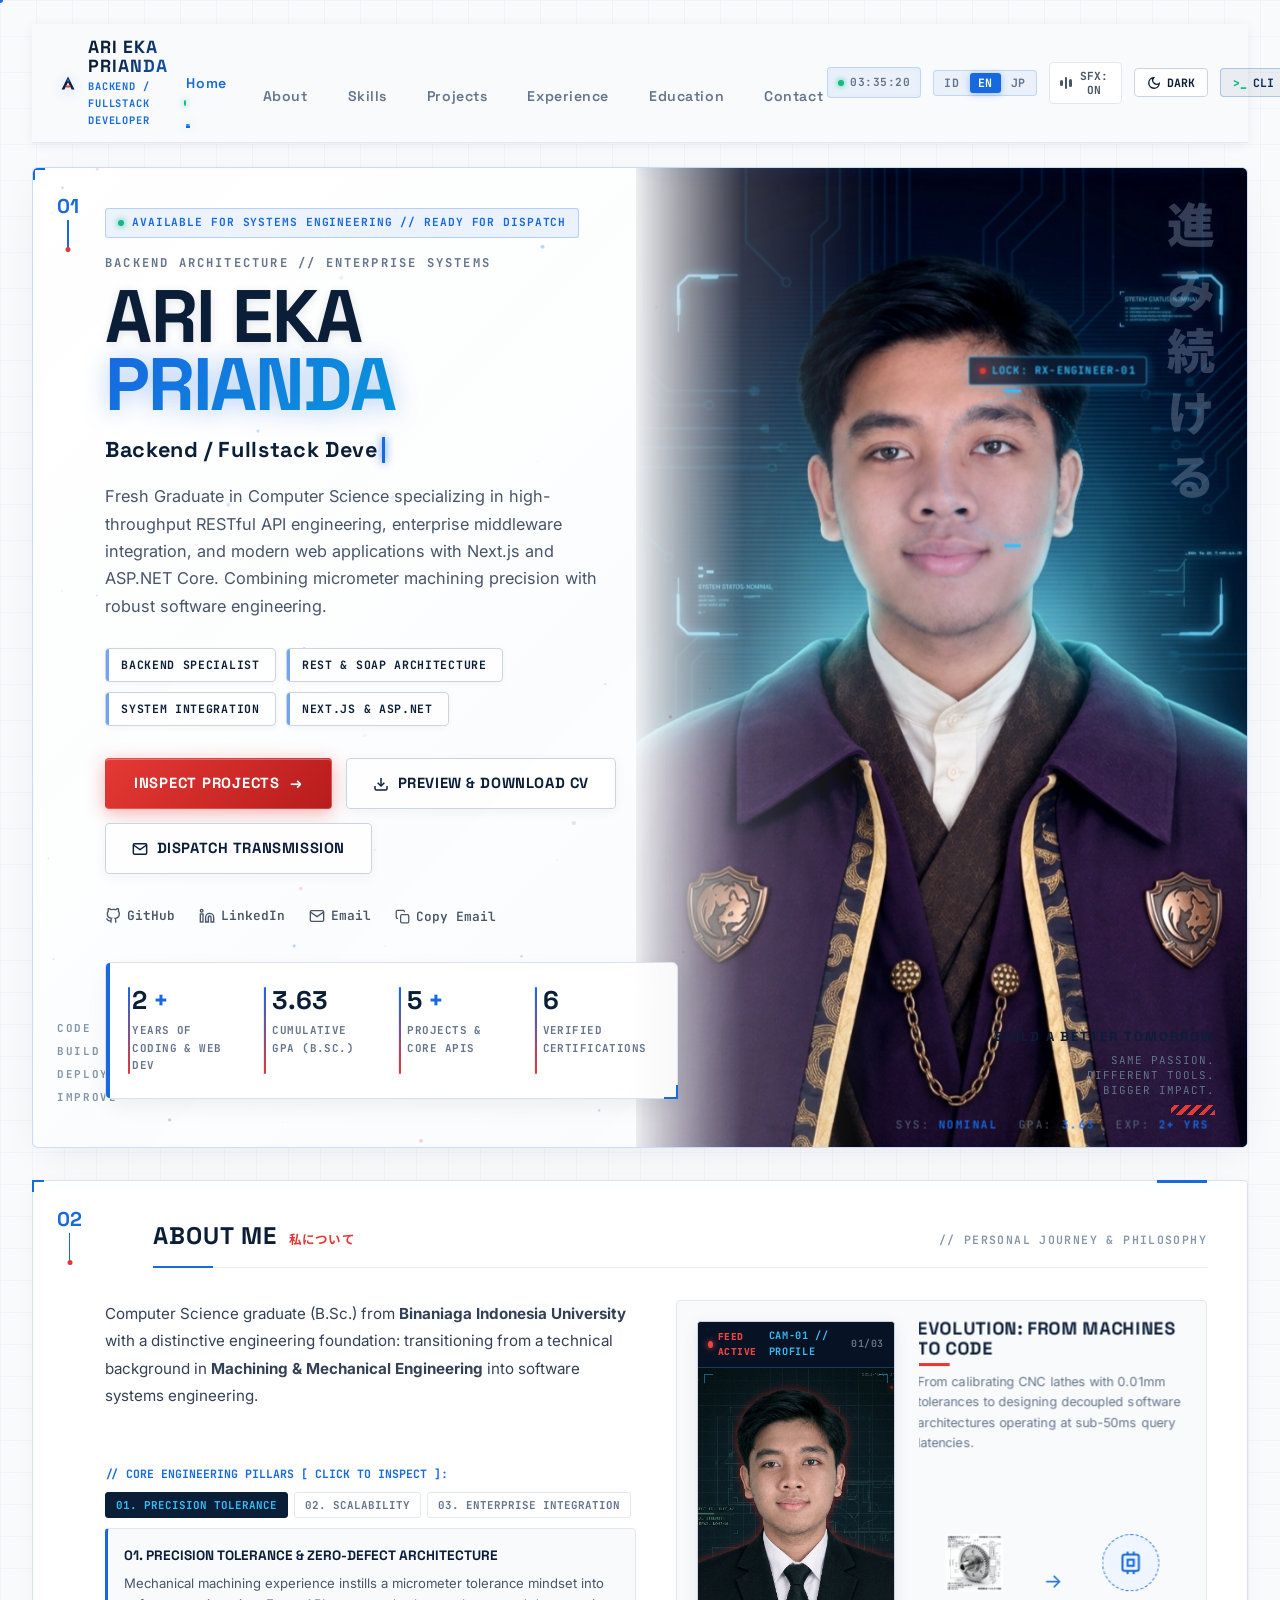
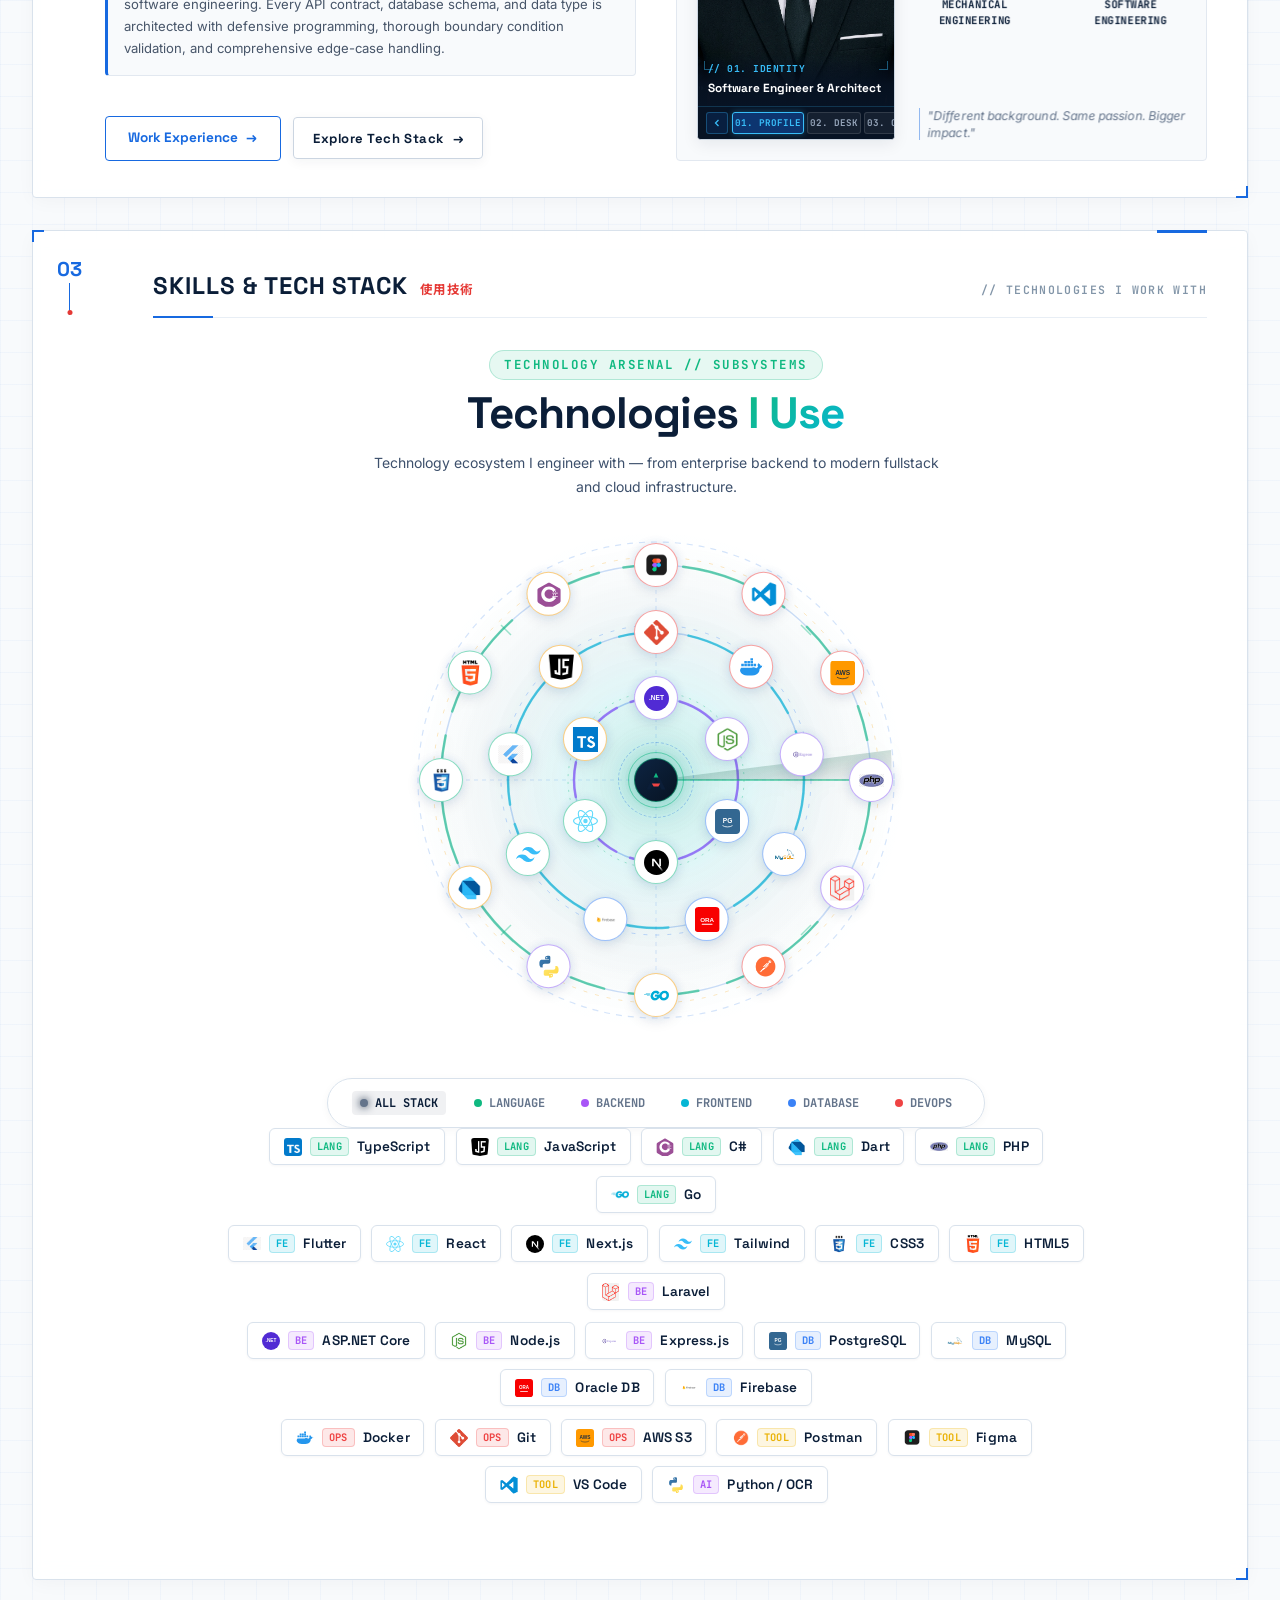
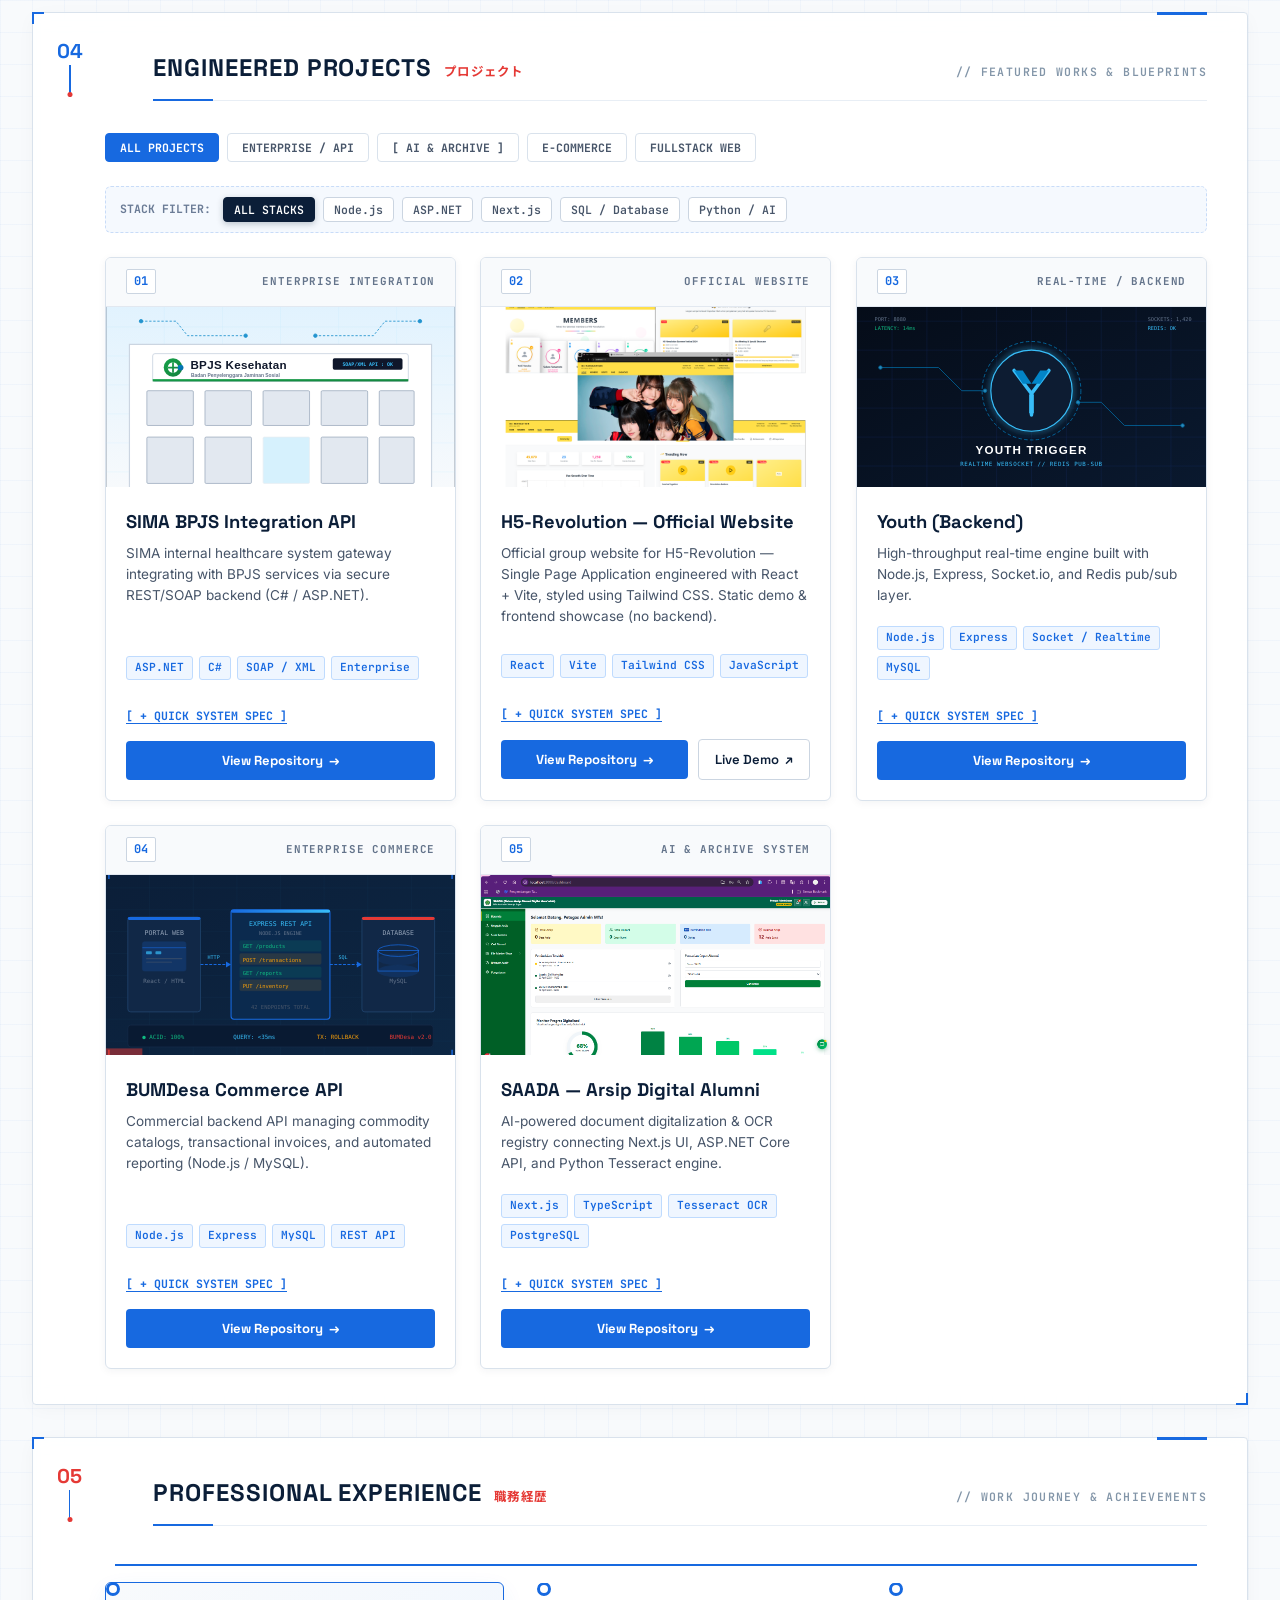
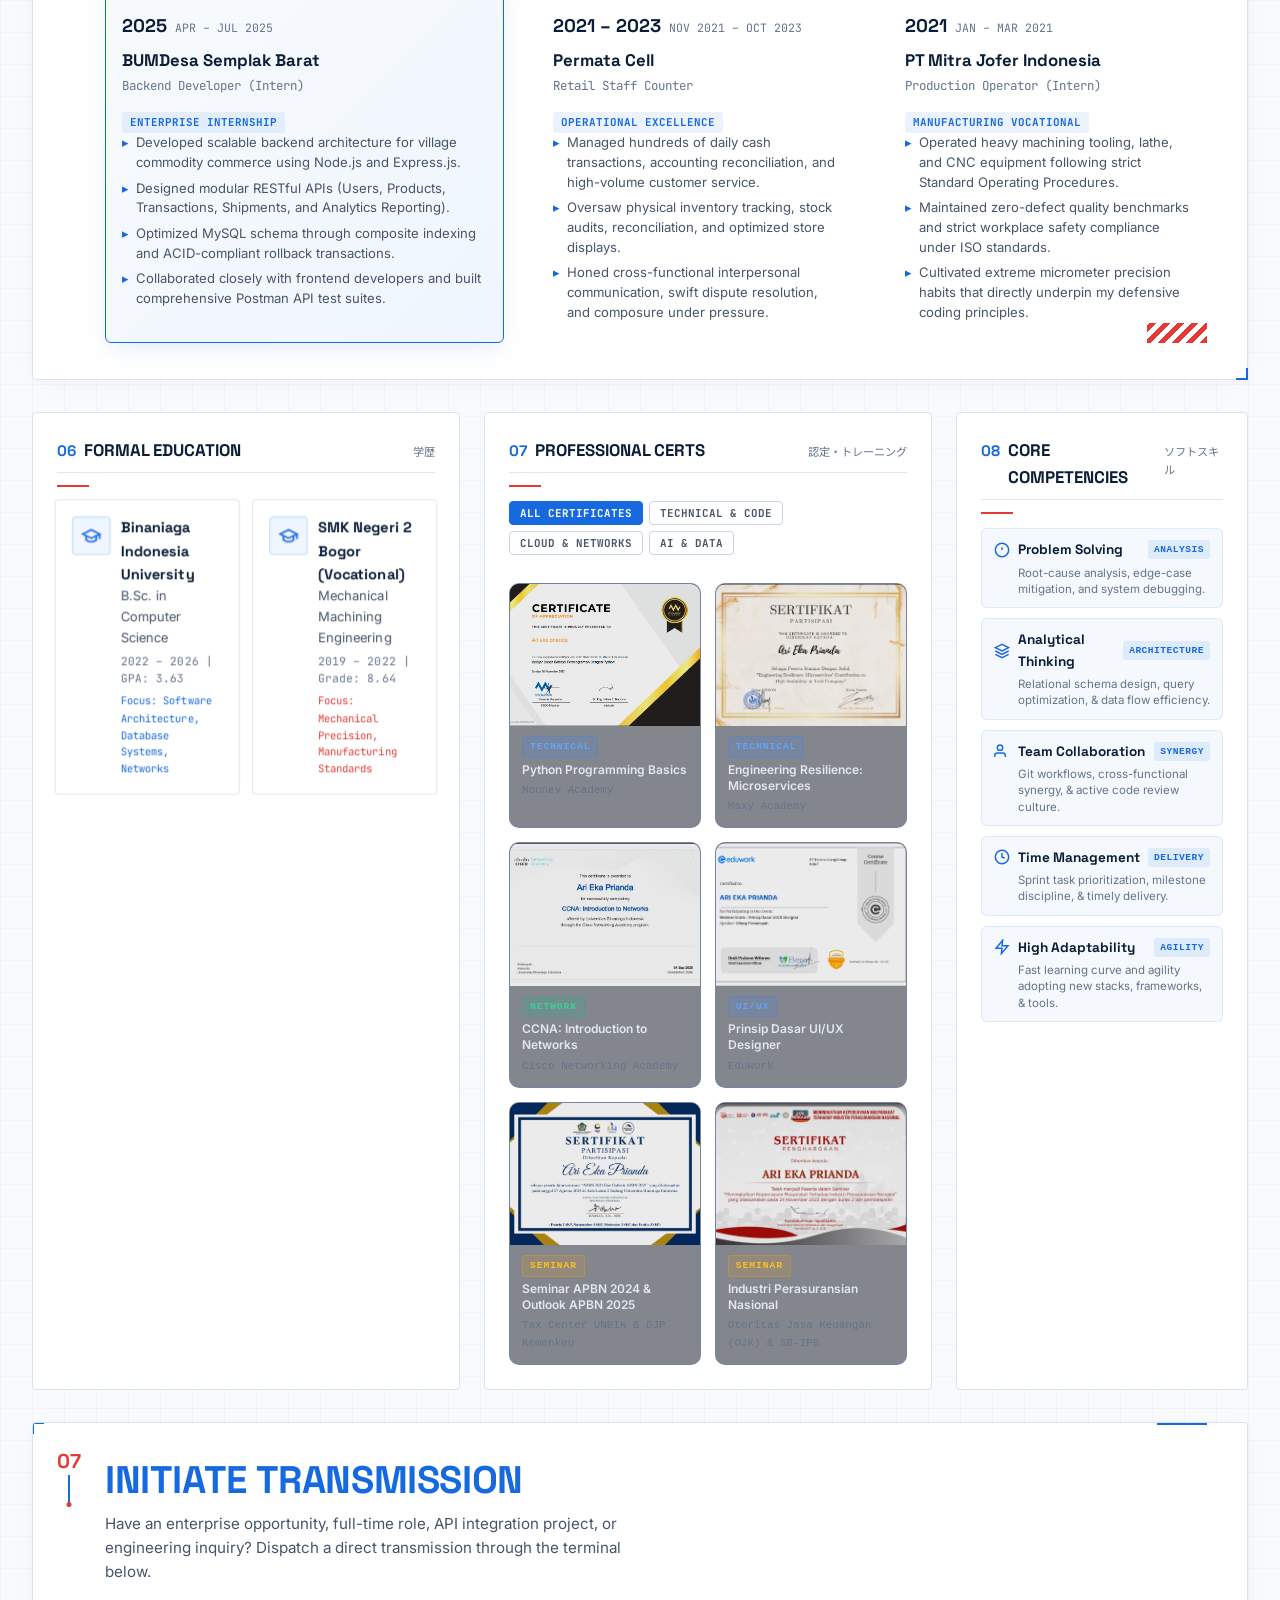
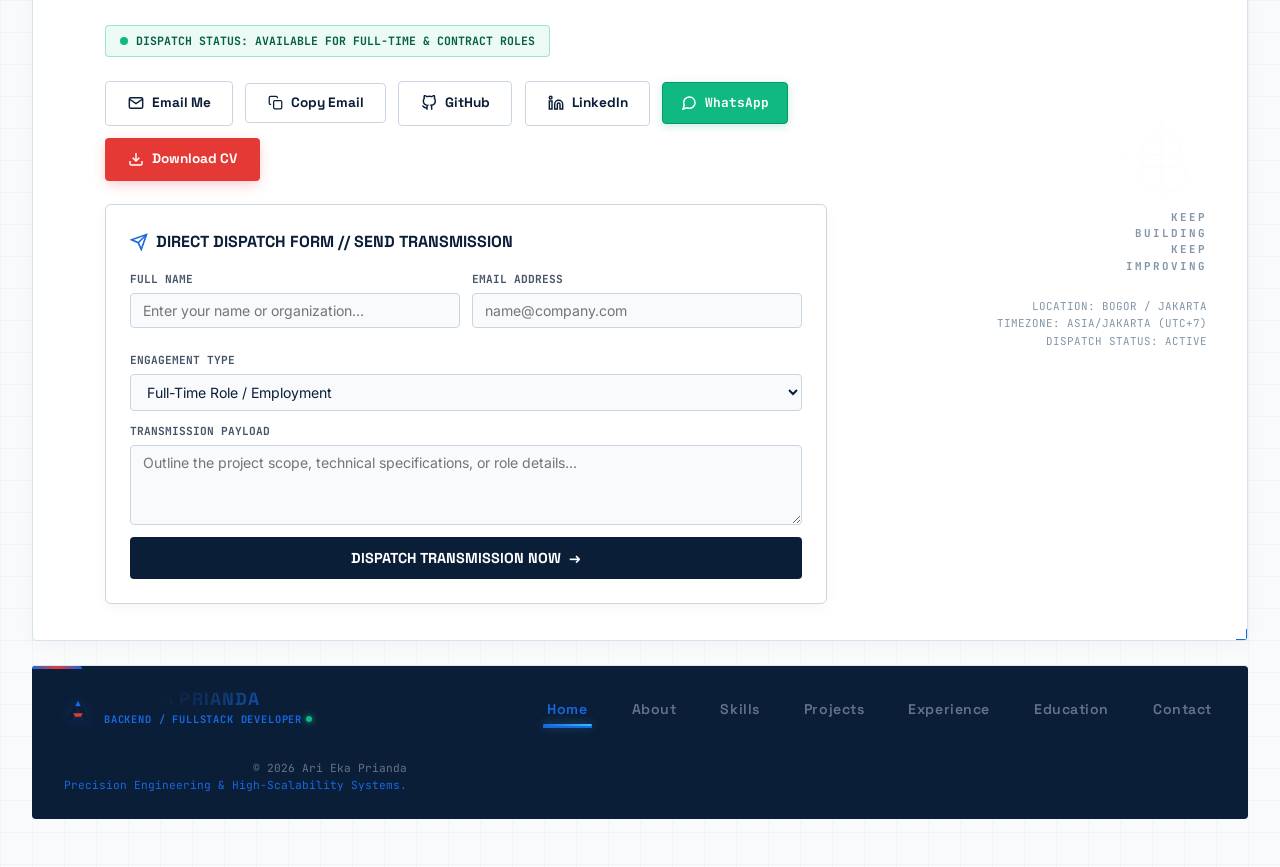
==== commit 85bbf1af: "fix(experience): update internship period to 2025 across html, i18n and bump cache version" ====
--- a/index.html
+++ b/index.html
@@ -1157,7 +1157,7 @@
             <div class="timeline-pin-dot elevate-3d-sm"></div>
             <div class="timeline-date-tag elevate-3d-sm">
               <span class="date-year">2025</span>
-              <span class="date-period" data-i18n="exp_job1_period">Apr – Jul 2024</span>
+              <span class="date-period" data-i18n="exp_job1_period">Apr – Jul 2025</span>
             </div>
             <h3 class="company-title elevate-3d-sm" data-i18n="exp_job1_company">BUMDesa Semplak Barat</h3>
             <div class="role-title" data-i18n="exp_job1_role">Backend Developer (Intern)</div>
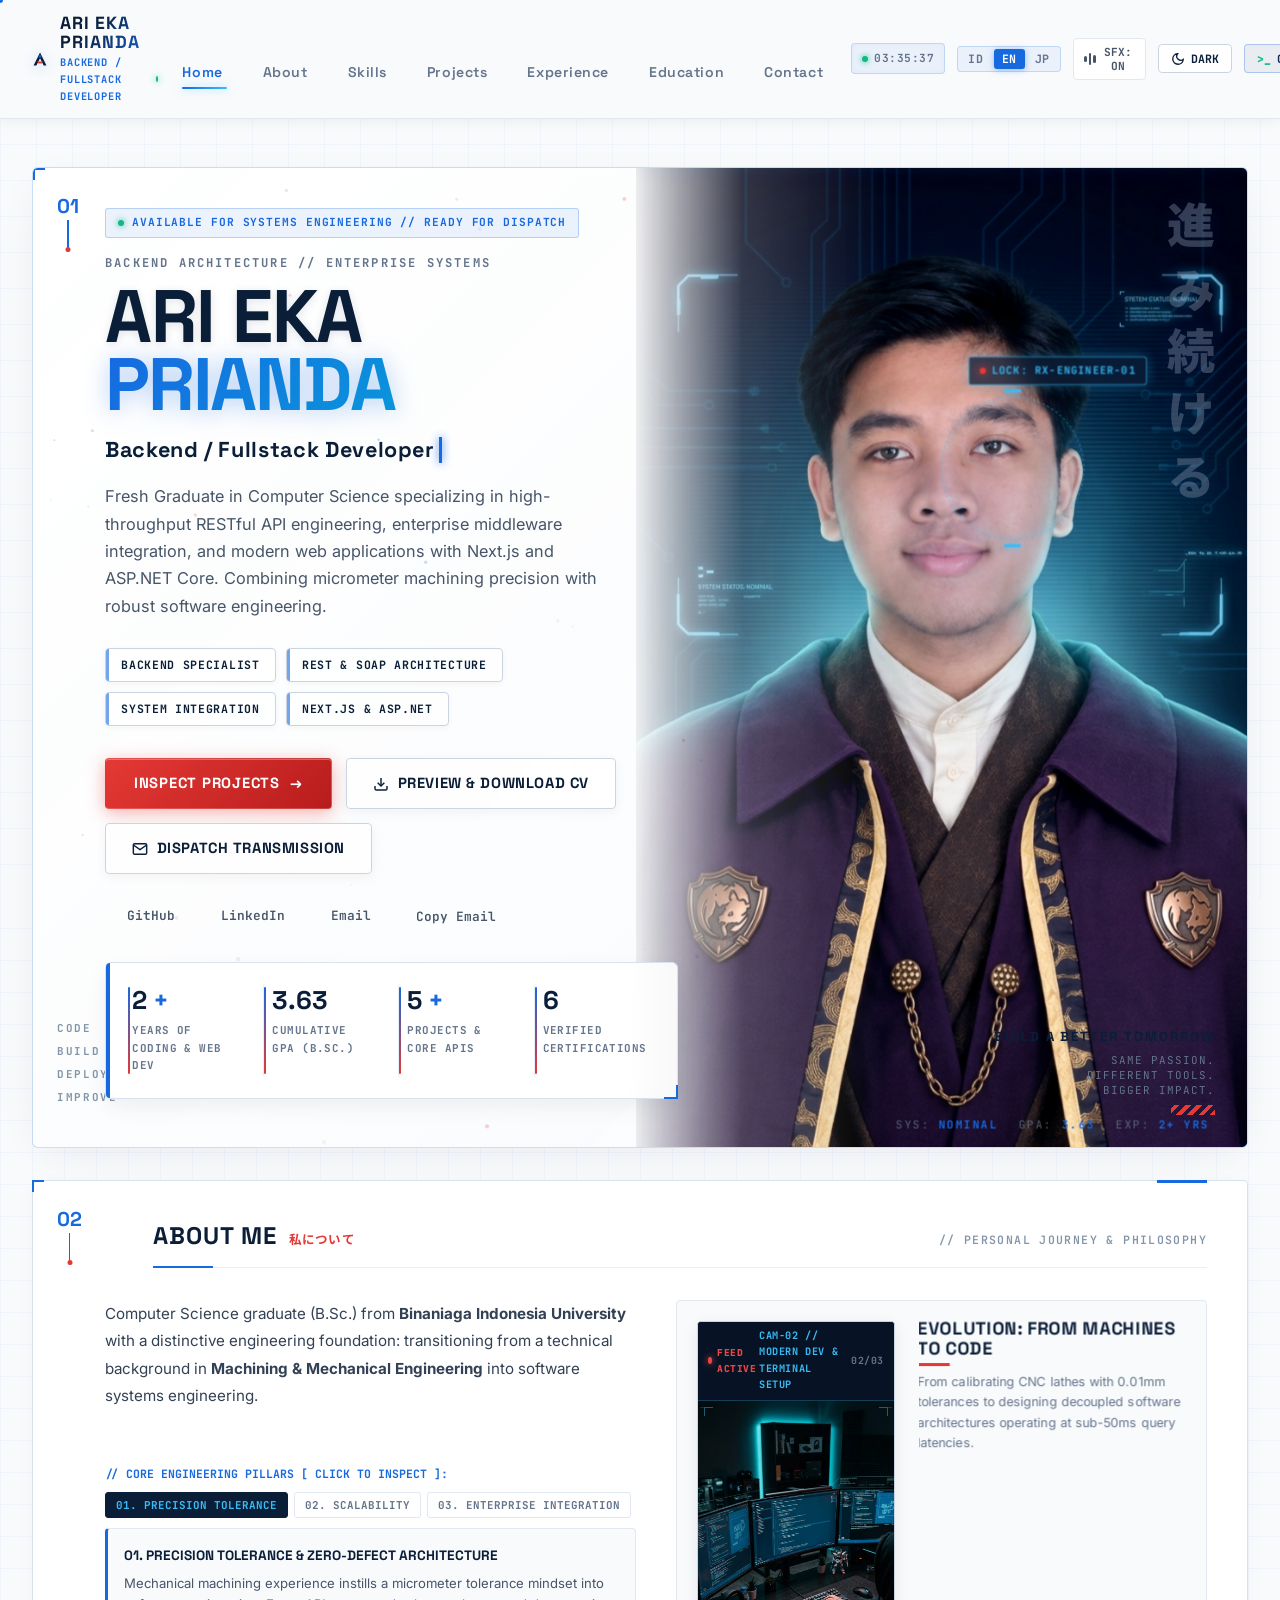
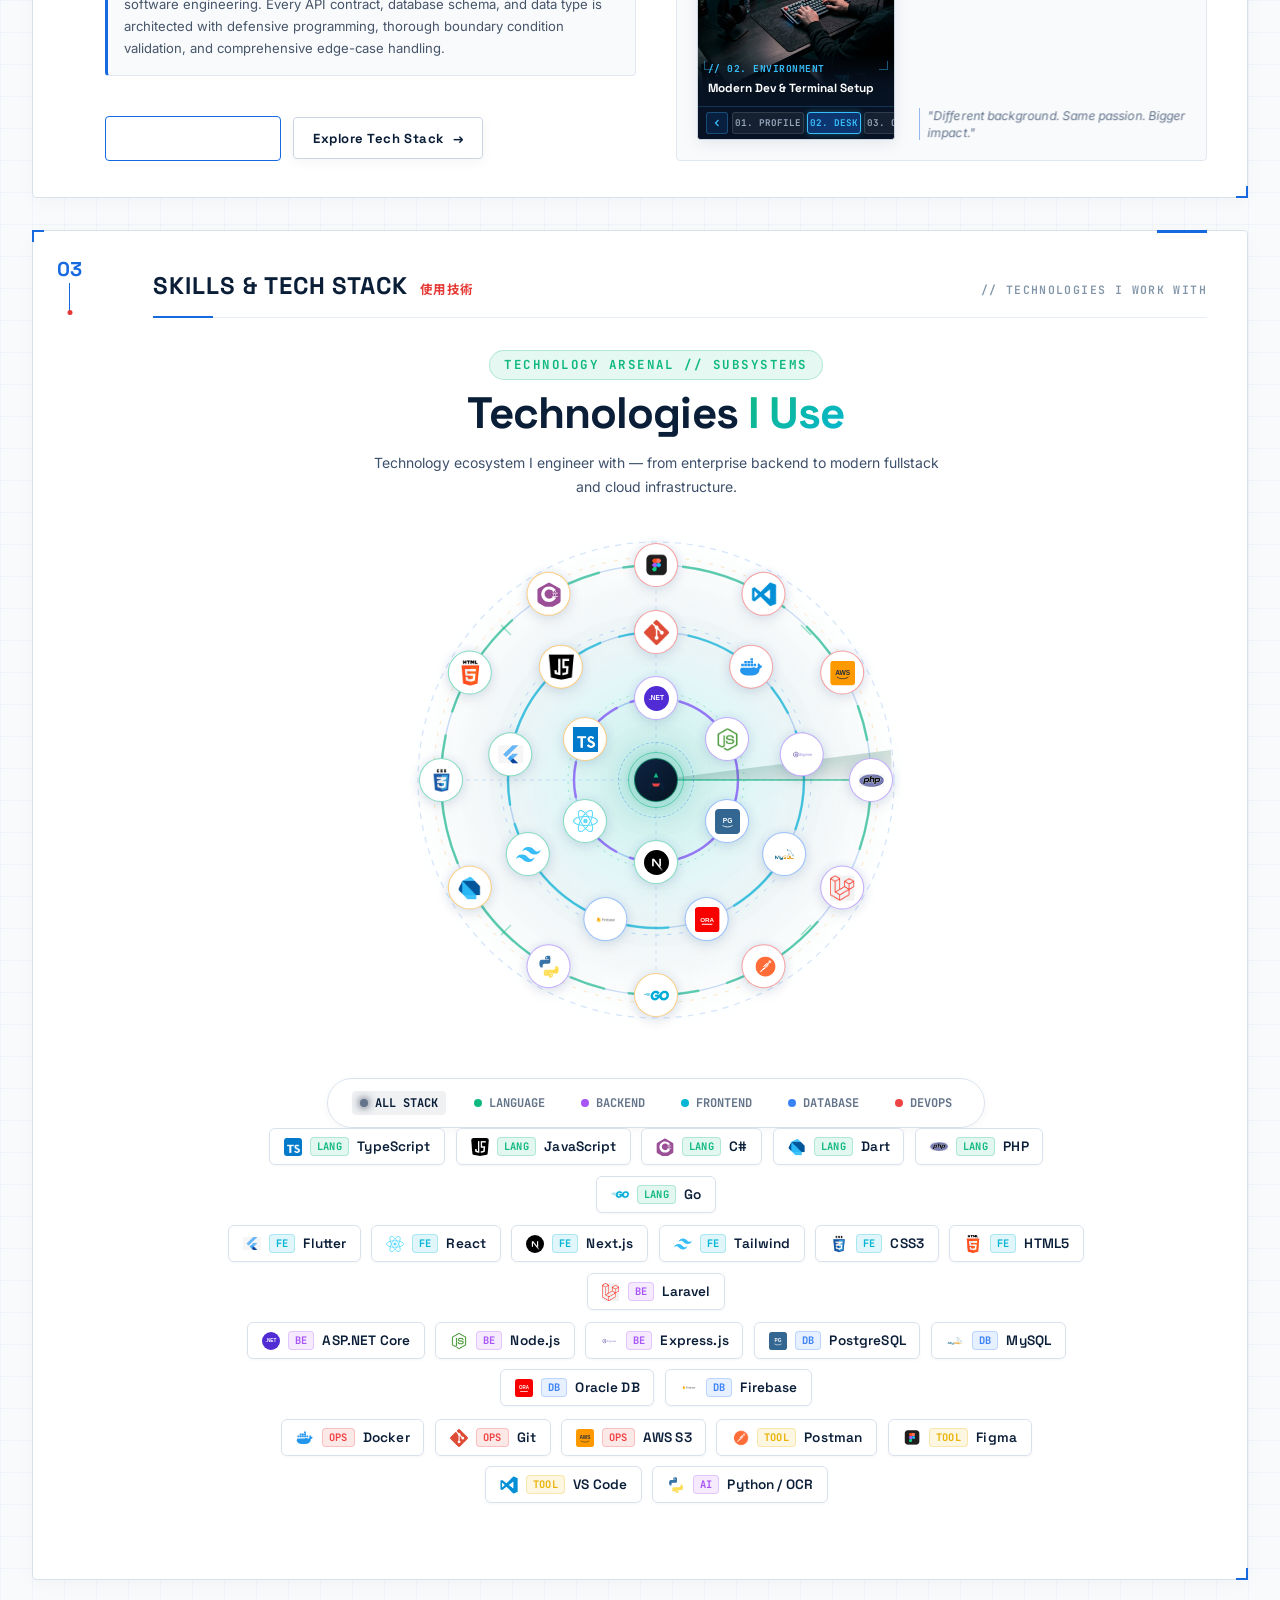
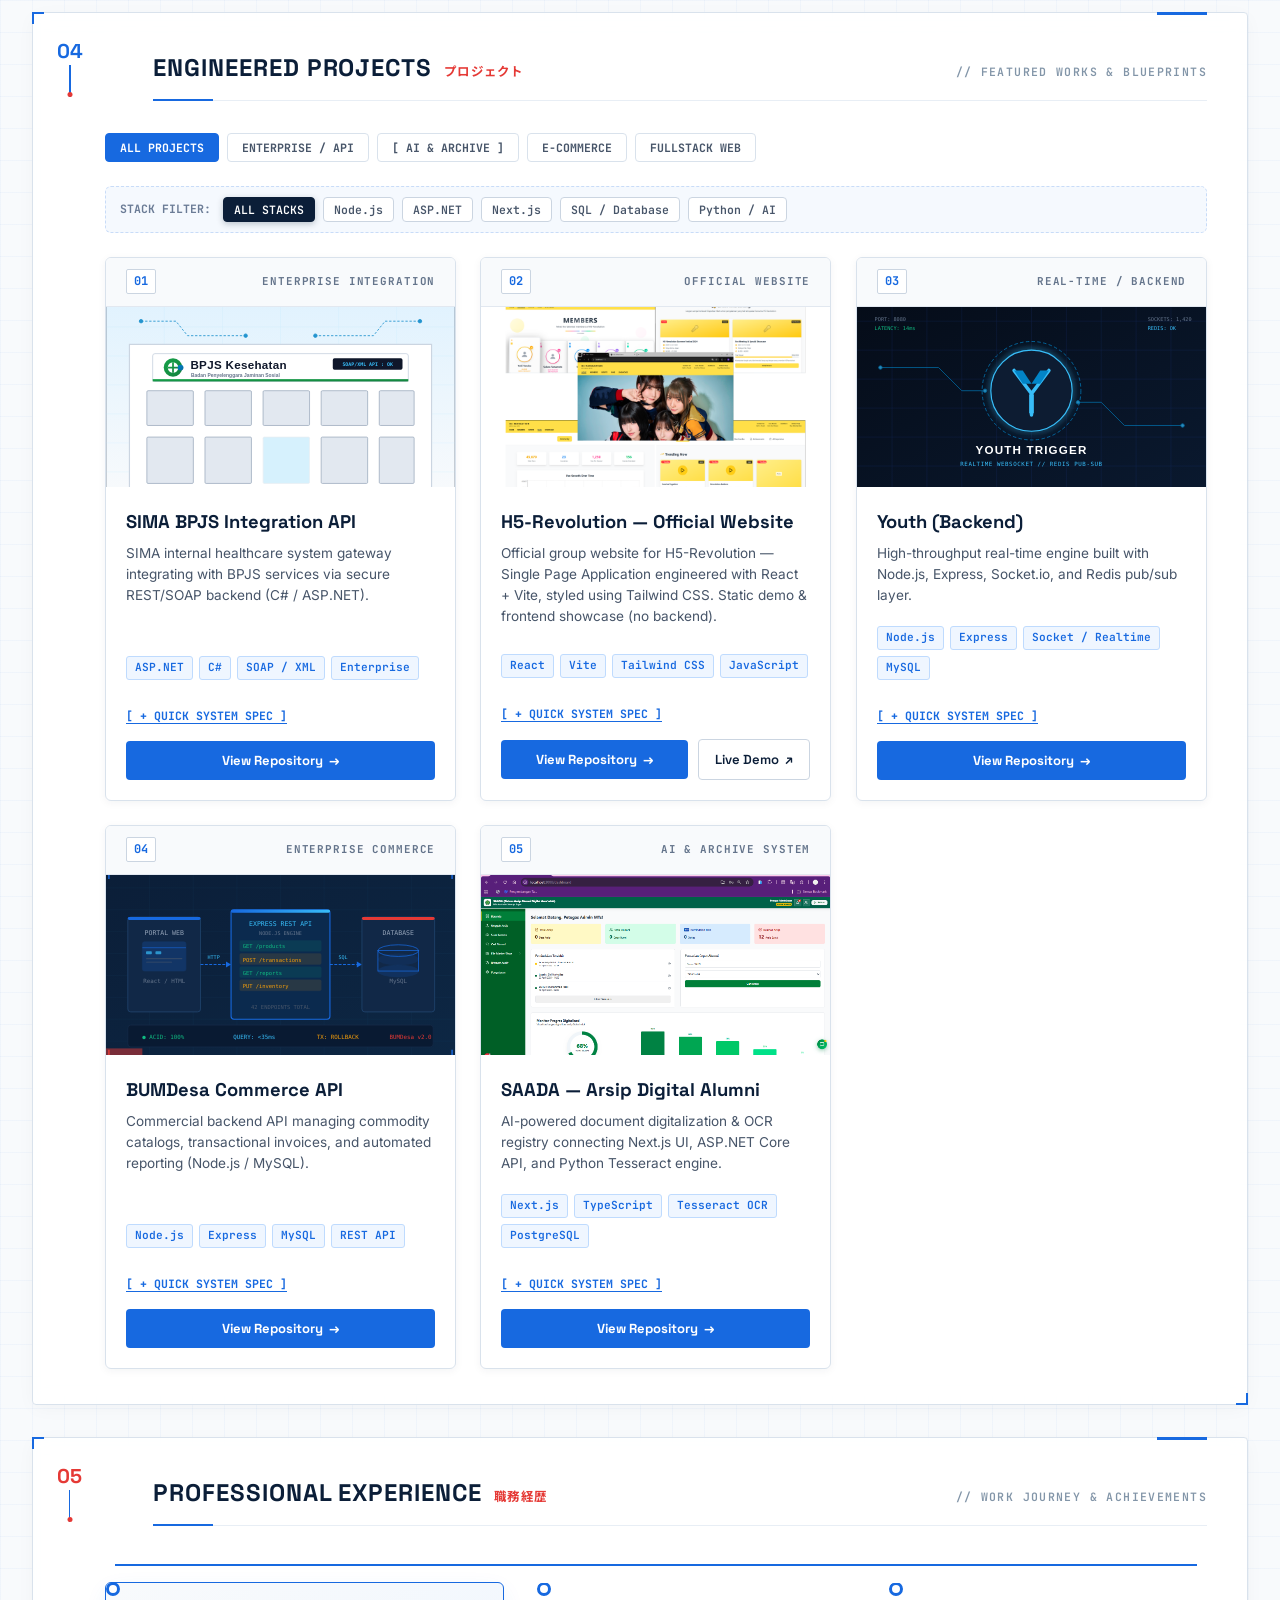
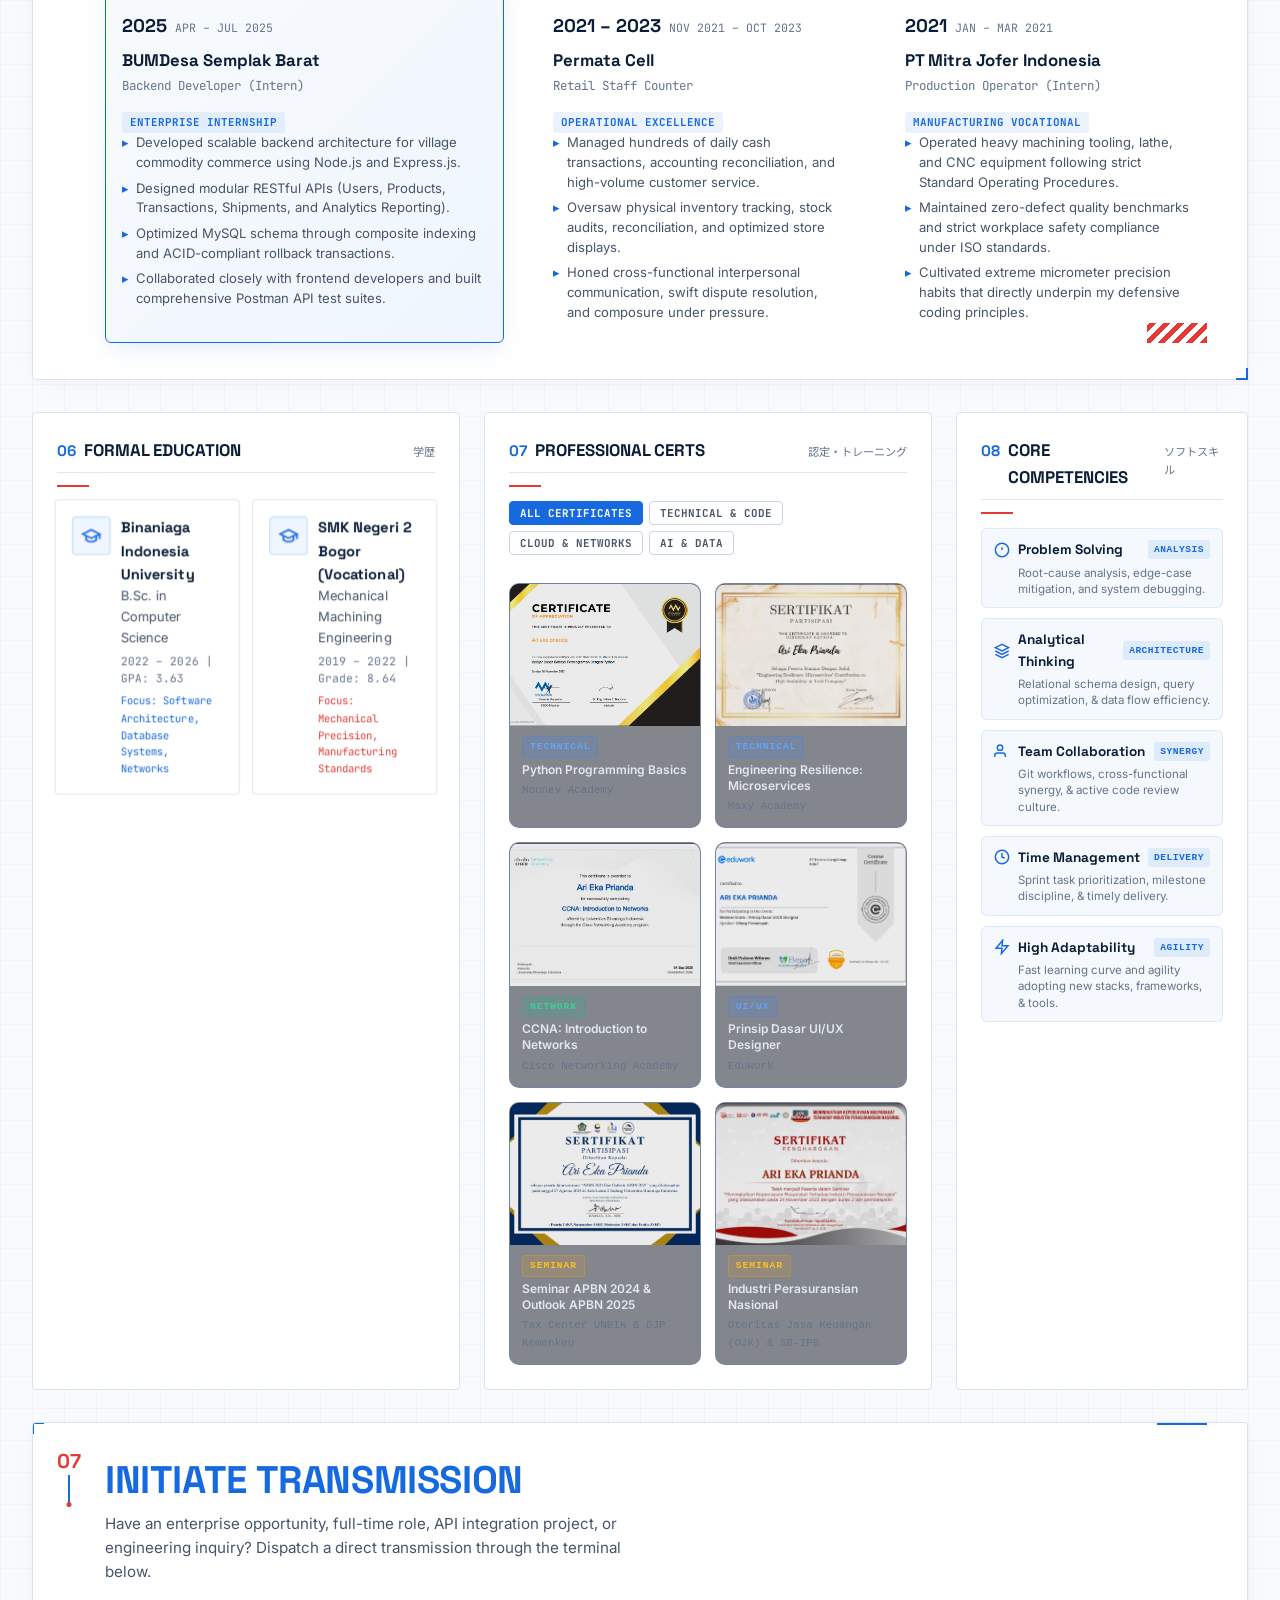
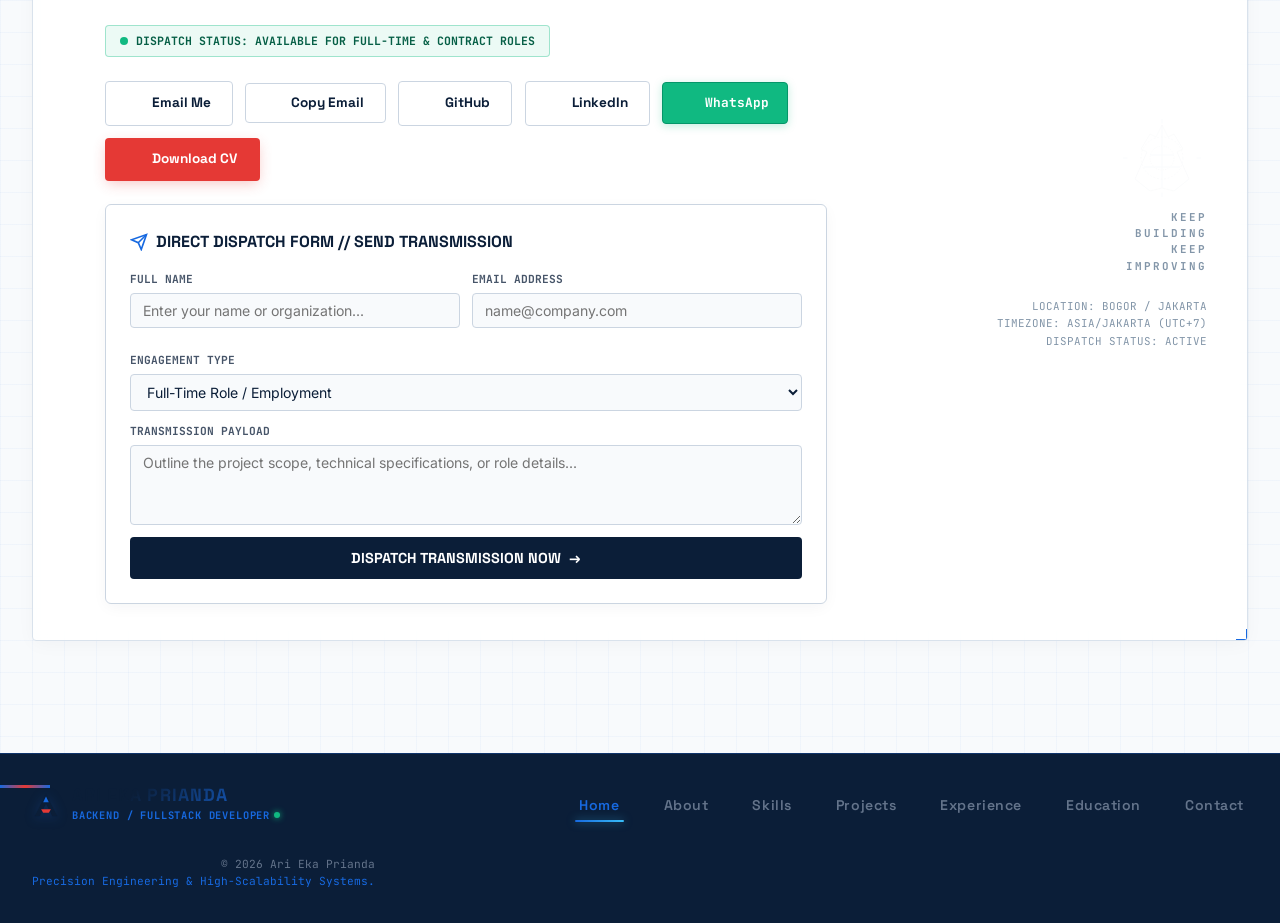
==== commit d22b202f: "feat(layout): make navbar and footer full-width and refine active menu styling" ====
--- a/index.html
+++ b/index.html
@@ -117,100 +117,101 @@
   <!-- Blueprint Lines Overlay -->
   <div class="blueprint-overlay"></div>
 
-  <div class="portfolio-canvas">
     <!-- ====================================================================
-         TOP NAVIGATION BAR
+         TOP NAVIGATION BAR (Full Width)
          ==================================================================== -->
     <header class="navbar">
-      <a href="#hero" class="brand">
-        <!-- Stylized Mecha 'A' Logo SVG -->
-        <svg width="34" height="34" viewBox="0 0 40 40" fill="none">
-          <polygon points="20,4 36,36 29,36 20,18 11,36 4,36" fill="#0b1e38"/>
-          <polygon points="13,26 27,26 24,31 16,31" fill="#e53935"/>
-          <polygon points="20,8 24,16 16,16" fill="#1769e0"/>
-        </svg>
-        <div class="brand-text">
-          <span class="brand-name">ARI EKA PRIANDA</span>
-          <span class="brand-role" data-i18n="footer_role">BACKEND / FULLSTACK DEVELOPER</span>
-        </div>
-      </a>
-
-      <nav>
-        <ul class="nav-links">
-          <li><a href="#hero" class="nav-link active" data-i18n="nav_home">Beranda</a></li>
-          <li><a href="#about" class="nav-link" data-i18n="nav_about">Tentang</a></li>
-          <li><a href="#skills" class="nav-link" data-i18n="nav_skills">Keahlian</a></li>
-          <li><a href="#projects" class="nav-link" data-i18n="nav_projects">Proyek</a></li>
-          <li><a href="#experience" class="nav-link" data-i18n="nav_experience">Pengalaman</a></li>
-          <li><a href="#education" class="nav-link" data-i18n="nav_education">Pendidikan</a></li>
-          <li><a href="#contact" class="nav-link" data-i18n="nav_contact">Kontak</a></li>
-        </ul>
-      </nav>
-
-      <div class="nav-actions-group">
-        <!-- Telemetry Clock Badge -->
-        <div class="nav-telemetry-badge" title="Sistem Online — UTC+7" data-i18n-title="nav_telemetry_title">
-          <span class="ping-dot"></span>
-          <span class="tele-time">--:--:--</span>
-        </div>
-
-        <!-- Language Switcher (ID / EN / JP) -->
-        <div class="lang-switcher-group" role="group" aria-label="Language Selector">
-          <button class="lang-switcher-btn active" data-lang="id" aria-pressed="true" title="Bahasa Indonesia">ID</button>
-          <button class="lang-switcher-btn" data-lang="en" aria-pressed="false" title="English">EN</button>
-          <button class="lang-switcher-btn" data-lang="jp" aria-pressed="false" title="日本語 (Japanese)">JP</button>
-        </div>
-
-        <!-- Sound FX Toggle Button -->
-        <button class="btn-sound-toggle framer-magnetic" id="soundToggleBtn" title="Toggle Mecha Audio Effects (Press M)">
-          <div class="sound-wave-bars">
+      <div class="navbar-container">
+        <a href="#hero" class="brand">
+          <!-- Stylized Mecha 'A' Logo SVG -->
+          <svg width="34" height="34" viewBox="0 0 40 40" fill="none">
+            <polygon points="20,4 36,36 29,36 20,18 11,36 4,36" fill="#0b1e38"/>
+            <polygon points="13,26 27,26 24,31 16,31" fill="#e53935"/>
+            <polygon points="20,8 24,16 16,16" fill="#1769e0"/>
+          </svg>
+          <div class="brand-text">
+            <span class="brand-name">ARI EKA PRIANDA</span>
+            <span class="brand-role" data-i18n="footer_role">BACKEND / FULLSTACK DEVELOPER</span>
+          </div>
+        </a>
+
+        <nav>
+          <ul class="nav-links">
+            <li><a href="#hero" class="nav-link active" data-i18n="nav_home">Beranda</a></li>
+            <li><a href="#about" class="nav-link" data-i18n="nav_about">Tentang</a></li>
+            <li><a href="#skills" class="nav-link" data-i18n="nav_skills">Keahlian</a></li>
+            <li><a href="#projects" class="nav-link" data-i18n="nav_projects">Proyek</a></li>
+            <li><a href="#experience" class="nav-link" data-i18n="nav_experience">Pengalaman</a></li>
+            <li><a href="#education" class="nav-link" data-i18n="nav_education">Pendidikan</a></li>
+            <li><a href="#contact" class="nav-link" data-i18n="nav_contact">Kontak</a></li>
+          </ul>
+        </nav>
+
+        <div class="nav-actions-group">
+          <!-- Telemetry Clock Badge -->
+          <div class="nav-telemetry-badge" title="Sistem Online — UTC+7" data-i18n-title="nav_telemetry_title">
+            <span class="ping-dot"></span>
+            <span class="tele-time">--:--:--</span>
+          </div>
+
+          <!-- Language Switcher (ID / EN / JP) -->
+          <div class="lang-switcher-group" role="group" aria-label="Language Selector">
+            <button class="lang-switcher-btn active" data-lang="id" aria-pressed="true" title="Bahasa Indonesia">ID</button>
+            <button class="lang-switcher-btn" data-lang="en" aria-pressed="false" title="English">EN</button>
+            <button class="lang-switcher-btn" data-lang="jp" aria-pressed="false" title="日本語 (Japanese)">JP</button>
+          </div>
+
+          <!-- Sound FX Toggle Button -->
+          <button class="btn-sound-toggle framer-magnetic" id="soundToggleBtn" title="Toggle Mecha Audio Effects (Press M)">
+            <div class="sound-wave-bars">
+              <span></span>
+              <span></span>
+              <span></span>
+            </div>
+            <span id="soundToggleLabel" data-i18n="nav_sfx_on">SFX: ON</span>
+          </button>
+
+          <!-- Theme Mode Toggle Button -->
+          <button class="btn-theme-toggle framer-magnetic" id="themeToggleBtn" title="Toggle Light / Dark Mode (Press T)" aria-label="Toggle Theme Mode">
+            <svg class="theme-icon-sun" id="themeIconSun" width="14" height="14" viewBox="0 0 24 24" fill="none" stroke="currentColor" stroke-width="2.3" style="display:none;">
+              <circle cx="12" cy="12" r="5"></circle>
+              <line x1="12" y1="1" x2="12" y2="3"></line>
+              <line x1="12" y1="21" x2="12" y2="23"></line>
+              <line x1="4.22" y1="4.22" x2="5.64" y2="5.64"></line>
+              <line x1="18.36" y1="18.36" x2="19.78" y2="19.78"></line>
+              <line x1="1" y1="12" x2="3" y2="12"></line>
+              <line x1="21" y1="12" x2="23" y2="12"></line>
+              <line x1="4.22" y1="19.78" x2="5.64" y2="18.36"></line>
+              <line x1="18.36" y1="5.64" x2="19.78" y2="4.22"></line>
+            </svg>
+            <svg class="theme-icon-moon" id="themeIconMoon" width="14" height="14" viewBox="0 0 24 24" fill="none" stroke="currentColor" stroke-width="2.3">
+              <path d="M21 12.79A9 9 0 1 1 11.21 3 7 7 0 0 0 21 12.79z"></path>
+            </svg>
+            <span id="themeToggleLabel" data-i18n="nav_theme_dark">DARK</span>
+          </button>
+
+          <!-- Tactical CLI Terminal Launcher -->
+          <button class="btn-cli-toggle framer-magnetic" id="cliToggleBtn" title="Launch Tactical CLI Console (Press ` or ~)" aria-label="Open CLI Console">
+            <span style="color:#10b981; font-weight:800;">&gt;_</span>
+            <span>CLI</span>
+          </button>
+
+          <a href="#download-cv" class="btn-nav-cv trigger-cv-download framer-magnetic">
+            <svg width="15" height="15" viewBox="0 0 24 24" fill="none" stroke="currentColor" stroke-width="2.5">
+              <path d="M21 15v4a2 2 0 0 1-2 2H5a2 2 0 0 1-2-2v-4"></path>
+              <polyline points="7 10 12 15 17 10"></polyline>
+              <line x1="12" y1="15" x2="12" y2="3"></line>
+            </svg>
+            <span data-i18n="nav_cv">Unduh CV</span>
+          </a>
+
+          <!-- Mobile Menu Hamburger Button -->
+          <button class="mobile-menu-btn" id="mobileMenuBtn" aria-label="Toggle Navigation Drawer">
             <span></span>
             <span></span>
             <span></span>
-          </div>
-          <span id="soundToggleLabel" data-i18n="nav_sfx_on">SFX: ON</span>
-        </button>
-
-        <!-- Theme Mode Toggle Button -->
-        <button class="btn-theme-toggle framer-magnetic" id="themeToggleBtn" title="Toggle Light / Dark Mode (Press T)" aria-label="Toggle Theme Mode">
-          <svg class="theme-icon-sun" id="themeIconSun" width="14" height="14" viewBox="0 0 24 24" fill="none" stroke="currentColor" stroke-width="2.3" style="display:none;">
-            <circle cx="12" cy="12" r="5"></circle>
-            <line x1="12" y1="1" x2="12" y2="3"></line>
-            <line x1="12" y1="21" x2="12" y2="23"></line>
-            <line x1="4.22" y1="4.22" x2="5.64" y2="5.64"></line>
-            <line x1="18.36" y1="18.36" x2="19.78" y2="19.78"></line>
-            <line x1="1" y1="12" x2="3" y2="12"></line>
-            <line x1="21" y1="12" x2="23" y2="12"></line>
-            <line x1="4.22" y1="19.78" x2="5.64" y2="18.36"></line>
-            <line x1="18.36" y1="5.64" x2="19.78" y2="4.22"></line>
-          </svg>
-          <svg class="theme-icon-moon" id="themeIconMoon" width="14" height="14" viewBox="0 0 24 24" fill="none" stroke="currentColor" stroke-width="2.3">
-            <path d="M21 12.79A9 9 0 1 1 11.21 3 7 7 0 0 0 21 12.79z"></path>
-          </svg>
-          <span id="themeToggleLabel" data-i18n="nav_theme_dark">DARK</span>
-        </button>
-
-        <!-- Tactical CLI Terminal Launcher -->
-        <button class="btn-cli-toggle framer-magnetic" id="cliToggleBtn" title="Launch Tactical CLI Console (Press ` or ~)" aria-label="Open CLI Console">
-          <span style="color:#10b981; font-weight:800;">&gt;_</span>
-          <span>CLI</span>
-        </button>
-
-        <a href="#download-cv" class="btn-nav-cv trigger-cv-download framer-magnetic">
-          <svg width="15" height="15" viewBox="0 0 24 24" fill="none" stroke="currentColor" stroke-width="2.5">
-            <path d="M21 15v4a2 2 0 0 1-2 2H5a2 2 0 0 1-2-2v-4"></path>
-            <polyline points="7 10 12 15 17 10"></polyline>
-            <line x1="12" y1="15" x2="12" y2="3"></line>
-          </svg>
-          <span data-i18n="nav_cv">Unduh CV</span>
-        </a>
-
-        <!-- Mobile Menu Hamburger Button -->
-        <button class="mobile-menu-btn" id="mobileMenuBtn" aria-label="Toggle Navigation Drawer">
-          <span></span>
-          <span></span>
-          <span></span>
-        </button>
+          </button>
+        </div>
       </div>
     </header>
 
@@ -249,6 +250,7 @@
       </div>
     </div>
 
+  <div class="portfolio-canvas">
     <!-- ====================================================================
          01. HERO PANEL (Image 1)
          ==================================================================== -->
@@ -1575,10 +1577,13 @@
       </div>
     </section>
 
-    <!-- ====================================================================
-         FOOTER (Image 4)
-         ==================================================================== -->
-    <footer class="footer">
+  </div>
+
+  <!-- ====================================================================
+       FOOTER (Full Width)
+       ==================================================================== -->
+  <footer class="footer">
+    <div class="footer-container">
       <div class="footer-red-indicator"></div>
       <div class="footer-flex">
         <div class="brand">
@@ -1608,8 +1613,8 @@
           <span style="color:#1769e0;" data-i18n="footer_motto">Presisi Rekayasa &amp; Sistem Skalabilitas Tinggi.</span>
         </div>
       </div>
-    </footer>
-  </div>
+    </div>
+  </footer>
 
   <!-- Interactive Project Modal -->
   <div id="projectModal" class="modal-overlay">
--- a/css/style.css
+++ b/css/style.css
@@ -454,13 +454,7 @@
 }
 
 .nav-link.active::after {
-  content: '';
-  position: absolute;
-  bottom: -4px;
-  left: 0;
-  width: 100%;
-  height: 2px;
-  background-color: #1769e0;
+  display: none;
 }
 
 .btn-nav-cv {
--- a/css/dark-theme.css
+++ b/css/dark-theme.css
@@ -126,12 +126,12 @@
 
 [data-theme="dark"] .nav-link.active {
   color: #38bdf8 !important;
-  border-color: #38bdf8 !important;
-  background: rgba(56, 189, 248, 0.12) !important;
+  background: transparent !important;
+  border: none !important;
 }
 
 [data-theme="dark"] .nav-link.active::after {
-  background-color: #38bdf8 !important;
+  display: none !important;
 }
 
 [data-theme="dark"] .nav-telemetry-badge {
--- a/css/landing-upgrade.css
+++ b/css/landing-upgrade.css
@@ -9,19 +9,32 @@
 .navbar {
   position: sticky;
   top: 0;
-  z-index: 100;
-  background: rgba(255, 255, 255, 0.88);
+  z-index: 1000;
+  width: 100%;
+  background: rgba(255, 255, 255, 0.92);
   backdrop-filter: blur(14px);
   -webkit-backdrop-filter: blur(14px);
   border-bottom: 1px solid rgba(23, 105, 224, 0.18);
-  padding: 0.85rem 1.75rem;
+  padding: 0;
   margin-bottom: 1.5rem;
   box-shadow: 0 4px 20px -2px rgba(11, 30, 56, 0.06);
   transition: all 0.3s cubic-bezier(0.16, 1, 0.3, 1);
 }
 
+.navbar-container {
+  width: 100%;
+  max-width: 1400px;
+  margin: 0 auto;
+  padding: 0.85rem 2rem;
+  display: flex;
+  align-items: center;
+  justify-content: space-between;
+  gap: 1.5rem;
+  box-sizing: border-box;
+}
+
 [data-theme="dark"] .navbar {
-  background: rgba(10, 16, 26, 0.85);
+  background: rgba(10, 16, 26, 0.88);
   border-bottom: 1px solid rgba(56, 189, 248, 0.2);
   box-shadow: 0 4px 25px rgba(0, 0, 0, 0.5), 0 1px 0 rgba(56, 189, 248, 0.15);
 }
@@ -998,15 +1011,24 @@
 
   /* Compact high-tech mobile navbar */
   .navbar {
+    padding: 0 !important;
+    margin-bottom: 1rem !important;
+    width: 100% !important;
+    max-width: 100% !important;
+  }
+
+  .navbar-container {
     padding: 0.6rem 0.75rem !important;
-    margin-bottom: 1rem !important;
     display: flex !important;
     align-items: center !important;
     justify-content: space-between !important;
     gap: 8px !important;
     box-sizing: border-box !important;
     width: 100% !important;
-    max-width: 100% !important;
+  }
+
+  .footer-container {
+    padding: 0 1rem !important;
   }
 
   /* Hide the large CV download button in navbar on mobile (already present in hero & mobile drawer) */
@@ -2926,7 +2948,47 @@
     padding: 1rem;
   }
 }
-
-
-
-
+/* ==========================================================================
+   FULL-WIDTH FOOTER SYSTEM
+   ========================================================================== */
+.footer {
+  width: 100%;
+  background: #0b1e38;
+  color: #e2e8f0;
+  padding: 2rem 0;
+  border-radius: 0;
+  position: relative;
+  margin-top: 2rem;
+  border-top: 1px solid rgba(56, 189, 248, 0.2);
+  box-sizing: border-box;
+}
+
+.footer-container {
+  width: 100%;
+  max-width: 1400px;
+  margin: 0 auto;
+  padding: 0 2rem;
+  position: relative;
+  box-sizing: border-box;
+}
+
+.footer-red-indicator {
+  position: absolute;
+  top: -1px;
+  left: 0;
+  right: 0;
+  height: 3px;
+  background: linear-gradient(90deg, #1769e0, #e53935, #1769e0);
+  border-radius: 0;
+}
+
+[data-theme="dark"] .footer {
+  background: rgba(8, 14, 24, 0.96) !important;
+  border-top: 1px solid rgba(56, 189, 248, 0.25) !important;
+}
+
+[data-theme="light"] .footer {
+  background: #0b1e38 !important;
+  border-top: 1px solid rgba(23, 105, 224, 0.3) !important;
+}
+
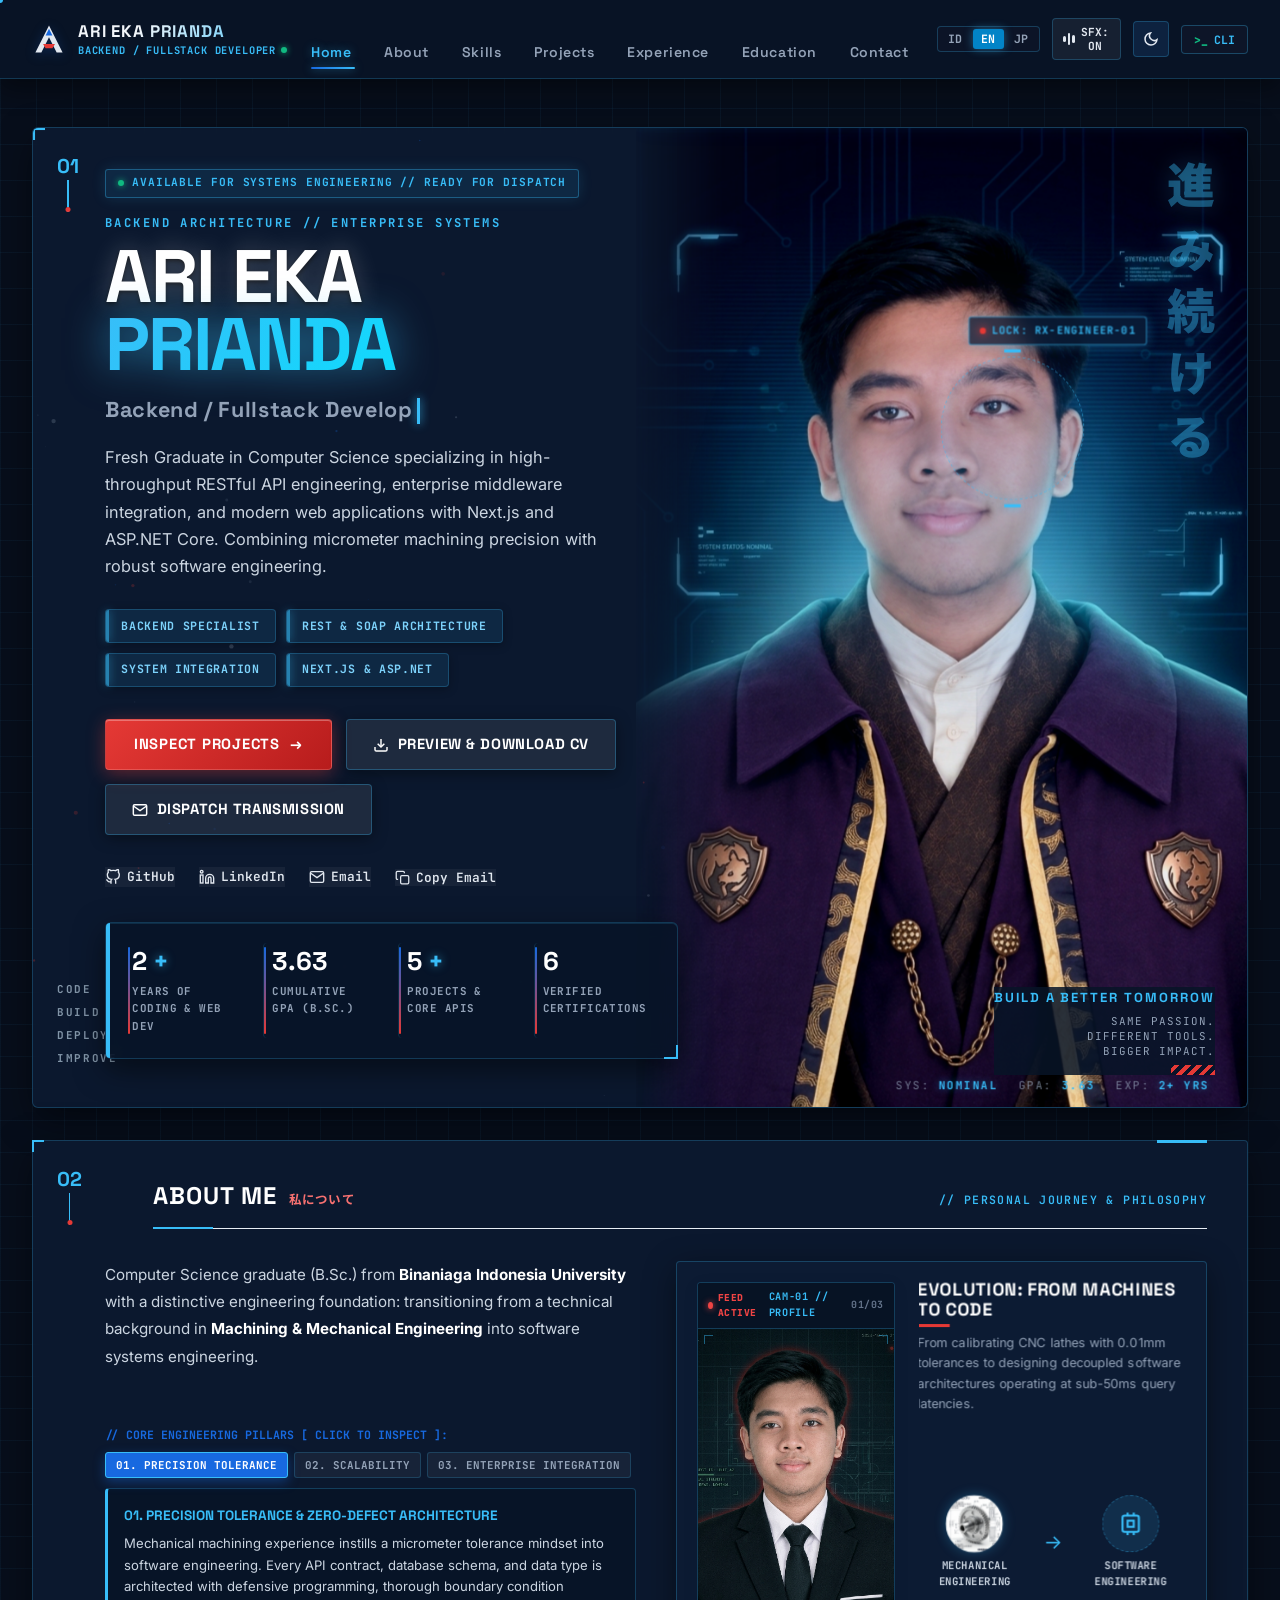
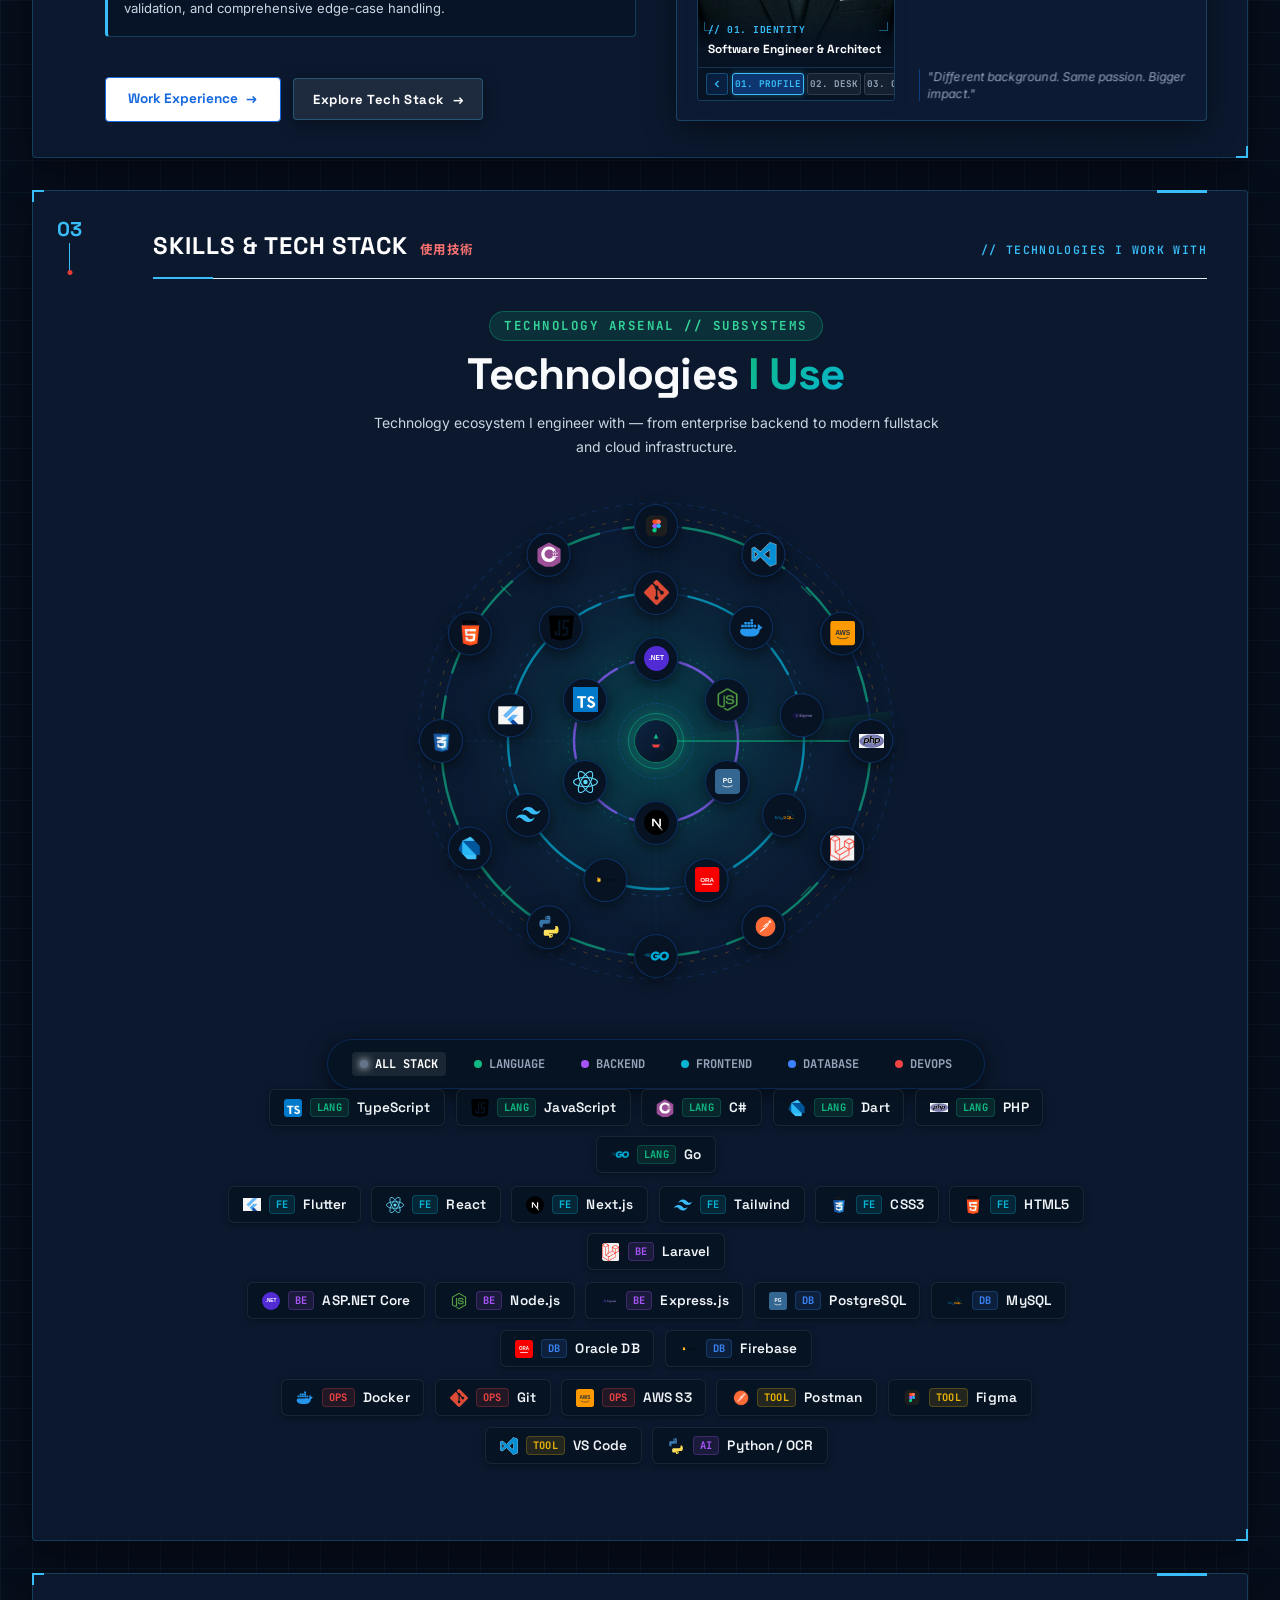
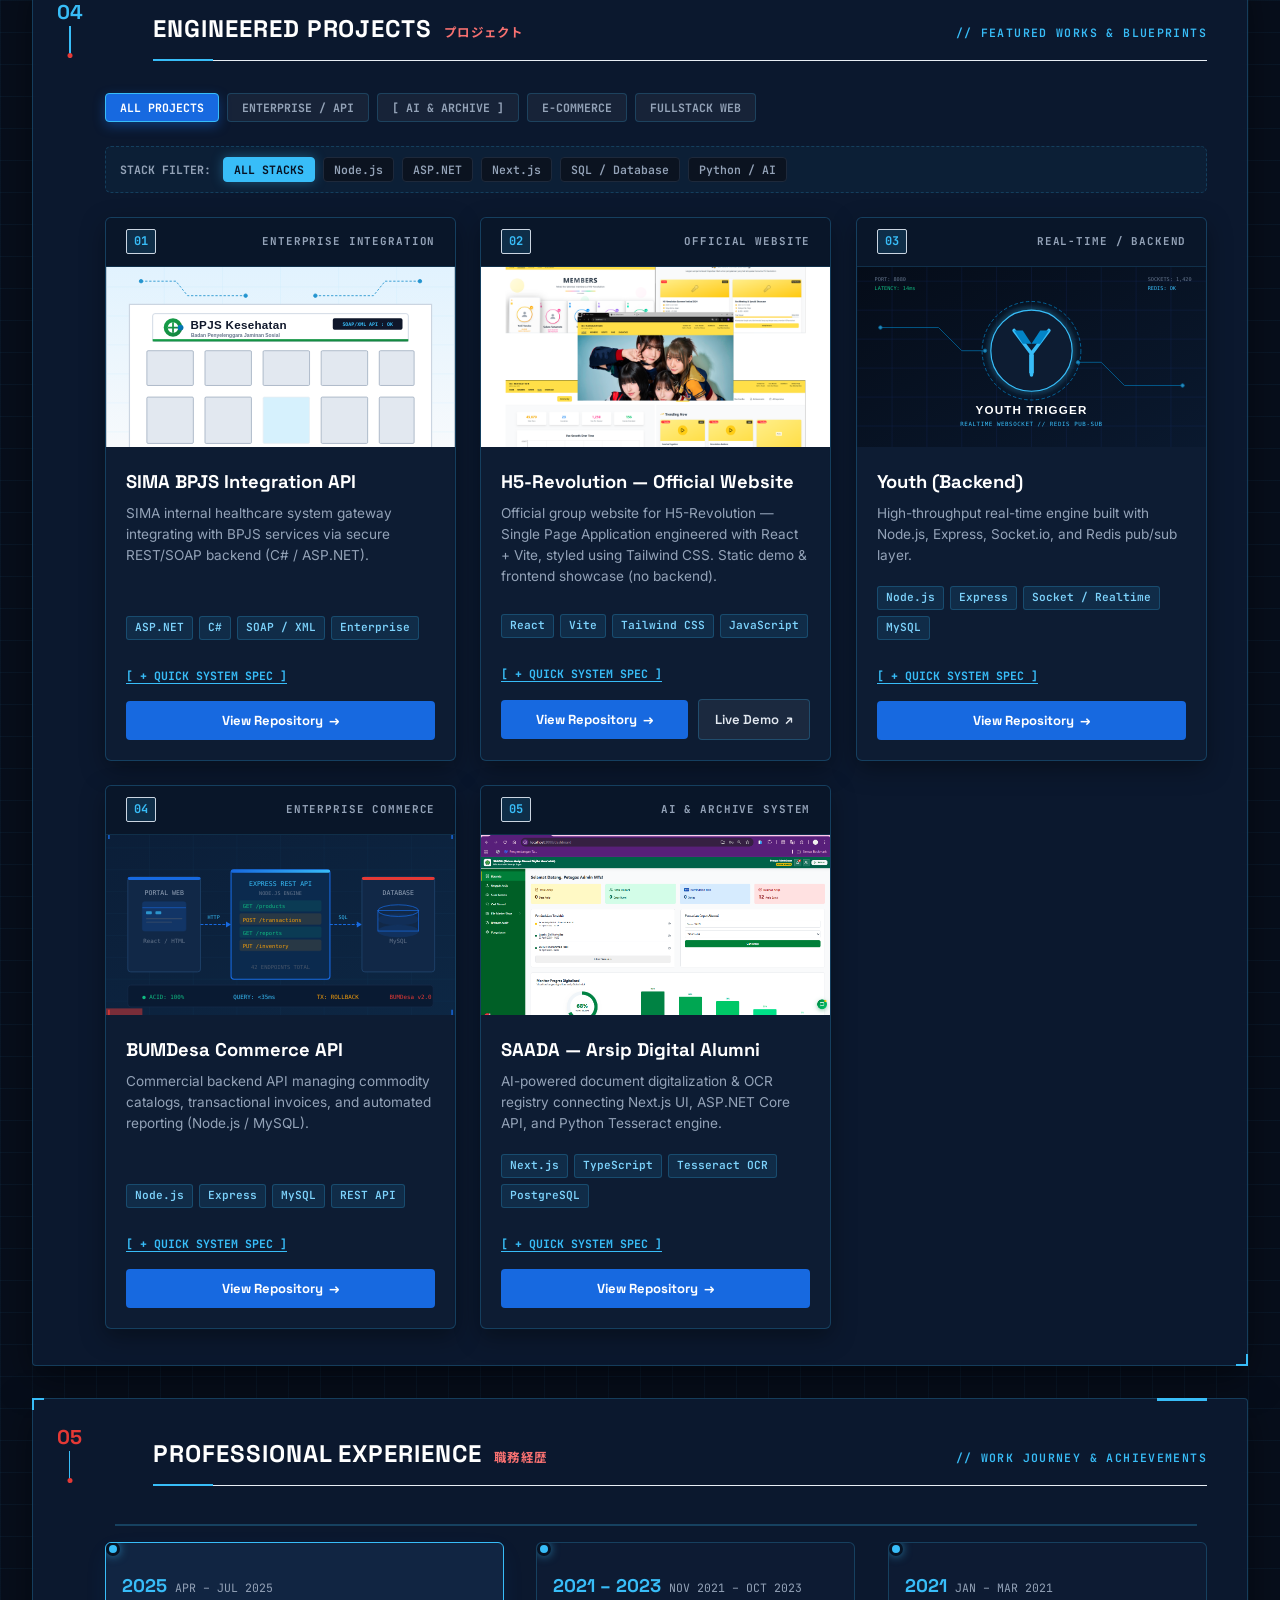
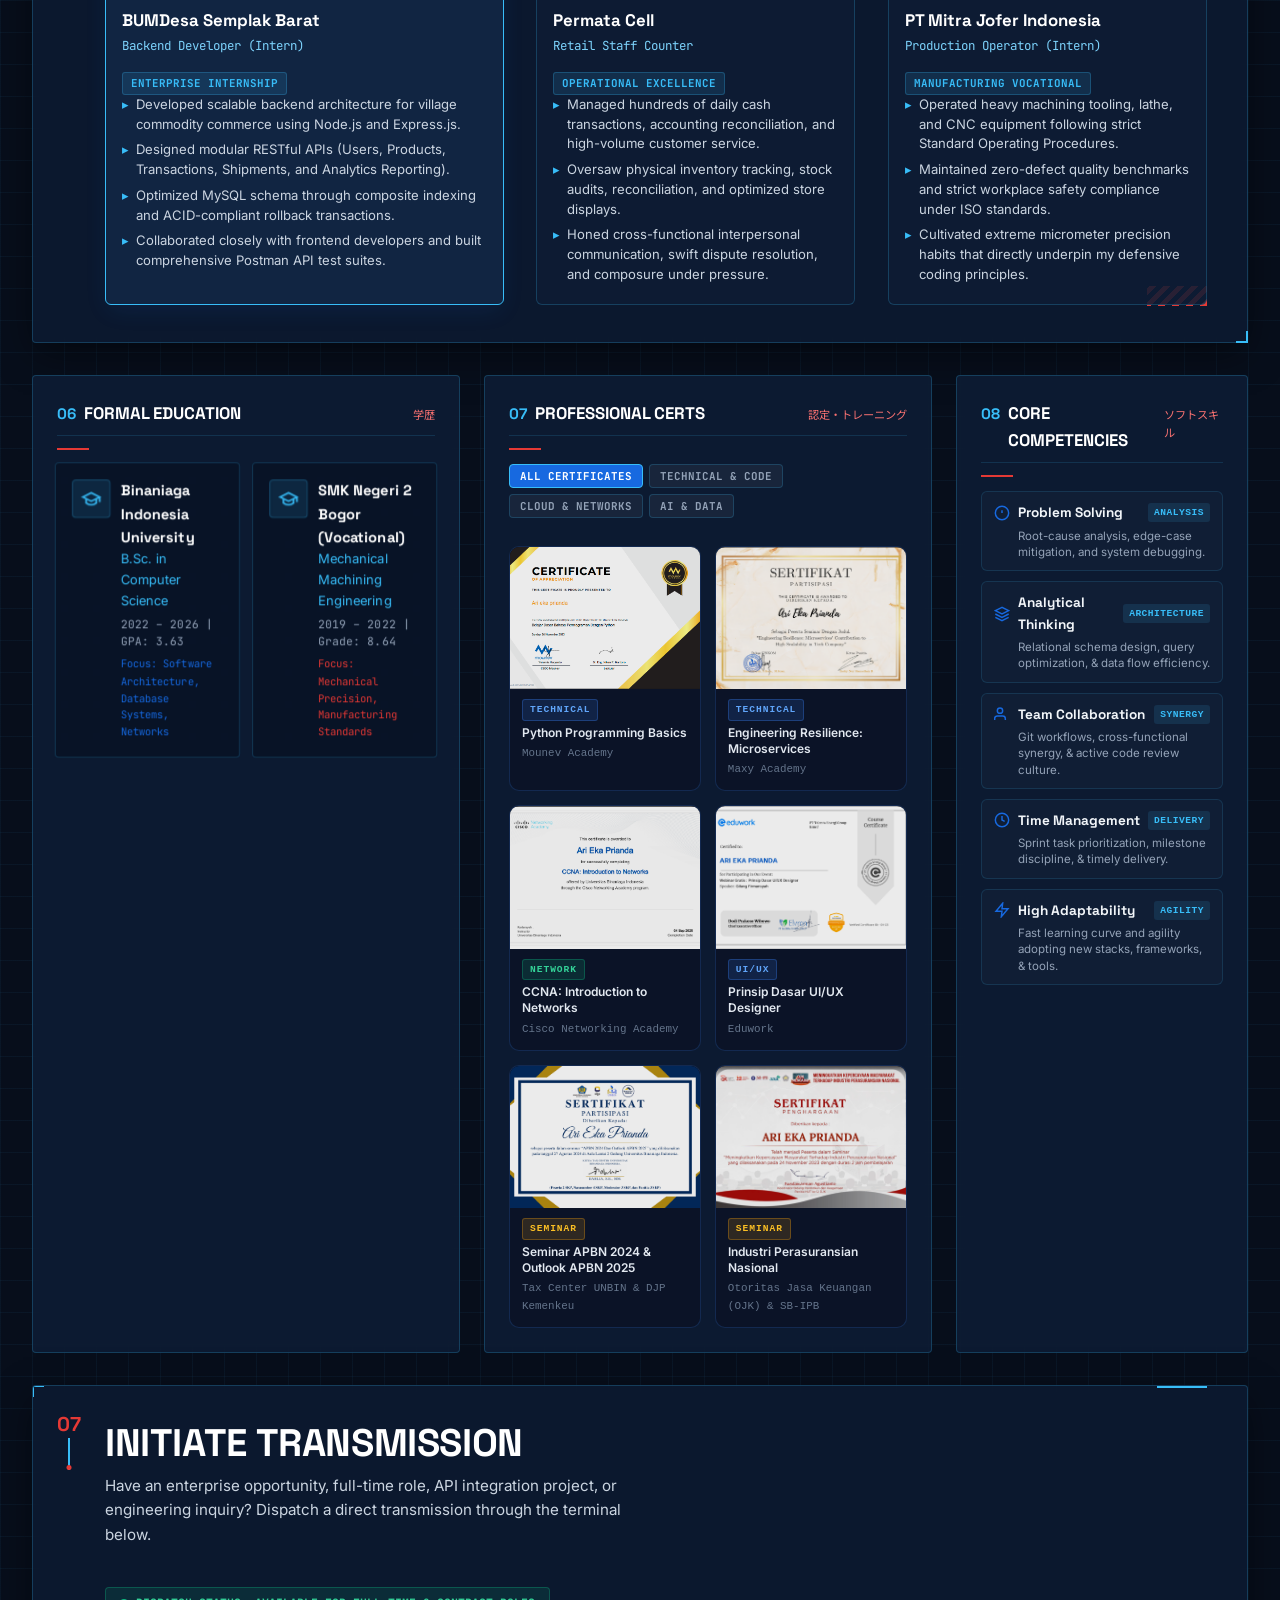
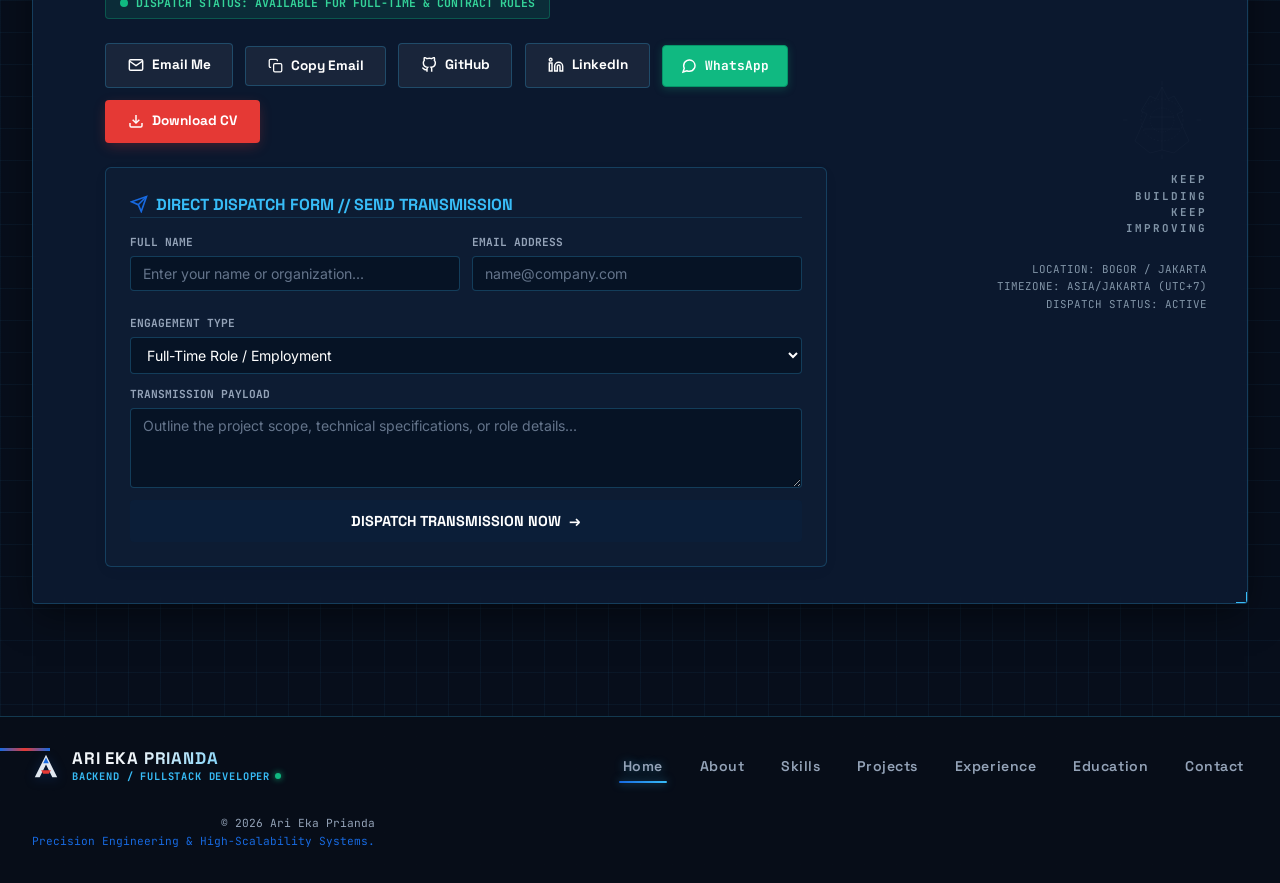
==== commit 74e8fa0e: "feat(navbar): remove clock and CV button, add multi-theme picker dropdown with 5 themes" ====
--- a/index.html
+++ b/index.html
@@ -41,10 +41,14 @@
   <script>
     (function() {
       try {
+        const VALID = ['dark', 'light', 'system', 'cyberpunk', 'solarized'];
         const saved = localStorage.getItem('portfolio_theme');
         const prefersDark = window.matchMedia && window.matchMedia('(prefers-color-scheme: dark)').matches;
-        const theme = saved ? saved : (prefersDark ? 'dark' : 'light');
-        document.documentElement.setAttribute('data-theme', theme);
+        let theme = (saved && VALID.includes(saved)) ? saved : (prefersDark ? 'dark' : 'dark');
+        const effective = (theme === 'system') ? (prefersDark ? 'dark' : 'light') : theme;
+        document.documentElement.setAttribute('data-theme', effective);
+        document.documentElement.classList.add('theme-' + theme);
+        if (effective === 'dark') document.documentElement.classList.add('dark-mode');
       } catch (e) {}
     })();
   </script>
@@ -148,12 +152,6 @@
         </nav>
 
         <div class="nav-actions-group">
-          <!-- Telemetry Clock Badge -->
-          <div class="nav-telemetry-badge" title="Sistem Online — UTC+7" data-i18n-title="nav_telemetry_title">
-            <span class="ping-dot"></span>
-            <span class="tele-time">--:--:--</span>
-          </div>
-
           <!-- Language Switcher (ID / EN / JP) -->
           <div class="lang-switcher-group" role="group" aria-label="Language Selector">
             <button class="lang-switcher-btn active" data-lang="id" aria-pressed="true" title="Bahasa Indonesia">ID</button>
@@ -171,39 +169,68 @@
             <span id="soundToggleLabel" data-i18n="nav_sfx_on">SFX: ON</span>
           </button>
 
-          <!-- Theme Mode Toggle Button -->
-          <button class="btn-theme-toggle framer-magnetic" id="themeToggleBtn" title="Toggle Light / Dark Mode (Press T)" aria-label="Toggle Theme Mode">
-            <svg class="theme-icon-sun" id="themeIconSun" width="14" height="14" viewBox="0 0 24 24" fill="none" stroke="currentColor" stroke-width="2.3" style="display:none;">
-              <circle cx="12" cy="12" r="5"></circle>
-              <line x1="12" y1="1" x2="12" y2="3"></line>
-              <line x1="12" y1="21" x2="12" y2="23"></line>
-              <line x1="4.22" y1="4.22" x2="5.64" y2="5.64"></line>
-              <line x1="18.36" y1="18.36" x2="19.78" y2="19.78"></line>
-              <line x1="1" y1="12" x2="3" y2="12"></line>
-              <line x1="21" y1="12" x2="23" y2="12"></line>
-              <line x1="4.22" y1="19.78" x2="5.64" y2="18.36"></line>
-              <line x1="18.36" y1="5.64" x2="19.78" y2="4.22"></line>
-            </svg>
-            <svg class="theme-icon-moon" id="themeIconMoon" width="14" height="14" viewBox="0 0 24 24" fill="none" stroke="currentColor" stroke-width="2.3">
-              <path d="M21 12.79A9 9 0 1 1 11.21 3 7 7 0 0 0 21 12.79z"></path>
-            </svg>
-            <span id="themeToggleLabel" data-i18n="nav_theme_dark">DARK</span>
-          </button>
+          <!-- Theme Mode Picker (Icon-only with dropdown) -->
+          <div class="theme-picker-wrapper" id="themePickerWrapper">
+            <button class="btn-theme-toggle framer-magnetic" id="themeToggleBtn" title="Change Theme (Press T)" aria-label="Theme Picker" aria-haspopup="true" aria-expanded="false">
+              <!-- Icon renders dynamically via JS -->
+              <svg class="theme-icon-sun" id="themeIconSun" width="16" height="16" viewBox="0 0 24 24" fill="none" stroke="currentColor" stroke-width="2.3" style="display:none;">
+                <circle cx="12" cy="12" r="5"></circle>
+                <line x1="12" y1="1" x2="12" y2="3"></line>
+                <line x1="12" y1="21" x2="12" y2="23"></line>
+                <line x1="4.22" y1="4.22" x2="5.64" y2="5.64"></line>
+                <line x1="18.36" y1="18.36" x2="19.78" y2="19.78"></line>
+                <line x1="1" y1="12" x2="3" y2="12"></line>
+                <line x1="21" y1="12" x2="23" y2="12"></line>
+                <line x1="4.22" y1="19.78" x2="5.64" y2="18.36"></line>
+                <line x1="18.36" y1="5.64" x2="19.78" y2="4.22"></line>
+              </svg>
+              <svg class="theme-icon-moon" id="themeIconMoon" width="16" height="16" viewBox="0 0 24 24" fill="none" stroke="currentColor" stroke-width="2.3" style="display:none;">
+                <path d="M21 12.79A9 9 0 1 1 11.21 3 7 7 0 0 0 21 12.79z"></path>
+              </svg>
+              <svg class="theme-icon-monitor" id="themeIconMonitor" width="16" height="16" viewBox="0 0 24 24" fill="none" stroke="currentColor" stroke-width="2.3" style="display:none;">
+                <rect x="2" y="3" width="20" height="14" rx="2"/>
+                <line x1="8" y1="21" x2="16" y2="21"/>
+                <line x1="12" y1="17" x2="12" y2="21"/>
+              </svg>
+              <svg class="theme-icon-cyber" id="themeIconCyber" width="16" height="16" viewBox="0 0 24 24" fill="none" stroke="currentColor" stroke-width="2.3" style="display:none;">
+                <polygon points="13 2 3 14 12 14 11 22 21 10 12 10 13 2"/>
+              </svg>
+              <svg class="theme-icon-solar" id="themeIconSolar" width="16" height="16" viewBox="0 0 24 24" fill="none" stroke="currentColor" stroke-width="2.3" style="display:none;">
+                <circle cx="12" cy="12" r="4"/>
+                <path d="M12 2v2M12 20v2M4.93 4.93l1.41 1.41M17.66 17.66l1.41 1.41M2 12h2M20 12h2M6.34 17.66l-1.41 1.41M19.07 4.93l-1.41 1.41"/>
+              </svg>
+            </button>
+            <!-- Theme Dropdown Panel -->
+            <div class="theme-dropdown" id="themeDropdown" role="menu" aria-label="Select Theme">
+              <div class="theme-dropdown-header">// SELECT THEME</div>
+              <button class="theme-option" data-theme-pick="dark" role="menuitem">
+                <svg width="14" height="14" viewBox="0 0 24 24" fill="none" stroke="currentColor" stroke-width="2.3"><path d="M21 12.79A9 9 0 1 1 11.21 3 7 7 0 0 0 21 12.79z"></path></svg>
+                <span>Dark</span>
+              </button>
+              <button class="theme-option" data-theme-pick="light" role="menuitem">
+                <svg width="14" height="14" viewBox="0 0 24 24" fill="none" stroke="currentColor" stroke-width="2.3"><circle cx="12" cy="12" r="5"/><line x1="12" y1="1" x2="12" y2="3"/><line x1="12" y1="21" x2="12" y2="23"/><line x1="4.22" y1="4.22" x2="5.64" y2="5.64"/><line x1="18.36" y1="18.36" x2="19.78" y2="19.78"/><line x1="1" y1="12" x2="3" y2="12"/><line x1="21" y1="12" x2="23" y2="12"/><line x1="4.22" y1="19.78" x2="5.64" y2="18.36"/><line x1="18.36" y1="5.64" x2="19.78" y2="4.22"/></svg>
+                <span>Light</span>
+              </button>
+              <button class="theme-option" data-theme-pick="system" role="menuitem">
+                <svg width="14" height="14" viewBox="0 0 24 24" fill="none" stroke="currentColor" stroke-width="2.3"><rect x="2" y="3" width="20" height="14" rx="2"/><line x1="8" y1="21" x2="16" y2="21"/><line x1="12" y1="17" x2="12" y2="21"/></svg>
+                <span>System</span>
+              </button>
+              <button class="theme-option" data-theme-pick="cyberpunk" role="menuitem">
+                <svg width="14" height="14" viewBox="0 0 24 24" fill="none" stroke="currentColor" stroke-width="2.3"><polygon points="13 2 3 14 12 14 11 22 21 10 12 10 13 2"/></svg>
+                <span>Cyberpunk</span>
+              </button>
+              <button class="theme-option" data-theme-pick="solarized" role="menuitem">
+                <svg width="14" height="14" viewBox="0 0 24 24" fill="none" stroke="currentColor" stroke-width="2.3"><circle cx="12" cy="12" r="4"/><path d="M12 2v2M12 20v2M4.93 4.93l1.41 1.41M17.66 17.66l1.41 1.41M2 12h2M20 12h2M6.34 17.66l-1.41 1.41M19.07 4.93l-1.41 1.41"/></svg>
+                <span>Solarized</span>
+              </button>
+            </div>
+          </div>
 
           <!-- Tactical CLI Terminal Launcher -->
           <button class="btn-cli-toggle framer-magnetic" id="cliToggleBtn" title="Launch Tactical CLI Console (Press ` or ~)" aria-label="Open CLI Console">
             <span style="color:#10b981; font-weight:800;">&gt;_</span>
             <span>CLI</span>
           </button>
-
-          <a href="#download-cv" class="btn-nav-cv trigger-cv-download framer-magnetic">
-            <svg width="15" height="15" viewBox="0 0 24 24" fill="none" stroke="currentColor" stroke-width="2.5">
-              <path d="M21 15v4a2 2 0 0 1-2 2H5a2 2 0 0 1-2-2v-4"></path>
-              <polyline points="7 10 12 15 17 10"></polyline>
-              <line x1="12" y1="15" x2="12" y2="3"></line>
-            </svg>
-            <span data-i18n="nav_cv">Unduh CV</span>
-          </a>
 
           <!-- Mobile Menu Hamburger Button -->
           <button class="mobile-menu-btn" id="mobileMenuBtn" aria-label="Toggle Navigation Drawer">
--- a/css/dark-theme.css
+++ b/css/dark-theme.css
@@ -16,42 +16,119 @@
               stroke 0.25s ease !important;
 }
 
-/* Theme Toggle Button in Desktop Header */
+/* Theme Toggle Button in Desktop Header — Icon Only */
 .btn-theme-toggle {
   display: inline-flex;
   align-items: center;
-  gap: 6px;
-  padding: 6px 12px;
+  justify-content: center;
+  width: 36px;
+  height: 36px;
+  padding: 0;
   background: #ffffff;
   border: 1px solid #cbd5e1;
   border-radius: 4px;
-  font-family: 'JetBrains Mono', monospace;
-  font-size: 0.72rem;
-  font-weight: 700;
   color: #0b1e38;
   cursor: pointer;
   transition: all 0.2s ease;
+  position: relative;
 }
 
 .btn-theme-toggle:hover {
   border-color: #1769e0;
   color: #1769e0;
-  background: rgba(23, 105, 224, 0.04);
+  background: rgba(23, 105, 224, 0.06);
 }
 
 .theme-icon-sun,
-.theme-icon-moon {
+.theme-icon-moon,
+.theme-icon-monitor,
+.theme-icon-cyber,
+.theme-icon-solar {
   transition: transform 0.3s ease;
   flex-shrink: 0;
-}
-
-.btn-theme-toggle:hover .theme-icon-sun {
-  transform: rotate(35deg);
-}
-
-.btn-theme-toggle:hover .theme-icon-moon {
-  transform: rotate(-15deg);
-}
+  pointer-events: none;
+}
+
+.btn-theme-toggle:hover .theme-icon-sun   { transform: rotate(35deg) scale(1.15); }
+.btn-theme-toggle:hover .theme-icon-moon  { transform: rotate(-15deg) scale(1.1); }
+.btn-theme-toggle:hover .theme-icon-monitor { transform: scale(1.15); }
+.btn-theme-toggle:hover .theme-icon-cyber { transform: scale(1.2); }
+.btn-theme-toggle:hover .theme-icon-solar { transform: rotate(30deg) scale(1.15); }
+
+/* ── Theme Picker Wrapper & Dropdown ── */
+.theme-picker-wrapper {
+  position: relative;
+  display: inline-flex;
+}
+
+.theme-dropdown {
+  position: absolute;
+  top: calc(100% + 8px);
+  right: 0;
+  min-width: 160px;
+  background: #ffffff;
+  border: 1px solid #cbd5e1;
+  border-radius: 6px;
+  box-shadow: 0 12px 28px rgba(11, 30, 56, 0.14);
+  z-index: 9999;
+  overflow: hidden;
+  opacity: 0;
+  visibility: hidden;
+  transform: translateY(-6px) scale(0.97);
+  transition: opacity 0.2s ease, transform 0.2s ease, visibility 0.2s ease;
+}
+
+.theme-dropdown.open {
+  opacity: 1;
+  visibility: visible;
+  transform: translateY(0) scale(1);
+}
+
+.theme-dropdown-header {
+  font-family: 'JetBrains Mono', monospace;
+  font-size: 0.65rem;
+  font-weight: 700;
+  color: #1769e0;
+  letter-spacing: 0.08em;
+  padding: 8px 12px 6px;
+  border-bottom: 1px solid #e2e8f0;
+}
+
+.theme-option {
+  display: flex;
+  align-items: center;
+  gap: 8px;
+  width: 100%;
+  padding: 8px 12px;
+  font-family: 'JetBrains Mono', monospace;
+  font-size: 0.75rem;
+  font-weight: 600;
+  color: #334155;
+  background: transparent;
+  border: none;
+  cursor: pointer;
+  transition: background 0.15s ease, color 0.15s ease;
+  text-align: left;
+}
+
+.theme-option:hover {
+  background: rgba(23, 105, 224, 0.07);
+  color: #1769e0;
+}
+
+.theme-option.active {
+  background: rgba(23, 105, 224, 0.1);
+  color: #1769e0;
+}
+
+.theme-option.active::after {
+  content: '✓';
+  margin-left: auto;
+  font-size: 0.7rem;
+  color: #10b981;
+  font-weight: 800;
+}
+
 
 /* ==========================================================================
    DARK THEME SYSTEM TOKENS & OVERRIDES
@@ -1059,6 +1136,11 @@
   color: #0b1e38 !important;
 }
 
+[data-theme="light"] .theme-dropdown {
+  background: #ffffff !important;
+  border-color: #e2e8f0 !important;
+}
+
 [data-theme="light"] .section-title  { color: #0b1e38 !important; }
 [data-theme="light"] .section-subtitle { color: #475569 !important; }
 
@@ -1097,3 +1179,193 @@
 [data-theme="light"] .error-card     { background: #ffffff !important; border-color: #e2e8f0 !important; }
 [data-theme="light"] .error-headline { color: #0b1e38 !important; }
 [data-theme="light"] .error-desc     { color: #475569 !important; }
+
+/* ==========================================================================
+   DARK THEME — THEME PICKER DROPDOWN OVERRIDES
+   ========================================================================== */
+[data-theme="dark"] .btn-theme-toggle {
+  background: #0d223f !important;
+  border-color: rgba(56, 189, 248, 0.25) !important;
+  color: #e2e8f0 !important;
+}
+
+[data-theme="dark"] .btn-theme-toggle:hover {
+  border-color: #38bdf8 !important;
+  color: #38bdf8 !important;
+  background: rgba(56, 189, 248, 0.08) !important;
+}
+
+[data-theme="dark"] .theme-dropdown {
+  background: #0d223f !important;
+  border-color: rgba(56, 189, 248, 0.2) !important;
+  box-shadow: 0 12px 28px rgba(0, 0, 0, 0.4) !important;
+}
+
+[data-theme="dark"] .theme-dropdown-header {
+  color: #38bdf8 !important;
+  border-bottom-color: rgba(56, 189, 248, 0.15) !important;
+}
+
+[data-theme="dark"] .theme-option {
+  color: #cbd5e1 !important;
+}
+
+[data-theme="dark"] .theme-option:hover {
+  background: rgba(56, 189, 248, 0.1) !important;
+  color: #38bdf8 !important;
+}
+
+[data-theme="dark"] .theme-option.active {
+  background: rgba(56, 189, 248, 0.12) !important;
+  color: #38bdf8 !important;
+}
+
+/* ==========================================================================
+   CYBERPUNK THEME
+   ========================================================================== */
+.theme-cyberpunk,
+.theme-cyberpunk body {
+  --bg-main: #0a0014;
+  --bg-subtle: #120020;
+  --bg-card: #1a0030;
+  --primary-navy: #f0e6ff;
+  --accent-blue: #c084fc;
+  --accent-blue-light: rgba(192, 132, 252, 0.15);
+  --accent-red: #f97316;
+  --border-tech: rgba(192, 132, 252, 0.3);
+  --text-primary: #f0e6ff;
+  --text-secondary: #c4b5fd;
+  --text-muted: #a78bfa;
+  background-color: #0a0014 !important;
+  color: #f0e6ff !important;
+}
+
+[data-theme="cyberpunk"] body { background-color: #0a0014 !important; }
+
+[data-theme="cyberpunk"] .navbar {
+  background: rgba(10, 0, 20, 0.96) !important;
+  border-bottom-color: rgba(192, 132, 252, 0.4) !important;
+}
+
+[data-theme="cyberpunk"] .mecha-panel,
+[data-theme="cyberpunk"] .project-card,
+[data-theme="cyberpunk"] .skill-bubble {
+  background: rgba(26, 0, 48, 0.9) !important;
+  border-color: rgba(192, 132, 252, 0.25) !important;
+  color: #f0e6ff !important;
+}
+
+[data-theme="cyberpunk"] .btn-theme-toggle {
+  background: #1a0030 !important;
+  border-color: rgba(192, 132, 252, 0.35) !important;
+  color: #c084fc !important;
+}
+
+[data-theme="cyberpunk"] .btn-theme-toggle:hover {
+  border-color: #c084fc !important;
+  color: #f0abfc !important;
+  background: rgba(192, 132, 252, 0.12) !important;
+}
+
+[data-theme="cyberpunk"] .theme-dropdown {
+  background: #1a0030 !important;
+  border-color: rgba(192, 132, 252, 0.3) !important;
+  box-shadow: 0 12px 28px rgba(192, 132, 252, 0.25) !important;
+}
+
+[data-theme="cyberpunk"] .theme-dropdown-header {
+  color: #c084fc !important;
+  border-bottom-color: rgba(192, 132, 252, 0.2) !important;
+}
+
+[data-theme="cyberpunk"] .theme-option { color: #c4b5fd !important; }
+[data-theme="cyberpunk"] .theme-option:hover { background: rgba(192,132,252,0.12) !important; color: #f0abfc !important; }
+[data-theme="cyberpunk"] .theme-option.active { background: rgba(192,132,252,0.15) !important; color: #f0abfc !important; }
+
+[data-theme="cyberpunk"] .nav-link { color: #c4b5fd !important; }
+[data-theme="cyberpunk"] .nav-link:hover,
+[data-theme="cyberpunk"] .nav-link.active { color: #c084fc !important; }
+
+[data-theme="cyberpunk"] .panel-title,
+[data-theme="cyberpunk"] .hero-name-title { color: #f0e6ff !important; }
+
+[data-theme="cyberpunk"] .lang-switcher-btn.active {
+  background: #c084fc !important;
+  color: #0a0014 !important;
+  border-color: #c084fc !important;
+}
+
+/* ==========================================================================
+   SOLARIZED THEME (Warm, cozy aesthetic)
+   ========================================================================== */
+.theme-solarized,
+.theme-solarized body {
+  --bg-main: #fdf6e3;
+  --bg-subtle: #eee8d5;
+  --bg-card: #ffffff;
+  --primary-navy: #073642;
+  --accent-blue: #268bd2;
+  --accent-blue-light: rgba(38, 139, 210, 0.12);
+  --accent-red: #dc322f;
+  --border-tech: rgba(38, 139, 210, 0.25);
+  --text-primary: #073642;
+  --text-secondary: #586e75;
+  --text-muted: #93a1a1;
+  background-color: #fdf6e3 !important;
+  color: #073642 !important;
+}
+
+[data-theme="solarized"] body { background-color: #fdf6e3 !important; }
+
+[data-theme="solarized"] .navbar {
+  background: rgba(253, 246, 227, 0.97) !important;
+  border-bottom-color: rgba(38, 139, 210, 0.3) !important;
+}
+
+[data-theme="solarized"] .mecha-panel,
+[data-theme="solarized"] .project-card {
+  background: #ffffff !important;
+  border-color: rgba(38, 139, 210, 0.2) !important;
+  color: #073642 !important;
+}
+
+[data-theme="solarized"] .btn-theme-toggle {
+  background: #eee8d5 !important;
+  border-color: #b58900 !important;
+  color: #073642 !important;
+}
+
+[data-theme="solarized"] .btn-theme-toggle:hover {
+  border-color: #268bd2 !important;
+  color: #268bd2 !important;
+  background: rgba(38,139,210,0.08) !important;
+}
+
+[data-theme="solarized"] .theme-dropdown {
+  background: #fdf6e3 !important;
+  border-color: rgba(38, 139, 210, 0.3) !important;
+  box-shadow: 0 12px 28px rgba(7, 54, 66, 0.12) !important;
+}
+
+[data-theme="solarized"] .theme-dropdown-header {
+  color: #268bd2 !important;
+  border-bottom-color: rgba(38, 139, 210, 0.2) !important;
+}
+
+[data-theme="solarized"] .theme-option { color: #586e75 !important; }
+[data-theme="solarized"] .theme-option:hover { background: rgba(38,139,210,0.08) !important; color: #268bd2 !important; }
+[data-theme="solarized"] .theme-option.active { background: rgba(38,139,210,0.1) !important; color: #268bd2 !important; }
+
+[data-theme="solarized"] .nav-link { color: #586e75 !important; }
+[data-theme="solarized"] .nav-link:hover,
+[data-theme="solarized"] .nav-link.active { color: #268bd2 !important; }
+
+[data-theme="solarized"] .panel-title,
+[data-theme="solarized"] .hero-name-title { color: #073642 !important; }
+
+[data-theme="solarized"] .lang-switcher-btn.active {
+  background: #268bd2 !important;
+  color: #fdf6e3 !important;
+  border-color: #268bd2 !important;
+}
+
--- a/css/landing-upgrade.css
+++ b/css/landing-upgrade.css
@@ -42,6 +42,11 @@
 /* Brand Logo Upgrade */
 .brand {
   position: relative;
+  display: flex !important;
+  align-items: center !important;
+  gap: 12px !important;
+  text-decoration: none;
+  flex-shrink: 0 !important;
   transition: transform 0.2s ease;
 }
 
@@ -50,6 +55,7 @@
 }
 
 .brand svg {
+  flex-shrink: 0 !important;
   filter: drop-shadow(0 2px 6px rgba(23, 105, 224, 0.25));
   transition: filter 0.3s ease, transform 0.3s ease;
 }
@@ -59,10 +65,20 @@
   filter: drop-shadow(0 0 10px rgba(23, 105, 224, 0.55));
 }
 
+.brand-text {
+  display: flex;
+  flex-direction: column;
+  justify-content: center;
+  flex-shrink: 0;
+}
+
 .brand-name {
   font-family: 'Space Grotesk', sans-serif;
   font-weight: 800;
-  letter-spacing: 0.06em;
+  font-size: 1.05rem;
+  letter-spacing: 0.05em;
+  white-space: nowrap !important;
+  line-height: 1.15;
   background: linear-gradient(135deg, #0b1e38 30%, #1769e0 100%);
   -webkit-background-clip: text;
   background-clip: text;
@@ -81,7 +97,9 @@
   position: relative;
   display: inline-flex;
   align-items: center;
-  gap: 4px;
+  gap: 5px;
+  white-space: nowrap !important;
+  line-height: 1.2;
 }
 
 .brand-role::after {
@@ -93,11 +111,48 @@
   border-radius: 50%;
   box-shadow: 0 0 6px #10b981;
   animation: radarBlip 2s infinite ease-in-out;
+  flex-shrink: 0;
 }
 
 /* Nav Links Active Line & Hover Micro-Glow */
 .nav-links {
-  gap: 2.25rem;
+  gap: 1.8rem;
+  margin: 0;
+  padding: 0;
+  display: flex;
+  align-items: center;
+  list-style: none;
+  flex-shrink: 0;
+}
+
+@media (max-width: 1200px) {
+  .nav-links {
+    gap: 1.25rem;
+  }
+  .navbar-container {
+    padding: 0.75rem 1.25rem;
+  }
+}
+
+@media (max-width: 1050px) {
+  .nav-links {
+    gap: 0.9rem;
+  }
+  .nav-link {
+    font-size: 0.82rem;
+  }
+}
+
+@media (max-width: 960px) {
+  .nav-links {
+    display: none !important;
+  }
+  .mobile-menu-btn {
+    display: flex !important;
+  }
+  .mobile-nav-panel {
+    display: block !important;
+  }
 }
 
 .nav-link {
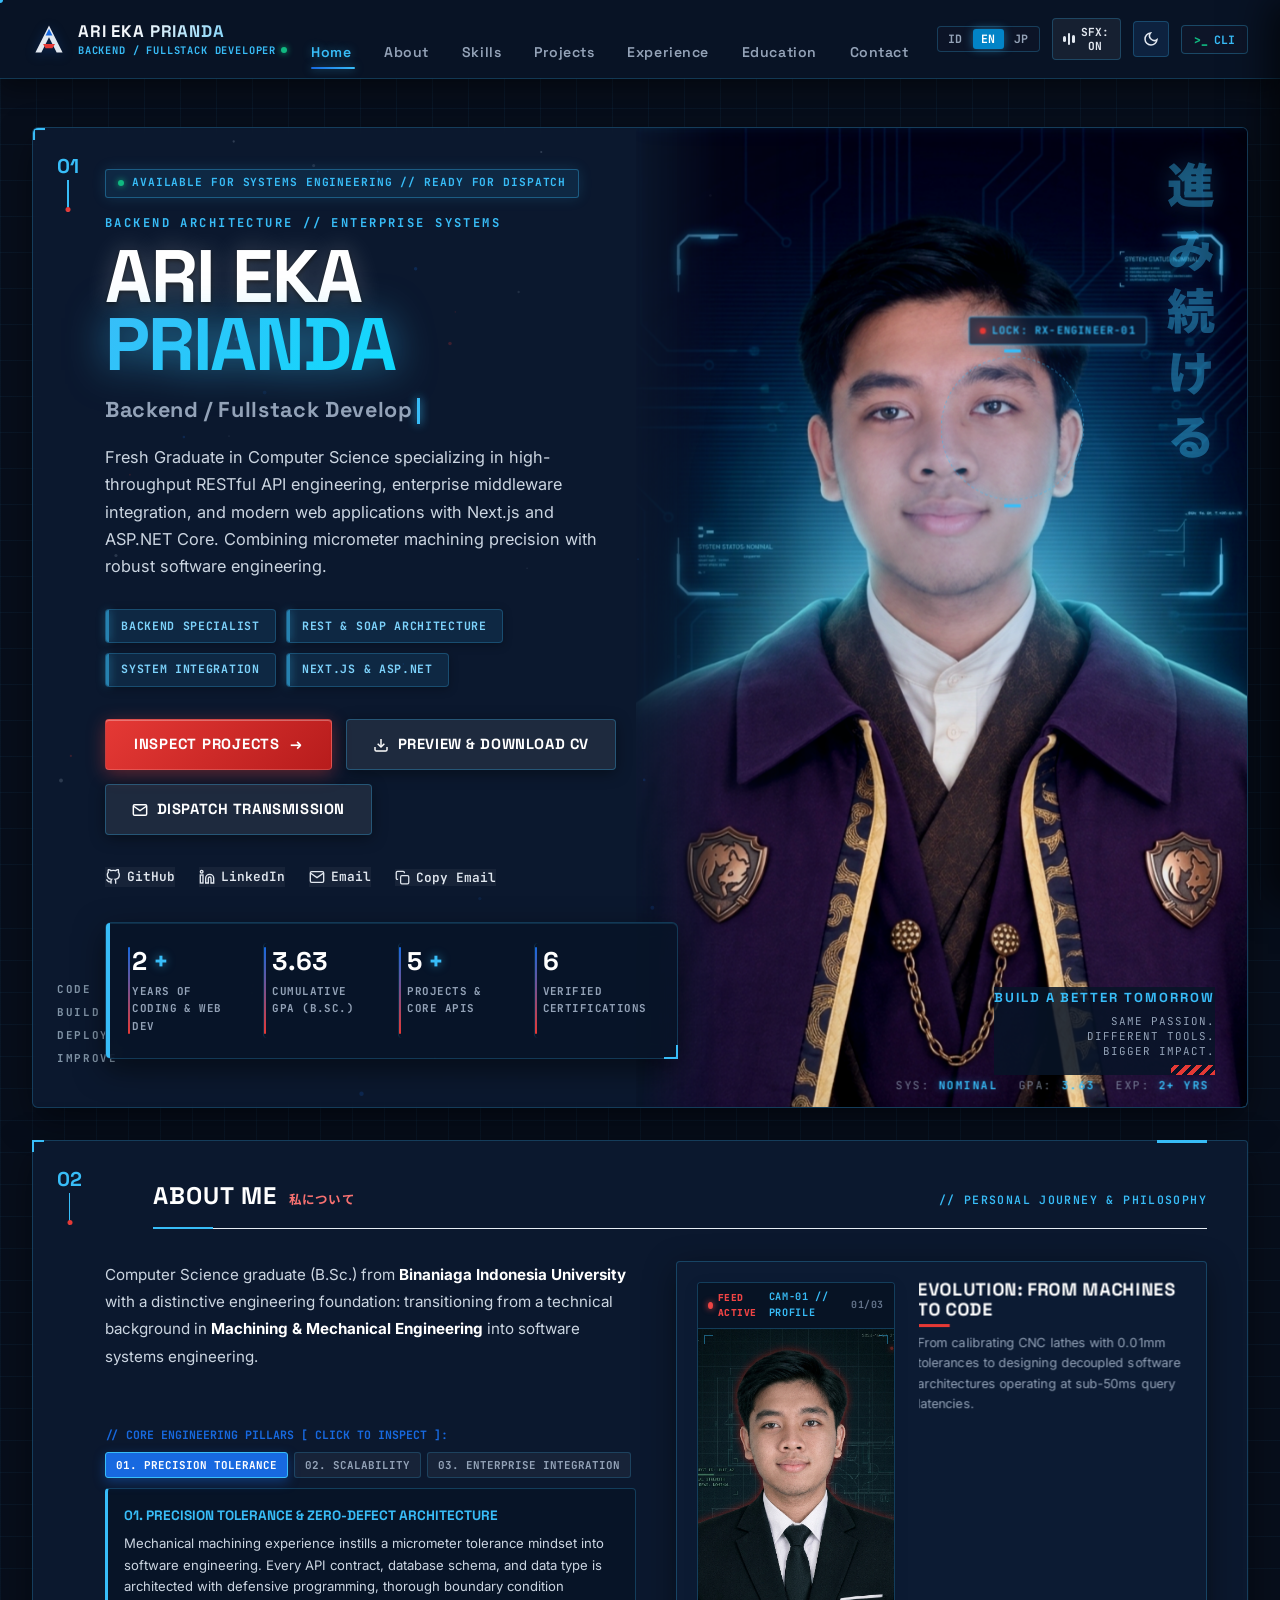
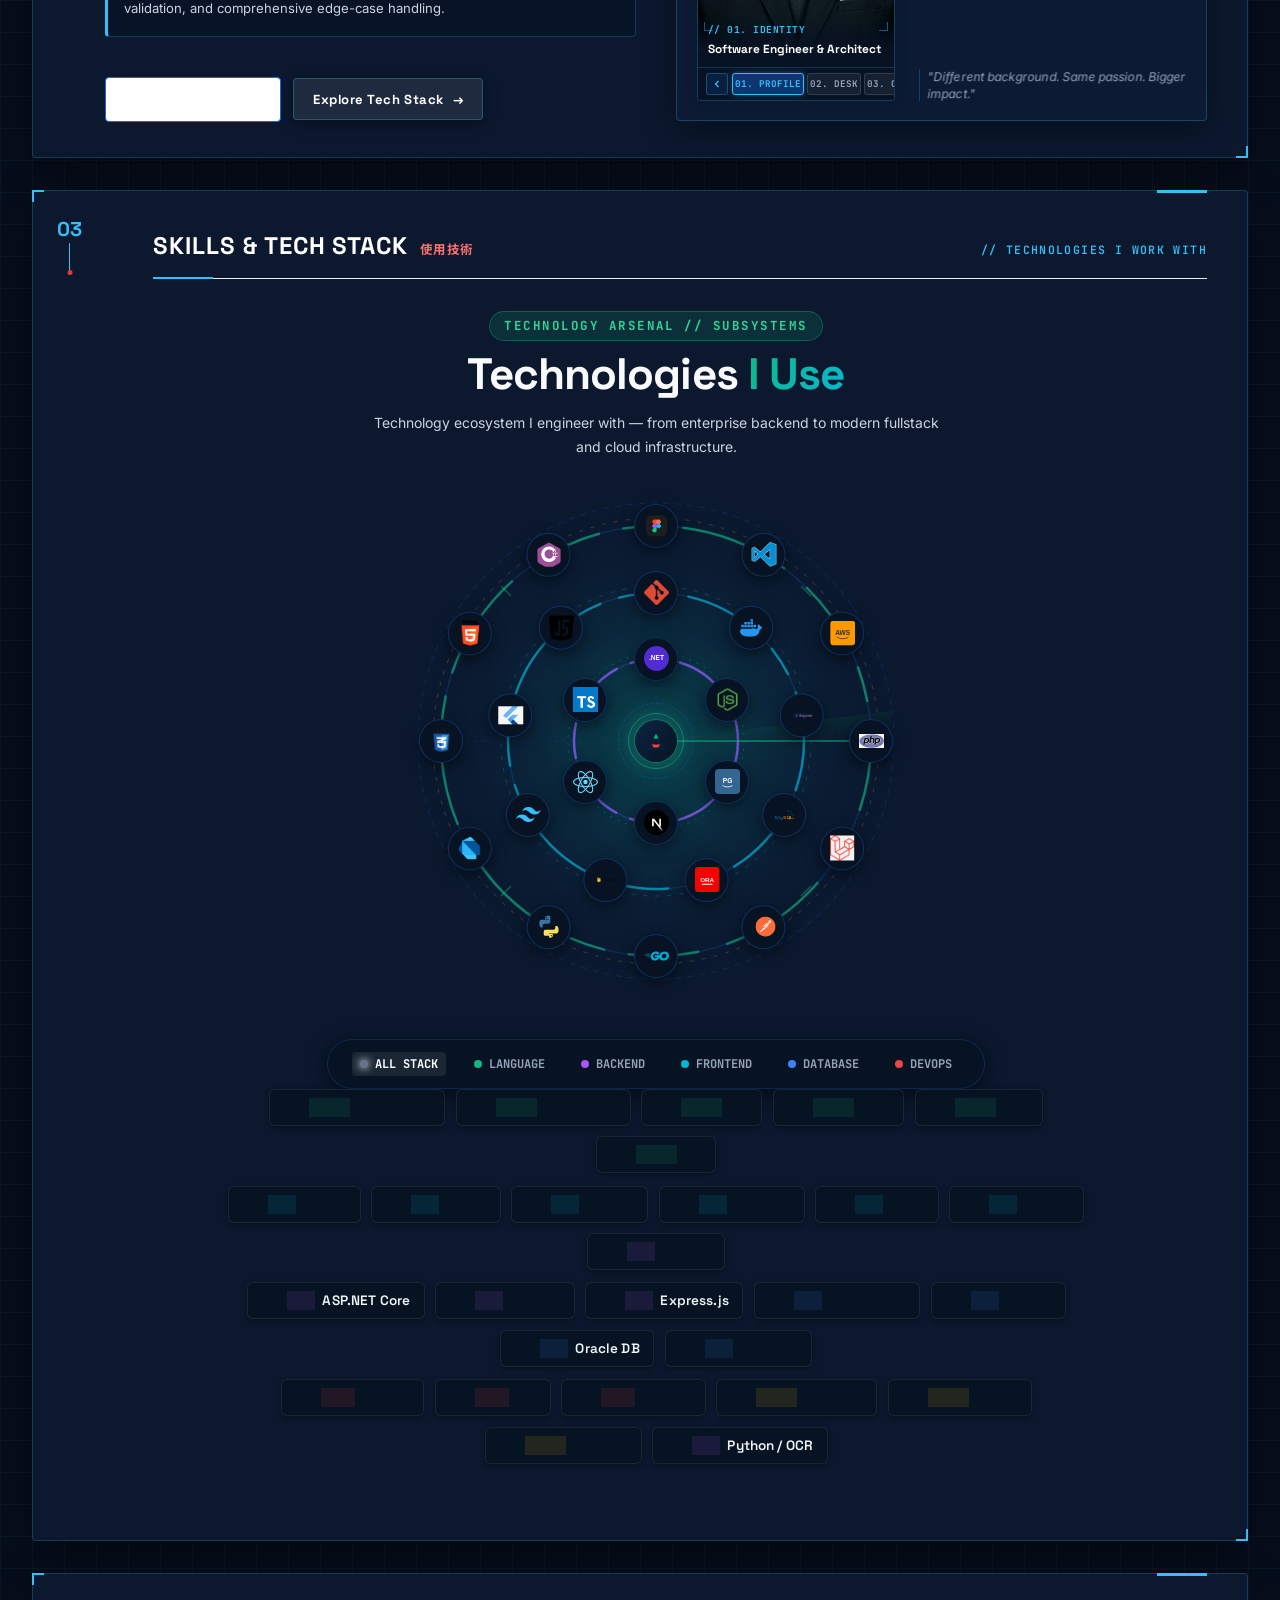
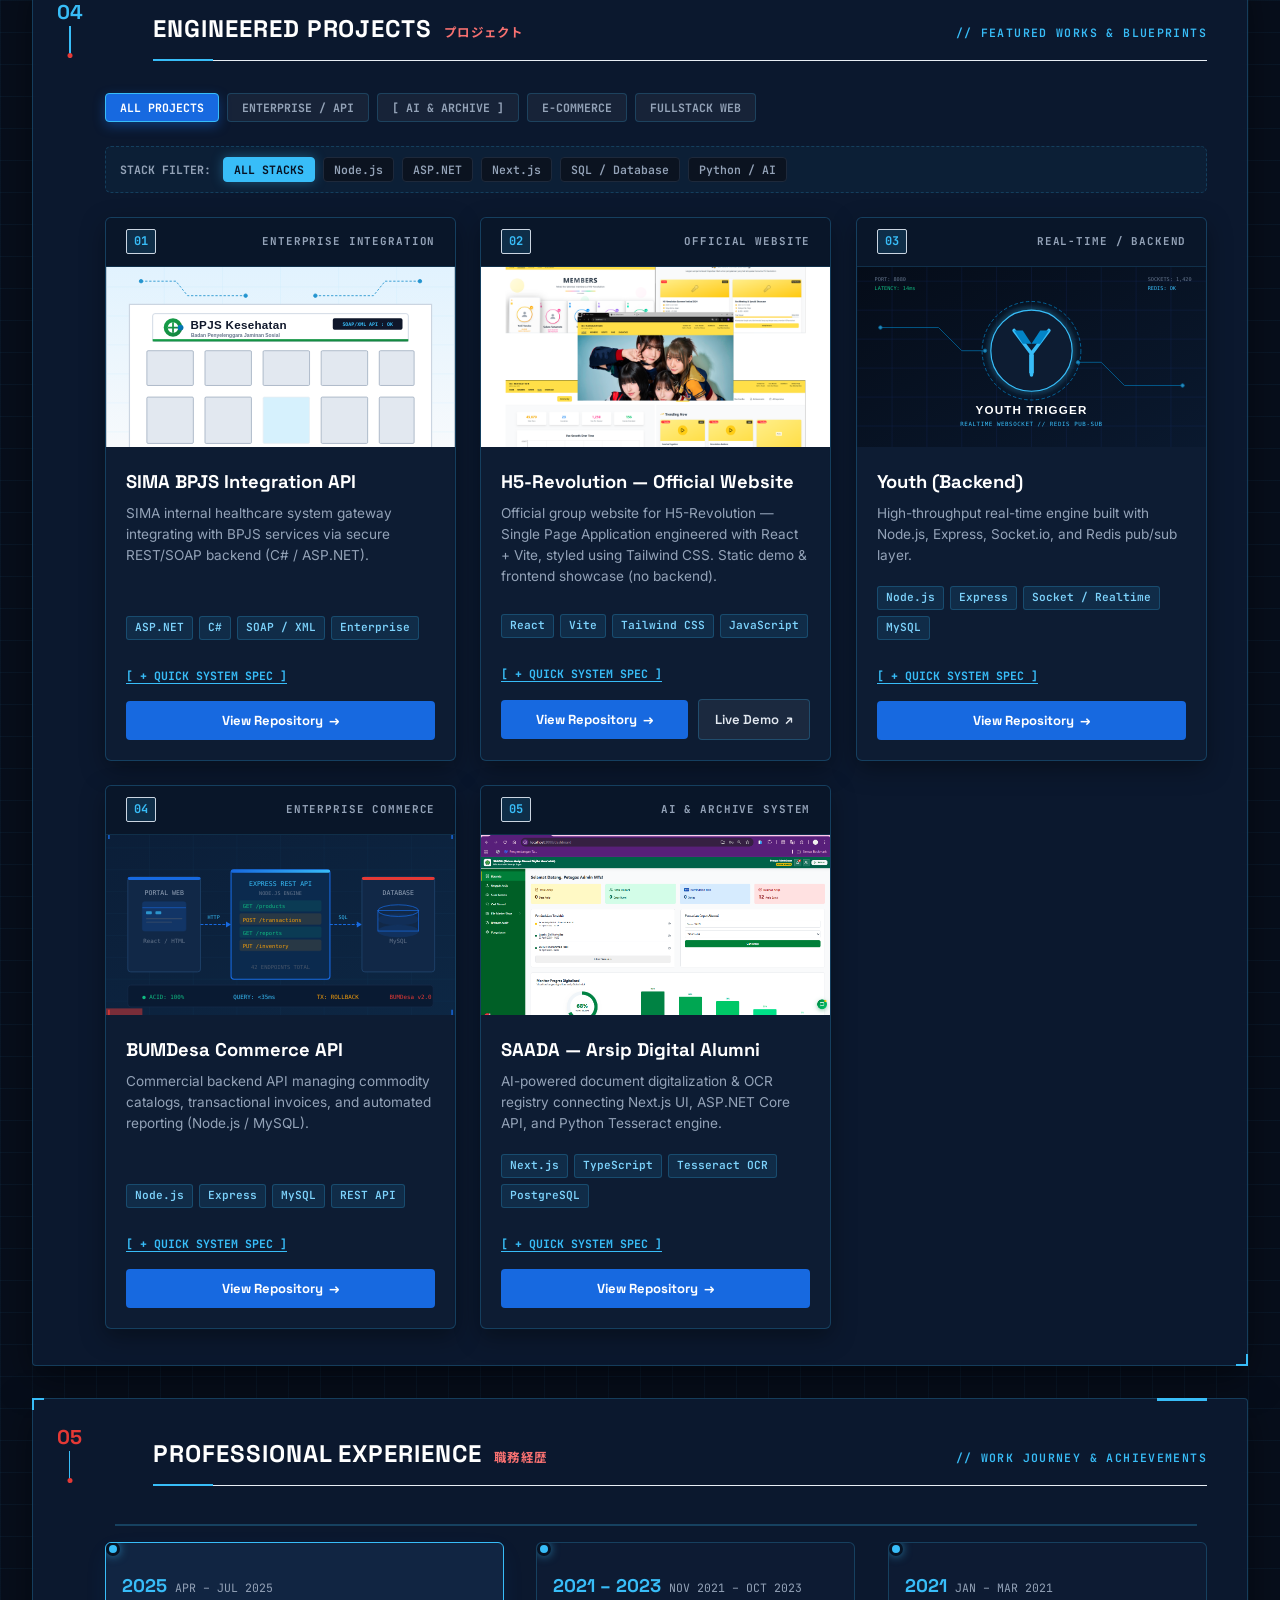
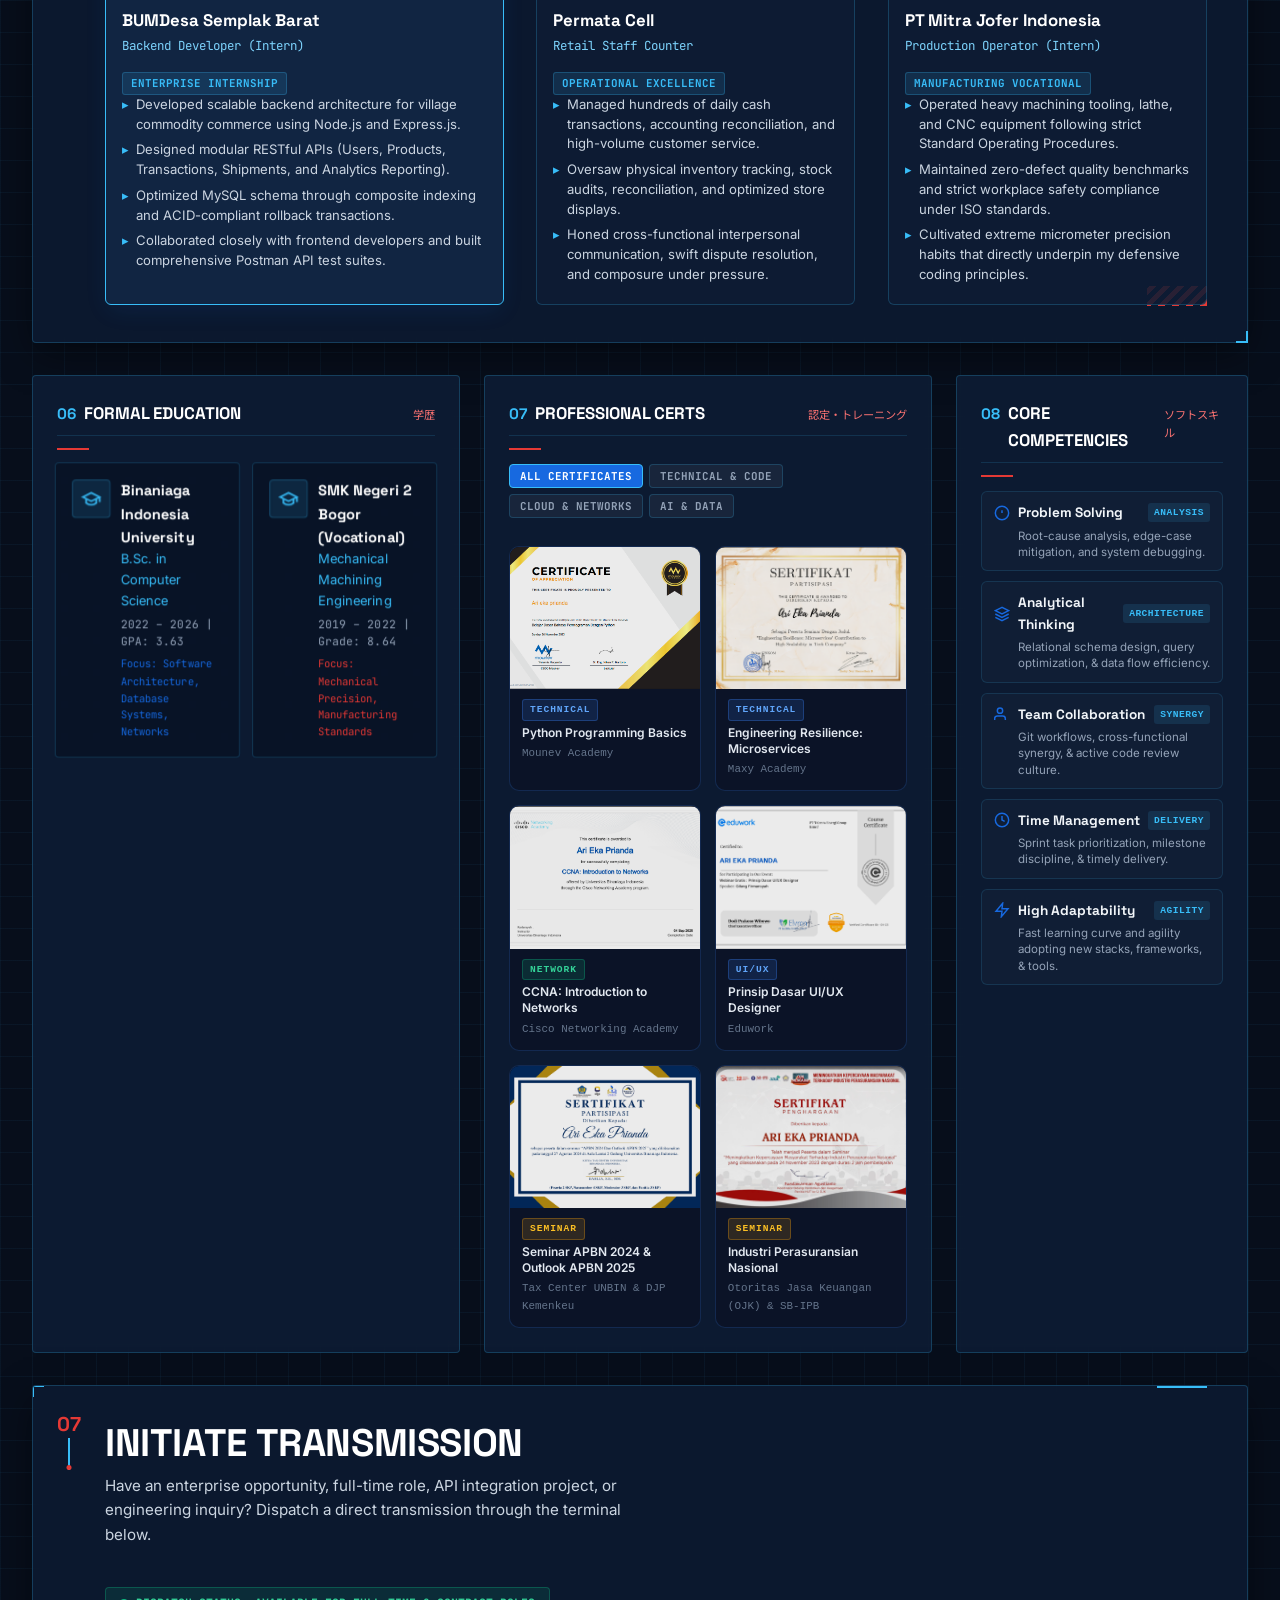
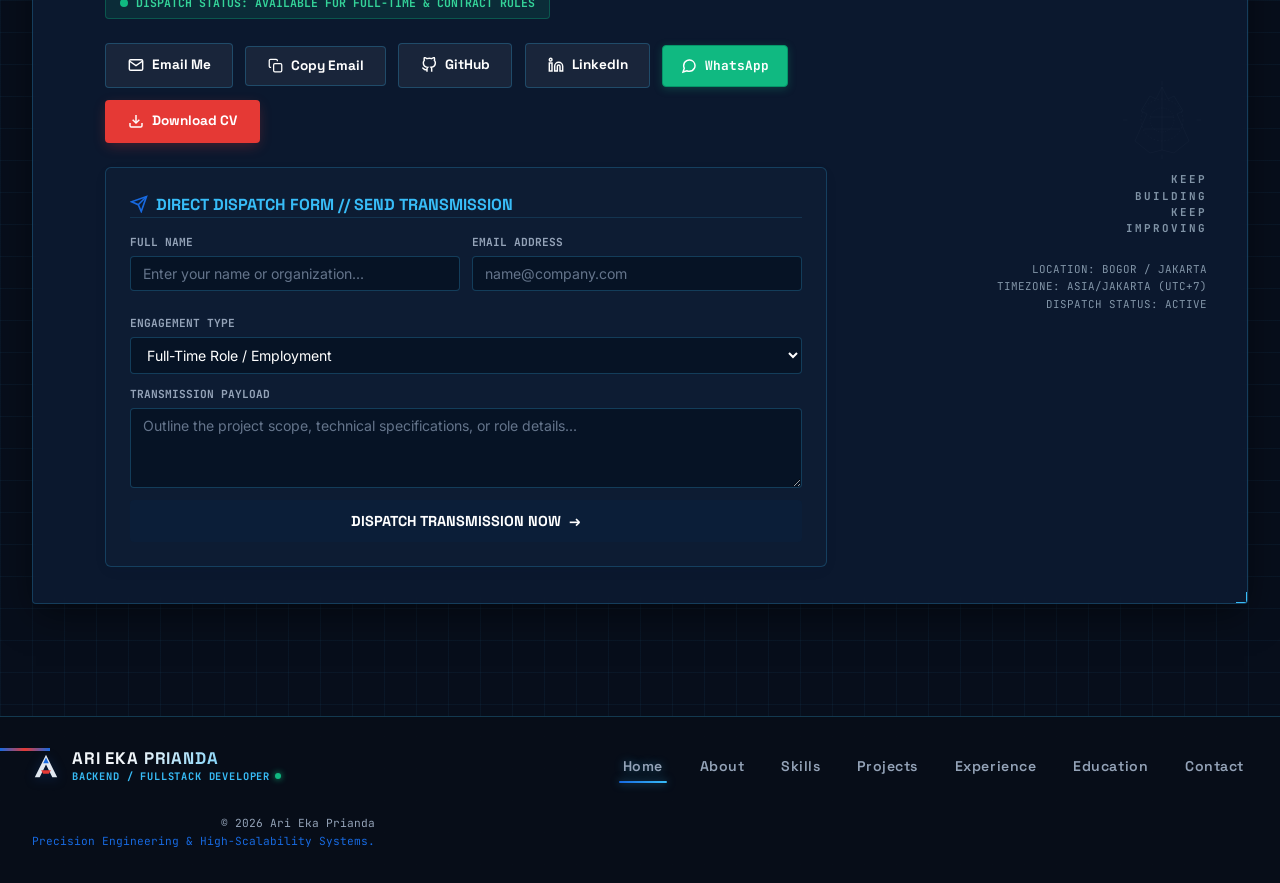
==== commit 5832a255: "fix(navbar-mobile): improve mobile navbar & drawer layout, add tactical close button, 5-theme select" ====
--- a/index.html
+++ b/index.html
@@ -242,10 +242,23 @@
       </div>
     </header>
 
+    <!-- Mobile Backdrop Overlay -->
+    <div class="mobile-nav-backdrop" id="mobileNavBackdrop" aria-hidden="true"></div>
+
     <!-- Mobile Navigation Drawer -->
-    <div class="mobile-nav-panel" id="mobileNavPanel">
-      <div style="font-family: var(--font-mono); font-size: 0.72rem; color: #1769e0; margin-bottom: 12px; font-weight: 700;" data-i18n="mob_nav_header">
-        // SISTEM NAVIGASI MECHA // ARI EKA PRIANDA
+    <div class="mobile-nav-panel" id="mobileNavPanel" role="dialog" aria-modal="true" aria-label="Mobile Navigation">
+      <!-- Top Tactical Header with Close Button -->
+      <div class="mobile-nav-top-header">
+        <div class="mobile-nav-sys-badge">
+          <span class="status-pulse-dot"></span>
+          <span data-i18n="mob_nav_header">// SISTEM NAVIGASI // ARI-OS</span>
+        </div>
+        <button class="mobile-nav-close-btn" id="mobileNavCloseBtn" aria-label="Close Navigation Drawer">
+          <svg width="18" height="18" viewBox="0 0 24 24" fill="none" stroke="currentColor" stroke-width="2.5" stroke-linecap="round" stroke-linejoin="round">
+            <line x1="18" y1="6" x2="6" y2="18"></line>
+            <line x1="6" y1="6" x2="18" y2="18"></line>
+          </svg>
+        </button>
       </div>
 
       <!-- Mobile Language Switcher -->
@@ -259,21 +272,48 @@
       </div>
 
       <ul class="mobile-nav-list">
-        <li><a href="#hero" class="mobile-nav-link"><span data-i18n="mob_nav_home">01. Beranda</span> <span>&rarr;</span></a></li>
-        <li><a href="#about" class="mobile-nav-link"><span data-i18n="mob_nav_about">02. Tentang Saya</span> <span>&rarr;</span></a></li>
-        <li><a href="#skills" class="mobile-nav-link"><span data-i18n="mob_nav_skills">03. Stack Teknis</span> <span>&rarr;</span></a></li>
-        <li><a href="#projects" class="mobile-nav-link"><span data-i18n="mob_nav_projects">04. Portofolio Proyek</span> <span>&rarr;</span></a></li>
-        <li><a href="#experience" class="mobile-nav-link"><span data-i18n="mob_nav_experience">05. Pengalaman</span> <span>&rarr;</span></a></li>
-        <li><a href="#education" class="mobile-nav-link"><span data-i18n="mob_nav_education">06. Pendidikan &amp; Sertifikasi</span> <span>&rarr;</span></a></li>
-        <li><a href="#contact" class="mobile-nav-link"><span data-i18n="mob_nav_contact">07. Kontak &amp; Pesan</span> <span>&rarr;</span></a></li>
+        <li><a href="#hero" class="mobile-nav-link"><span data-i18n="mob_nav_home">01. Beranda</span> <span class="nav-arrow">&rarr;</span></a></li>
+        <li><a href="#about" class="mobile-nav-link"><span data-i18n="mob_nav_about">02. Tentang Saya</span> <span class="nav-arrow">&rarr;</span></a></li>
+        <li><a href="#skills" class="mobile-nav-link"><span data-i18n="mob_nav_skills">03. Stack Teknis</span> <span class="nav-arrow">&rarr;</span></a></li>
+        <li><a href="#projects" class="mobile-nav-link"><span data-i18n="mob_nav_projects">04. Portofolio Proyek</span> <span class="nav-arrow">&rarr;</span></a></li>
+        <li><a href="#experience" class="mobile-nav-link"><span data-i18n="mob_nav_experience">05. Pengalaman</span> <span class="nav-arrow">&rarr;</span></a></li>
+        <li><a href="#education" class="mobile-nav-link"><span data-i18n="mob_nav_education">06. Pendidikan &amp; Sertifikasi</span> <span class="nav-arrow">&rarr;</span></a></li>
+        <li><a href="#contact" class="mobile-nav-link"><span data-i18n="mob_nav_contact">07. Kontak &amp; Pesan</span> <span class="nav-arrow">&rarr;</span></a></li>
       </ul>
-      <div style="display:flex; flex-direction:column; gap:8px;">
-        <button class="btn-theme-toggle" id="mobileThemeToggleBtn" style="justify-content:center; text-align:center; padding:10px;">
-          <span id="mobileThemeLabel">MODE: DARK 🌙</span>
+
+      <!-- Theme Selector Section (5 Themes with Icons) -->
+      <div class="mobile-theme-section">
+        <div class="mobile-section-label">// PILIH TEMA / THEME</div>
+        <div class="mobile-theme-grid">
+          <button class="theme-option mobile-theme-card active" data-theme-pick="dark" type="button">
+            <svg width="15" height="15" viewBox="0 0 24 24" fill="none" stroke="currentColor" stroke-width="2.3"><path d="M21 12.79A9 9 0 1 1 11.21 3 7 7 0 0 0 21 12.79z"></path></svg>
+            <span>Dark</span>
+          </button>
+          <button class="theme-option mobile-theme-card" data-theme-pick="light" type="button">
+            <svg width="15" height="15" viewBox="0 0 24 24" fill="none" stroke="currentColor" stroke-width="2.3"><circle cx="12" cy="12" r="5"/><line x1="12" y1="1" x2="12" y2="3"/><line x1="12" y1="21" x2="12" y2="23"/><line x1="4.22" y1="4.22" x2="5.64" y2="5.64"/><line x1="18.36" y1="18.36" x2="19.78" y2="19.78"/><line x1="1" y1="12" x2="3" y2="12"/><line x1="21" y1="12" x2="23" y2="12"/><line x1="4.22" y1="19.78" x2="5.64" y2="18.36"/><line x1="18.36" y1="5.64" x2="19.78" y2="4.22"/></svg>
+            <span>Light</span>
+          </button>
+          <button class="theme-option mobile-theme-card" data-theme-pick="system" type="button">
+            <svg width="15" height="15" viewBox="0 0 24 24" fill="none" stroke="currentColor" stroke-width="2.3"><rect x="2" y="3" width="20" height="14" rx="2"/><line x1="8" y1="21" x2="16" y2="21"/><line x1="12" y1="17" x2="12" y2="21"/></svg>
+            <span>System</span>
+          </button>
+          <button class="theme-option mobile-theme-card" data-theme-pick="cyberpunk" type="button">
+            <svg width="15" height="15" viewBox="0 0 24 24" fill="none" stroke="currentColor" stroke-width="2.3"><polygon points="13 2 3 14 12 14 11 22 21 10 12 10 13 2"/></svg>
+            <span>Cyber</span>
+          </button>
+          <button class="theme-option mobile-theme-card" data-theme-pick="solarized" type="button">
+            <svg width="15" height="15" viewBox="0 0 24 24" fill="none" stroke="currentColor" stroke-width="2.3"><circle cx="12" cy="12" r="4"/><path d="M12 2v2M12 20v2M4.93 4.93l1.41 1.41M17.66 17.66l1.41 1.41M2 12h2M20 12h2M6.34 17.66l-1.41 1.41M19.07 4.93l-1.41 1.41"/></svg>
+            <span>Solar</span>
+          </button>
+        </div>
+      </div>
+
+      <!-- Tactical CLI Console Quick Launcher for Mobile -->
+      <div class="mobile-drawer-footer">
+        <button class="mobile-cli-btn" id="mobileCliBtn" type="button">
+          <span style="color:#10b981; font-weight:800;">&gt;_</span>
+          <span>LAUNCH TACTICAL CLI CONSOLE</span>
         </button>
-        <a href="#download-cv" class="btn-hero-red trigger-cv-download" style="justify-content:center; text-align:center;">
-          Download Curriculum Vitae (PDF)
-        </a>
       </div>
     </div>
 
--- a/css/style.css
+++ b/css/style.css
@@ -3283,25 +3283,48 @@
   background: #e53935;
 }
 
-/* Mobile Drawer Overlay */
+/* Mobile Backdrop Overlay */
+.mobile-nav-backdrop {
+  position: fixed;
+  inset: 0;
+  background: rgba(4, 10, 20, 0.65);
+  backdrop-filter: blur(6px);
+  -webkit-backdrop-filter: blur(6px);
+  z-index: 9998;
+  opacity: 0;
+  visibility: hidden;
+  transition: opacity 0.3s ease, visibility 0.3s ease;
+}
+
+.mobile-nav-backdrop.open {
+  opacity: 1;
+  visibility: visible;
+}
+
+/* Mobile Side Drawer Panel */
 .mobile-nav-panel {
-  display: none;
+  display: flex !important;
+  flex-direction: column;
   position: fixed;
   top: 0;
-  left: 0;
   right: 0;
-  background: rgba(255, 255, 255, 0.98);
-  backdrop-filter: blur(16px);
-  border-bottom: 2px solid #1769e0;
-  padding: 5rem 1.5rem 2rem;
-  box-shadow: 0 16px 36px rgba(11, 30, 56, 0.15);
-  z-index: 1000;
-  transform: translateY(-100%);
-  transition: transform 0.35s cubic-bezier(0.16, 1, 0.3, 1);
+  width: min(320px, 86vw);
+  height: 100vh;
+  height: 100dvh;
+  background: #ffffff;
+  border-left: 1px solid #cbd5e1;
+  padding: 1.25rem 1.25rem 1.75rem;
+  box-shadow: -12px 0 36px rgba(11, 30, 56, 0.2);
+  z-index: 9999;
+  transform: translateX(100%);
+  transition: transform 0.32s cubic-bezier(0.16, 1, 0.3, 1);
+  overflow-y: auto;
+  -webkit-overflow-scrolling: touch;
+  box-sizing: border-box;
 }
 
 .mobile-nav-panel.open {
-  transform: translateY(0);
+  transform: translateX(0);
 }
 
 .mobile-nav-list {
@@ -4416,26 +4439,6 @@
   z-index: 1000;
 }
 
-/* Mobile nav panel */
-.mobile-nav-panel {
-  display: none;
-  position: fixed;
-  top: 0;
-  right: -100%;
-  width: 280px;
-  height: 100vh;
-  background: #ffffff;
-  border-left: 1px solid #d9e2ec;
-  padding: 2rem 1.5rem;
-  z-index: 9999;
-  transition: right 0.35s cubic-bezier(0.16, 1, 0.3, 1);
-  box-shadow: -8px 0 32px rgba(11, 30, 56, 0.1);
-  overflow-y: auto;
-}
-
-.mobile-nav-panel.open {
-  right: 0;
-}
 
 .mobile-nav-list {
   list-style: none;
--- a/css/dark-theme.css
+++ b/css/dark-theme.css
@@ -256,15 +256,162 @@
   background-color: #e2e8f0 !important;
 }
 
+/* ==========================================================================
+   MOBILE NAVIGATION DRAWER & COMPONENTS
+   ========================================================================== */
+.mobile-nav-top-header {
+  display: flex;
+  align-items: center;
+  justify-content: space-between;
+  padding-bottom: 12px;
+  margin-bottom: 12px;
+  border-bottom: 1px solid #e2e8f0;
+}
+
+.mobile-nav-sys-badge {
+  display: inline-flex;
+  align-items: center;
+  gap: 8px;
+  font-family: 'JetBrains Mono', monospace;
+  font-size: 0.7rem;
+  font-weight: 700;
+  color: #1769e0;
+  letter-spacing: 0.05em;
+}
+
+.mobile-nav-close-btn {
+  display: inline-flex;
+  align-items: center;
+  justify-content: center;
+  width: 32px;
+  height: 32px;
+  background: rgba(23, 105, 224, 0.06);
+  border: 1px solid rgba(23, 105, 224, 0.2);
+  border-radius: 4px;
+  color: #0b1e38;
+  cursor: pointer;
+  transition: all 0.2s ease;
+}
+
+.mobile-nav-close-btn:hover {
+  background: rgba(229, 57, 53, 0.12);
+  border-color: #e53935;
+  color: #e53935;
+  transform: rotate(90deg);
+}
+
+.mobile-theme-section {
+  margin-top: 14px;
+  padding-top: 12px;
+  border-top: 1px solid #e2e8f0;
+  margin-bottom: 12px;
+}
+
+.mobile-section-label {
+  font-family: 'JetBrains Mono', monospace;
+  font-size: 0.68rem;
+  font-weight: 700;
+  color: #1769e0;
+  letter-spacing: 0.06em;
+  margin-bottom: 8px;
+}
+
+.mobile-theme-grid {
+  display: grid;
+  grid-template-columns: repeat(3, 1fr);
+  gap: 6px;
+}
+
+.mobile-theme-card {
+  display: inline-flex;
+  align-items: center;
+  justify-content: center;
+  gap: 5px;
+  padding: 8px 6px;
+  background: #f8fafc;
+  border: 1px solid #cbd5e1;
+  border-radius: 4px;
+  font-family: 'JetBrains Mono', monospace;
+  font-size: 0.72rem;
+  font-weight: 600;
+  color: #334155;
+  cursor: pointer;
+  transition: all 0.18s ease;
+  width: 100%;
+  box-sizing: border-box;
+}
+
+.mobile-theme-card:hover {
+  background: rgba(23, 105, 224, 0.08);
+  border-color: #1769e0;
+  color: #1769e0;
+}
+
+.mobile-theme-card.active {
+  background: #1769e0;
+  border-color: #1769e0;
+  color: #ffffff;
+  box-shadow: 0 0 10px rgba(23, 105, 224, 0.35);
+}
+
+.mobile-drawer-footer {
+  margin-top: 4px;
+}
+
+.mobile-cli-btn {
+  width: 100%;
+  display: flex;
+  align-items: center;
+  justify-content: center;
+  gap: 8px;
+  padding: 8px 12px;
+  background: #0b1e38;
+  border: 1px solid rgba(16, 185, 129, 0.4);
+  border-radius: 4px;
+  color: #10b981;
+  font-family: 'JetBrains Mono', monospace;
+  font-size: 0.72rem;
+  font-weight: 700;
+  cursor: pointer;
+  letter-spacing: 0.04em;
+  transition: all 0.2s ease;
+}
+
+.mobile-cli-btn:hover {
+  background: rgba(16, 185, 129, 0.15);
+  border-color: #10b981;
+}
+
+/* Dark Mode Overrides for Mobile Drawer */
 [data-theme="dark"] .mobile-nav-panel {
-  background: rgba(8, 18, 35, 0.98) !important;
-  border-bottom: 2px solid #38bdf8 !important;
-  box-shadow: 0 16px 36px rgba(0, 0, 0, 0.65) !important;
+  background: rgba(10, 22, 42, 0.98) !important;
+  border-left: 1px solid rgba(56, 189, 248, 0.25) !important;
+  box-shadow: -12px 0 36px rgba(0, 0, 0, 0.65) !important;
+}
+
+[data-theme="dark"] .mobile-nav-top-header {
+  border-bottom-color: rgba(56, 189, 248, 0.18) !important;
+}
+
+[data-theme="dark"] .mobile-nav-sys-badge {
+  color: #38bdf8 !important;
+}
+
+[data-theme="dark"] .mobile-nav-close-btn {
+  background: rgba(255, 255, 255, 0.06) !important;
+  border-color: rgba(56, 189, 248, 0.3) !important;
+  color: #e2e8f0 !important;
+}
+
+[data-theme="dark"] .mobile-nav-close-btn:hover {
+  background: rgba(229, 57, 53, 0.2) !important;
+  border-color: #ef4444 !important;
+  color: #ef4444 !important;
 }
 
 [data-theme="dark"] .mobile-nav-link {
   color: #e2e8f0 !important;
-  background: rgba(14, 29, 53, 0.8) !important;
+  background: rgba(14, 29, 53, 0.85) !important;
   border: 1px solid rgba(56, 189, 248, 0.18) !important;
 }
 
@@ -272,6 +419,44 @@
   color: #38bdf8 !important;
   background: rgba(56, 189, 248, 0.15) !important;
   border-color: #38bdf8 !important;
+}
+
+[data-theme="dark"] .mobile-theme-section {
+  border-top-color: rgba(56, 189, 248, 0.18) !important;
+}
+
+[data-theme="dark"] .mobile-section-label {
+  color: #38bdf8 !important;
+}
+
+[data-theme="dark"] .mobile-theme-card {
+  background: rgba(14, 29, 53, 0.9) !important;
+  border-color: rgba(56, 189, 248, 0.22) !important;
+  color: #94a3b8 !important;
+}
+
+[data-theme="dark"] .mobile-theme-card:hover {
+  background: rgba(56, 189, 248, 0.12) !important;
+  color: #38bdf8 !important;
+  border-color: #38bdf8 !important;
+}
+
+[data-theme="dark"] .mobile-theme-card.active {
+  background: #0284c7 !important;
+  border-color: #38bdf8 !important;
+  color: #ffffff !important;
+  box-shadow: 0 0 12px rgba(56, 189, 248, 0.45) !important;
+}
+
+[data-theme="dark"] .mobile-cli-btn {
+  background: rgba(7, 16, 31, 0.95) !important;
+  border-color: rgba(16, 185, 129, 0.45) !important;
+  color: #34d399 !important;
+}
+
+[data-theme="dark"] .mobile-cli-btn:hover {
+  background: rgba(16, 185, 129, 0.18) !important;
+  border-color: #34d399 !important;
 }
 
 /* ==========================================================================
@@ -1295,6 +1480,58 @@
   border-color: #c084fc !important;
 }
 
+/* Cyberpunk Mobile Drawer */
+[data-theme="cyberpunk"] .mobile-nav-panel {
+  background: #0d001a !important;
+  border-left-color: rgba(192, 132, 252, 0.35) !important;
+  box-shadow: -12px 0 36px rgba(192, 132, 252, 0.25) !important;
+}
+[data-theme="cyberpunk"] .mobile-nav-top-header { border-bottom-color: rgba(192, 132, 252, 0.2) !important; }
+[data-theme="cyberpunk"] .mobile-nav-sys-badge { color: #c084fc !important; }
+[data-theme="cyberpunk"] .mobile-nav-close-btn {
+  background: rgba(192, 132, 252, 0.1) !important;
+  border-color: rgba(192, 132, 252, 0.3) !important;
+  color: #f0abfc !important;
+}
+[data-theme="cyberpunk"] .mobile-nav-link {
+  color: #e9d5ff !important;
+  background: rgba(26, 0, 48, 0.8) !important;
+  border-color: rgba(192, 132, 252, 0.22) !important;
+}
+[data-theme="cyberpunk"] .mobile-nav-link:hover {
+  color: #f0abfc !important;
+  background: rgba(192, 132, 252, 0.18) !important;
+  border-color: #c084fc !important;
+}
+[data-theme="cyberpunk"] .mobile-theme-section { border-top-color: rgba(192, 132, 252, 0.2) !important; }
+[data-theme="cyberpunk"] .mobile-section-label { color: #c084fc !important; }
+[data-theme="cyberpunk"] .mobile-theme-card {
+  background: rgba(26, 0, 48, 0.9) !important;
+  border-color: rgba(192, 132, 252, 0.25) !important;
+  color: #c4b5fd !important;
+}
+[data-theme="cyberpunk"] .mobile-theme-card:hover {
+  background: rgba(192, 132, 252, 0.15) !important;
+  color: #f0abfc !important;
+  border-color: #c084fc !important;
+}
+[data-theme="cyberpunk"] .mobile-theme-card.active {
+  background: #9333ea !important;
+  border-color: #c084fc !important;
+  color: #ffffff !important;
+  box-shadow: 0 0 12px rgba(192, 132, 252, 0.5) !important;
+}
+[data-theme="cyberpunk"] .mobile-lang-row {
+  background: rgba(26, 0, 48, 0.8) !important;
+  border-color: rgba(192, 132, 252, 0.25) !important;
+}
+[data-theme="cyberpunk"] .mobile-lang-label { color: #c084fc !important; }
+[data-theme="cyberpunk"] .mobile-menu-btn {
+  background: rgba(192, 132, 252, 0.1) !important;
+  border-color: rgba(192, 132, 252, 0.3) !important;
+}
+[data-theme="cyberpunk"] .mobile-menu-btn span { background-color: #c084fc !important; }
+
 /* ==========================================================================
    SOLARIZED THEME (Warm, cozy aesthetic)
    ========================================================================== */
@@ -1369,3 +1606,55 @@
   border-color: #268bd2 !important;
 }
 
+/* Solarized Mobile Drawer */
+[data-theme="solarized"] .mobile-nav-panel {
+  background: #fdf6e3 !important;
+  border-left-color: rgba(38, 139, 210, 0.35) !important;
+  box-shadow: -12px 0 36px rgba(7, 54, 66, 0.12) !important;
+}
+[data-theme="solarized"] .mobile-nav-top-header { border-bottom-color: rgba(38, 139, 210, 0.2) !important; }
+[data-theme="solarized"] .mobile-nav-sys-badge { color: #268bd2 !important; }
+[data-theme="solarized"] .mobile-nav-close-btn {
+  background: #eee8d5 !important;
+  border-color: rgba(38, 139, 210, 0.25) !important;
+  color: #073642 !important;
+}
+[data-theme="solarized"] .mobile-nav-link {
+  color: #073642 !important;
+  background: #ffffff !important;
+  border-color: rgba(38, 139, 210, 0.2) !important;
+}
+[data-theme="solarized"] .mobile-nav-link:hover {
+  color: #268bd2 !important;
+  background: rgba(38, 139, 210, 0.08) !important;
+  border-color: #268bd2 !important;
+}
+[data-theme="solarized"] .mobile-theme-section { border-top-color: rgba(38, 139, 210, 0.2) !important; }
+[data-theme="solarized"] .mobile-section-label { color: #268bd2 !important; }
+[data-theme="solarized"] .mobile-theme-card {
+  background: #ffffff !important;
+  border-color: rgba(38, 139, 210, 0.25) !important;
+  color: #586e75 !important;
+}
+[data-theme="solarized"] .mobile-theme-card:hover {
+  background: rgba(38, 139, 210, 0.08) !important;
+  color: #268bd2 !important;
+  border-color: #268bd2 !important;
+}
+[data-theme="solarized"] .mobile-theme-card.active {
+  background: #268bd2 !important;
+  border-color: #268bd2 !important;
+  color: #fdf6e3 !important;
+  box-shadow: 0 0 10px rgba(38, 139, 210, 0.35) !important;
+}
+[data-theme="solarized"] .mobile-lang-row {
+  background: #eee8d5 !important;
+  border-color: rgba(38, 139, 210, 0.25) !important;
+}
+[data-theme="solarized"] .mobile-lang-label { color: #268bd2 !important; }
+[data-theme="solarized"] .mobile-menu-btn {
+  background: #eee8d5 !important;
+  border-color: rgba(38, 139, 210, 0.3) !important;
+}
+[data-theme="solarized"] .mobile-menu-btn span { background-color: #073642 !important; }
+
--- a/css/landing-upgrade.css
+++ b/css/landing-upgrade.css
@@ -1129,14 +1129,25 @@
     flex-shrink: 0 !important;
   }
 
-  /* Compact icon-only toggles on mobile */
+  /* Hide lang-switcher & CLI launcher in header on mobile (already inside drawer) */
+  .navbar-container .nav-actions-group .lang-switcher-group,
+  .navbar-container .nav-actions-group .btn-cli-toggle {
+    display: none !important;
+  }
+
+  /* Compact square icon-only toggles on mobile header */
   .btn-sound-toggle,
   .btn-theme-toggle {
-    padding: 6px 8px !important;
+    display: inline-flex !important;
+    align-items: center !important;
+    justify-content: center !important;
+    width: 34px !important;
+    min-width: 34px !important;
+    height: 34px !important;
+    padding: 0 !important;
     font-size: 0.65rem !important;
-    min-width: 32px !important;
-    height: 32px !important;
-    justify-content: center !important;
+    border-radius: 4px !important;
+    box-sizing: border-box !important;
   }
 
   #soundToggleLabel,
@@ -1145,11 +1156,23 @@
   }
 
   .mobile-menu-btn {
+    display: flex !important;
+    align-items: center !important;
+    justify-content: center !important;
     width: 34px !important;
     height: 34px !important;
     padding: 7px 6px !important;
     flex-shrink: 0 !important;
     margin-left: 2px !important;
+    border-radius: 4px !important;
+    box-sizing: border-box !important;
+  }
+
+  /* Mobile theme dropdown positioning */
+  .navbar .theme-dropdown {
+    right: 0 !important;
+    top: calc(100% + 8px) !important;
+    max-width: 220px !important;
   }
 
   /* Hero Panel full mobile fit */
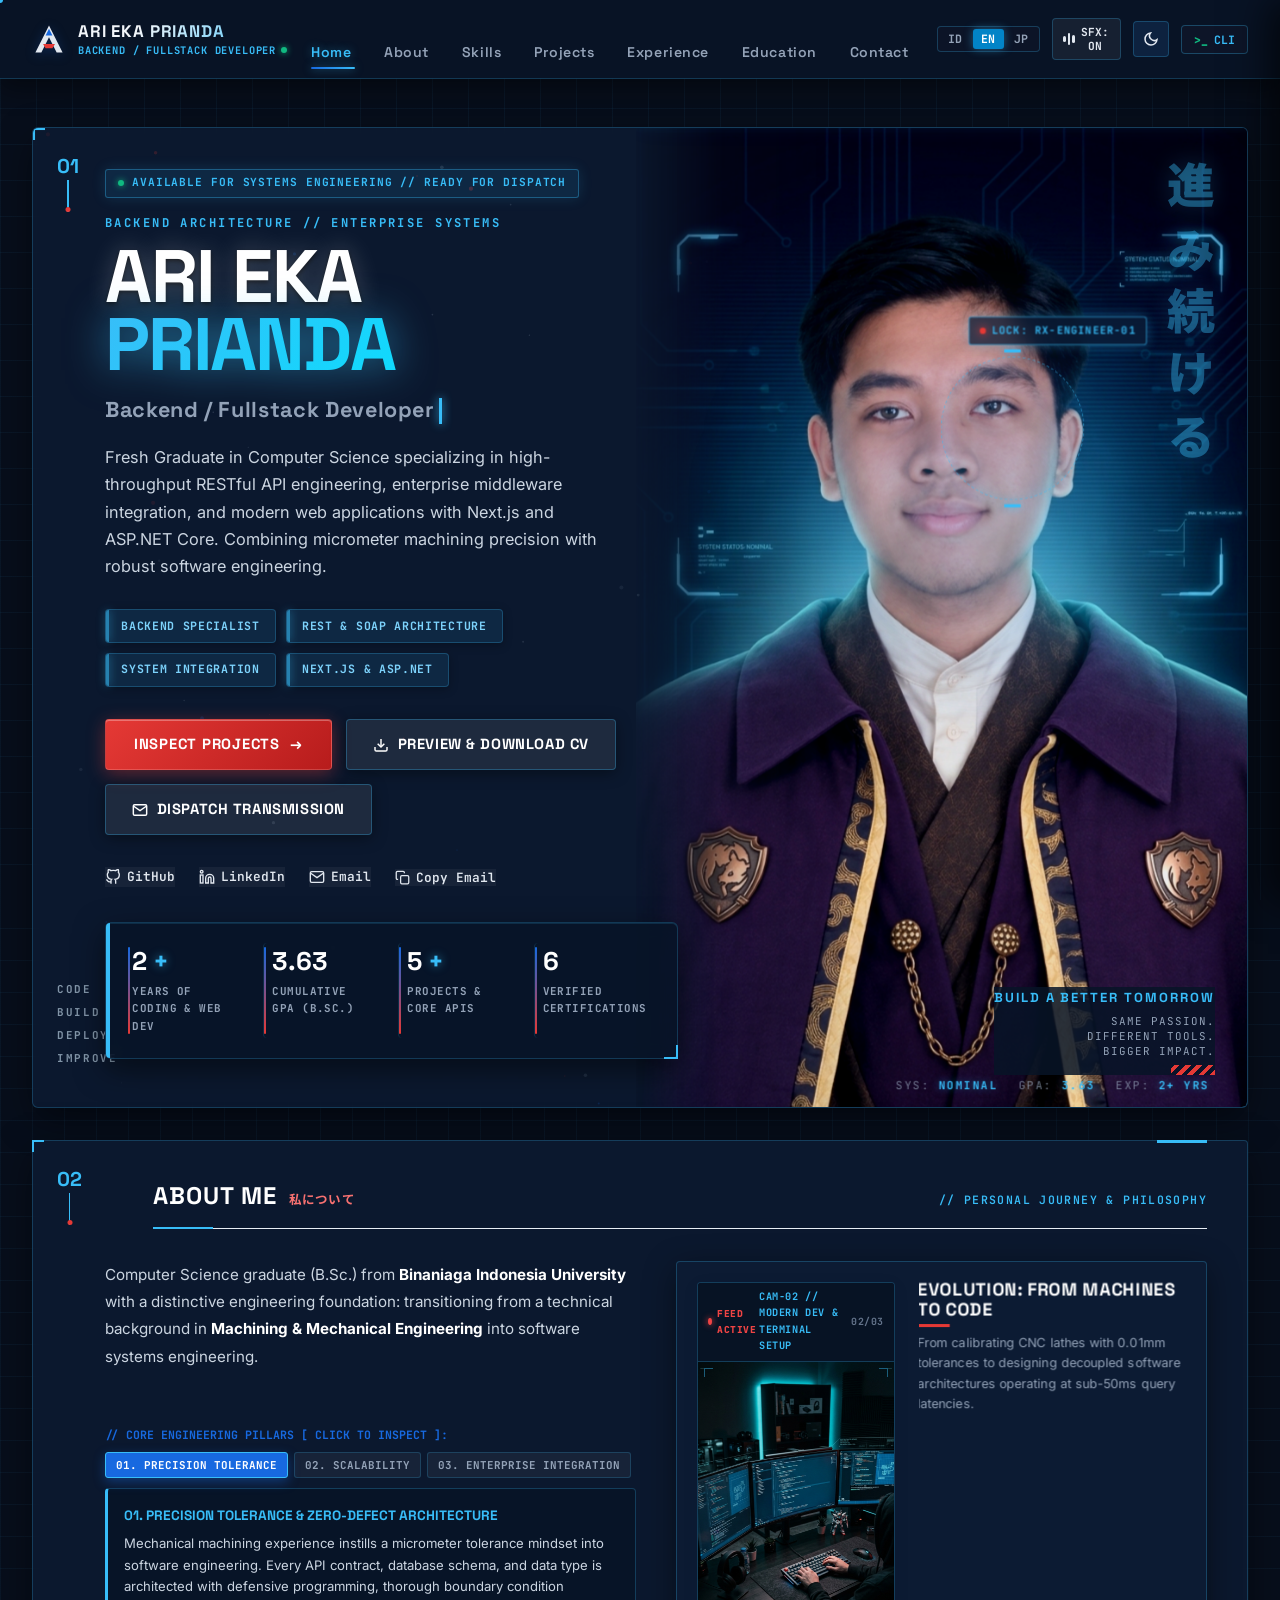
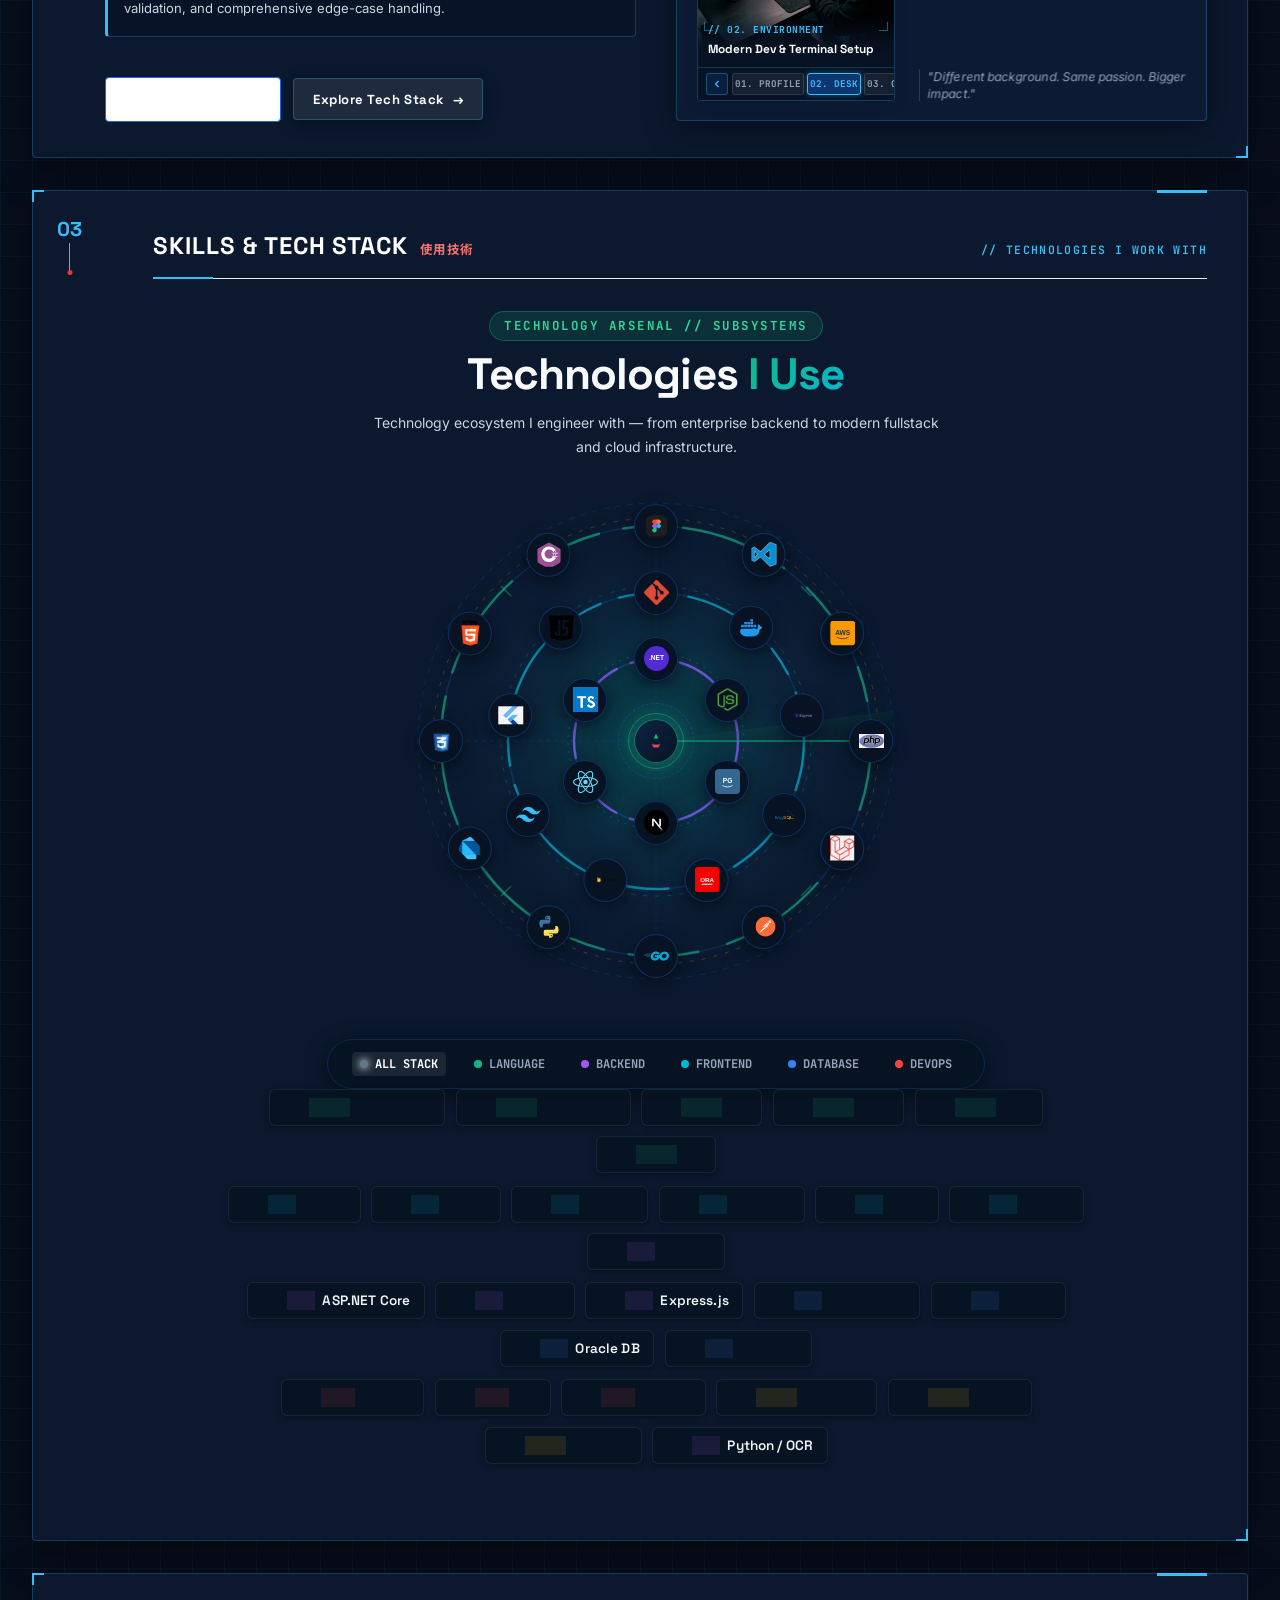
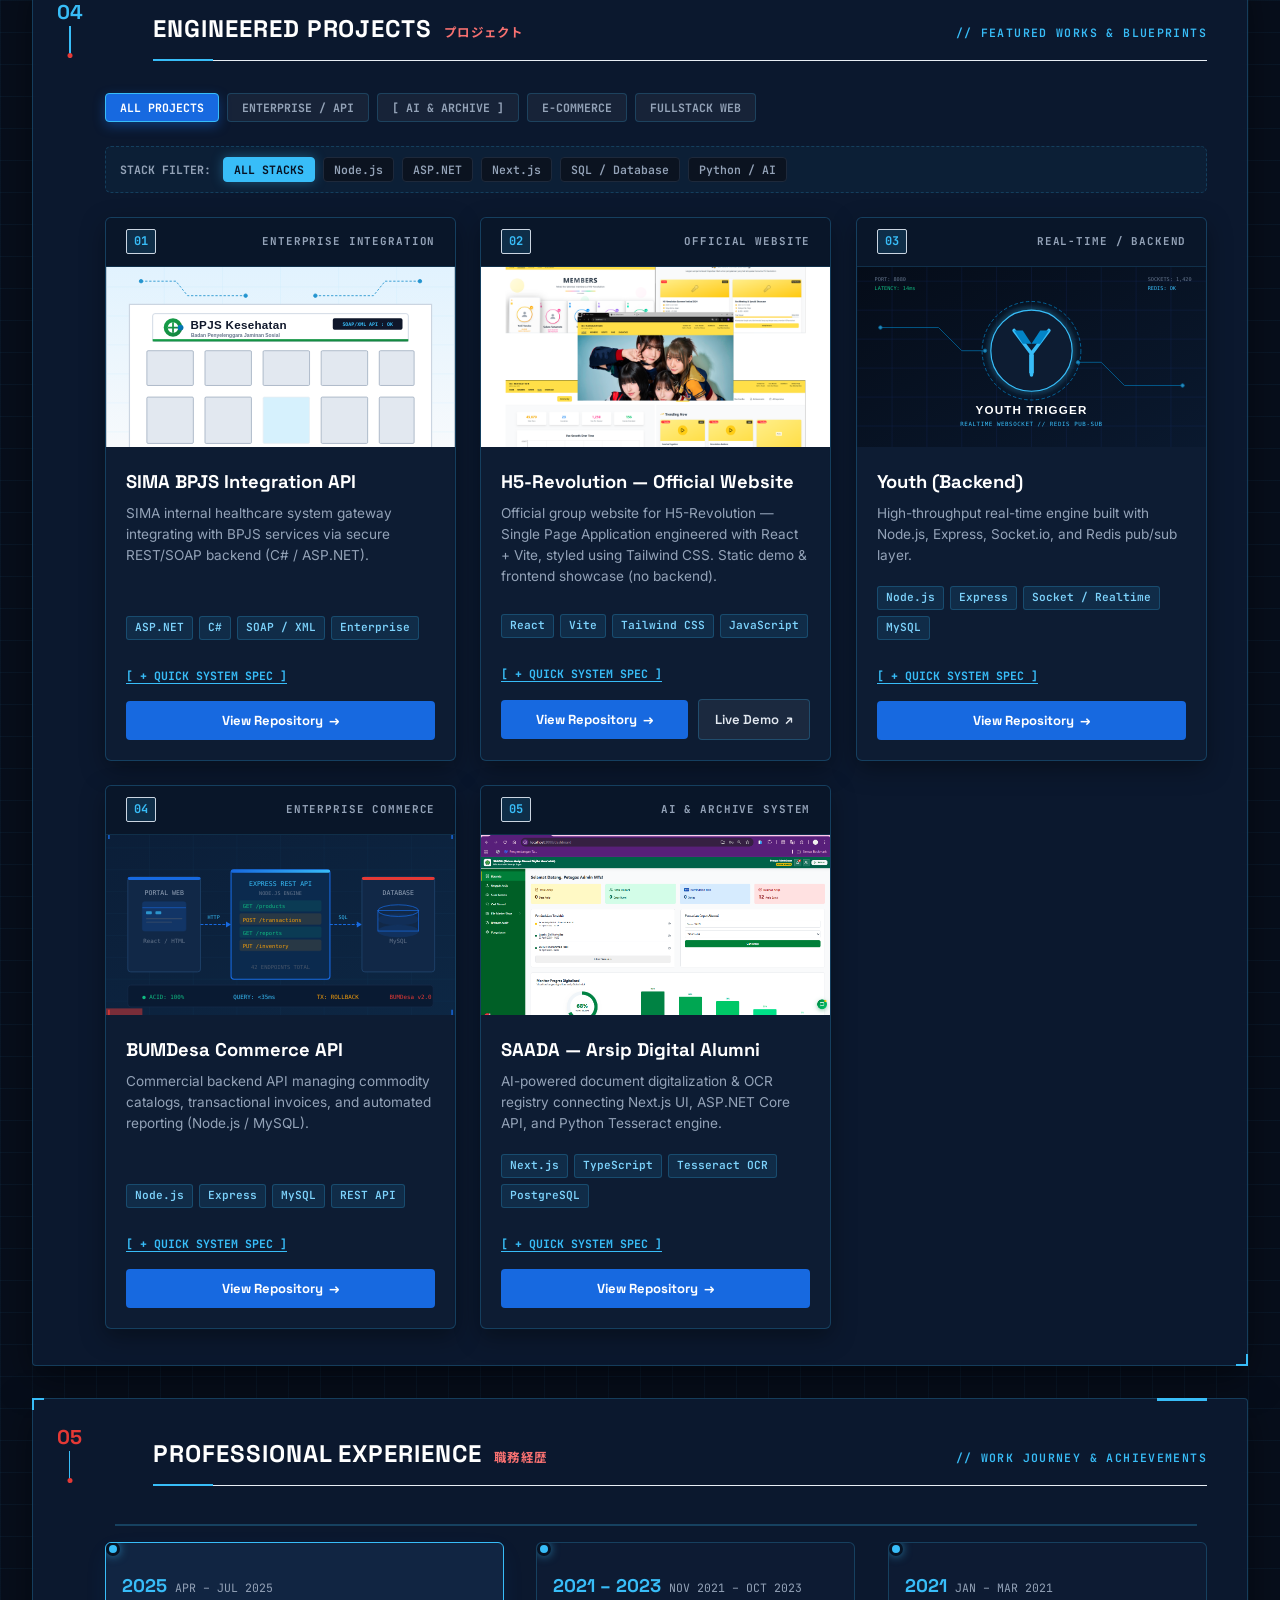
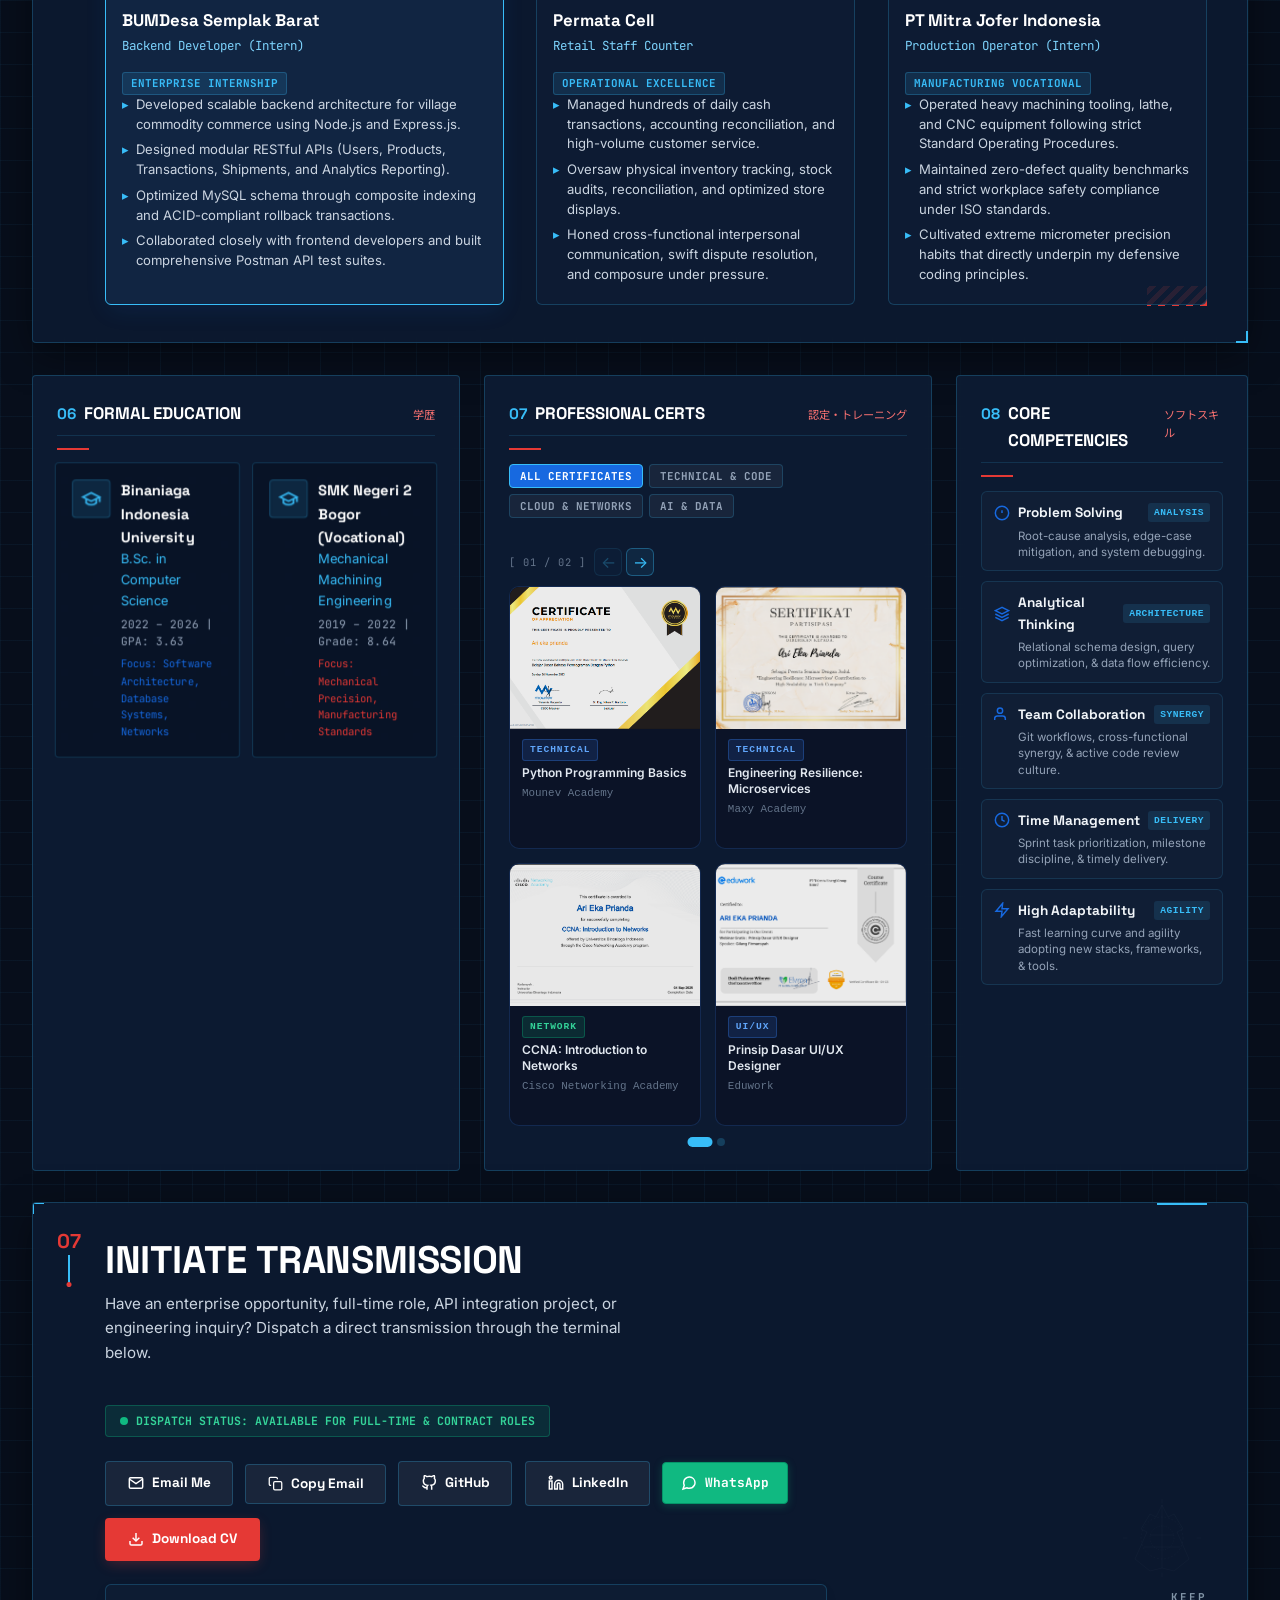
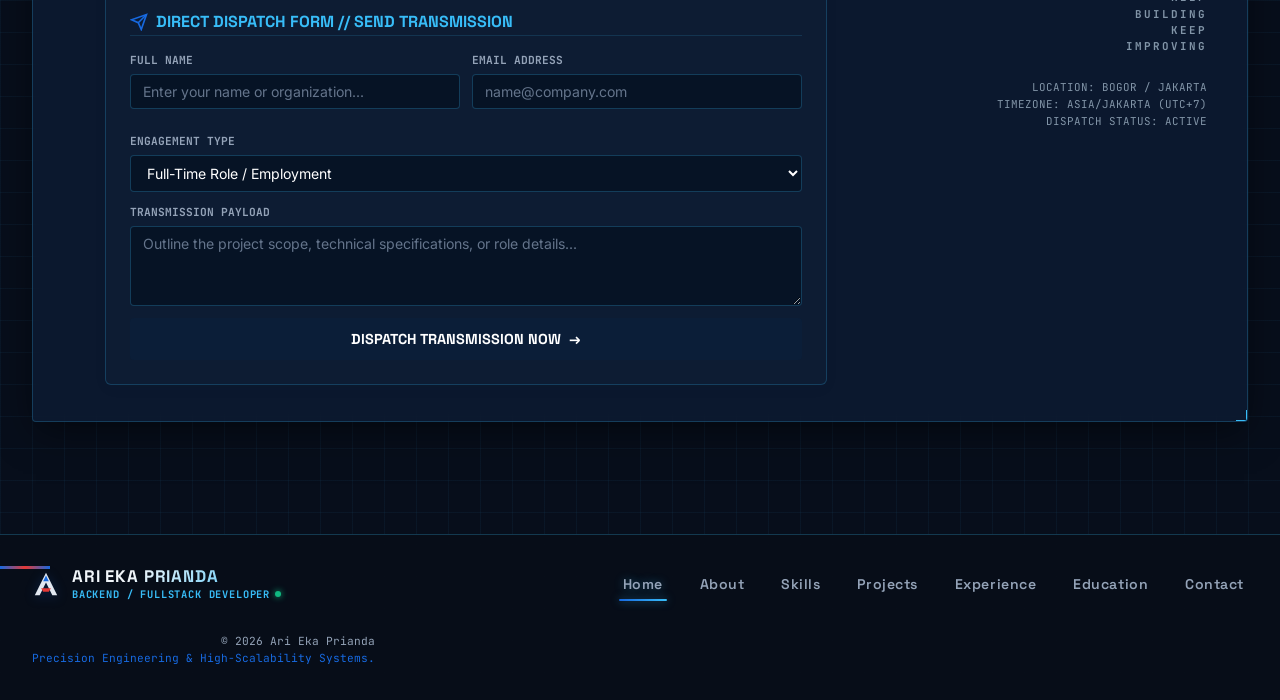
==== commit 9e5800ca: "feat(certs): add cert slider (4/page), English Conversation cert, JP name localization - Certificate" ====
--- a/index.html
+++ b/index.html
@@ -29,10 +29,10 @@
   <meta name="twitter:image" content="assets/images/og_banner.jpg">
 
   <!-- Stylesheets -->
-  <link rel="stylesheet" href="css/mecha-tokens.css?v=2.7">
-  <link rel="stylesheet" href="css/style.css?v=2.7">
-  <link rel="stylesheet" href="css/dark-theme.css?v=2.7">
-  <link rel="stylesheet" href="css/landing-upgrade.css?v=2.7">
+  <link rel="stylesheet" href="css/mecha-tokens.css?v=2.9">
+  <link rel="stylesheet" href="css/style.css?v=2.9">
+  <link rel="stylesheet" href="css/dark-theme.css?v=2.9">
+  <link rel="stylesheet" href="css/landing-upgrade.css?v=2.9">
 
   <!-- PDF.js for Certificate Preview -->
   <script src="https://cdnjs.cloudflare.com/ajax/libs/pdf.js/3.11.174/pdf.min.js"></script>
@@ -85,7 +85,7 @@
         </div>
       </div>
 
-      <div class="splash-brand-title">ARI EKA PRIANDA</div>
+      <div class="splash-brand-title" data-i18n="splash_brand_title">ARI EKA PRIANDA</div>
       <div class="splash-brand-role">BACKEND / FULLSTACK DEVELOPER</div>
 
       <!-- Telemetry Boot Sequence Feed -->
@@ -134,7 +134,7 @@
             <polygon points="20,8 24,16 16,16" fill="#1769e0"/>
           </svg>
           <div class="brand-text">
-            <span class="brand-name">ARI EKA PRIANDA</span>
+            <span class="brand-name" data-i18n="brand_name">ARI EKA PRIANDA</span>
             <span class="brand-role" data-i18n="footer_role">BACKEND / FULLSTACK DEVELOPER</span>
           </div>
         </a>
@@ -347,7 +347,7 @@
 
         <div class="hero-preheader" data-i18n="hero_preheader">ARSITEKTUR BACKEND // SISTEM PERUSAHAAN</div>
 
-        <h1 class="hero-name-title">
+        <h1 class="hero-name-title" id="heroNameTitle" data-i18n-html="hero_name_html">
           <span class="navy-word">ARI EKA</span>
           <span class="blue-word">PRIANDA</span>
         </h1>
@@ -432,7 +432,7 @@
             <div class="hero-stat-label" data-i18n="hero_stat_projects">Proyek &amp; Arsitektur API</div>
           </div>
           <div class="hero-stat-cell">
-            <div class="hero-stat-val">06<span class="accent-red"></span></div>
+            <div class="hero-stat-val">07<span class="accent-red"></span></div>
             <div class="hero-stat-label" data-i18n="hero_stat_certs">Sertifikasi &amp; Pelatihan</div>
           </div>
         </div>
@@ -1333,114 +1333,154 @@
         </div>
         <div class="trio-red-accent-bar elevate-3d-sm"></div>
 
-        <!-- Filter pills for certs -->
-        <div class="cert-filter-pills">
-          <button class="cert-filter-btn active" data-cfilter="all" data-i18n="cert_filter_all">SEMUA SERTIFIKAT</button>
-          <button class="cert-filter-btn" data-cfilter="software" data-i18n="cert_filter_tech">TEKNIS / CODING</button>
-          <button class="cert-filter-btn" data-cfilter="networking" data-i18n="cert_filter_cloud">CLOUD &amp; NETWORK</button>
-          <button class="cert-filter-btn" data-cfilter="vocational" data-i18n="cert_filter_ai">AI &amp; DATA</button>
-        </div>
-
-        <!-- Certificate Gallery Grid -->
-        <div class="cert-gallery-grid">
-
-          <!-- Cert 1: Python -->
-          <div class="cert-card" data-ccat="software">
-            <div class="cert-card-thumb" data-cert="assets/certificates/Ari eka prianda - Certificate of BelajarDasarBahasaPemrogramanDenganPython by Mounev Academy.pdf" data-cert-title="Python Programming — Mounev Academy">
-              <img src="assets/certificates/python-mounev.png" alt="Python Certificate - Mounev Academy" loading="lazy" />
-              <div class="cert-card-overlay">
-                <svg width="28" height="28" viewBox="0 0 24 24" fill="none" stroke="currentColor" stroke-width="2"><path d="M1 12s4-8 11-8 11 8 11 8-4 8-11 8-11-8-11-8z"></path><circle cx="12" cy="12" r="3"></circle></svg>
-                <span data-i18n="cert_btn_view_overlay">VIEW</span>
-              </div>
-            </div>
-            <div class="cert-card-info">
-              <div class="cert-card-badge software" data-i18n="cert_badge_tech">TEKNIS</div>
-              <p class="cert-card-name" data-i18n="cert_name_1">Python Programming</p>
-              <p class="cert-card-issuer">Mounev Academy</p>
-            </div>
-          </div>
-
-          <!-- Cert 2: Microservices -->
-          <div class="cert-card" data-ccat="software">
-            <div class="cert-card-thumb" data-cert="assets/certificates/Ari Eka.png" data-cert-title="Engineering Resilience — Maxy Academy">
-              <img src="assets/certificates/microservices.png" alt="Microservices Certificate - Maxy Academy" loading="lazy" />
-              <div class="cert-card-overlay">
-                <svg width="28" height="28" viewBox="0 0 24 24" fill="none" stroke="currentColor" stroke-width="2"><path d="M1 12s4-8 11-8 11 8 11 8-4 8-11 8-11-8-11-8z"></path><circle cx="12" cy="12" r="3"></circle></svg>
-                <span data-i18n="cert_btn_view_overlay">VIEW</span>
-              </div>
-            </div>
-            <div class="cert-card-info">
-              <div class="cert-card-badge software" data-i18n="cert_badge_tech">TEKNIS</div>
-              <p class="cert-card-name" data-i18n="cert_name_2">Engineering Resilience: Microservices</p>
-              <p class="cert-card-issuer">Maxy Academy</p>
-            </div>
-          </div>
-
-          <!-- Cert 3: CCNA -->
-          <div class="cert-card" data-ccat="networking">
-            <div class="cert-card-thumb" data-cert="assets/certificates/E-Sertifikat ARI EKA PRIANDA.pdf" data-cert-title="CCNA: Introduction to Networks — Cisco">
-              <img src="assets/certificates/ccna.png" alt="CCNA Certificate - Cisco" loading="lazy" />
-              <div class="cert-card-overlay">
-                <svg width="28" height="28" viewBox="0 0 24 24" fill="none" stroke="currentColor" stroke-width="2"><path d="M1 12s4-8 11-8 11 8 11 8-4 8-11 8-11-8-11-8z"></path><circle cx="12" cy="12" r="3"></circle></svg>
-                <span data-i18n="cert_btn_view_overlay">VIEW</span>
-              </div>
-            </div>
-            <div class="cert-card-info">
-              <div class="cert-card-badge networking" data-i18n="cert_badge_network">JARINGAN</div>
-              <p class="cert-card-name" data-i18n="cert_name_3">CCNA: Introduction to Networks</p>
-              <p class="cert-card-issuer">Cisco Networking Academy</p>
-            </div>
-          </div>
-
-          <!-- Cert 4: UI/UX -->
-          <div class="cert-card" data-ccat="software">
-            <div class="cert-card-thumb" data-cert="assets/certificates/Sertifikat-101123.pdf" data-cert-title="UI/UX Designer Webinar — Eduwork">
-              <img src="assets/certificates/ui-ux-eduwork.png" alt="UI/UX Certificate - Eduwork" loading="lazy" />
-              <div class="cert-card-overlay">
-                <svg width="28" height="28" viewBox="0 0 24 24" fill="none" stroke="currentColor" stroke-width="2"><path d="M1 12s4-8 11-8 11 8 11 8-4 8-11 8-11-8-11-8z"></path><circle cx="12" cy="12" r="3"></circle></svg>
-                <span data-i18n="cert_btn_view_overlay">VIEW</span>
-              </div>
-            </div>
-            <div class="cert-card-info">
-              <div class="cert-card-badge software" data-i18n="cert_badge_uiux">UI/UX</div>
-              <p class="cert-card-name" data-i18n="cert_name_4">Prinsip Dasar UI/UX Designer</p>
-              <p class="cert-card-issuer">Eduwork</p>
-            </div>
-          </div>
-
-          <!-- Cert 5: Seminar APBN UNBIN & DJP -->
-          <div class="cert-card" data-ccat="vocational">
-            <div class="cert-card-thumb" data-cert="assets/certificates/Ari Eka.png" data-cert-title="Sertifikat Partisipasi Seminar APBN — Tax Center UNBIN &amp; DJP">
-              <img src="assets/certificates/Ari Eka.png" alt="Sertifikat Partisipasi Seminar APBN - Tax Center UNBIN &amp; DJP" loading="lazy" />
-              <div class="cert-card-overlay">
-                <svg width="28" height="28" viewBox="0 0 24 24" fill="none" stroke="currentColor" stroke-width="2"><path d="M1 12s4-8 11-8 11 8 11 8-4 8-11 8-11-8-11-8z"></path><circle cx="12" cy="12" r="3"></circle></svg>
-                <span data-i18n="cert_btn_view_overlay">VIEW</span>
-              </div>
-            </div>
-            <div class="cert-card-info">
-              <div class="cert-card-badge vocational" data-i18n="cert_badge_seminar">SEMINAR</div>
-              <p class="cert-card-name" data-i18n="cert_name_5">Seminar APBN 2024 &amp; Outlook APBN 2025</p>
-              <p class="cert-card-issuer">Tax Center UNBIN &amp; DJP Kemenkeu</p>
-            </div>
-          </div>
-
-          <!-- Cert 6: Seminar OJK & SB-IPB -->
-          <div class="cert-card" data-ccat="vocational">
-            <div class="cert-card-thumb" data-cert="assets/certificates/Screenshot_2.png" data-cert-title="Sertifikat Seminar Perasuransian — Otoritas Jasa Keuangan (OJK) &amp; SB-IPB">
-              <img src="assets/certificates/Screenshot_2.png" alt="Sertifikat Seminar OJK - Industri Perasuransian Nasional" loading="lazy" />
-              <div class="cert-card-overlay">
-                <svg width="28" height="28" viewBox="0 0 24 24" fill="none" stroke="currentColor" stroke-width="2"><path d="M1 12s4-8 11-8 11 8 11 8-4 8-11 8-11-8-11-8z"></path><circle cx="12" cy="12" r="3"></circle></svg>
-                <span data-i18n="cert_btn_view_overlay">VIEW</span>
-              </div>
-            </div>
-            <div class="cert-card-info">
-              <div class="cert-card-badge vocational" data-i18n="cert_badge_seminar">SEMINAR</div>
-              <p class="cert-card-name" data-i18n="cert_name_6">Industri Perasuransian Nasional</p>
-              <p class="cert-card-issuer">Otoritas Jasa Keuangan (OJK) &amp; SB-IPB</p>
-            </div>
-          </div>
-
-        </div><!-- /.cert-gallery-grid -->
+        <!-- Filter pills & Slider Navigation Header -->
+        <div class="cert-controls-header">
+          <div class="cert-filter-pills">
+            <button class="cert-filter-btn active" data-cfilter="all" data-i18n="cert_filter_all">SEMUA SERTIFIKAT</button>
+            <button class="cert-filter-btn" data-cfilter="software" data-i18n="cert_filter_tech">TEKNIS / CODING</button>
+            <button class="cert-filter-btn" data-cfilter="networking" data-i18n="cert_filter_cloud">CLOUD &amp; NETWORK</button>
+            <button class="cert-filter-btn" data-cfilter="vocational" data-i18n="cert_filter_ai">AI &amp; DATA</button>
+          </div>
+
+          <div class="cert-slider-nav" id="certSliderNav">
+            <span class="cert-slider-page-lbl" id="certPageIndicator">[ 01 / 02 ]</span>
+            <div class="cert-slider-btns">
+              <button class="btn-cert-slider prev" id="certPrevBtn" aria-label="Previous Certificates" data-i18n-title="cert_page_prev" title="Previous Certificates" disabled>&larr;</button>
+              <button class="btn-cert-slider next" id="certNextBtn" aria-label="Next Certificates" data-i18n-title="cert_page_next" title="Next Certificates">&rarr;</button>
+            </div>
+          </div>
+        </div>
+
+        <!-- Certificate Slider Viewport (Only 4 visible per view, scrollable/slidable) -->
+        <div class="cert-slider-viewport" id="certSliderViewport">
+          <div class="cert-slider-track" id="certSliderTrack">
+
+            <!-- Slide Page 1 (Cards 1 to 4) -->
+            <div class="cert-slider-page" data-page="0">
+              <!-- Cert 1: Python -->
+              <div class="cert-card" data-ccat="software">
+                <div class="cert-card-thumb" data-cert="assets/certificates/Ari eka prianda - Certificate of BelajarDasarBahasaPemrogramanDenganPython by Mounev Academy.pdf" data-cert-title="Python Programming — Mounev Academy">
+                  <img src="assets/certificates/python-mounev.png" alt="Python Certificate - Mounev Academy" loading="lazy" />
+                  <div class="cert-card-overlay">
+                    <svg width="28" height="28" viewBox="0 0 24 24" fill="none" stroke="currentColor" stroke-width="2"><path d="M1 12s4-8 11-8 11 8 11 8-4 8-11 8-11-8-11-8z"></path><circle cx="12" cy="12" r="3"></circle></svg>
+                    <span data-i18n="cert_btn_view_overlay">VIEW</span>
+                  </div>
+                </div>
+                <div class="cert-card-info">
+                  <div class="cert-card-badge software" data-i18n="cert_badge_tech">TEKNIS</div>
+                  <p class="cert-card-name" data-i18n="cert_name_1">Python Programming</p>
+                  <p class="cert-card-issuer">Mounev Academy</p>
+                </div>
+              </div>
+
+              <!-- Cert 2: Microservices -->
+              <div class="cert-card" data-ccat="software">
+                <div class="cert-card-thumb" data-cert="assets/certificates/Ari Eka.png" data-cert-title="Engineering Resilience — Maxy Academy">
+                  <img src="assets/certificates/microservices.png" alt="Microservices Certificate - Maxy Academy" loading="lazy" />
+                  <div class="cert-card-overlay">
+                    <svg width="28" height="28" viewBox="0 0 24 24" fill="none" stroke="currentColor" stroke-width="2"><path d="M1 12s4-8 11-8 11 8 11 8-4 8-11 8-11-8-11-8z"></path><circle cx="12" cy="12" r="3"></circle></svg>
+                    <span data-i18n="cert_btn_view_overlay">VIEW</span>
+                  </div>
+                </div>
+                <div class="cert-card-info">
+                  <div class="cert-card-badge software" data-i18n="cert_badge_tech">TEKNIS</div>
+                  <p class="cert-card-name" data-i18n="cert_name_2">Engineering Resilience: Microservices</p>
+                  <p class="cert-card-issuer">Maxy Academy</p>
+                </div>
+              </div>
+
+              <!-- Cert 3: CCNA -->
+              <div class="cert-card" data-ccat="networking">
+                <div class="cert-card-thumb" data-cert="assets/certificates/E-Sertifikat ARI EKA PRIANDA.pdf" data-cert-title="CCNA: Introduction to Networks — Cisco">
+                  <img src="assets/certificates/ccna.png" alt="CCNA Certificate - Cisco" loading="lazy" />
+                  <div class="cert-card-overlay">
+                    <svg width="28" height="28" viewBox="0 0 24 24" fill="none" stroke="currentColor" stroke-width="2"><path d="M1 12s4-8 11-8 11 8 11 8-4 8-11 8-11-8-11-8z"></path><circle cx="12" cy="12" r="3"></circle></svg>
+                    <span data-i18n="cert_btn_view_overlay">VIEW</span>
+                  </div>
+                </div>
+                <div class="cert-card-info">
+                  <div class="cert-card-badge networking" data-i18n="cert_badge_network">JARINGAN</div>
+                  <p class="cert-card-name" data-i18n="cert_name_3">CCNA: Introduction to Networks</p>
+                  <p class="cert-card-issuer">Cisco Networking Academy</p>
+                </div>
+              </div>
+
+              <!-- Cert 4: UI/UX -->
+              <div class="cert-card" data-ccat="software">
+                <div class="cert-card-thumb" data-cert="assets/certificates/Sertifikat-101123.pdf" data-cert-title="UI/UX Designer Webinar — Eduwork">
+                  <img src="assets/certificates/ui-ux-eduwork.png" alt="UI/UX Certificate - Eduwork" loading="lazy" />
+                  <div class="cert-card-overlay">
+                    <svg width="28" height="28" viewBox="0 0 24 24" fill="none" stroke="currentColor" stroke-width="2"><path d="M1 12s4-8 11-8 11 8 11 8-4 8-11 8-11-8-11-8z"></path><circle cx="12" cy="12" r="3"></circle></svg>
+                    <span data-i18n="cert_btn_view_overlay">VIEW</span>
+                  </div>
+                </div>
+                <div class="cert-card-info">
+                  <div class="cert-card-badge software" data-i18n="cert_badge_uiux">UI/UX</div>
+                  <p class="cert-card-name" data-i18n="cert_name_4">Prinsip Dasar UI/UX Designer</p>
+                  <p class="cert-card-issuer">Eduwork</p>
+                </div>
+              </div>
+            </div><!-- /.cert-slider-page -->
+
+            <!-- Slide Page 2 (Cards 5 to 7) -->
+            <div class="cert-slider-page" data-page="1">
+              <!-- Cert 5: Seminar APBN UNBIN & DJP -->
+              <div class="cert-card" data-ccat="vocational">
+                <div class="cert-card-thumb" data-cert="assets/certificates/Ari Eka.png" data-cert-title="Sertifikat Partisipasi Seminar APBN — Tax Center UNBIN &amp; DJP">
+                  <img src="assets/certificates/Ari Eka.png" alt="Sertifikat Partisipasi Seminar APBN - Tax Center UNBIN &amp; DJP" loading="lazy" />
+                  <div class="cert-card-overlay">
+                    <svg width="28" height="28" viewBox="0 0 24 24" fill="none" stroke="currentColor" stroke-width="2"><path d="M1 12s4-8 11-8 11 8 11 8-4 8-11 8-11-8-11-8z"></path><circle cx="12" cy="12" r="3"></circle></svg>
+                    <span data-i18n="cert_btn_view_overlay">VIEW</span>
+                  </div>
+                </div>
+                <div class="cert-card-info">
+                  <div class="cert-card-badge vocational" data-i18n="cert_badge_seminar">SEMINAR</div>
+                  <p class="cert-card-name" data-i18n="cert_name_5">Seminar APBN 2024 &amp; Outlook APBN 2025</p>
+                  <p class="cert-card-issuer">Tax Center UNBIN &amp; DJP Kemenkeu</p>
+                </div>
+              </div>
+
+              <!-- Cert 6: Seminar OJK & SB-IPB -->
+              <div class="cert-card" data-ccat="vocational">
+                <div class="cert-card-thumb" data-cert="assets/certificates/Screenshot_2.png" data-cert-title="Sertifikat Seminar Perasuransian — Otoritas Jasa Keuangan (OJK) &amp; SB-IPB">
+                  <img src="assets/certificates/Screenshot_2.png" alt="Sertifikat Seminar OJK - Industri Perasuransian Nasional" loading="lazy" />
+                  <div class="cert-card-overlay">
+                    <svg width="28" height="28" viewBox="0 0 24 24" fill="none" stroke="currentColor" stroke-width="2"><path d="M1 12s4-8 11-8 11 8 11 8-4 8-11 8-11-8-11-8z"></path><circle cx="12" cy="12" r="3"></circle></svg>
+                    <span data-i18n="cert_btn_view_overlay">VIEW</span>
+                  </div>
+                </div>
+                <div class="cert-card-info">
+                  <div class="cert-card-badge vocational" data-i18n="cert_badge_seminar">SEMINAR</div>
+                  <p class="cert-card-name" data-i18n="cert_name_6">Industri Perasuransian Nasional</p>
+                  <p class="cert-card-issuer">Otoritas Jasa Keuangan (OJK) &amp; SB-IPB</p>
+                </div>
+              </div>
+
+              <!-- Cert 7: English Conversation Verbal Test -->
+              <div class="cert-card" data-ccat="vocational">
+                <div class="cert-card-thumb" data-cert="assets/certificates/Sertifikat_Ari_Eka_Prianda.pdf" data-cert-title="English Conversation Verbal Test — Finkom UNBIN &amp; Maxy Academy">
+                  <img src="assets/certificates/english-conversation.png" alt="English Conversation Certificate - Finkom UNBIN &amp; Maxy Academy" loading="lazy" />
+                  <div class="cert-card-overlay">
+                    <svg width="28" height="28" viewBox="0 0 24 24" fill="none" stroke="currentColor" stroke-width="2"><path d="M1 12s4-8 11-8 11 8 11 8-4 8-11 8-11-8-11-8z"></path><circle cx="12" cy="12" r="3"></circle></svg>
+                    <span data-i18n="cert_btn_view_overlay">VIEW</span>
+                  </div>
+                </div>
+                <div class="cert-card-info">
+                  <div class="cert-card-badge vocational" data-i18n="cert_badge_lang">BAHASA</div>
+                  <p class="cert-card-name" data-i18n="cert_name_7">English Conversation Verbal Test</p>
+                  <p class="cert-card-issuer">Finkom UNBIN × Maxy Academy</p>
+                </div>
+              </div>
+            </div><!-- /.cert-slider-page -->
+
+          </div><!-- /.cert-slider-track -->
+        </div><!-- /.cert-slider-viewport -->
+
+        <!-- Slider Pagination Dots -->
+        <div class="cert-slider-dots" id="certSliderDots">
+          <button class="cert-dot active" data-page="0" aria-label="Slide Page 1"></button>
+          <button class="cert-dot" data-page="1" aria-label="Slide Page 2"></button>
+        </div>
       </div>
 
       <!-- 08. SOFT SKILL -->
@@ -1660,8 +1700,8 @@
             <polygon points="20,8 24,16 16,16" fill="#1769e0"/>
           </svg>
           <div class="brand-text">
-            <span class="brand-name">ARI EKA PRIANDA</span>
-            <span class="brand-role">BACKEND / FULLSTACK DEVELOPER</span>
+            <span class="brand-name" data-i18n="brand_name">ARI EKA PRIANDA</span>
+            <span class="brand-role" data-i18n="footer_role">BACKEND / FULLSTACK DEVELOPER</span>
           </div>
         </div>
 
--- a/css/style.css
+++ b/css/style.css
@@ -2228,13 +2228,154 @@
   margin-top: 2px;
 }
 
-/* Certificate Gallery Grid */
+/* ============================================================
+   CERTIFICATE SLIDER SYSTEM
+   - Shows 4 cards per page
+   - Slides smoothly between pages via track transform
+   ============================================================ */
+
+/* Controls header: filter pills + nav buttons on same row */
+.cert-controls-header {
+  display: flex;
+  align-items: center;
+  justify-content: space-between;
+  flex-wrap: wrap;
+  gap: 10px;
+  margin-bottom: 10px;
+}
+
+.cert-filter-pills {
+  display: flex;
+  flex-wrap: wrap;
+  gap: 6px;
+}
+
+/* Slider nav: page indicator + arrow buttons */
+.cert-slider-nav {
+  display: flex;
+  align-items: center;
+  gap: 8px;
+  flex-shrink: 0;
+}
+
+.cert-slider-page-lbl {
+  font-family: 'JetBrains Mono', monospace;
+  font-size: 0.65rem;
+  letter-spacing: 0.1em;
+  color: #64748b;
+  white-space: nowrap;
+}
+
+.cert-slider-btns {
+  display: flex;
+  gap: 4px;
+}
+
+.btn-cert-slider {
+  width: 28px;
+  height: 28px;
+  border-radius: 6px;
+  border: 1px solid rgba(23, 105, 224, 0.35);
+  background: rgba(23, 105, 224, 0.08);
+  color: #1769e0;
+  font-size: 1rem;
+  display: flex;
+  align-items: center;
+  justify-content: center;
+  cursor: pointer;
+  transition: background 0.2s ease, border-color 0.2s ease, transform 0.15s ease, opacity 0.2s ease;
+}
+
+.btn-cert-slider:hover:not(:disabled) {
+  background: rgba(23, 105, 224, 0.2);
+  border-color: #1769e0;
+  transform: scale(1.08);
+}
+
+.btn-cert-slider:disabled {
+  opacity: 0.3;
+  cursor: not-allowed;
+}
+
+[data-theme="dark"] .btn-cert-slider {
+  border-color: rgba(56, 189, 248, 0.35);
+  color: #38bdf8;
+  background: rgba(56, 189, 248, 0.08);
+}
+
+[data-theme="dark"] .btn-cert-slider:hover:not(:disabled) {
+  background: rgba(56, 189, 248, 0.18);
+  border-color: #38bdf8;
+}
+
+/* Viewport: clips to exactly one page width */
+.cert-slider-viewport {
+  overflow: hidden;
+  width: 100%;
+  position: relative;
+}
+
+/* Track: flex row of pages, animates via translateX */
+.cert-slider-track {
+  display: flex;
+  transition: transform 0.45s cubic-bezier(0.22, 1, 0.36, 1);
+  will-change: transform;
+}
+
+/* Each page fills 100% of viewport, 2-col grid of 4 cards */
+.cert-slider-page {
+  min-width: 100%;
+  width: 100%;
+  display: grid;
+  grid-template-columns: repeat(2, 1fr);
+  gap: 14px;
+}
+
+/* Pagination dots */
+.cert-slider-dots {
+  display: flex;
+  align-items: center;
+  justify-content: center;
+  gap: 7px;
+  margin-top: 12px;
+}
+
+.cert-dot {
+  width: 8px;
+  height: 8px;
+  border-radius: 50%;
+  border: none;
+  background: rgba(23, 105, 224, 0.22);
+  cursor: pointer;
+  transition: background 0.25s ease, transform 0.25s ease, width 0.25s ease;
+  padding: 0;
+}
+
+.cert-dot.active {
+  background: #1769e0;
+  transform: scale(1.25);
+  width: 20px;
+  border-radius: 4px;
+}
+
+[data-theme="dark"] .cert-dot { background: rgba(56, 189, 248, 0.22); }
+[data-theme="dark"] .cert-dot.active { background: #38bdf8; }
+
+/* Vocational/Language badge colour */
+.cert-card-badge.vocational {
+  background: rgba(245, 158, 11, 0.15);
+  color: #fbbf24;
+  border: 1px solid rgba(245, 158, 11, 0.3);
+}
+
+/* Certificate Gallery Grid (legacy — kept for fallback) */
 .cert-gallery-grid {
   display: grid;
   grid-template-columns: repeat(2, 1fr);
   gap: 14px;
   margin-top: 8px;
 }
+
 
 .cert-card {
   display: flex;
--- a/css/landing-upgrade.css
+++ b/css/landing-upgrade.css
@@ -415,6 +415,133 @@
   100% { background-position: 0% 50%; }
 }
 
+/* ==========================================================================
+   JAPANESE EDITORIAL BILINGUAL HERO NAME (Inspired by Reference Design)
+   Top: Katakana Japanese Name
+   Middle: Romaji Name (Title Case)
+   Bottom: Directional Arrow Vector
+   ========================================================================== */
+.hero-name-jp-block {
+  display: flex;
+  flex-direction: column;
+  align-items: flex-start;
+  width: 100%;
+  margin-bottom: 0.25rem;
+}
+
+.hero-name-jp-main {
+  font-family: 'Noto Sans JP', 'Hiragino Kaku Gothic ProN', 'Meiryo', sans-serif;
+  font-size: clamp(2.4rem, 4.8vw, 4.3rem);
+  font-weight: 900;
+  line-height: 1.1;
+  letter-spacing: 0.02em;
+  display: flex;
+  flex-wrap: wrap;
+  align-items: baseline;
+  gap: 0 0.5rem;
+  margin-bottom: 0.4rem;
+  text-transform: none !important;
+}
+
+.hero-name-jp-main .navy-word,
+.hero-name-jp-main .blue-word {
+  display: inline-block !important;
+  white-space: nowrap;
+}
+
+.hero-name-jp-sub {
+  display: flex;
+  flex-direction: column;
+  align-items: flex-start;
+  gap: 0.35rem;
+  margin-top: 0.15rem;
+  margin-bottom: 0.35rem;
+}
+
+.hero-name-jp-sub .jp-sub-roman {
+  font-family: 'Space Grotesk', -apple-system, BlinkMacSystemFont, sans-serif;
+  font-size: clamp(1.1rem, 2vw, 1.45rem);
+  font-weight: 700;
+  letter-spacing: 0.04em;
+  text-transform: none !important;
+  color: #1769e0;
+  line-height: 1.2;
+  transition: color 0.3s ease;
+}
+
+[data-theme="dark"] .hero-name-jp-sub .jp-sub-roman {
+  color: #38bdf8 !important;
+  text-shadow: 0 0 16px rgba(56, 189, 248, 0.45);
+}
+
+[data-theme="cyberpunk"] .hero-name-jp-sub .jp-sub-roman {
+  color: #00ffff !important;
+  text-shadow: 0 0 16px rgba(0, 255, 255, 0.6);
+}
+
+[data-theme="solarized"] .hero-name-jp-sub .jp-sub-roman {
+  color: #268bd2 !important;
+}
+
+.hero-name-jp-sub .jp-sub-arrow-track {
+  display: inline-flex;
+  align-items: center;
+  width: clamp(150px, 25vw, 240px);
+  height: 14px;
+  position: relative;
+  color: #0b1e38;
+  opacity: 0.85;
+  transition: transform 0.3s cubic-bezier(0.16, 1, 0.3, 1), opacity 0.3s ease, color 0.3s ease;
+}
+
+[data-theme="dark"] .hero-name-jp-sub .jp-sub-arrow-track {
+  color: #38bdf8 !important;
+  opacity: 0.95;
+}
+
+[data-theme="cyberpunk"] .hero-name-jp-sub .jp-sub-arrow-track {
+  color: #ff007f !important;
+  opacity: 1;
+}
+
+[data-theme="solarized"] .hero-name-jp-sub .jp-sub-arrow-track {
+  color: #2aa198 !important;
+}
+
+.hero-name-jp-sub .jp-sub-arrow-line {
+  flex: 1;
+  height: 2px;
+  background-color: currentColor;
+}
+
+.hero-name-jp-sub .jp-sub-arrow-tip {
+  width: 8px;
+  height: 8px;
+  border-top: 2px solid currentColor;
+  border-right: 2px solid currentColor;
+  transform: rotate(45deg);
+  margin-left: -5px;
+}
+
+.hero-name-title:hover .jp-sub-arrow-track {
+  transform: translateX(10px);
+  opacity: 1;
+}
+
+@media (max-width: 768px) {
+  .hero-name-jp-main {
+    font-size: clamp(1.85rem, 7.8vw, 2.5rem);
+    line-height: 1.15;
+    gap: 0 0.35rem;
+  }
+  .hero-name-jp-sub .jp-sub-roman {
+    font-size: 1.05rem;
+  }
+  .hero-name-jp-sub .jp-sub-arrow-track {
+    width: 140px;
+  }
+}
+
 /* Hero Role Title */
 .hero-role-title {
   font-family: 'Space Grotesk', sans-serif;
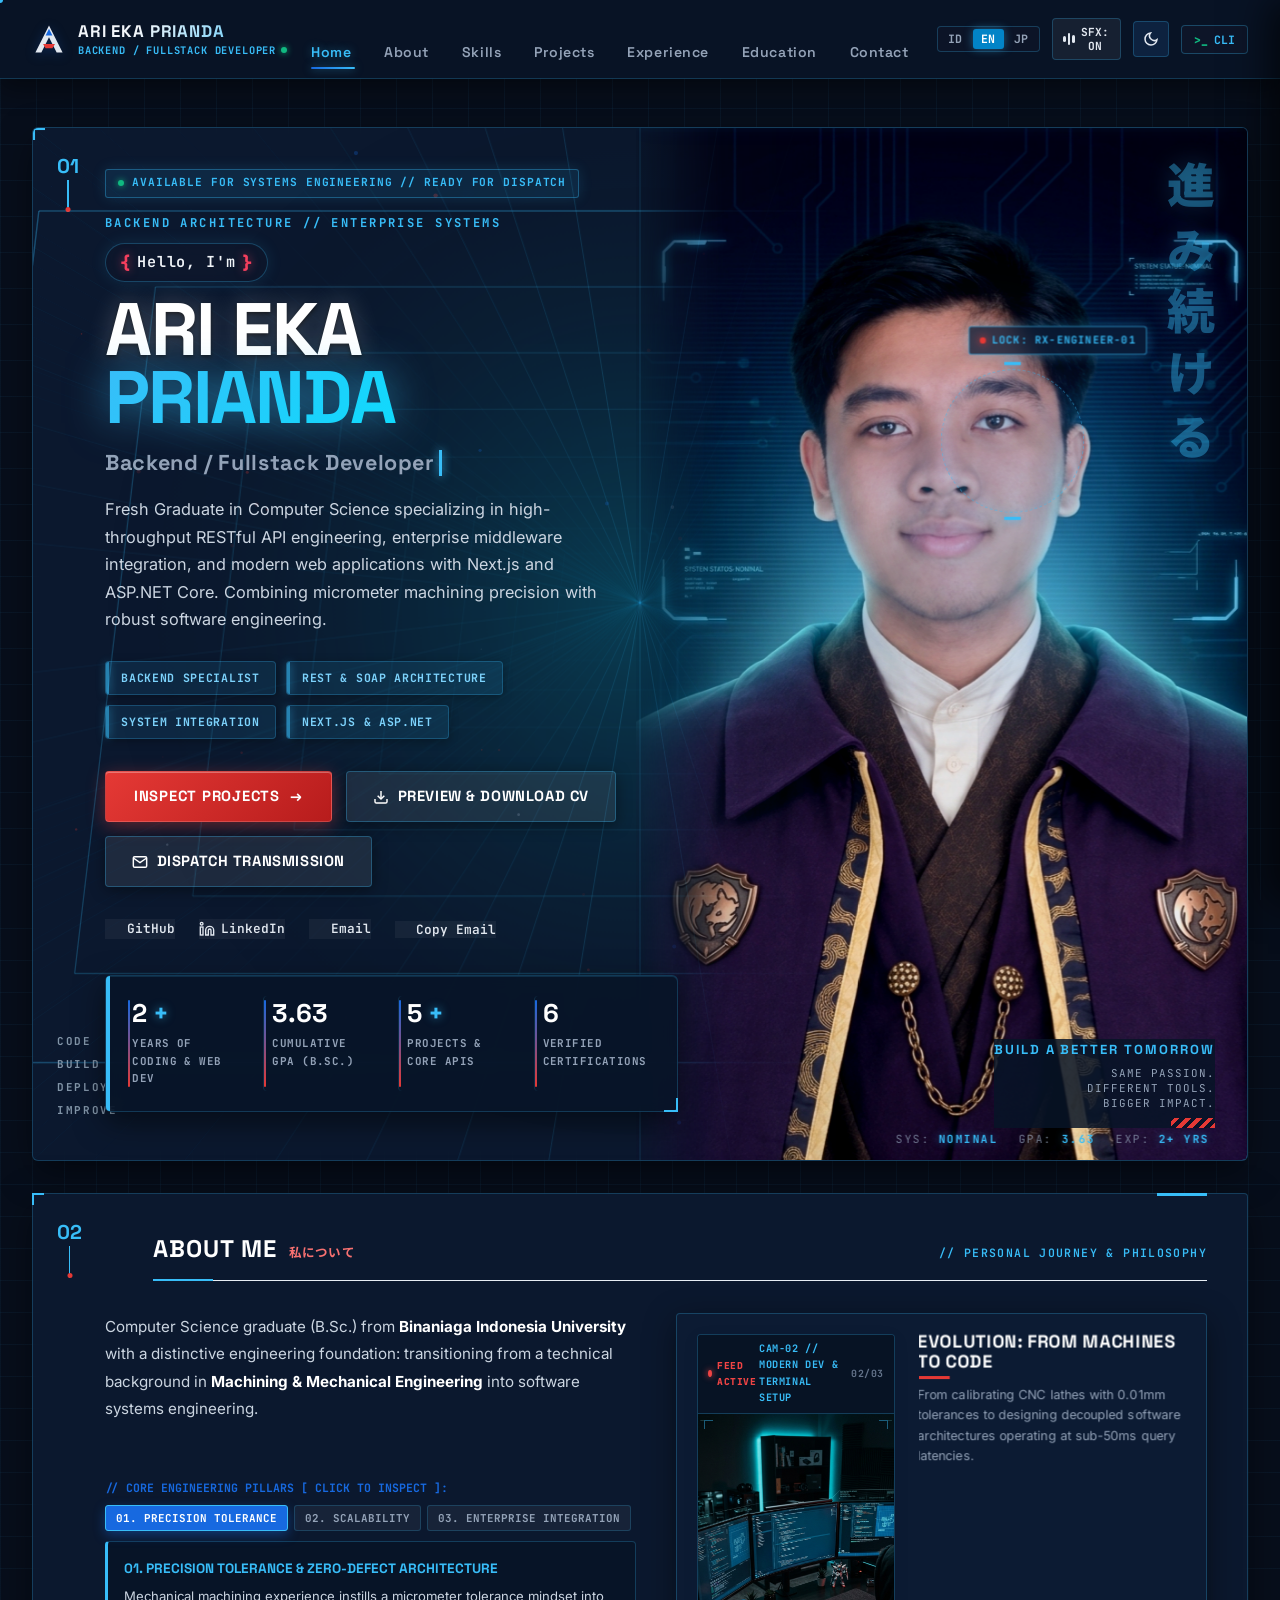
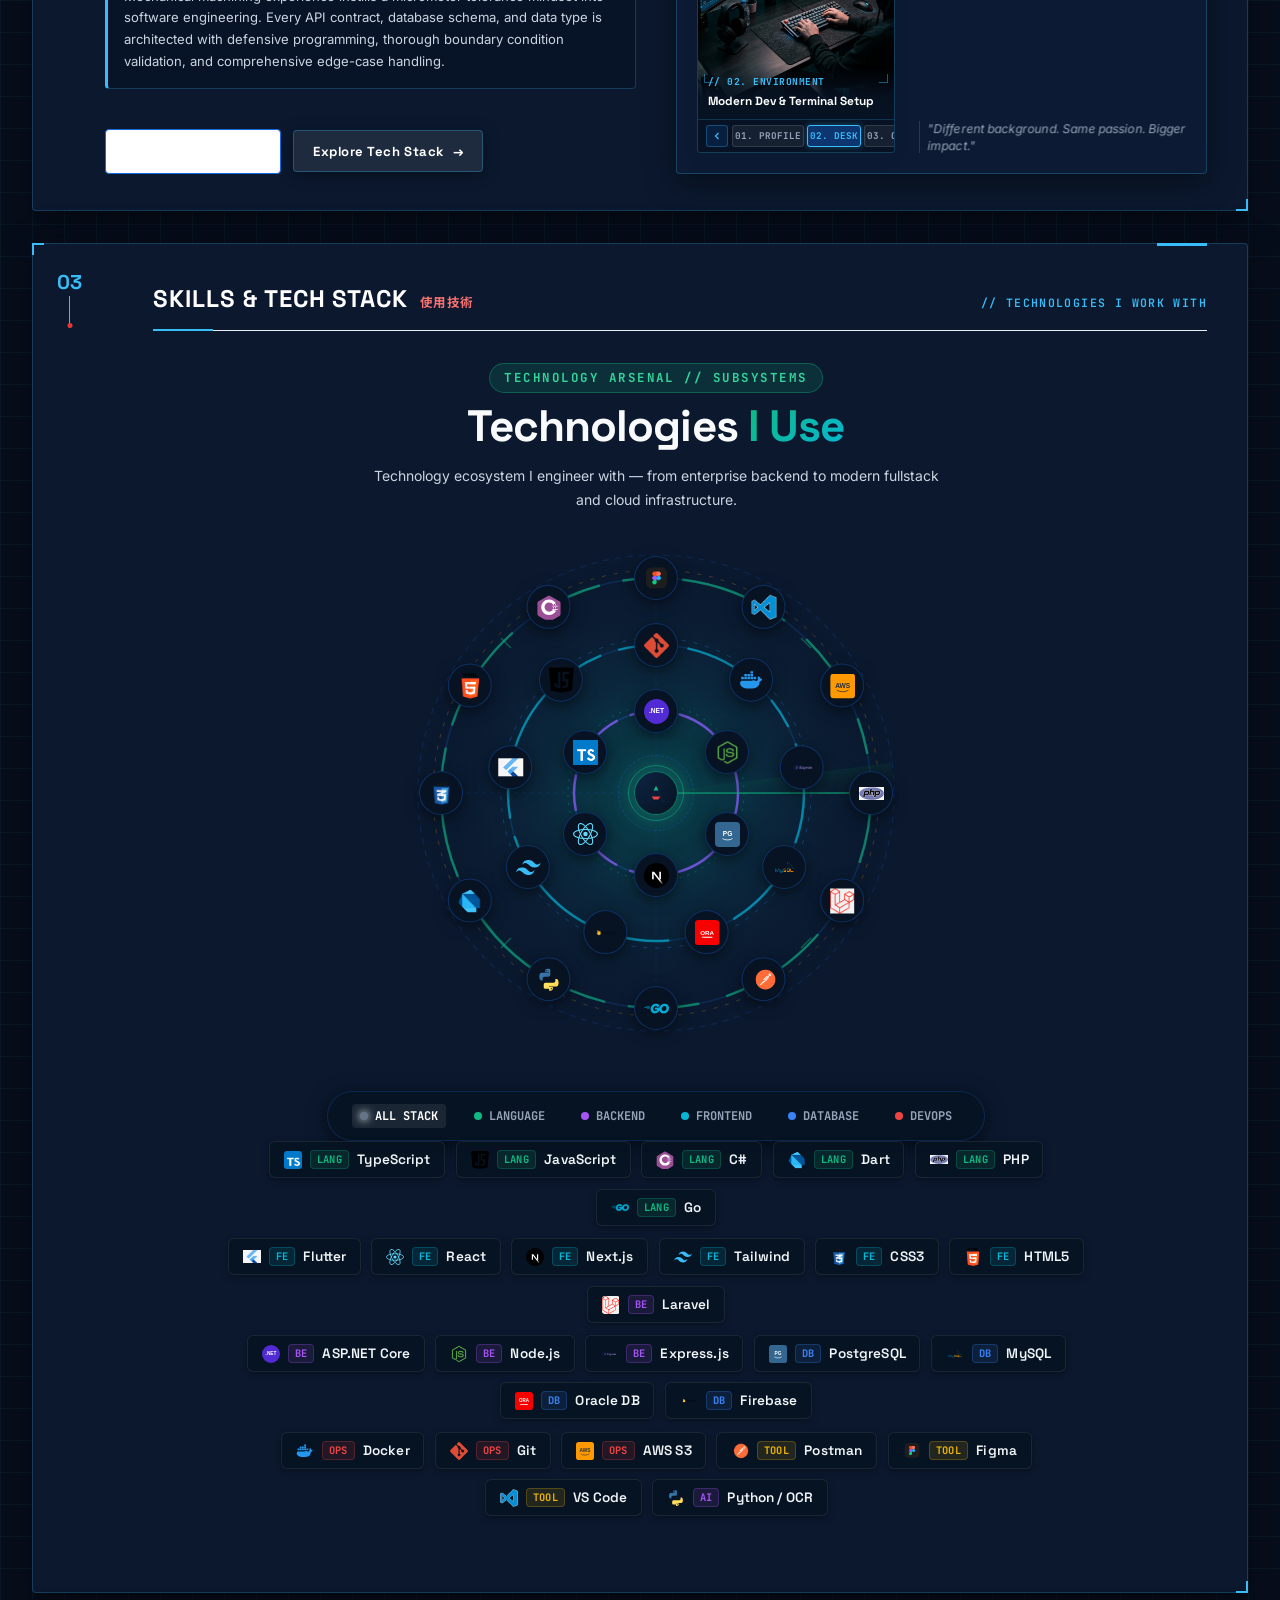
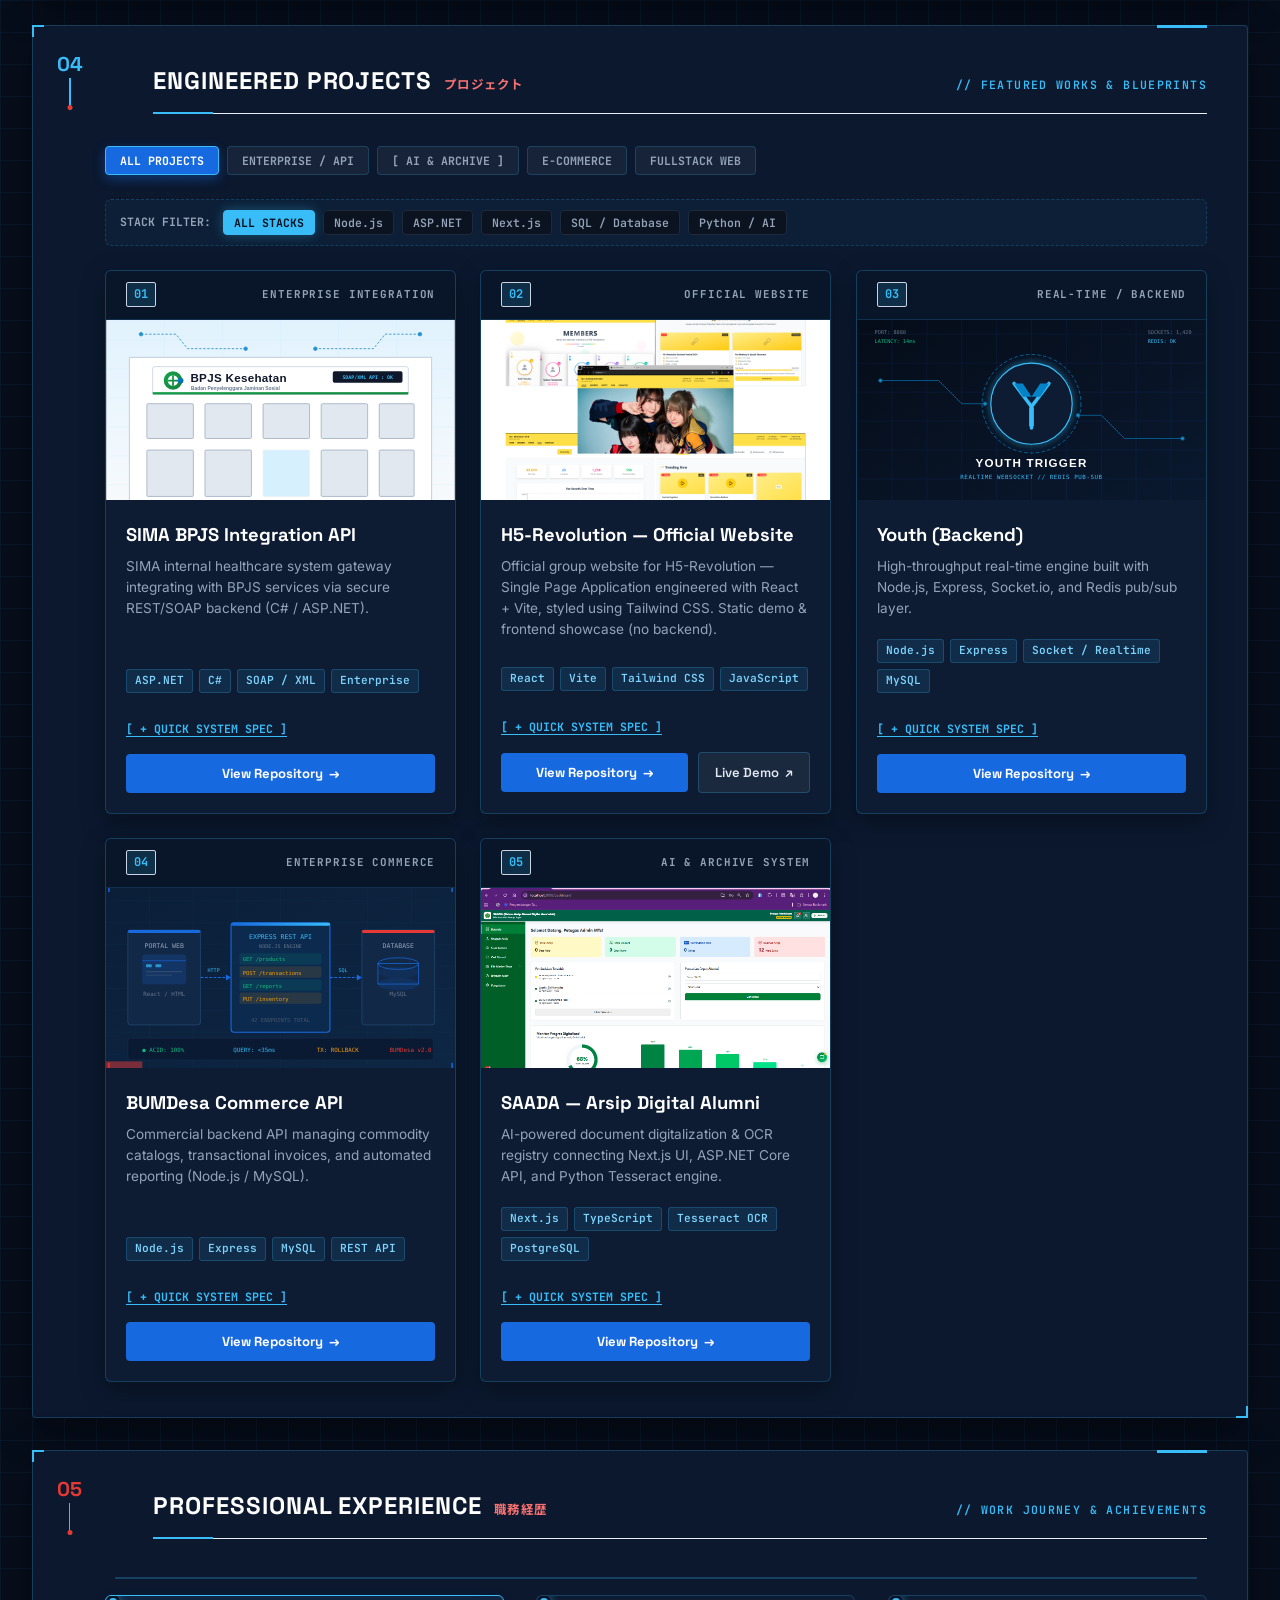
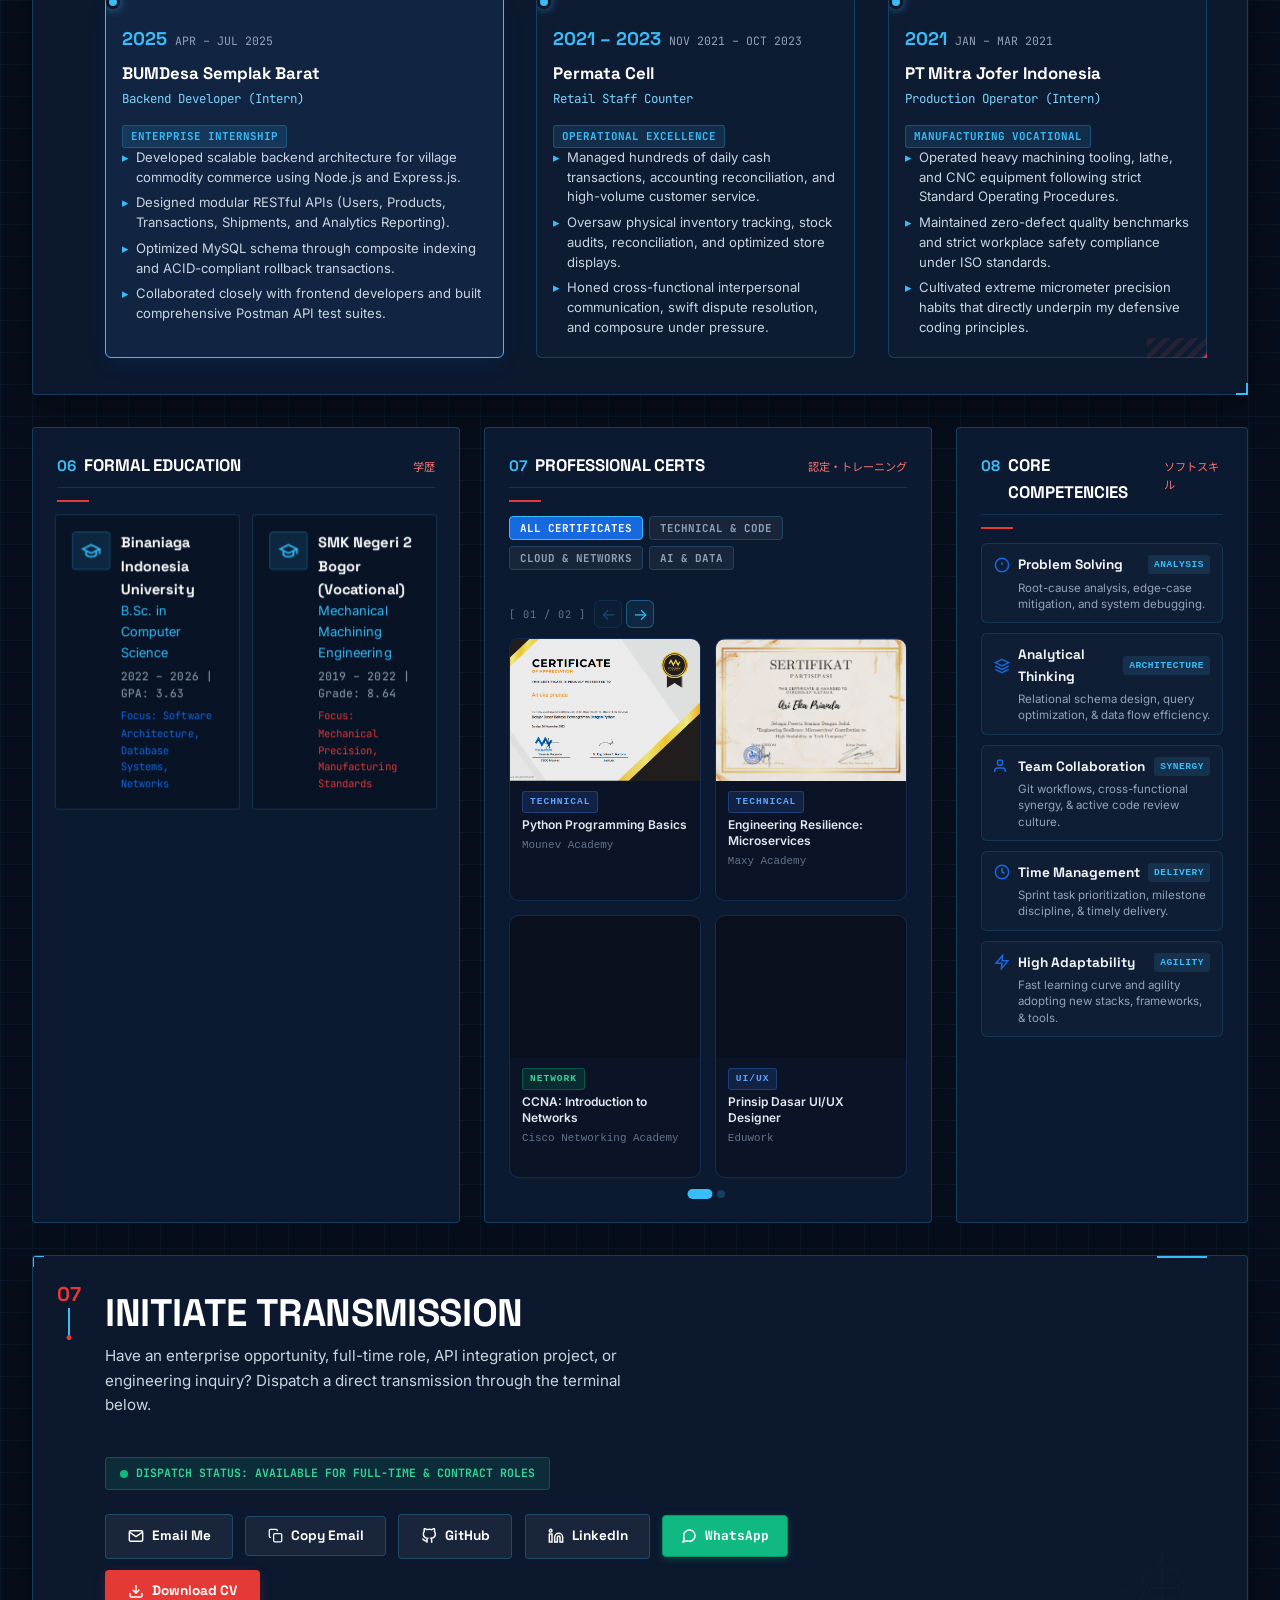
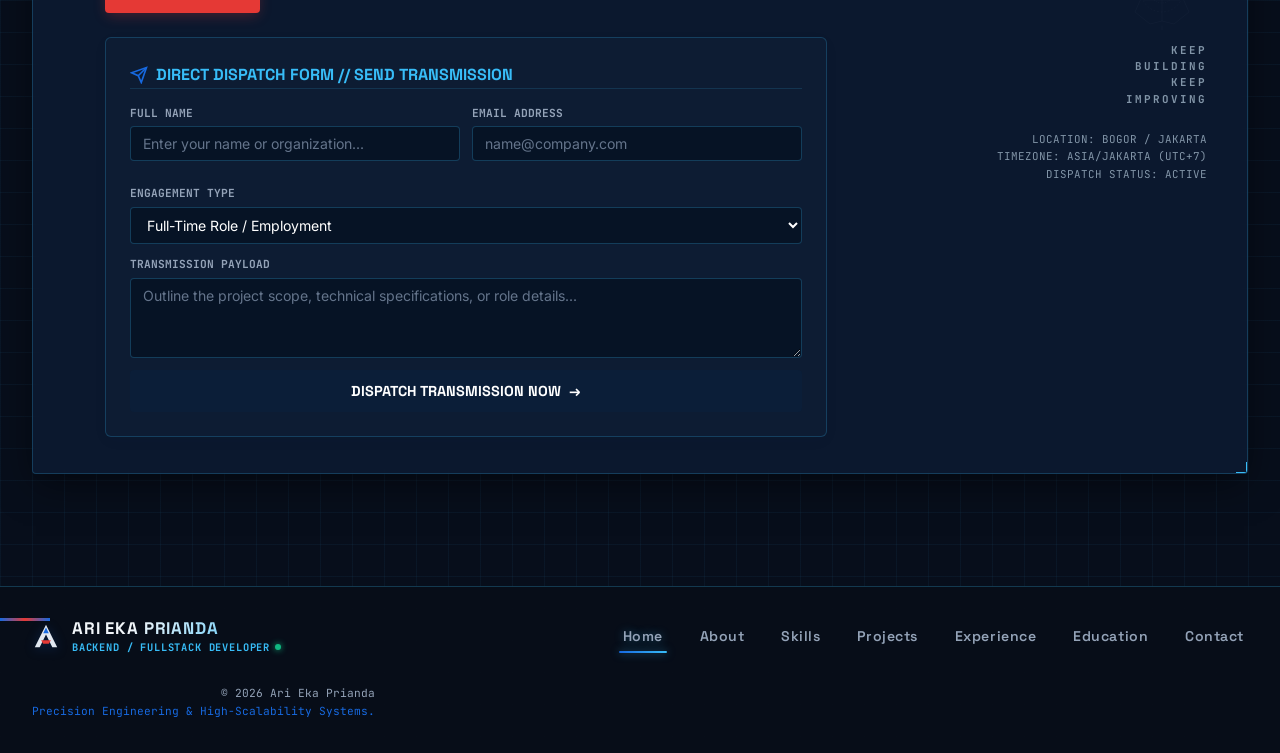
==== commit 43c6cb84: "feat: add 3D perspective cyber grid canvas and { Hello, I'm } greeting header" ====
--- a/index.html
+++ b/index.html
@@ -322,6 +322,8 @@
          01. HERO PANEL (Image 1)
          ==================================================================== -->
     <section id="hero" class="mecha-panel hero-panel has-3d-perspective">
+      <!-- Animated 3D Perspective Grid Canvas -->
+      <canvas id="heroPerspectiveGrid" class="hero-perspective-canvas" aria-hidden="true"></canvas>
       <div class="panel-top-tab"></div>
 
       <!-- Left margin indicator -->
@@ -346,6 +348,13 @@
         </div>
 
         <div class="hero-preheader" data-i18n="hero_preheader">ARSITEKTUR BACKEND // SISTEM PERUSAHAAN</div>
+
+        <!-- { Hello, I'm } greeting in code style -->
+        <div class="hero-hello-greeting" aria-label="Hello, I'm">
+          <span class="greeting-brace">{</span>
+          <span class="greeting-text"> Hello, I'm </span>
+          <span class="greeting-brace">}</span>
+        </div>
 
         <h1 class="hero-name-title" id="heroNameTitle" data-i18n-html="hero_name_html">
           <span class="navy-word">ARI EKA</span>
--- a/css/landing-upgrade.css
+++ b/css/landing-upgrade.css
@@ -361,6 +361,79 @@
 [data-theme="dark"] .hero-preheader {
   color: #7dd3fc;
   letter-spacing: 0.2em;
+}
+
+/* 3D Perspective Grid Canvas */
+.hero-perspective-canvas {
+  position: absolute;
+  top: 0;
+  left: 0;
+  width: 100%;
+  height: 100%;
+  pointer-events: none;
+  z-index: 0;
+  opacity: 0.65;
+  transition: opacity 0.4s ease;
+}
+
+[data-theme="dark"] .hero-perspective-canvas {
+  opacity: 0.88;
+}
+
+/* { Hello, I'm } Greeting Tag (Reference Inspiration) */
+.hero-hello-greeting {
+  display: inline-flex;
+  align-items: center;
+  gap: 6px;
+  font-family: 'JetBrains Mono', 'Fira Code', monospace;
+  font-size: 0.95rem;
+  font-weight: 600;
+  letter-spacing: 0.08em;
+  margin-bottom: 0.85rem;
+  padding: 0.28rem 0.85rem;
+  background: rgba(15, 23, 42, 0.55);
+  border: 1px solid rgba(56, 189, 248, 0.28);
+  border-radius: 999px;
+  backdrop-filter: blur(8px);
+  -webkit-backdrop-filter: blur(8px);
+  width: fit-content;
+  position: relative;
+  z-index: 3;
+  box-shadow: 0 0 16px rgba(56, 189, 248, 0.12);
+  transition: all 0.3s ease;
+}
+
+.hero-hello-greeting:hover {
+  border-color: rgba(56, 189, 248, 0.6);
+  box-shadow: 0 0 22px rgba(56, 189, 248, 0.25);
+  transform: translateY(-1px);
+}
+
+.hero-hello-greeting .greeting-brace {
+  color: #f43f5e;
+  font-weight: 800;
+  font-size: 1.15em;
+  text-shadow: 0 0 10px rgba(244, 63, 94, 0.6);
+}
+
+.hero-hello-greeting .greeting-text {
+  color: #f1f5f9;
+  letter-spacing: 0.06em;
+}
+
+[data-theme="light"] .hero-hello-greeting {
+  background: rgba(241, 245, 249, 0.9);
+  border-color: rgba(23, 105, 224, 0.25);
+  box-shadow: 0 2px 8px rgba(15, 23, 42, 0.05);
+}
+
+[data-theme="light"] .hero-hello-greeting .greeting-brace {
+  color: #e11d48;
+  text-shadow: none;
+}
+
+[data-theme="light"] .hero-hello-greeting .greeting-text {
+  color: #0f172a;
 }
 
 /* HERO NAME TITLE — Breathtaking Typography */
